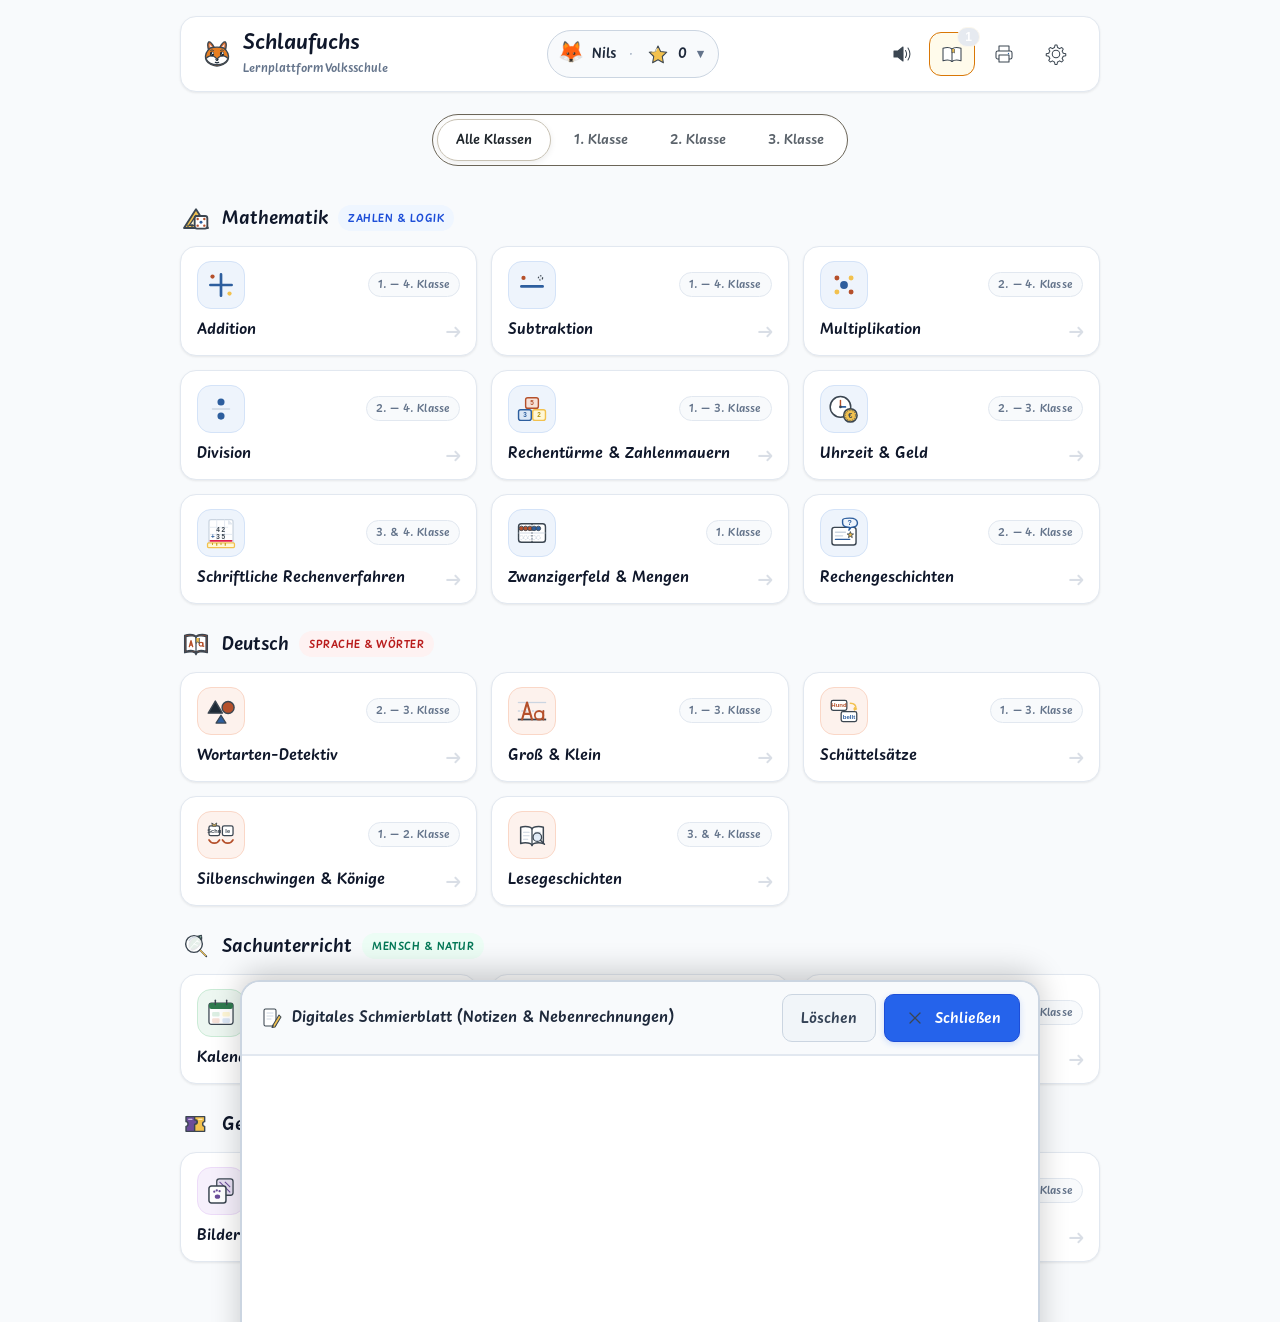
==== index.html @ 0179b472 "fix(ui,print): harmonisiere Arbeitsblaetter-Bereich mit Dashboard und bereinige Druckvorschau" ====
<!DOCTYPE html>
<html lang="de-AT">
<head>
  <meta charset="UTF-8">
  <meta name="viewport" content="width=device-width, initial-scale=1.0">
  <title>Schlaufuchs – Volksschul-Lernplattform</title>
  <link rel="manifest" href="manifest.webmanifest">
  <meta name="theme-color" content="#FBF7EE">
  <meta name="apple-mobile-web-app-capable" content="yes">
  <meta name="apple-mobile-web-app-status-bar-style" content="default">
  <meta name="apple-mobile-web-app-title" content="Schlaufuchs">
  <link rel="stylesheet" href="css/tokens.css?v=2.8">
  <link rel="stylesheet" href="style.css?v=2.9">
</head>
<body>
  <div class="app-container">
    
    <!-- Hauptkopfzeile (Ruhend & Kognitiv entlastet) -->
    <header class="main-header">
      <div class="brand" id="brand-home" title="Zurück zum Hauptmenü">
        <span class="brand-icon"><img src="assets/icons/fuchs.svg" class="brand-icon-svg" alt="Schlaufuchs"></span>
        <div class="brand-text">
          <h1>Schlaufuchs</h1>
          <span class="brand-sub">Lernplattform Volksschule</span>
        </div>
      </div>

      <!-- Kind-Profil & Sterne (Zentral im Blickfeld) -->
      <div class="header-center-identity">
        <button class="header-child-pill" id="header-profile-btn" title="Kind-Profil wechseln">
          <span class="user-avatar" id="header-user-avatar"><img src="assets/icons/fuchs.svg" class="icon-inline-svg" alt=""></span>
          <span class="user-name" id="header-user-name">Nils</span>
          <span class="pill-divider">·</span>
          <span class="star-icon"><img src="assets/icons/stern.svg" class="icon-inline-svg" alt="Sterne:"></span>
          <span id="global-stars-count">0</span>
          <span class="profile-caret">▾</span>
        </button>
      </div>

      <!-- Werkzeuge & Aktionen (Dezent rechts gruppiert) -->
      <div class="header-tools-group">
        <button class="header-tool-btn" id="btn-toggle-sound" title="Ton ein-/ausschalten (Klassenzimmer-Modus)">
          <span id="sound-icon"><img src="assets/icons/ton-an.svg" class="header-icon-svg" alt="Ton"></span>
        </button>
        <button class="header-tool-btn" id="btn-toggle-scratchpad" title="Schmierblatt zum Rechnen öffnen">
          <img src="assets/icons/schmierblatt.svg" class="header-icon-svg" alt="Schmierblatt">
        </button>
        <button class="header-tool-btn" id="btn-open-stickers" title="Mein Sticker-Album & Trophäen">
          <img src="assets/icons/buch.svg" class="header-icon-svg" alt="Sammelbuch">
          <span class="sticker-badge" id="booster-count-badge" style="display: none;">0</span>
        </button>
        <button class="header-tool-btn" id="btn-header-worksheets" title="Arbeitsblätter-Zentrum zum Drucken">
          <img src="assets/icons/drucken.svg" class="header-icon-svg" alt="Arbeitsblätter">
        </button>
        <button class="header-tool-btn" id="btn-admin-settings" title="Admin-Einstellungen für Eltern & Lehrkräfte">
          <img src="assets/icons/einstellungen.svg" class="header-icon-svg" alt="Einstellungen">
        </button>
      </div>
    </header>

    <!-- ANSICHT 1: HAUPTMENÜ / THEMENAUSWAHL -->
    <section id="view-menu" class="view-section active">
      <!-- Klassenfilter -->
      <nav class="grade-segmented-control class-filter-bar" aria-label="Schulstufe auswählen">
        <button class="filter-btn active" data-grade="all">Alle Klassen</button>
        <button class="filter-btn" data-grade="1">1. Klasse</button>
        <button class="filter-btn" data-grade="2">2. Klasse</button>
        <button class="filter-btn" data-grade="3">3. Klasse</button>
        <button class="filter-btn" data-grade="4">4. Klasse</button>
      </nav>

      <div class="subjects-container">
        
        <!-- FACH: MATHEMATIK -->
        <div class="subject-group" data-subject="math">
          <div class="subject-title">
            <img src="assets/icons/fach-mathe.svg" class="subject-icon-svg" alt="">
            <span>Mathematik</span>
            <span class="subject-badge badge-math">Zahlen & Logik</span>
          </div>
          <div class="topics-grid">
            
            <div class="topic-card" data-topic-id="math-addition" data-grade="1,2,3,4">
              <div class="topic-header">
                <div class="topic-icon-badge">
                  <img src="assets/icons/themen/math/addition.svg" class="topic-icon-svg" alt="Addition">
                </div>
                <span class="grade-pill">1. – 4. Klasse</span>
              </div>
              <div class="topic-body">
                <h3>Addition</h3>
              </div>
              <div class="topic-footer">
                <span class="topic-stars" id="stars-math-addition"></span>
              </div>
            </div>

            <div class="topic-card" data-topic-id="math-subtraction" data-grade="1,2,3,4">
              <div class="topic-header">
                <div class="topic-icon-badge">
                  <img src="assets/icons/themen/math/subtraktion.svg" class="topic-icon-svg" alt="Subtraktion">
                </div>
                <span class="grade-pill">1. – 4. Klasse</span>
              </div>
              <div class="topic-body">
                <h3>Subtraktion</h3>
              </div>
              <div class="topic-footer">
                <span class="topic-stars" id="stars-math-subtraction"></span>
              </div>
            </div>

            <div class="topic-card" data-topic-id="math-multiplication" data-grade="2,3,4">
              <div class="topic-header">
                <div class="topic-icon-badge">
                  <img src="assets/icons/themen/math/multiplikation.svg" class="topic-icon-svg" alt="Multiplikation">
                </div>
                <span class="grade-pill">2. – 4. Klasse</span>
              </div>
              <div class="topic-body">
                <h3>Multiplikation</h3>
              </div>
              <div class="topic-footer">
                <span class="topic-stars" id="stars-math-multiplication"></span>
              </div>
            </div>

            <div class="topic-card" data-topic-id="math-division" data-grade="2,3,4">
              <div class="topic-header">
                <div class="topic-icon-badge">
                  <img src="assets/icons/themen/math/division.svg" class="topic-icon-svg" alt="Division">
                </div>
                <span class="grade-pill">2. – 4. Klasse</span>
              </div>
              <div class="topic-body">
                <h3>Division</h3>
              </div>
              <div class="topic-footer">
                <span class="topic-stars" id="stars-math-division"></span>
              </div>
            </div>

            <div class="topic-card" data-topic-id="math-pyramid" data-grade="1,2,3">
              <div class="topic-header">
                <div class="topic-icon-badge">
                  <img src="assets/icons/themen/math/zahlenmauer.svg" class="topic-icon-svg" alt="Zahlenmauern">
                </div>
                <span class="grade-pill">1. – 3. Klasse</span>
              </div>
              <div class="topic-body">
                <h3>Rechentürme & Zahlenmauern</h3>
              </div>
              <div class="topic-footer">
                <span class="topic-stars" id="stars-math-pyramid"></span>
              </div>
            </div>

            <div class="topic-card" data-topic-id="math-time-money" data-grade="2,3">
              <div class="topic-header">
                <div class="topic-icon-badge">
                  <img src="assets/icons/themen/math/uhr-geld.svg" class="topic-icon-svg" alt="Uhrzeit & Geld">
                </div>
                <span class="grade-pill">2. – 3. Klasse</span>
              </div>
              <div class="topic-body">
                <h3>Uhrzeit & Geld</h3>
              </div>
              <div class="topic-footer">
                <span class="topic-stars" id="stars-math-time-money"></span>
              </div>
            </div>

            <div class="topic-card" data-topic-id="math-million" data-grade="4">
              <div class="topic-header">
                <div class="topic-icon-badge">
                  <img src="assets/icons/themen/math/tausender.svg" class="topic-icon-svg" alt="Zahlenraum 1 000 000">
                </div>
                <span class="grade-pill">4. Klasse</span>
              </div>
              <div class="topic-body">
                <h3>Zahlenraum 1 000 000</h3>
              </div>
              <div class="topic-footer">
                <span class="topic-stars" id="stars-math-million"></span>
              </div>
            </div>

            <div class="topic-card" data-topic-id="math-units" data-grade="4">
              <div class="topic-header">
                <div class="topic-icon-badge">
                  <img src="assets/icons/themen/math/masse-gewichte.svg" class="topic-icon-svg" alt="Maße & Gewichte">
                </div>
                <span class="grade-pill">4. Klasse</span>
              </div>
              <div class="topic-body">
                <h3>Maße & Gewichte</h3>
              </div>
              <div class="topic-footer">
                <span class="topic-stars" id="stars-math-units"></span>
              </div>
            </div>

            <div class="topic-card" data-topic-id="math-geometry" data-grade="4">
              <div class="topic-header">
                <div class="topic-icon-badge">
                  <img src="assets/icons/themen/math/geometrie.svg" class="topic-icon-svg" alt="Geometrie">
                </div>
                <span class="grade-pill">4. Klasse</span>
              </div>
              <div class="topic-body">
                <h3>Geometrie: Umfang & Fläche</h3>
              </div>
              <div class="topic-footer">
                <span class="topic-stars" id="stars-math-geometry"></span>
              </div>
            </div>

            <div class="topic-card" data-topic-id="math-written" data-grade="3,4">
              <div class="topic-header">
                <div class="topic-icon-badge">
                  <img src="assets/icons/themen/math/schriftlich.svg" class="topic-icon-svg" alt="Schriftliche Rechenverfahren">
                </div>
                <span class="grade-pill">3. & 4. Klasse</span>
              </div>
              <div class="topic-body">
                <h3>Schriftliche Rechenverfahren</h3>
              </div>
              <div class="topic-footer">
                <span class="topic-stars" id="stars-math-written"></span>
              </div>
            </div>

            <div class="topic-card" data-topic-id="math-twenty" data-grade="1">
              <div class="topic-header">
                <div class="topic-icon-badge">
                  <img src="assets/icons/themen/math/zwanzigerfeld.svg" class="topic-icon-svg" alt="Zwanzigerfeld & Mengen">
                </div>
                <span class="grade-pill">1. Klasse</span>
              </div>
              <div class="topic-body">
                <h3>Zwanzigerfeld & Mengen</h3>
              </div>
              <div class="topic-footer">
                <span class="topic-stars" id="stars-math-twenty"></span>
              </div>
            </div>

            <div class="topic-card" data-topic-id="math-stories" data-grade="2,3,4">
              <div class="topic-header">
                <div class="topic-icon-badge">
                  <img src="assets/icons/themen/math/rechengeschichten.svg" class="topic-icon-svg" alt="Rechengeschichten">
                </div>
                <span class="grade-pill">2. – 4. Klasse</span>
              </div>
              <div class="topic-body">
                <h3>Rechengeschichten</h3>
              </div>
              <div class="topic-footer">
                <span class="topic-stars" id="stars-math-stories"></span>
              </div>
            </div>

          </div>
        </div>

        <!-- FACH: DEUTSCH -->
        <div class="subject-group" data-subject="german">
          <div class="subject-title">
            <img src="assets/icons/fach-deutsch.svg" class="subject-icon-svg" alt="">
            <span>Deutsch</span>
            <span class="subject-badge badge-german">Sprache & Wörter</span>
          </div>
          <div class="topics-grid">
            
            <div class="topic-card" data-topic-id="german-word-types" data-grade="2,3">
              <div class="topic-header">
                <div class="topic-icon-badge">
                  <img src="assets/icons/themen/german/wortarten.svg" class="topic-icon-svg" alt="Wortarten-Detektiv">
                </div>
                <span class="grade-pill">2. – 3. Klasse</span>
              </div>
              <div class="topic-body">
                <h3>Wortarten-Detektiv</h3>
              </div>
              <div class="topic-footer">
                <span class="topic-stars" id="stars-german-word-types"></span>
              </div>
            </div>

            <div class="topic-card" data-topic-id="german-capitalization" data-grade="1,2,3">
              <div class="topic-header">
                <div class="topic-icon-badge">
                  <img src="assets/icons/themen/german/gross-klein.svg" class="topic-icon-svg" alt="Groß & Klein">
                </div>
                <span class="grade-pill">1. – 3. Klasse</span>
              </div>
              <div class="topic-body">
                <h3>Groß & Klein</h3>
              </div>
              <div class="topic-footer">
                <span class="topic-stars" id="stars-german-capitalization"></span>
              </div>
            </div>

            <div class="topic-card" data-topic-id="german-scramble" data-grade="1,2,3">
              <div class="topic-header">
                <div class="topic-icon-badge">
                  <img src="assets/icons/themen/german/schuettelsatz.svg" class="topic-icon-svg" alt="Schüttelsätze">
                </div>
                <span class="grade-pill">1. – 3. Klasse</span>
              </div>
              <div class="topic-body">
                <h3>Schüttelsätze</h3>
              </div>
              <div class="topic-footer">
                <span class="topic-stars" id="stars-german-scramble"></span>
              </div>
            </div>

            <div class="topic-card" data-topic-id="german-tenses" data-grade="4">
              <div class="topic-header">
                <div class="topic-icon-badge">
                  <img src="assets/icons/themen/german/zeitformen.svg" class="topic-icon-svg" alt="Zeitformen der Verben">
                </div>
                <span class="grade-pill">4. Klasse</span>
              </div>
              <div class="topic-body">
                <h3>Zeitformen der Verben</h3>
              </div>
              <div class="topic-footer">
                <span class="topic-stars" id="stars-german-tenses"></span>
              </div>
            </div>

            <div class="topic-card" data-topic-id="german-cases" data-grade="4">
              <div class="topic-header">
                <div class="topic-icon-badge">
                  <img src="assets/icons/themen/german/faelle.svg" class="topic-icon-svg" alt="Die 4 Fälle des Nomens">
                </div>
                <span class="grade-pill">4. Klasse</span>
              </div>
              <div class="topic-body">
                <h3>Die 4 Fälle des Nomens</h3>
              </div>
              <div class="topic-footer">
                <span class="topic-stars" id="stars-german-cases"></span>
              </div>
            </div>

            <div class="topic-card" data-topic-id="german-syllables" data-grade="1,2">
              <div class="topic-header">
                <div class="topic-icon-badge">
                  <img src="assets/icons/themen/german/silben.svg" class="topic-icon-svg" alt="Silbenschwingen & Könige">
                </div>
                <span class="grade-pill">1. – 2. Klasse</span>
              </div>
              <div class="topic-body">
                <h3>Silbenschwingen & Könige</h3>
              </div>
              <div class="topic-footer">
                <span class="topic-stars" id="stars-german-syllables"></span>
              </div>
            </div>

            <div class="topic-card" data-topic-id="german-reading" data-grade="3,4">
              <div class="topic-header">
                <div class="topic-icon-badge">
                  <img src="assets/icons/themen/german/lesen.svg" class="topic-icon-svg" alt="Leseverständnis">
                </div>
                <span class="grade-pill">3. & 4. Klasse</span>
              </div>
              <div class="topic-body">
                <h3>Lesegeschichten</h3>
              </div>
              <div class="topic-footer">
                <span class="topic-stars" id="stars-german-reading"></span>
              </div>
            </div>

          </div>
        </div>

        <!-- FACH: SACHUNTERRICHT -->
        <div class="subject-group" data-subject="general">
          <div class="subject-title">
            <img src="assets/icons/fach-sach.svg" class="subject-icon-svg" alt="">
            <span>Sachunterricht</span>
            <span class="subject-badge badge-general">Mensch & Natur</span>
          </div>
          <div class="topics-grid">
            
            <div class="topic-card" data-topic-id="general-calendar" data-grade="1,2,3">
              <div class="topic-header">
                <div class="topic-icon-badge">
                  <img src="assets/icons/themen/general/kalender.svg" class="topic-icon-svg" alt="Kalender & Jahreszeiten">
                </div>
                <span class="grade-pill">1. – 3. Klasse</span>
              </div>
              <div class="topic-body">
                <h3>Kalender & Jahreszeiten</h3>
              </div>
              <div class="topic-footer">
                <span class="topic-stars" id="stars-general-calendar"></span>
              </div>
            </div>

            <div class="topic-card" data-topic-id="general-animals" data-grade="2,3">
              <div class="topic-header">
                <div class="topic-icon-badge">
                  <img src="assets/icons/themen/general/igel.svg" class="topic-icon-svg" alt="Tiere im Winter">
                </div>
                <span class="grade-pill">2. – 3. Klasse</span>
              </div>
              <div class="topic-body">
                <h3>Tiere im Winter</h3>
              </div>
              <div class="topic-footer">
                <span class="topic-stars" id="stars-general-animals"></span>
              </div>
            </div>

            <div class="topic-card" data-topic-id="general-traffic" data-grade="1,2,3">
              <div class="topic-header">
                <div class="topic-icon-badge">
                  <img src="assets/icons/themen/general/verkehr.svg" class="topic-icon-svg" alt="Sicherer Schulweg & Verkehr">
                </div>
                <span class="grade-pill">1. – 3. Klasse</span>
              </div>
              <div class="topic-body">
                <h3>Sicherer Schulweg & Verkehr</h3>
              </div>
              <div class="topic-footer">
                <span class="topic-stars" id="stars-general-traffic"></span>
              </div>
            </div>

            <div class="topic-card" data-topic-id="general-austria" data-grade="4">
              <div class="topic-header">
                <div class="topic-icon-badge">
                  <img src="assets/icons/themen/general/oesterreich.svg" class="topic-icon-svg" alt="Österreich">
                </div>
                <span class="grade-pill">4. Klasse</span>
              </div>
              <div class="topic-body">
                <h3>Österreich: Bundesländer & Hauptstädte</h3>
              </div>
              <div class="topic-footer">
                <span class="topic-stars" id="stars-general-austria"></span>
              </div>
            </div>

            <div class="topic-card" data-topic-id="general-bike-test" data-grade="4">
              <div class="topic-header">
                <div class="topic-icon-badge">
                  <img src="assets/icons/themen/general/fahrrad.svg" class="topic-icon-svg" alt="Freiwillige Radfahrprüfung">
                </div>
                <span class="grade-pill">4. Klasse</span>
              </div>
              <div class="topic-body">
                <h3>Freiwillige Radfahrprüfung</h3>
              </div>
              <div class="topic-footer">
                <span class="topic-stars" id="stars-general-bike-test"></span>
              </div>
            </div>

          </div>
        </div>

        <!-- FACH: GEHIRNTRAINING -->
        <div class="subject-group" data-subject="brain">
          <div class="subject-title">
            <img src="assets/icons/fach-denken.svg" class="subject-icon-svg" alt="">
            <span>Gehirntraining</span>
            <span class="subject-badge badge-brain">Denken & Gedächtnis</span>
          </div>
          <div class="topics-grid">
            
            <div class="topic-card" data-topic-id="brain-memory" data-grade="1,2,3,4">
              <div class="topic-header">
                <div class="topic-icon-badge">
                  <img src="assets/icons/themen/brain/memory.svg" class="topic-icon-svg" alt="Tier- & Bilder-Memory">
                </div>
                <span class="grade-pill">1. – 4. Klasse</span>
              </div>
              <div class="topic-body">
                <h3>Bilder-Memory</h3>
              </div>
              <div class="topic-footer">
                <span class="topic-stars" id="stars-brain-memory"></span>
              </div>
            </div>

            <div class="topic-card" data-topic-id="brain-sequence" data-grade="1,2,3,4">
              <div class="topic-header">
                <div class="topic-icon-badge">
                  <img src="assets/icons/themen/brain/reihenfolge.svg" class="topic-icon-svg" alt="Zahlen-Ordner">
                </div>
                <span class="grade-pill">1. – 4. Klasse</span>
              </div>
              <div class="topic-body">
                <h3>Zahlen ordnen</h3>
              </div>
              <div class="topic-footer">
                <span class="topic-stars" id="stars-brain-sequence"></span>
              </div>
            </div>

            <div class="topic-card" data-topic-id="brain-pattern" data-grade="1,2,3,4">
              <div class="topic-header">
                <div class="topic-icon-badge">
                  <img src="assets/icons/themen/brain/muster.svg" class="topic-icon-svg" alt="Muster-Meister">
                </div>
                <span class="grade-pill">1. – 4. Klasse</span>
              </div>
              <div class="topic-body">
                <h3>Muster-Meister</h3>
              </div>
              <div class="topic-footer">
                <span class="topic-stars" id="stars-brain-pattern"></span>
              </div>
            </div>

          </div>
        </div>

      </div>
    </section>

    <!-- ANSICHT 3: ARBEITSBLÄTTER-ZENTRUM (FÜR LEHRKRÄFTE & ELTERN) -->
    <section id="view-worksheets" class="view-section">
      <!-- Ruhige Kopfzeile direkt auf dem Seitenhintergrund (keine Karten-in-Karten) -->
      <div class="worksheets-page-intro">
        <div class="ws-intro-text">
          <h2>Arbeitsblätter zum Ausdrucken</h2>
          <p class="ws-intro-sub">
            Vollwertige A4-Übungsblätter nach österreichischem Lehrplan (BMBWF 2025) mit Montessori-Knick-Lösung zur Selbstkontrolle.
            (<span id="worksheets-count">27 Arbeitsblätter</span>)
          </p>
        </div>
        <div class="ws-intro-actions">
          <button type="button" class="btn-batch-print" id="btn-batch-print" title="Alle angezeigten Arbeitsblätter in einem Durchgang drucken">
            <img src="assets/icons/drucken.svg" class="btn-icon-svg" alt="">
            <span id="batch-print-text">Alle 27 Blätter drucken</span>
          </button>
        </div>
      </div>

      <!-- Klassenfilter (Gleiche Filterleiste wie im Hauptmenü) -->
      <nav class="grade-segmented-control class-filter-bar worksheets-grade-filter" aria-label="Schulstufe für Arbeitsblätter auswählen">
        <button class="filter-btn filter-btn-ws active" data-grade="all">Alle Klassen</button>
        <button class="filter-btn filter-btn-ws" data-grade="1">1. Klasse</button>
        <button class="filter-btn filter-btn-ws" data-grade="2">2. Klasse</button>
        <button class="filter-btn filter-btn-ws" data-grade="3">3. Klasse</button>
        <button class="filter-btn filter-btn-ws" data-grade="4">4. Klasse</button>
      </nav>

      <!-- Fächer & Arbeitsblätter Raster (Strukturiert nach den 4 Fächern wie im Hauptmenü) -->
      <div class="subjects-container" id="worksheets-cards-container">
        <!-- Dynamisch gefüllt durch js/worksheets.js -->
      </div>
    </section>

    <!-- VORSCHAU-MODAL FÜR ARBEITSBLÄTTER -->
    <div id="worksheet-preview-modal" class="modal-overlay" style="display: none;">
      <div class="worksheet-preview-dialog">
        <div class="preview-header">
          <div class="preview-title-wrap">
            <img src="assets/icons/drucken.svg" class="icon-inline-svg" alt="">
            <h3 id="preview-sheet-title">Arbeitsblatt-Vorschau</h3>
          </div>
          <button type="button" id="btn-preview-close" class="modal-close-btn" title="Vorschau schließen">
            <img src="assets/icons/schliessen.svg" class="modal-icon-svg" alt="Schließen">
          </button>
        </div>
        <div class="preview-body" id="preview-sheet-content">
          <!-- A4 Vorschau-Inhalt -->
        </div>
        <div class="preview-footer">
          <button type="button" class="btn-hub-secondary" id="btn-preview-dismiss">Schließen</button>
          <button type="button" class="btn-hub-primary" id="btn-preview-print">
            <img src="assets/icons/drucken.svg" class="btn-icon-svg" alt="">
            <span>Dieses Blatt jetzt drucken</span>
          </button>
        </div>
      </div>
    </div>

    <!-- ANSICHT 2: INTERAKTIVE ÜBUNGS-ANSICHT (SINGLE-TASK FOCUS MODE) -->
    <section id="view-exercise" class="view-section">
      <!-- Schlanke 56px Fokus-Leiste (EINE einzige Kontrollleiste oben) -->
      <div class="exercise-focus-topbar">
        <div class="focus-topbar-left">
          <button id="btn-back-menu" class="btn-focus-back" title="Übung beenden und zurück zur Themenübersicht">
            <img src="assets/icons/zurueck.svg" class="focus-icon-svg" alt="">
            <span class="back-text">Beenden</span>
          </button>
          <span id="exercise-title" class="focus-topic-label" style="display: none;">Thema</span>
          <span id="exercise-badge" style="display: none;"></span>
        </div>

        <div class="focus-topbar-center">
          <div id="exercise-steps-container" class="exercise-steps-row"></div>
        </div>

        <div class="focus-topbar-right" id="exercise-dynamic-controls">
          <button type="button" id="btn-read-aloud" class="focus-tool-btn" title="Aufgabe vorlesen lassen">
            <img src="assets/icons/ton-an.svg" class="focus-icon-svg" alt="Vorlesen">
          </button>
          <button type="button" id="btn-exercise-scratchpad" class="focus-tool-btn" title="Schmierblatt öffnen">
            <img src="assets/icons/schmierblatt.svg" class="focus-icon-svg" alt="Schmierblatt">
          </button>
          <button type="button" id="btn-toggle-child-numpad" class="focus-tool-btn" title="Großtasten-Zahlenfeld ein-/ausblenden" style="display: none;">
            <img src="assets/icons/numpad.svg" class="focus-icon-svg" alt="Zahlenfeld">
          </button>

          <button type="button" id="btn-exercise-regenerate" class="focus-tool-btn" title="Neue Aufgaben laden">
            <img src="assets/icons/neuladen.svg" class="focus-icon-svg" alt="Neue Aufgaben">
          </button>
        </div>
      </div>

      <!-- Single-Task Fokus-Bereich (Genau 1 Aufgabe im Zentrum) -->
      <main id="exercise-container" class="exercise-focus-wrapper">
        <!-- Hier wird genau die aktuelle Aufgabe gerendert -->
      </main>

      <!-- Fokus-Navigation (Vorige / Weiter) -->
      <div id="exercise-focus-navigation" class="exercise-focus-nav">
        <button type="button" id="btn-focus-prev" class="btn btn-secondary btn-focus-nav" title="Vorige Aufgabe">
          <span>Vorige</span>
        </button>
        <button type="button" id="btn-focus-next" class="btn btn-secondary btn-focus-nav" title="Nächste Aufgabe">
          <span>Nächste</span>
        </button>
      </div>

      <!-- Großtasten-Zahlenfeld für Kinder (Touch & iPad) -->
      <div id="child-numpad" class="child-numpad" style="display: none;">
        <div class="child-numpad-header">
          <div class="child-numpad-title">
            <img src="assets/icons/numpad.svg" class="icon-inline-svg" alt=""> <span>Zahlenfeld</span>
          </div>
          <button type="button" id="btn-close-numpad" class="child-numpad-close" title="Schließen">
            <img src="assets/icons/schliessen.svg" class="icon-inline-svg" alt="Schließen">
          </button>
        </div>
        <div class="child-numpad-grid">
          <button type="button" class="numpad-btn" data-key="1">1</button>
          <button type="button" class="numpad-btn" data-key="2">2</button>
          <button type="button" class="numpad-btn" data-key="3">3</button>
          <button type="button" class="numpad-btn" data-key="4">4</button>
          <button type="button" class="numpad-btn" data-key="5">5</button>
          <button type="button" class="numpad-btn" data-key="6">6</button>
          <button type="button" class="numpad-btn" data-key="7">7</button>
          <button type="button" class="numpad-btn" data-key="8">8</button>
          <button type="button" class="numpad-btn" data-key="9">9</button>
          <button type="button" class="numpad-btn numpad-btn-clear" data-key="C" title="Löschen">C</button>
          <button type="button" class="numpad-btn" data-key="0">0</button>
          <button type="button" class="numpad-btn numpad-btn-backspace" data-key="backspace" title="Rücktaste">⌫</button>
        </div>
        <div class="child-numpad-footer">
          <button type="button" class="numpad-btn-check" data-key="check">
            <img src="assets/icons/hakerl.svg" class="icon-inline-svg" alt="" style="filter: brightness(0) invert(1);"> <span>Prüfen</span>
          </button>
        </div>
      </div>
    </section>

    <!-- Konfetti Canvas für Belohnung bei 100% -->
    <canvas id="confetti-canvas"></canvas>

    <!-- MODAL: KINDER-PROFILE -->
    <div id="profile-modal" class="modal-overlay">
      <div class="modal-card">
        <div class="modal-header">
          <h3><img src="assets/icons/fuchs.svg" class="icon-inline-svg" alt=""> Kind-Profil auswählen</h3>
          <button id="btn-close-profile-modal" class="modal-close-btn">&times;</button>
        </div>
        <div class="modal-body">
          <p style="margin-bottom: 14px; color: #475569; font-weight: 700;">Wähle dein Profil aus, um deine gesammelten Sterne zu sehen:</p>
          <div id="modal-profiles-grid" class="modal-profiles-grid" style="display: grid; grid-template-columns: repeat(auto-fill, minmax(130px, 1fr)); gap: 12px;"></div>
        </div>
      </div>
    </div>

    <!-- MODAL: ADMIN-EINSTELLUNGEN -->
    <div id="admin-modal" class="modal-overlay">
      <div class="modal-card">
        <div class="modal-header">
          <h3><img src="assets/icons/einstellungen.svg" class="icon-inline-svg" alt=""> Eltern- & Lehrkräfte-Bereich</h3>
          <button id="btn-close-admin" class="modal-close-btn">&times;</button>
        </div>
        <div class="modal-body">
          <!-- Sicherheitsabfrage / Rechen-Gate -->
          <form id="admin-gate-form" class="admin-gate-box" style="text-align: center; padding: 16px 0;">
            <div id="admin-gate-badge" style="display: inline-block; padding: 4px 12px; background: var(--flaeche, #F3EEDF); border: 1.5px solid var(--linie-leise, #C8C2B4); border-radius: 999px; font-weight: 800; font-size: 0.85rem; color: var(--text-sekundaer, #5A626A); margin-bottom: 12px;">Kindersicherung</div>
            <p id="admin-gate-question" style="font-weight: 800; font-size: 1.15rem; color: #1e293b; margin-bottom: 14px;"></p>
            <div style="display: flex; gap: 10px; justify-content: center; align-items: center; flex-wrap: wrap;">
              <input type="text" inputmode="numeric" id="admin-gate-input" class="task-input" placeholder="Ergebnis" style="width: 150px; text-align: center; font-size: 1.25rem;" required autocomplete="off" />
              <button type="submit" id="btn-gate-submit" class="btn btn-primary">Öffnen</button>
            </div>
            <div id="admin-gate-fallback" style="margin-top: 14px; display: none;">
              <button type="button" id="btn-gate-toggle-mode" style="font-size: 0.9rem; font-weight: 700; background: transparent; border: none; text-decoration: underline; cursor: pointer; color: var(--mathe, #2255A4);">PIN vergessen? Rechenaufgabe lösen</button>
            </div>
            <div id="admin-gate-hint" style="margin-top: 12px; font-size: 0.85rem; color: #64748b; display: none;">Tipp: Du kannst in den Einstellungen einen eigenen 4-stelligen Eltern-PIN festlegen.</div>
            <div id="admin-gate-error" style="display: none; color: #dc2626; font-weight: 800; margin-top: 12px;"></div>
          </form>

          <!-- Geschütztes Einstellungs-Panel mit Tab-Navigation -->
          <div id="admin-settings-panel" style="display: none;">
            <div class="admin-tabs-nav">
              <button type="button" class="admin-tab-btn active" data-tab="tab-children">
                <span>Kinder & Klassen</span>
              </button>
              <button type="button" class="admin-tab-btn" data-tab="tab-diagnosis">
                <span>Lernstand & Diagnose</span>
              </button>
              <button type="button" class="admin-tab-btn" data-tab="tab-tools">
                <span>Sicherung & Werkzeuge</span>
              </button>
            </div>

            <!-- TAB 1: KINDER & KLASSEN -->
            <div id="tab-children" class="admin-tab-pane active">
              <div class="admin-pane-desc">
                Passe die freigeschalteten Klassenstufen für jedes Kind an. Änderungen sind sofort aktiv:
              </div>
              <div id="admin-profiles-list" class="admin-profiles-container"></div>
              
              <div class="admin-add-profile-bar">
                <input type="text" id="new-profile-name" class="task-input" placeholder="Name des neuen Kindes (z. B. Mia)" />
                <button id="btn-add-profile" class="btn btn-secondary">
                  <span>Kind hinzufügen</span>
                </button>
              </div>
            </div>

            <!-- TAB 2: LERNSTAND & DIAGNOSE -->
            <div id="tab-diagnosis" class="admin-tab-pane">
              <div class="admin-pane-desc">
                Übersicht über die erarbeiteten Kompetenzen des aktiven Kindes:
              </div>
              <div id="admin-diagnosis-container"></div>
            </div>

            <!-- TAB 3: SICHERUNG & WERKZEUGE -->
            <div id="tab-tools" class="admin-tab-pane">
              <div class="admin-tool-box">
                <h4><img src="assets/icons/drucken.svg" class="icon-inline-svg" alt=""> Druckzentrum & Offline-Lernen</h4>
                <p>Passe die Erstellung der A4-Arbeitsblätter an die Bedürfnisse deines Kindes an:</p>
                <div style="display: flex; flex-direction: column; gap: 12px; margin: 12px 0 16px 0;">
                  <div style="display: flex; flex-direction: column; gap: 4px;">
                    <label for="admin-print-solution-mode" style="font-weight: 700; font-size: 0.95rem;">Lösungs-Format für Arbeitsblätter:</label>
                    <select id="admin-print-solution-mode" class="select-input" style="max-width: 440px;">
                      <option value="knick">Knick-Lösungsstreifen (1 Blatt, Montessori-Selbstkontrolle) – Empfohlen</option>
                      <option value="two-page">Separates Lösungsblatt (2 Blätter für Eltern & Lehrkräfte)</option>
                      <option value="none">Keine Lösungen drucken (nur reines Aufgabenblatt)</option>
                    </select>
                    <small style="color: var(--tinte-leise, #475569);">Beim Knick-Streifen knickt das Kind die rechte Spalte vor dem Lösen nach hinten und kontrolliert danach selbstständig. Spart 50 % Papier!</small>
                  </div>
                  <div style="display: flex; align-items: center; gap: 8px;">
                    <input type="checkbox" id="admin-print-secret-word" style="width: 20px; height: 20px; cursor: pointer;" checked />
                    <label for="admin-print-secret-word" style="font-weight: 700; font-size: 0.95rem; cursor: pointer;">
                      Schlaufuchs-Geheimwort & Rätsel aktivieren (belohnt Offline-Fleiß in der Schatzkiste)
                    </label>
                  </div>
                </div>
                <div style="display: flex; gap: 10px; flex-wrap: wrap;">
                  <button id="btn-admin-print-cert" class="btn btn-secondary">
                    <span><img src="assets/icons/drucken.svg" class="icon-inline-svg" alt=""> Schlaufuchs-Urkunde drucken</span>
                  </button>
                </div>
              </div>

              <div class="admin-tool-box" style="margin-top: 16px;">
                <h4>Datensicherung & Übertragung</h4>
                <p>Sichere den Lernstand aller Kinder oder übertrage Profile auf ein anderes Tablet:</p>
                <div style="display: flex; gap: 10px; flex-wrap: wrap;">
                  <button id="btn-export-backup" class="btn btn-secondary">
                    <span>Daten als JSON sichern</span>
                  </button>
                  <label class="btn btn-secondary" style="cursor: pointer; display: inline-flex; align-items: center; gap: 6px;">
                    <span>Sicherung laden</span>
                    <input type="file" id="input-import-backup" accept=".json" style="display: none;" />
                  </label>
                </div>
              </div>

              <div class="admin-tool-box" style="margin-top: 16px;">
                <h4>Eltern-PIN (Kindersicherung)</h4>
                <p>Lege einen optionalen 4-stelligen Zahlencode fest, um den Einstellungen-Bereich noch sicherer vor Kindern zu sperren:</p>
                <div style="display: flex; gap: 10px; align-items: center; flex-wrap: wrap;">
                  <input type="password" inputmode="numeric" maxlength="4" pattern="[0-9]*" id="input-parent-pin" class="task-input" placeholder="4-stelliger PIN" style="width: 160px; text-align: center; font-size: 1.15rem;" />
                  <button type="button" id="btn-save-parent-pin" class="btn btn-secondary">PIN speichern</button>
                  <button type="button" id="btn-remove-parent-pin" class="btn btn-secondary" style="display: none; background: #fff1f2; color: #e11d48; border-color: #fecdd3;">PIN entfernen</button>
                </div>
                <div id="parent-pin-status" style="margin-top: 8px; font-weight: 700; font-size: 0.95rem; color: #16a34a;"></div>
              </div>

              <div class="admin-tool-box" style="margin-top: 16px;">
                <h4><img src="assets/icons/stern.svg" class="icon-inline-svg" alt=""> Sterne zurücksetzen</h4>
                <p>Setzt alle Sterne des aktuell gewählten Kindes auf 0 zurück:</p>
                <button id="btn-reset-stars" class="btn btn-secondary" style="background: #fff1f2; color: #e11d48; border-color: #fecdd3;">
                  Sterne des aktiven Kindes zurücksetzen
                </button>
              </div>
            </div>

            <div class="admin-panel-footer">
              <button id="btn-close-admin-panel" class="btn btn-primary">
                Fertig & Schließen
              </button>
            </div>
          </div>
        </div>
      </div>
    </div>

    <!-- DIGITALES SCHMIERBLATT / NOTIZ-CANVAS -->
    <div id="scratchpad-panel" class="scratchpad-panel">
      <div class="scratchpad-header">
        <div class="scratchpad-title">
          <span><img src="assets/icons/schmierblatt.svg" class="icon-inline-svg" alt=""></span> <span>Digitales Schmierblatt (Notizen & Nebenrechnungen)</span>
        </div>
        <div class="scratchpad-actions">
          <button id="btn-scratchpad-clear" class="btn btn-secondary btn-sm" title="Schmierblatt leeren">
            <span>Löschen</span>
          </button>
          <button id="btn-scratchpad-close" class="btn btn-primary btn-sm" title="Schmierblatt schließen">
            <img src="assets/icons/schliessen.svg" class="icon-inline-svg" alt=""> <span>Schließen</span>
          </button>
        </div>
      </div>
      <div class="scratchpad-body">
        <canvas id="scratchpad-canvas"></canvas>
      </div>
    </div>

    <!-- MODAL: STICKER-ALBUM & TROPHÄEN -->
    <div id="stickers-modal" class="modal-overlay">
      <div class="modal-card modal-card-lg">
        <div class="modal-header">
          <h3><img src="assets/icons/buch.svg" class="icon-inline-svg" alt=""> Mein Sticker-Album & Trophäen</h3>
          <div style="display: flex; align-items: center; gap: 8px;">
            <button id="btn-print-certificate" class="btn btn-secondary btn-sm" title="Offizielle Schlaufuchs-Urkunde drucken">
              <img src="assets/icons/drucken.svg" class="icon-inline-svg" alt=""> <span>Urkunde drucken</span>
            </button>
            <button id="btn-close-stickers-modal" class="modal-close-btn">&times;</button>
          </div>
        </div>
        <div class="modal-body">
          <div class="stickers-booster-banner">
            <div class="booster-info">
              <h4>Sammelpäckchen</h4>
              <p>Für je 5 gesammelte Sterne erhältst du ein Überraschungs-Päckchen!</p>
            </div>
            <button id="btn-open-booster" class="btn btn-primary btn-booster">
              <span>Päckchen öffnen</span>
            </button>
          </div>

          <!-- SCHLAUFUCHS-SCHATZKISTE (OFFLINE-LERN-BELOHNUNG) -->
          <div class="stickers-treasure-banner">
            <div class="treasure-info">
              <h4>🦊 Schlaufuchs-Schatzkiste (Arbeitsblatt-Geheimwort)</h4>
              <p>Hast du ein Arbeitsblatt offline mit Stift gelöst? Gib hier dein Geheimwort ein!</p>
            </div>
            <form id="treasure-code-form" class="treasure-form" autocomplete="off">
              <input type="text" id="input-treasure-code" class="task-input treasure-input" placeholder="GEHEIMWORT" maxlength="15" autocorrect="off" autocapitalize="characters" spellcheck="false" required />
              <button type="submit" id="btn-submit-treasure-code" class="btn btn-primary btn-treasure">
                <span>Öffnen</span>
              </button>
            </form>
          </div>
          <div id="treasure-feedback-msg" class="treasure-feedback-msg" style="display: none;"></div>

          <div class="stickers-collection-header">
            <div class="stickers-collection-title-wrap">
              <h4 id="stickers-collection-title" class="stickers-collection-title"><img src="assets/icons/buch.svg" class="icon-inline-svg" alt=""> Mein Sammelheft</h4>
              <span id="stickers-collection-stats" class="stickers-collection-stats">1 von 16 eingeklebt</span>
            </div>
            <div class="stickers-progress-bar-bg">
              <div id="stickers-progress-bar-fill" class="stickers-progress-bar-fill" style="width: 6%;"></div>
            </div>
          </div>
          <div id="stickers-album-grid" class="stickers-album-grid"></div>

          <div class="trophies-section-header">
            <h4 class="trophies-title"><img src="assets/icons/stern.svg" class="icon-inline-svg" alt=""> Trophäen-Vitrine</h4>
            <span class="trophies-subtitle">Besondere Auszeichnungen für deine Rechen- und Leseabenteuer</span>
          </div>
          <div id="trophies-grid" class="trophies-grid"></div>
        </div>
      </div>
    </div>

    <!-- OVERLAY: BOOSTER REVEAL CELEBRATION -->
    <div id="booster-reveal-overlay" class="modal-overlay booster-reveal-overlay"></div>
  </div>

  <!-- A4-Druckbereich für Arbeitsblätter & Urkunden -->
  <div id="print-area"></div>

  <!-- Core-Module (Format, Storage, Random, Texte, Topics) -->
  <script src="js/core/format.js"></script>
  <script src="js/core/storage.js"></script>
  <script src="js/core/random.js"></script>
  <script src="js/core/texte.js"></script>
  <script src="js/core/topics.js"></script>

  <!-- Modulare Schlaufuchs-Skripte (100% Offline- & Webserver-fähig) -->
  <script src="js/dialog.js"></script>
  <script src="js/signs.js"></script>
  <script src="js/state.js"></script>
  <script src="js/audio.js"></script>
  <script src="js/dragdrop.js"></script>
  <script src="js/confetti.js"></script>
  <script src="js/print-engine.js"></script>
  <script src="js/print.js"></script>
  <script src="js/worksheets.js"></script>
  <script src="js/scratchpad.js"></script>
  <script src="js/stickers.js"></script>
  <script src="js/validators/index.js"></script>
  <script src="js/generators/math.js"></script>
  <script src="js/generators/german.js"></script>
  <script src="js/generators/general.js"></script>
  <script src="js/generators/brain.js"></script>
  <script src="js/renderers.js?v=2.9"></script>
  <script src="js/admin.js"></script>
  <script src="js/app.js"></script>

  <!-- PWA Offline Service Worker Registration -->
  <script>
    if ('serviceWorker' in navigator && (window.location.protocol === 'http:' || window.location.protocol === 'https:')) {
      window.addEventListener('load', () => {
        navigator.serviceWorker.register('sw.js')
          .then(reg => {
            console.log('Schlaufuchs ServiceWorker registriert:', reg.scope);
          })
          .catch(err => {
            console.warn('ServiceWorker-Registrierung fehlgeschlagen:', err);
          });
      });
    }
  </script>
</body>
</html>
---- css/tokens.css ----
/*
  Schlaufuchs – Design-Tokens (Vorlage)
  Kopieren nach css/tokens.css. Dies ist die EINZIGE Quelle für Farben, Abstände und Rahmen.
  Kontrast geprüft (WCAG 2.2): Textfarben auf --papier mindestens 4,5 : 1.
  Keine Verläufe, keine Schatten, keine Blur-Effekte.
*/

@font-face {
  font-family: "PrimaeText";
  src: url("../fonts/PrimaeText-Regular.otf") format("opentype");
  font-weight: 400;
  font-style: normal;
  font-display: swap;
}
@font-face {
  font-family: "PrimaeText";
  src: url("../fonts/PrimaeText-Bold.otf") format("opentype");
  font-weight: 700;
  font-style: normal;
  font-display: swap;
}
@font-face {
  font-family: "Primae";
  src: url("../fonts/Primae-Regular.otf") format("opentype");
  font-weight: 400;
  font-style: normal;
  font-display: swap;
}
@font-face {
  font-family: "Primae";
  src: url("../fonts/Primae-Bold.otf") format("opentype");
  font-weight: 700;
  font-style: normal;
  font-display: swap;
}

:root {
  /* Fläche und Text */
  --papier:        #FBF7EE;   /* Seitenhintergrund, warmes Papier */
  --flaeche:       #FFFFFF;   /* Arbeitsblatt (Aufgabe) */
  --tinte:         #1E2A36;   /* Haupttext, 13,6 : 1 auf Papier */
  --tinte-leise:   #4A5560;   /* Nebentext, 7,1 : 1 */
  --linie:         #3B4651;   /* Rahmen 2 px */
  --linie-leise:   #6B6558;   /* feine Trennlinie, 5,4 : 1 */

  /* Fächer (Fläche mit weißer Schrift: mindestens 5 : 1) */
  --mathe:         #2D5E9E;   /* Blau */
  --mathe-hell:    #DCE8F6;
  --deutsch:       #B5502B;   /* Ziegel/Orange */
  --deutsch-hell:  #F6E1D8;
  --sach:          #2F7A4F;   /* Grün */
  --sach-hell:     #DCEFE3;
  --denken:        #6B4C9A;   /* Violett (Gehirntraining) */
  --denken-hell:   #E7DFF3;

  /* Rückmeldung: bewusst weder Rot noch Grün */
  --richtig:       #F2C14E;   /* Sonnengelb, dunkler Text darauf: 8,7 : 1 */
  --nochmal:       #E6EAF0;   /* ruhiges Grau-Blau, 12 : 1 */
  --fokus:         #1E2A36;   /* Fokus-Ring */

  /* Abstände (8-px-Raster) */
  --abstand-1: 8px;
  --abstand-2: 12px;
  --abstand-3: 16px;
  --abstand-4: 24px;
  --abstand-5: 32px;
  --abstand-6: 48px;

  /* Bedienelemente */
  --ziel-min: 56px;           /* Mindestgröße Touch-Ziel */
  --ziel-abstand: 12px;       /* Mindestabstand zwischen Zielen */
  --rahmen: 2px solid var(--linie);
  --radius: 8px;              /* klein und einheitlich, keine Pillen */

  /* Schrift */
  --schrift-text: "PrimaeText", "Atkinson Hyperlegible", "Verdana", "Segoe UI", sans-serif;
  --schrift-zahl: "Primae", "PrimaeText", "Verdana", sans-serif;
  --text-basis: 1.25rem;      /* 20 px */
  --text-aufgabe: 2.4rem;     /* Aufgabe im Fokus */
  --text-titel: 1.75rem;
  --zeilenhoehe: 1.5;
}

/* Hinweis: "Atkinson Hyperlegible" nur als Fallback-Name. Es wird NICHT von außen geladen. */

html {
  background: var(--papier);
  color: var(--tinte);
  font-family: var(--schrift-text);
  font-size: 100%;
  line-height: var(--zeilenhoehe);
  touch-action: manipulation;
  -webkit-text-size-adjust: 100%;
}

:focus-visible {
  outline: 3px solid var(--fokus);
  outline-offset: 3px;
}

/* Bewegung nur als kurze Reaktion. Nie Dauerschleifen. */
@media (prefers-reduced-motion: reduce) {
  *, *::before, *::after {
    animation-duration: 0.01ms !important;
    animation-iteration-count: 1 !important;
    transition-duration: 0.01ms !important;
  }
}
---- style.css ----
/* ========================================================
   ÖSTERREICHISCHE SCHULSCHRIFT „PRIMAE“ (100% OFFLINE)
   ======================================================== */
@font-face {
  font-family: 'PrimaeText';
  src: url('fonts/PrimaeText-Regular.otf') format('opentype');
  font-weight: 400;
  font-style: normal;
  font-display: swap;
}

@font-face {
  font-family: 'PrimaeText';
  src: url('fonts/PrimaeText-Semibold.otf') format('opentype');
  font-weight: 600;
  font-style: normal;
  font-display: swap;
}

@font-face {
  font-family: 'PrimaeText';
  src: url('fonts/PrimaeText-Bold.otf') format('opentype');
  font-weight: 700;
  font-style: normal;
  font-display: swap;
}

@font-face {
  font-family: 'PrimaeText';
  src: url('fonts/PrimaeText-Cursive.otf') format('opentype');
  font-weight: 400;
  font-style: italic;
  font-display: swap;
}

@font-face {
  font-family: 'Primae';
  src: url('fonts/Primae-Regular.otf') format('opentype');
  font-weight: 400;
  font-style: normal;
  font-display: swap;
}

@font-face {
  font-family: 'Primae';
  src: url('fonts/Primae-Semibold.otf') format('opentype');
  font-weight: 600;
  font-style: normal;
  font-display: swap;
}

@font-face {
  font-family: 'Primae';
  src: url('fonts/Primae-Bold.otf') format('opentype');
  font-weight: 700;
  font-style: normal;
  font-display: swap;
}

@font-face {
  font-family: 'PrimaeCursive';
  src: url('fonts/Primae-Cursive.otf') format('opentype');
  font-weight: 400;
  font-style: normal;
  font-display: swap;
}

:root {
  --primary-color: #2563eb;
  --primary-hover: #1d4ed8;
  --primary-light: #eff6ff;
  
  --math-color: #1d4ed8;
  --math-light: #eff6ff;
  --math-border: #bfdbfe;

  --german-color: #b91c1c;
  --german-light: #fef2f2;
  --german-border: #fecaca;

  --general-color: #047857;
  --general-light: #ecfdf5;
  --general-border: #a7f3d0;

  --brain-color: #6d28d9;
  --brain-light: #faf5ff;
  --brain-border: #e9d5ff;

  --success-color: #15803d;
  --success-light: #f0fdf4;
  --success-border: #86efac;
  
  --error-color: #dc2626;
  --error-light: #fef2f2;
  --error-border: #fca5a5;

  --star-gold: #d97706;

  --bg-canvas: #f8fafc;
  --card-bg: #ffffff;
  --text-main: #0f172a;
  --text-muted: #64748b;
  --border-radius: 16px;
  --border-radius-sm: 10px;

  --shadow-sm: 0 1px 3px rgba(0, 0, 0, 0.05), 0 1px 2px rgba(0, 0, 0, 0.03);
  --shadow-md: 0 4px 12px rgba(0, 0, 0, 0.05);
  --shadow-lg: 0 10px 24px rgba(0, 0, 0, 0.08);

  --font-family: 'PrimaeText', -apple-system, BlinkMacSystemFont, 'Segoe UI', Roboto, 'Helvetica Neue', Arial, sans-serif;
  --font-display: 'Primae', 'PrimaeText', var(--font-family);
  --font-cursive: 'PrimaeText-Cursive', 'PrimaeCursive', cursive;
}

* {
  box-sizing: border-box;
  margin: 0;
  padding: 0;
  -webkit-tap-highlight-color: transparent;
}

html, body {
  width: 100%;
  min-height: 100vh;
  touch-action: manipulation; /* Verhindert Double-Tap-Zoom auf iPads */
}

body {
  font-family: var(--font-family);
  background: var(--bg-canvas);
  color: var(--text-main);
  padding: 16px 16px 60px;
  position: relative;
  overflow-x: hidden;
  -webkit-font-smoothing: antialiased;
}

.app-container {
  max-width: 920px;
  margin: 0 auto;
  display: flex;
  flex-direction: column;
  gap: 16px;
}

/* ========================================================
   IMMERSIVER FOKUS-MODUS BEIM ÜBEN (KEIN DOPPEL-HEADER!)
   ======================================================== */
body.in-exercise .main-header {
  display: none;
}

body.in-exercise {
  padding-top: 12px;
}

body.in-exercise .app-container {
  gap: 12px;
  max-width: 960px;
}

/* Header & Top Bar (Ruhend & Geordnet) */
.main-header {
  background: var(--card-bg);
  border-radius: var(--border-radius);
  padding: 12px 20px;
  box-shadow: var(--shadow-sm);
  border: 1.5px solid #e2e8f0;
  display: flex;
  align-items: center;
  justify-content: space-between;
  flex-wrap: wrap;
  gap: 12px;
}

.brand {
  display: flex;
  align-items: center;
  gap: 10px;
  cursor: pointer;
  user-select: none;
}

.brand-icon {
  font-size: 2rem;
  line-height: 1;
  /* Zero Ambient Loops: keine Daueranimation */
}

.brand-text h1 {
  font-size: 1.45rem;
  font-weight: 900;
  color: #0f172a;
  line-height: 1.1;
}

.brand-sub {
  font-size: 0.8rem;
  font-weight: 700;
  color: var(--text-muted);
}

/* Zentrierte Kind-Identität (Vereinte Identitäts-Pill) */
.header-center-identity {
  display: flex;
  align-items: center;
  gap: 10px;
}

.header-child-pill,
.header-profile-btn {
  display: inline-flex;
  align-items: center;
  gap: 8px;
  background: #f8fafc;
  border: 1.5px solid #cbd5e1;
  border-radius: 999px;
  padding: 6px 14px 6px 10px;
  font-family: var(--font-family);
  font-size: 0.95rem;
  font-weight: 800;
  color: #1e293b;
  cursor: pointer;
  transition: all 0.2s ease;
  min-height: 48px;
}

.header-child-pill:hover,
.header-profile-btn:hover {
  background: #f1f5f9;
  border-color: #94a3b8;
}

.pill-divider {
  color: #94a3b8;
  font-weight: 400;
  margin: 0 4px;
}

.user-avatar {
  font-size: 1.3rem;
  line-height: 1;
}

.profile-caret {
  font-size: 0.8rem;
  color: #64748b;
  margin-left: 2px;
}

.stars-badge {
  display: flex;
  align-items: center;
  gap: 6px;
  background: #fffbeb;
  color: #92400e;
  border: 1.5px solid #fde68a;
  padding: 6px 14px;
  border-radius: 999px;
  font-weight: 800;
  font-size: 0.95rem;
  box-shadow: var(--shadow-sm);
  min-height: 48px;
}

.star-icon {
  color: var(--star-gold);
  font-size: 1.15rem;
}

/* Werkzeuge & Aktionen (Rechts dezent gruppiert) */
.header-tools-group {
  display: flex;
  align-items: center;
  gap: 6px;
}

.header-tool-btn {
  background: transparent;
  border: 1.5px solid transparent;
  border-radius: 12px;
  padding: 8px 10px;
  font-size: 1.2rem;
  cursor: pointer;
  display: inline-flex;
  align-items: center;
  justify-content: center;
  position: relative;
  transition: all 0.15s ease;
  min-height: 44px;
  min-width: 44px;
  color: #475569;
}

.header-tool-btn:hover {
  background: #f1f5f9;
  border-color: #cbd5e1;
  color: #0f172a;
}

.header-tool-btn.has-packs {
  border-color: #d97706;
  background: #fffbeb;
  /* Statisch hervorgehoben - keine Daueranimation */
}

.header-tool-btn.active {
  background: var(--flaeche, #F3EEDF);
  border-color: var(--mathe, #2255A4);
  color: var(--mathe, #2255A4);
}

/* Views toggling */
.view-section {
  display: none;
  flex-direction: column;
  gap: 20px;
}

.view-section.active {
  display: flex;
}

/* =========================================
   MENÜ / THEMENAUSWAHL
   ========================================= */

.grade-segmented-control,
.class-filter-bar {
  display: inline-flex;
  align-self: center;
  margin: 6px auto 16px auto;
  background: var(--flaeche, #F3EEDF);
  border: 1.5px solid var(--linie-leise, #C8C2B4);
  border-radius: 999px;
  padding: 4px;
  gap: 4px;
  max-width: 100%;
  overflow-x: auto;
  box-shadow: inset 0 1px 2px rgba(0, 0, 0, 0.04);
}

.filter-label {
  display: none;
}

.filter-btn {
  font-family: var(--font-family);
  font-size: 0.92rem;
  font-weight: 800;
  padding: 8px 18px;
  min-height: 42px;
  border-radius: 999px;
  border: 1.5px solid transparent;
  background: transparent;
  color: #5A626A;
  cursor: pointer;
  transition: all 0.15s ease;
  user-select: none;
  white-space: nowrap;
  display: inline-flex;
  align-items: center;
  justify-content: center;
}

.filter-btn:hover {
  color: #1E252B;
  background: rgba(255, 255, 255, 0.6);
}

.filter-btn.active {
  background: #ffffff;
  color: #1E252B;
  border-color: #C8C2B4;
  box-shadow: 0 2px 6px rgba(0, 0, 0, 0.08);
}


/* Fachbereichs-Sektionen */
.subjects-container {
  display: flex;
  flex-direction: column;
  gap: 24px;
}

.subject-group {
  display: flex;
  flex-direction: column;
  gap: 12px;
}

.subject-title {
  display: flex;
  align-items: center;
  gap: 10px;
  font-size: 1.25rem;
  font-weight: 900;
  color: #0f172a;
}

.subject-icon-svg {
  width: 32px;
  height: 32px;
  display: inline-block;
  vertical-align: middle;
}

.subject-badge {
  font-size: 0.75rem;
  font-weight: 800;
  padding: 4px 10px;
  border-radius: 999px;
  text-transform: uppercase;
  letter-spacing: 0.5px;
}

.badge-math { background: var(--math-light); color: var(--math-color); }
.badge-german { background: var(--german-light); color: var(--german-color); }
.badge-general { background: var(--general-light); color: var(--general-color); }
.badge-brain { background: var(--brain-light); color: var(--brain-color); }

.topics-grid {
  display: grid;
  grid-template-columns: repeat(auto-fit, minmax(240px, 1fr));
  gap: 14px;
}

/* Kompakte, warme Kacheln (Schulbuch-Eleganz) */
.topic-card {
  position: relative;
  background: var(--card-bg);
  border-radius: 16px;
  border: 1.5px solid #e2e8f0;
  padding: 14px 16px;
  display: flex;
  flex-direction: column;
  justify-content: space-between;
  gap: 10px;
  box-shadow: var(--shadow-sm);
  cursor: pointer;
  transition: all 0.2s ease;
  user-select: none;
  min-height: 110px;
}

/* Sanfter Startimpuls (Pfeil unten rechts) */
.topic-card::after {
  content: '→';
  position: absolute;
  bottom: 12px;
  right: 14px;
  font-size: 1.15rem;
  font-weight: 800;
  color: #94a3b8;
  opacity: 0.35;
  transition: all 0.2s cubic-bezier(0.34, 1.56, 0.64, 1);
  line-height: 1;
}

.topic-card:hover {
  transform: translateY(-2px);
  box-shadow: var(--shadow-md);
}

.topic-card:hover::after {
  opacity: 1;
  transform: translateX(3px);
  color: #1e293b;
}

.subject-group[data-subject="math"] .topic-card:hover {
  border-color: #2D5E9E;
}
.subject-group[data-subject="math"] .topic-card:hover::after {
  color: #2D5E9E;
}

.subject-group[data-subject="german"] .topic-card:hover {
  border-color: #B5502B;
}
.subject-group[data-subject="german"] .topic-card:hover::after {
  color: #B5502B;
}

.subject-group[data-subject="general"] .topic-card:hover {
  border-color: #2F7A4F;
}
.subject-group[data-subject="general"] .topic-card:hover::after {
  color: #2F7A4F;
}

.subject-group[data-subject="brain"] .topic-card:hover {
  border-color: #6B4C9A;
}
.subject-group[data-subject="brain"] .topic-card:hover::after {
  color: #6B4C9A;
}

.topic-header {
  display: flex;
  align-items: center;
  justify-content: space-between;
  gap: 8px;
}

.topic-icon-badge {
  width: 48px;
  height: 48px;
  border-radius: 14px;
  display: flex;
  align-items: center;
  justify-content: center;
  flex-shrink: 0;
  transition: transform 0.2s cubic-bezier(0.34, 1.56, 0.64, 1);
}

.topic-card:hover .topic-icon-badge {
  transform: scale(1.06);
}

.subject-group[data-subject="math"] .topic-icon-badge {
  background: #EEF4FC;
  border: 1px solid #D4E3F8;
}

.subject-group[data-subject="german"] .topic-icon-badge {
  background: #FDF2ED;
  border: 1px solid #FAD7C7;
}

.subject-group[data-subject="general"] .topic-icon-badge {
  background: #EDF7F1;
  border: 1px solid #CAEBD6;
}

.subject-group[data-subject="brain"] .topic-icon-badge {
  background: #F6F0FC;
  border: 1px solid #EDDCF9;
}

.topic-icon {
  font-size: 1.6rem;
  line-height: 1;
}

.topic-icon-svg {
  width: 34px;
  height: 34px;
  display: block;
}

.topic-icon.topic-icon-colon {
  font-family: var(--font-display);
  font-weight: 900;
  font-size: 2.1rem;
  color: var(--math-color);
  display: inline-flex;
  align-items: center;
  justify-content: center;
  min-width: 1.6rem;
  line-height: 0.8;
}

.grade-pill {
  font-size: 0.74rem;
  font-weight: 700;
  padding: 3px 9px;
  border-radius: 999px;
  background: #F8FAFC;
  border: 1px solid #E2E8F0;
  color: #64748B;
  letter-spacing: 0.2px;
}

.topic-body h3 {
  font-size: 1.05rem;
  font-weight: 800;
  color: #0f172a;
  line-height: 1.3;
}

.topic-footer {
  display: none; /* Ruhiger Kachelboden wenn 0 Sterne */
  align-items: center;
  justify-content: flex-start;
  padding-top: 4px;
}

.topic-footer.has-stars {
  display: flex;
}

.topic-stars {
  color: #D97706;
  display: inline-flex;
  gap: 3px;
  font-size: 1.15rem;
  line-height: 1;
}

/* Auf dem Hauptmenü kein Schmierblatt im Header (nur in der aktiven Übung) */
#btn-toggle-scratchpad {
  display: none;
}

/* =========================================
   ÜBUNGS-ANSICHT (IMMERSIVER FOKUS-MODUS)
   ========================================= */

.exercise-focus-topbar,
.exercise-topbar {
  background: #ffffff;
  border-radius: 16px;
  border: 1.5px solid #e2e8f0;
  box-shadow: var(--shadow-sm);
  padding: 8px 16px;
  display: flex;
  align-items: center;
  justify-content: space-between;
  gap: 12px;
  min-height: 56px;
}

.focus-topbar-left,
.topbar-left {
  display: flex;
  align-items: center;
  gap: 10px;
}

.btn-focus-back {
  display: inline-flex;
  align-items: center;
  gap: 6px;
  background: #f1f5f9;
  border: 1.5px solid #cbd5e1;
  border-radius: 999px;
  padding: 6px 14px;
  font-family: var(--font-family);
  font-size: 0.95rem;
  font-weight: 800;
  color: #334155;
  cursor: pointer;
  min-height: 40px;
  transition: all 0.15s ease;
}

.btn-focus-back:hover {
  background: #e2e8f0;
  color: #0f172a;
}

.back-icon {
  font-size: 0.95rem;
  font-weight: 900;
}

.focus-topbar-center {
  display: flex;
  align-items: center;
  justify-content: center;
  flex: 1;
}

.focus-topbar-right,
.topbar-right {
  display: flex;
  align-items: center;
  gap: 6px;
}

.focus-tool-btn {
  background: #f8fafc;
  border: 1.5px solid #e2e8f0;
  border-radius: 10px;
  padding: 6px 10px;
  font-size: 1.15rem;
  cursor: pointer;
  display: inline-flex;
  align-items: center;
  justify-content: center;
  min-height: 40px;
  min-width: 40px;
  color: #334155;
  transition: all 0.15s ease;
}

.focus-tool-btn:hover {
  background: #f1f5f9;
  border-color: #cbd5e1;
  color: #0f172a;
}

/* Mehr-Optionen Dropdown für Lehrkräfte & Eltern */
.focus-options-menu-wrapper {
  position: relative;
  display: inline-flex;
}

.focus-options-dropdown {
  position: absolute;
  top: calc(100% + 8px);
  right: 0;
  background: #ffffff;
  border: 1.5px solid #cbd5e1;
  border-radius: 14px;
  box-shadow: 0 8px 24px rgba(0, 0, 0, 0.12);
  padding: 6px;
  min-width: 210px;
  display: none;
  flex-direction: column;
  gap: 4px;
  z-index: 1000;
}

.focus-dropdown-btn {
  display: flex;
  align-items: center;
  gap: 10px;
  background: transparent;
  border: none;
  padding: 10px 14px;
  border-radius: 8px;
  font-family: var(--font-family);
  font-size: 0.92rem;
  font-weight: 700;
  color: #1e293b;
  cursor: pointer;
  text-align: left;
  transition: background 0.15s ease;
  width: 100%;
}

.focus-dropdown-btn:hover {
  background: #f1f5f9;
}

.dropdown-icon-svg {
  width: 20px;
  height: 20px;
  flex-shrink: 0;
}

/* =========================================
   STICKER-BADGE & VORLESE-BUTTON
   ========================================= */

.sticker-badge {
  position: absolute;
  top: -6px;
  right: -6px;
  background: var(--nochmal, #dc2626);
  color: #FFFFFF;
  font-size: 0.75rem;
  font-weight: 900;
  border-radius: 999px;
  padding: 2px 7px;
  min-width: 20px;
  text-align: center;
  border: 1px solid var(--papier, #ffffff);
}

.btn-speaker {
  background: var(--flaeche, #F3EEDF);
  border: var(--rahmen, 2px solid #1E252B);
  color: var(--mathe, #2255A4);
  border-radius: var(--radius, 12px);
  width: var(--ziel-min, 56px);
  height: var(--ziel-min, 56px);
  min-width: 48px;
  min-height: 48px;
  display: inline-flex;
  align-items: center;
  justify-content: center;
  font-size: 1.25rem;
  cursor: pointer;
  transition: all 0.15s ease;
  flex-shrink: 0;
  touch-action: manipulation;
}

.btn-speaker:hover {
  background: var(--papier, #FBF7EE);
  border-color: var(--mathe, #2255A4);
}

/* =========================================
   ZWANZIGERFELD (1. KLASSE DIDAKTIK)
   ========================================= */

.twenty-field-box {
  background: #ffffff;
  border: 2px solid #cbd5e1;
  border-radius: 16px;
  padding: 12px;
  margin: 12px 0;
  display: inline-flex;
  flex-direction: column;
  gap: 10px;
  box-shadow: 0 4px 12px rgba(0, 0, 0, 0.05);
}

.twenty-field-row {
  display: flex;
  gap: 6px;
  align-items: center;
}

.twenty-dot-cell {
  padding: 2px;
}

.twenty-dot-cell.five-divider {
  margin-right: 14px;
  position: relative;
}

.twenty-dot-cell.five-divider::after {
  content: '';
  position: absolute;
  right: -8px;
  top: -4px;
  bottom: -4px;
  width: 2px;
  background: #94a3b8;
  opacity: 0.6;
}

.twenty-dot {
  width: 28px;
  height: 28px;
  border-radius: 50%;
  border: 2px solid #cbd5e1;
  background: #f8fafc;
  transition: transform 0.2s ease;
}

.twenty-dot.blue-dot {
  background: #2563eb;
  border-color: #1d4ed8;
  box-shadow: 0 2px 6px rgba(37, 99, 235, 0.4);
}

.twenty-dot.red-dot {
  background: #ef4444;
  border-color: #b91c1c;
  box-shadow: 0 2px 6px rgba(239, 68, 68, 0.4);
}

.twenty-dot.empty-dot {
  background: #ffffff;
  border-color: #cbd5e1;
}

/* =========================================
   MODAL WINDOWS (PROFILE & ADMIN)
   ========================================= */

.modal-overlay {
  display: none;
  position: fixed;
  inset: 0;
  background: rgba(30, 42, 54, 0.7);
  z-index: 10000;
  align-items: center;
  justify-content: center;
  padding: 16px;
}

.modal-overlay.active {
  display: flex;
  animation: fadeIn 0.2s ease-out;
}

.modal-card {
  background: #ffffff;
  border-radius: 20px;
  max-width: 540px;
  width: 100%;
  max-height: 90vh;
  overflow-y: auto;
  box-shadow: 0 20px 45px rgba(0, 0, 0, 0.2);
  border: 1.5px solid #e2e8f0;
}

.modal-card-lg {
  max-width: 760px;
}

.modal-header {
  display: flex;
  align-items: center;
  justify-content: space-between;
  padding: 18px 24px;
  border-bottom: 1px solid #f1f5f9;
}

.modal-header h3 {
  margin: 0;
  font-size: 1.25rem;
  font-weight: 900;
  color: #1e293b;
}

.modal-close-btn {
  background: none;
  border: none;
  font-size: 1.8rem;
  color: #94a3b8;
  cursor: pointer;
  padding: 4px 8px;
  line-height: 1;
  border-radius: 8px;
  transition: all 0.15s ease;
}

.modal-close-btn:hover {
  color: #1e293b;
  background: #f1f5f9;
}

.modal-body {
  padding: 24px;
}

.modal-profiles-grid {
  display: grid;
  grid-template-columns: repeat(auto-fill, minmax(130px, 1fr));
  gap: 12px;
}

.profile-pick-card {
  background: #f8fafc;
  border: 2px solid #e2e8f0;
  border-radius: 16px;
  padding: 16px 12px;
  text-align: center;
  cursor: pointer;
  transition: all 0.2s ease;
  user-select: none;
}

.profile-pick-card:hover {
  border-color: #2563eb;
  background: #ffffff;
  transform: translateY(-2px);
  box-shadow: 0 6px 16px rgba(37, 99, 235, 0.15);
}

.profile-pick-card.active-profile {
  border-color: #2563eb;
  background: #eff6ff;
  box-shadow: 0 0 0 2px rgba(37, 99, 235, 0.2);
}

.admin-grade-label:hover {
  border-color: #2563eb;
  background: #eff6ff;
}

.admin-gate-box {
  background: #f8fafc;
  border: 1.5px solid #e2e8f0;
  border-radius: 16px;
  padding: 20px;
  margin-bottom: 16px;
}

/* ========================================================
   ELTERN- & LEHRER-BEREICH (FLACHE 3-TAB-ARCHITEKTUR)
   ======================================================== */

.admin-tabs-nav {
  display: flex;
  gap: 8px;
  background: #f1f5f9;
  padding: 6px;
  border-radius: 12px;
  margin-bottom: 20px;
}

.admin-tab-btn {
  flex: 1;
  display: inline-flex;
  align-items: center;
  justify-content: center;
  gap: 8px;
  padding: 10px 14px;
  border-radius: 9px;
  border: none;
  background: transparent;
  color: #475569;
  font-family: var(--font-family);
  font-size: 0.92rem;
  font-weight: 800;
  cursor: pointer;
  min-height: 44px;
  transition: all 0.15s ease;
  touch-action: manipulation;
}

.admin-tab-btn:hover {
  color: #1e293b;
  background: rgba(255, 255, 255, 0.5);
}

.admin-tab-btn.active {
  background: #ffffff;
  color: #2563eb;
  box-shadow: 0 2px 6px rgba(0, 0, 0, 0.08);
}

.admin-tab-pane {
  display: none;
}

.admin-tab-pane.active {
  display: block;
  animation: fadeIn 0.2s ease-in;
}

.admin-pane-desc {
  font-size: 0.9rem;
  color: #64748b;
  margin-bottom: 16px;
  font-weight: 600;
}

/* Flache Kinder-Karten (ohne verschachtelte Box-in-Box Rahmen) */
.admin-profiles-container {
  display: flex;
  flex-direction: column;
  gap: 12px;
  margin-bottom: 16px;
}

.admin-profile-card {
  background: #ffffff;
  border: 1.5px solid #e2e8f0;
  border-radius: 14px;
  padding: 14px 16px;
  transition: all 0.2s ease;
}

.admin-profile-card.is-active {
  border-color: #3b82f6;
  box-shadow: 0 0 0 1px #3b82f6, 0 4px 12px rgba(37, 99, 235, 0.08);
}

.admin-profile-header-row {
  display: flex;
  align-items: center;
  justify-content: space-between;
  flex-wrap: wrap;
  gap: 12px;
  margin-bottom: 12px;
}

.admin-profile-identity {
  display: flex;
  align-items: center;
  gap: 12px;
}

.admin-profile-avatar {
  font-size: 2.2rem;
  line-height: 1;
}

.admin-profile-title-wrap {
  display: flex;
  align-items: center;
  gap: 8px;
}

.admin-profile-name {
  font-size: 1.15rem;
  font-weight: 900;
  color: #1e293b;
}

.admin-badge-active {
  background: #22c55e;
  color: #ffffff;
  font-size: 0.72rem;
  font-weight: 800;
  padding: 2px 7px;
  border-radius: 6px;
  letter-spacing: 0.3px;
}

.admin-profile-stars {
  font-size: 0.85rem;
  font-weight: 800;
  color: #d97706;
  margin-top: 2px;
}

.admin-profile-actions {
  display: flex;
  align-items: center;
  gap: 8px;
}

.admin-profile-grades-row {
  display: flex;
  align-items: center;
  justify-content: space-between;
  flex-wrap: wrap;
  gap: 8px;
  padding-top: 10px;
  border-top: 1px solid #f1f5f9;
}

.admin-profile-grades-label {
  font-size: 0.84rem;
  font-weight: 800;
  color: #475569;
}

.admin-profile-grades-chips {
  display: flex;
  gap: 6px;
  flex-wrap: wrap;
}

.admin-grade-chip {
  display: inline-flex;
  align-items: center;
  gap: 5px;
  padding: 6px 12px;
  border-radius: 8px;
  border: 1.5px solid #cbd5e1;
  background: #f8fafc;
  color: #64748b;
  font-family: var(--font-family);
  font-size: 0.85rem;
  font-weight: 800;
  cursor: pointer;
  transition: all 0.15s ease;
  min-height: 38px;
  touch-action: manipulation;
}

.admin-grade-chip:hover {
  border-color: #94a3b8;
  color: #1e293b;
}

.admin-grade-chip.active {
  border-color: #2563eb;
  background: #eff6ff;
  color: #1d4ed8;
}

.admin-add-profile-bar {
  display: flex;
  gap: 10px;
  padding: 12px;
  background: #f8fafc;
  border: 1.5px dashed #cbd5e1;
  border-radius: 12px;
  align-items: center;
}

.admin-add-profile-bar input {
  flex: 1;
  font-size: 0.95rem;
  min-height: 44px;
}

/* Diagnostik Dashboard */
.admin-diag-kpi-bar {
  display: flex;
  gap: 12px;
  margin-bottom: 16px;
  flex-wrap: wrap;
}

.admin-diag-kpi {
  flex: 1;
  min-width: 110px;
  border-radius: 12px;
  padding: 10px 14px;
  text-align: center;
}

.admin-diag-kpi.secure {
  background: #ecfdf5;
  border: 1.5px solid #a7f3d0;
}

.admin-diag-kpi.secure .admin-diag-kpi-val {
  color: #059669;
}

.admin-diag-kpi.progress {
  background: #fefce8;
  border: 1.5px solid #fde047;
}

.admin-diag-kpi.progress .admin-diag-kpi-val {
  color: #ca8a04;
}

.admin-diag-kpi.open {
  background: #f8fafc;
  border: 1.5px solid #cbd5e1;
}

.admin-diag-kpi.open .admin-diag-kpi-val {
  color: #64748b;
}

.admin-diag-kpi-val {
  font-size: 1.6rem;
  font-weight: 900;
  line-height: 1;
  margin-bottom: 4px;
}

.admin-diag-kpi-lbl {
  font-size: 0.78rem;
  font-weight: 800;
  color: #475569;
}

.admin-diag-subjects-container {
  display: flex;
  flex-direction: column;
  gap: 14px;
  margin-bottom: 12px;
}

.admin-diag-subject-group {
  background: var(--schnee, #ffffff);
  border: 1.5px solid var(--linie-leise, #e2e8f0);
  border-radius: var(--radius-md, 14px);
  overflow: hidden;
  flex-shrink: 0;
  transition: border-color 0.15s ease;
}

.admin-diag-subject-group[open] {
  border-color: var(--linie, #cbd5e1);
}

.admin-diag-subject-title {
  display: flex;
  align-items: center;
  justify-content: space-between;
  font-size: 0.95rem;
  font-weight: 900;
  padding: 12px 16px;
  background: var(--pergament, #f8f6f0);
  border-bottom: 1.5px solid var(--linie-leise, #e2e8f0);
  cursor: pointer;
  user-select: none;
  list-style: none;
}

.admin-diag-subject-title::-webkit-details-marker {
  display: none;
}

.admin-diag-subject-title::after {
  content: '▾';
  font-size: 1rem;
  line-height: 1;
  color: var(--leise, #64748b);
  transition: transform 0.2s ease;
}

.admin-diag-subject-group:not([open]) .admin-diag-subject-title {
  border-bottom: none;
}

.admin-diag-subject-group:not([open]) .admin-diag-subject-title::after {
  transform: rotate(-90deg);
}

.admin-diag-subject-rows {
  display: flex;
  flex-direction: column;
}

.admin-diag-row {
  display: flex;
  justify-content: space-between;
  align-items: center;
  padding: 10px 16px;
  border-bottom: 1px solid var(--linie-leise, #f1f5f9);
  min-height: 44px;
}

.admin-diag-row:last-child {
  border-bottom: none;
}

.admin-diag-topic-name {
  font-size: 0.9rem;
  font-weight: 700;
  color: var(--tinte, #1e293b);
}

.admin-diag-pill {
  font-size: 0.75rem;
  font-weight: 800;
  padding: 4px 10px;
  border-radius: 6px;
  display: inline-block;
  white-space: nowrap;
}

.admin-diag-pill.secure {
  background: #dcfce7;
  color: #15803d;
}

.admin-diag-pill.progress {
  background: #fef9c3;
  color: #854d0e;
}

.admin-diag-pill.open {
  background: var(--linie-leise, #f1f5f9);
  color: var(--leise, #64748b);
}

/* Tools Box */
.admin-tool-box {
  background: #ffffff;
  border: 1.5px solid #e2e8f0;
  border-radius: 14px;
  padding: 16px;
}

.admin-tool-box h4 {
  font-size: 1.05rem;
  font-weight: 900;
  color: #1e293b;
  margin-bottom: 4px;
}

.admin-tool-box p {
  font-size: 0.88rem;
  color: #64748b;
  margin-bottom: 12px;
}

.admin-panel-footer {
  margin-top: 24px;
  text-align: right;
  border-top: 1px solid #e2e8f0;
  padding-top: 16px;
}

/* =========================================
   DIGITALES SCHMIERBLATT (NOTIZ-CANVAS)
   ========================================= */

.scratchpad-panel {
  position: fixed;
  bottom: -520px;
  left: 50%;
  transform: translateX(-50%);
  width: 95%;
  max-width: 800px;
  height: 440px;
  background: #ffffff;
  border-radius: 20px 20px 0 0;
  box-shadow: 0 -8px 30px rgba(0, 0, 0, 0.2);
  border: 2px solid #cbd5e1;
  border-bottom: none;
  z-index: 9999;
  display: flex;
  flex-direction: column;
  transition: bottom 0.35s cubic-bezier(0.16, 1, 0.3, 1);
}

.scratchpad-panel.active {
  bottom: 0;
}

.scratchpad-header {
  display: flex;
  align-items: center;
  justify-content: space-between;
  padding: 12px 18px;
  background: #f8fafc;
  border-bottom: 2px solid #e2e8f0;
  border-radius: 18px 18px 0 0;
}

.scratchpad-title {
  font-weight: 800;
  font-size: 1.05rem;
  color: #1e293b;
  display: flex;
  align-items: center;
  gap: 8px;
}

.scratchpad-actions {
  display: flex;
  gap: 8px;
}

.scratchpad-body {
  flex: 1;
  background: #fff;
  position: relative;
  touch-action: none;
}

#scratchpad-canvas {
  width: 100%;
  height: 100%;
  display: block;
  cursor: crosshair;
}

/* =========================================
   STICKER-ALBUM & BOOSTER-BANNER
   ========================================= */

.stickers-booster-banner {
  background: #eff6ff;
  border: 2px solid #bfdbfe;
  border-radius: 16px;
  padding: 16px 20px;
  display: flex;
  align-items: center;
  justify-content: space-between;
  gap: 16px;
  margin-bottom: 16px;
}

.booster-info h4 {
  font-size: 1.15rem;
  font-weight: 900;
  color: #1e3a8a;
  margin-bottom: 4px;
}

.booster-info p {
  font-size: 0.9rem;
  color: #475569;
  font-weight: 700;
}

.btn-booster {
  background: #eab308;
  border: 1.5px solid #ca8a04;
  color: #1e293b;
  font-weight: 900;
}

.stickers-treasure-banner {
  background: var(--flaeche, #F3EEDF);
  border: var(--rahmen, 2px solid #1E252B);
  border-radius: var(--radius, 8px);
  padding: var(--abstand-3, 16px);
  display: flex;
  align-items: center;
  justify-content: space-between;
  gap: var(--abstand-3, 16px);
  margin-bottom: var(--abstand-3, 16px);
  flex-wrap: wrap;
}

.treasure-info h4 {
  font-family: var(--schrift-text, inherit);
  font-size: 1.15rem;
  font-weight: 700;
  color: var(--tinte, #1E252B);
  margin-bottom: var(--abstand-1, 4px);
}

.treasure-info p {
  font-family: var(--schrift-text, inherit);
  font-size: 0.9rem;
  color: var(--tinte-leise, #4E5860);
  margin: 0;
}

.treasure-form {
  display: flex;
  align-items: center;
  gap: var(--abstand-2, 8px);
}

.treasure-input {
  font-family: var(--schrift-titel, inherit);
  font-weight: 700;
  letter-spacing: 2px;
  text-transform: uppercase;
  width: 160px;
  text-align: center;
  min-height: var(--ziel-min, 56px);
  font-size: 1.1rem;
}

.btn-treasure {
  min-height: var(--ziel-min, 56px);
  padding: 0 20px;
}

.treasure-feedback-msg {
  padding: var(--abstand-2, 8px) var(--abstand-3, 16px);
  border-radius: var(--radius, 8px);
  font-family: var(--schrift-text, inherit);
  font-weight: 700;
  font-size: 0.95rem;
  margin-bottom: var(--abstand-3, 16px);
}

.treasure-feedback-msg.success {
  background: var(--flaeche, #F3EEDF);
  border: var(--rahmen, 2px solid #1E252B);
  color: var(--tinte, #1E252B);
}

.treasure-feedback-msg.error {
  background: var(--flaeche, #F3EEDF);
  border: 2px solid var(--tinte-leise, #4E5860);
  color: var(--tinte, #1E252B);
}

.stickers-album-grid {
  display: grid;
  grid-template-columns: repeat(auto-fill, minmax(130px, 1fr));
  gap: 12px;
}

/* =========================================
   VERKEHRSZEICHEN NACH ÖSTERR. StVO
   ========================================= */

.stvo-sign {
  display: inline-block;
  vertical-align: middle;
  filter: drop-shadow(0 4px 10px rgba(0, 0, 0, 0.15));
  transition: transform 0.2s ease;
}

.stvo-sign:hover {
  transform: scale(1.04);
}

.task-sign-display {
  padding: 8px;
  background: #f8fafc;
  border-radius: 16px;
  border: 1px solid #e2e8f0;
  width: fit-content;
  margin: 0 auto 12px auto;
  display: flex;
  justify-content: center;
}

@keyframes fadeIn {
  from { opacity: 0; }
  to { opacity: 1; }
}



/* Buttons Allgemein */
.btn {
  font-family: var(--font-family);
  font-size: 1rem;
  font-weight: 800;
  padding: 10px 18px;
  min-height: 48px;
  border-radius: var(--border-radius-sm);
  border: none;
  cursor: pointer;
  display: inline-flex;
  align-items: center;
  justify-content: center;
  gap: 8px;
  transition: all 0.2s ease;
  user-select: none;
}

.btn:active {
  transform: scale(0.97);
}

.btn-primary {
  background: #2563eb;
  color: white;
  border: 1.5px solid #1d4ed8;
  box-shadow: 0 2px 6px rgba(37, 99, 235, 0.2);
}

.btn-primary:hover {
  background: #1d4ed8;
}

.btn-success {
  background: #15803d;
  color: white;
  border: 1.5px solid #166534;
  box-shadow: 0 2px 6px rgba(21, 128, 61, 0.2);
}

.btn-success:hover {
  background: #166534;
}

.btn-secondary {
  background: #f1f5f9;
  color: #334155;
  border: 1.5px solid #cbd5e1;
}

.btn-secondary:hover {
  background: #e2e8f0;
  color: #0f172a;
}

.btn-check {
  font-family: var(--schrift-text, inherit);
  font-size: 1.15rem;
  font-weight: 700;
  padding: 10px 24px;
  border-radius: var(--radius, 12px);
  background: var(--mathe, #2255A4);
  color: #FFFFFF;
  border: var(--rahmen, 2px solid #1E252B);
  min-height: var(--ziel-min, 56px);
  min-width: 130px;
  display: inline-flex;
  align-items: center;
  justify-content: center;
  gap: 8px;
  cursor: pointer;
  touch-action: manipulation;
  transition: all 0.15s ease;
}

.btn-check:hover {
  background: var(--tinte, #1E252B);
  border-color: var(--tinte, #1E252B);
}

.btn-check:active {
  transform: scale(0.98);
}

/* Select Dropdown */
.select-input {
  font-family: var(--font-family);
  font-size: 0.95rem;
  font-weight: 700;
  padding: 10px 14px;
  min-height: 48px;
  border-radius: var(--border-radius-sm);
  border: 1.5px solid #cbd5e1;
  background-color: #f8fafc;
  color: #1e293b;
  cursor: pointer;
  outline: none;
}

/* Ruhige Schrittanzeige (Dots) für Single-Task Modus */
.exercise-progress-bar-container {
  display: flex;
  align-items: center;
  justify-content: center;
  padding: 0;
}

.exercise-steps-row {
  display: flex;
  align-items: center;
  justify-content: center;
  gap: 8px;
  flex-wrap: wrap;
}

.exercise-step-dot {
  width: 32px;
  height: 32px;
  border-radius: 50%;
  border: 2px solid #cbd5e1;
  background: #ffffff;
  color: #64748b;
  font-size: 0.85rem;
  font-weight: 800;
  display: flex;
  align-items: center;
  justify-content: center;
  cursor: pointer;
  transition: all 0.15s ease;
  user-select: none;
  min-height: 32px;
  min-width: 32px;
}

.exercise-step-dot:hover {
  border-color: #94a3b8;
  background: #f8fafc;
}

.exercise-step-dot.active {
  border-color: #2563eb;
  background: #eff6ff;
  color: #1d4ed8;
  box-shadow: 0 0 0 3px rgba(37, 99, 235, 0.2);
  transform: scale(1.08);
}

.exercise-step-dot.completed {
  border-color: #16a34a;
  background: #f0fdf4;
  color: #15803d;
}

.exercise-step-dot.incorrect {
  border-color: #dc2626;
  background: #fef2f2;
  color: #b91c1c;
}

/* Single-Task Focus Workspace */
.exercise-focus-wrapper {
  max-width: 780px;
  margin: 12px auto;
  width: 100%;
  display: flex;
  flex-direction: column;
  gap: 20px;
}

.exercise-focus-wrapper .task-card {
  background: #ffffff;
  border: 1.5px solid #e2e8f0;
  border-radius: 20px;
  padding: 36px 32px;
  box-shadow: 0 4px 16px rgba(0, 0, 0, 0.04);
}

.exercise-focus-wrapper .task-equation {
  font-size: 2.4rem;
  font-weight: 800;
  color: #1e293b;
  justify-content: center;
  gap: 18px;
  margin: 16px 0;
}

.exercise-focus-wrapper .task-op {
  font-size: 2.6rem;
  font-weight: 900;
  color: var(--primary-color);
}

.exercise-focus-wrapper .task-input {
  font-size: 2.2rem;
  font-weight: 800;
  width: 124px;
  height: 64px;
  border-radius: 14px;
  border: 2px solid #cbd5e1;
  background: #f8fafc;
}

.exercise-focus-nav {
  display: flex;
  align-items: center;
  justify-content: space-between;
  gap: 12px;
  max-width: 780px;
  margin: 0 auto;
  width: 100%;
}

.btn-focus-nav {
  min-width: 110px;
}

.btn-focus-action {
  min-width: 150px;
  font-size: 1.05rem;
}

/* Ruhige Abschluss-Zusammenfassung */
.exercise-summary-card {
  background: #ffffff;
  border: 2px solid #86efac;
  border-radius: var(--border-radius);
  padding: 36px 24px;
  text-align: center;
  display: flex;
  flex-direction: column;
  align-items: center;
  gap: 16px;
  box-shadow: var(--shadow-md);
  animation: popIn 0.3s ease-out;
}

.summary-icon {
  font-size: 4rem;
  line-height: 1;
}

.summary-title {
  font-size: 1.7rem;
  font-weight: 900;
  color: #14532d;
}

.summary-stars {
  font-size: 2.2rem;
  color: #f59e0b;
  letter-spacing: 4px;
}

.summary-msg {
  font-size: 1.1rem;
  color: #334155;
  font-weight: 700;
  max-width: 480px;
  line-height: 1.5;
}

.summary-actions {
  display: flex;
  gap: 12px;
  flex-wrap: wrap;
  justify-content: center;
  margin-top: 12px;
}

/* =========================================
   AUFGABEN-CONTAINER & KARTEN
   ========================================= */

.exercise-content {
  display: flex;
  flex-direction: column;
  gap: 16px;
}

.task-card {
  background: var(--papier, #FBF7EE);
  border: var(--rahmen, 2px solid #1E252B);
  border-radius: var(--radius, 12px);
  padding: 20px 24px;
  display: flex;
  flex-direction: column;
  gap: 16px;
  transition: all 0.15s ease;
}

.task-card:hover {
  border-color: var(--tinte, #1E252B);
}

.task-card.correct {
  background-color: var(--erfolg-hell, #F0FDF4);
  border-color: var(--erfolg, #2E7D32);
}

.task-card.incorrect {
  background-color: var(--nochmal-hell, #FDE8E8);
  border-color: var(--nochmal, #C83232);
}

/* =========================================
   STANDARDISIERTE 3-ZONEN AUFGABENKARTE
   ========================================= */

.task-card-content {
  display: flex;
  flex-direction: column;
  width: 100%;
  gap: 16px;
}

.task-top-row {
  display: flex;
  align-items: flex-start;
  gap: 12px;
  width: 100%;
}

.task-index {
  font-family: var(--schrift-text, inherit);
  font-size: 1.15rem;
  font-weight: 800;
  color: var(--tinte-leise, #64748B);
  min-width: 28px;
  flex-shrink: 0;
  padding-top: 2px;
}

.task-question-title {
  font-family: var(--schrift-titel, inherit);
  font-size: 1.25rem;
  font-weight: 700;
  color: var(--tinte, #1E252B);
  line-height: 1.4;
  flex: 1;
}

.task-stage {
  display: flex;
  flex-direction: column;
  align-items: center;
  justify-content: center;
  width: 100%;
  min-height: 80px;
  padding: 8px 0;
}

.task-bottom-bar {
  display: flex;
  align-items: center;
  justify-content: space-between;
  width: 100%;
  border-top: 2px solid var(--linie-leise, #C8C2B4);
  padding-top: 14px;
  margin-top: 6px;
  gap: 12px;
}

.task-tools-group {
  display: flex;
  align-items: center;
  gap: 8px;
  flex-shrink: 0;
}

.task-submit-group {
  display: flex;
  align-items: center;
  gap: 12px;
  margin-left: auto;
}

.task-row {
  display: flex;
  align-items: center;
  justify-content: space-between;
  gap: 16px;
  flex-wrap: wrap;
}

/* Rechnungszeile für Grundrechnungen */
.task-equation {
  font-family: var(--font-display, inherit);
  display: flex;
  align-items: center;
  justify-content: center;
  gap: 14px;
  font-size: 2.1rem;
  font-weight: 800;
  color: var(--tinte, #1E252B);
  width: 100%;
}

.task-op {
  color: var(--mathe, #2255A4);
  font-weight: 900;
  font-size: 2.2rem;
}

.task-equals {
  color: var(--tinte-leise, #64748B);
  font-weight: 800;
}

/* Touch-optimierte Zahleneingabe für iPad */
.task-input {
  font-family: var(--schrift-text, inherit);
  font-size: 1.8rem;
  font-weight: 800;
  width: 110px;
  height: var(--ziel-min, 56px);
  text-align: center;
  border: var(--rahmen, 2px solid #1E252B);
  border-radius: var(--radius, 12px);
  background-color: var(--papier, #FBF7EE);
  color: var(--tinte, #1E252B);
  outline: none;
  transition: all 0.15s ease;
  -moz-appearance: textfield;
}

.task-input::-webkit-outer-spin-button,
.task-input::-webkit-inner-spin-button {
  -webkit-appearance: none;
  margin: 0;
}

.task-input:focus {
  border-color: var(--mathe, #2255A4);
  background-color: #FFFFFF;
}

.task-card.correct .task-input {
  border-color: var(--erfolg, #2E7D32);
  background-color: #FFFFFF;
  color: var(--erfolg, #2E7D32);
}

.task-card.incorrect .task-input {
  border-color: var(--nochmal, #C83232);
  background-color: #FFFFFF;
  color: var(--nochmal, #C83232);
}

/* Feedback & Aktionen */
.task-actions {
  display: flex;
  align-items: center;
  gap: 14px;
  justify-content: flex-end;
}

.task-feedback {
  display: flex;
  align-items: center;
  gap: 6px;
  font-size: 1rem;
  font-weight: 800;
  min-width: 120px;
}

.task-feedback.correct {
  color: #047857;
  animation: popIn 0.3s cubic-bezier(0.175, 0.885, 0.32, 1.275);
}

.task-feedback.incorrect {
  color: #b91c1c;
  animation: shake 0.3s ease-in-out;
}

@keyframes popIn {
  0% { transform: scale(0.6); opacity: 0; }
  100% { transform: scale(1); opacity: 1; }
}

@keyframes shake {
  0%, 100% { transform: translateX(0); }
  25% { transform: translateX(-5px); }
  75% { transform: translateX(5px); }
}

/* =========================================
   SPEZIELLE MODULE: RECHENTÜRME / ZAHLENMAUERN
   ========================================= */

.task-pyramid-card {
  display: flex;
  flex-direction: column;
  align-items: center;
  width: 100%;
}

.task-pyramid-header {
  display: flex;
  align-items: flex-start;
  gap: 12px;
  width: 100%;
  margin-bottom: 16px;
}

.task-pyramid-title-wrap {
  display: flex;
  flex-direction: column;
  gap: 2px;
}

.task-pyramid-title {
  font-size: 1.15rem;
  font-weight: 900;
  color: #1e293b;
}

.task-pyramid-desc {
  font-size: 0.9rem;
  color: #64748b;
  font-weight: 600;
}

.pyramid-container {
  display: flex;
  flex-direction: column;
  align-items: center;
  gap: 8px;
  padding: 14px 20px;
  background: #f8fafc;
  border: 2px dashed #cbd5e1;
  border-radius: 18px;
  margin-bottom: 16px;
}

.pyramid-row {
  display: flex;
  justify-content: center;
  gap: 8px;
}

.pyramid-brick {
  width: 84px;
  height: 58px;
  background: #ffffff;
  border: 2px solid #cbd5e1;
  border-radius: 12px;
  display: flex;
  align-items: center;
  justify-content: center;
  font-size: 1.45rem;
  font-weight: 900;
  color: #1e293b;
  box-shadow: 0 3px 6px rgba(0, 0, 0, 0.05);
  position: relative;
  transition: all 0.2s ease;
  user-select: none;
}

.pyramid-brick.given {
  background: #f1f5f9;
  border-color: #94a3b8;
  color: #0f172a;
}

.pyramid-brick-input {
  background: #ffffff;
  border-color: #3b82f6;
  border-style: solid;
  cursor: text;
}

.pyramid-brick-input:hover {
  border-color: #2563eb;
  transform: translateY(-2px);
  box-shadow: 0 6px 14px rgba(37, 99, 235, 0.15);
}

.pyramid-brick-input:focus-within {
  border-color: #2563eb;
  background: #ffffff;
  box-shadow: 0 0 0 4px rgba(37, 99, 235, 0.22);
  transform: translateY(-2px);
}

.pyramid-brick.brick-correct,
.pyramid-brick-input.brick-correct {
  border-color: #22c55e;
  background: #f0fdf4;
  color: #15803d;
  box-shadow: 0 0 0 3px rgba(34, 197, 94, 0.2);
}

.pyramid-brick.brick-incorrect,
.pyramid-brick-input.brick-incorrect {
  border-color: #ef4444;
  background: #fef2f2;
  color: #b91c1c;
  box-shadow: 0 0 0 3px rgba(239, 68, 68, 0.2);
  animation: shake 0.35s ease;
}

.pyramid-brick.brick-empty-warning,
.pyramid-brick-input.brick-empty-warning {
  border-color: #f59e0b;
  background: #fffbeb;
  box-shadow: 0 0 0 3px rgba(245, 158, 11, 0.25);
  animation: shake 0.35s ease;
}

.pyramid-input {
  width: 100%;
  height: 100%;
  border: none;
  background: transparent;
  text-align: center;
  font-family: inherit;
  font-size: 1.45rem;
  font-weight: 900;
  color: #1e293b;
  outline: none;
  padding: 0;
  -webkit-appearance: none;
  -moz-appearance: textfield;
  appearance: textfield;
}

.pyramid-input::-webkit-outer-spin-button,
.pyramid-input::-webkit-inner-spin-button {
  -webkit-appearance: none;
  margin: 0;
}

.pyramid-input::placeholder {
  color: #94a3b8;
  font-weight: 700;
}

.pyramid-actions {
  display: flex;
  align-items: center;
  justify-content: center;
  gap: 12px;
  width: 100%;
}

/* =========================================
   SPEZIELLE MODULE: DEUTSCH WORTARTEN
   ========================================= */

.word-types-instruction {
  font-size: 1.05rem;
  font-weight: 700;
  color: #475569;
}

.words-row {
  display: flex;
  flex-wrap: wrap;
  gap: 12px;
  align-items: center;
  padding: 8px 0;
}

.word-cards-grid {
  display: grid;
  grid-template-columns: repeat(auto-fit, minmax(210px, 1fr));
  gap: 12px;
  margin-top: 14px;
}

.word-card-item {
  display: flex;
  flex-direction: column;
  gap: 8px;
  align-items: center;
  background: #ffffff;
  border: 2px solid #e2e8f0;
  border-radius: var(--border-radius-sm);
  padding: 12px 14px;
  transition: all 0.2s ease;
  box-shadow: 0 2px 4px rgba(0, 0, 0, 0.04);
}

.word-card-item.type-nomen {
  border-color: #3b82f6;
  background: #eff6ff;
}

.word-card-item.type-verb {
  border-color: #ef4444;
  background: #fef2f2;
}

.word-card-item.type-adjektiv {
  border-color: #22c55e;
  background: #f0fdf4;
}

.word-text {
  font-size: 1.3rem;
  font-weight: 900;
  color: #1e293b;
}

.word-type-tags {
  display: flex;
  gap: 6px;
  flex-wrap: wrap;
  justify-content: center;
}

.word-tag-btn {
  font-family: var(--font-family);
  font-size: 0.88rem;
  font-weight: 800;
  padding: 8px 12px;
  min-height: 44px; /* iPad Touch Standard */
  border-radius: 10px;
  border: 2px solid #cbd5e1;
  cursor: pointer;
  user-select: none;
  background: #f8fafc;
  color: #475569;
  transition: all 0.15s ease;
}

.word-tag-btn:hover {
  background: #e2e8f0;
  border-color: #94a3b8;
}

.word-tag-btn[data-type="nomen"].selected {
  background: #2563eb;
  color: white;
  border-color: #1d4ed8;
  box-shadow: 0 0 0 3px rgba(37, 99, 235, 0.3);
}

.word-tag-btn[data-type="verb"].selected {
  background: #dc2626;
  color: white;
  border-color: #b91c1c;
  box-shadow: 0 0 0 3px rgba(220, 38, 38, 0.3);
}

.word-tag-btn[data-type="adjektiv"].selected {
  background: #16a34a;
  color: white;
  border-color: #15803d;
  box-shadow: 0 0 0 3px rgba(22, 163, 74, 0.3);
}

.word-token {
  display: inline-block;
  padding: 4px 10px;
  margin: 2px 4px;
  border-radius: 8px;
  border: 2px solid #cbd5e1;
  background: #f8fafc;
  font-weight: 800;
  font-size: 1.15rem;
  color: #1e293b;
  transition: all 0.2s ease;
}

.word-token.selected-nomen {
  background: #dbeafe;
  border-color: #2563eb;
  color: #1e40af;
}

.word-token.selected-verb {
  background: #fee2e2;
  border-color: #dc2626;
  color: #991b1b;
}

.word-token.selected-adjektiv {
  background: #dcfce7;
  border-color: #16a34a;
  color: #166534;
}

/* =========================================
   SPEZIELLE MODULE: SCHÜTTELSÄTZE
   ========================================= */

.scramble-box {
  display: flex;
  flex-direction: column;
  gap: 14px;
  width: 100%;
}

.scramble-pool, .scramble-target {
  display: flex;
  flex-wrap: wrap;
  gap: 10px;
  min-height: 60px;
  padding: 10px;
  border-radius: var(--border-radius-sm);
  align-items: center;
}

.hint-text {
  padding-left: 6px;
  color: var(--tinte-leise, #64748B);
}

.scramble-pool {
  background: #f1f5f9;
  border: 2px dashed #cbd5e1;
}

.scramble-target {
  background: #eff6ff;
  border: 2px solid #93c5fd;
}

.scramble-token {
  font-family: var(--font-family);
  font-size: 1.15rem;
  font-weight: 800;
  padding: 8px 16px;
  min-height: 44px;
  border-radius: 10px;
  background: white;
  color: #1e293b;
  border: 2px solid #cbd5e1;
  box-shadow: 0 2px 4px rgba(0, 0, 0, 0.05);
  cursor: pointer;
  user-select: none;
  display: inline-flex;
  align-items: center;
  transition: all 0.15s ease;
}

.scramble-token:hover {
  transform: translateY(-2px);
  border-color: var(--primary-color);
}

.scramble-token:active {
  transform: translateY(0);
}

/* =========================================
   SPEZIELLE MODULE: MULTIPLE CHOICE (SACHUNTERRICHT / UHRZEIT)
   ========================================= */

.options-grid {
  display: grid;
  grid-template-columns: repeat(auto-fit, minmax(180px, 1fr));
  gap: 10px;
  width: 100%;
}

.choice-btn,
.option-btn {
  font-family: var(--font-family);
  font-size: 1.05rem;
  font-weight: 700;
  padding: 12px 18px;
  min-height: 52px; /* iPad Touch Mindesthöhe */
  border-radius: var(--border-radius-sm);
  border: 2px solid #cbd5e1;
  background: #ffffff;
  color: #1e293b;
  cursor: pointer;
  display: flex;
  align-items: center;
  justify-content: flex-start;
  text-align: left;
  line-height: 1.4;
  transition: all 0.2s cubic-bezier(0.4, 0, 0.2, 1);
  user-select: none;
  box-shadow: 0 2px 4px rgba(0, 0, 0, 0.03);
  position: relative;
}

.choice-btn:hover,
.option-btn:hover {
  background: #f8fafc;
  border-color: #94a3b8;
  transform: translateY(-1px);
}

.choice-btn.selected-option,
.choice-btn.selected,
.option-btn.selected-option,
.option-btn.selected,
.choice-btn.selected-option:hover,
.choice-btn.selected:hover,
.option-btn.selected-option:hover,
.option-btn.selected:hover {
  background: #eff6ff;
  border-color: #2563eb;
  color: #1d4ed8;
  font-weight: 800;
  box-shadow: 0 0 0 3px rgba(37, 99, 235, 0.25), 0 4px 12px rgba(37, 99, 235, 0.15);
  transform: translateY(-1px);
}

.choice-btn.selected-option::before,
.choice-btn.selected::before,
.option-btn.selected-option::before,
.option-btn.selected::before {
  content: '✓';
  display: inline-flex;
  align-items: center;
  justify-content: center;
  width: 22px;
  height: 22px;
  background: #2563eb;
  color: white;
  border-radius: 50%;
  font-size: 0.85rem;
  font-weight: 900;
  margin-right: 10px;
  flex-shrink: 0;
}

.task-graphic {
  display: flex;
  justify-content: center;
  align-items: center;
  margin-bottom: 8px;
}

.traffic-sign-icon {
  font-size: 3.5rem;
}

.footer-actions {
  display: flex;
  justify-content: center;
  gap: 14px;
  margin-top: 10px;
}

/* =========================================
   SPEZIELLE MODULE: GEHIRNTRAINING & DRAG & DROP
   ========================================= */

/* Drag & Drop Allgemeine Stile */
.draggable-token {
  cursor: grab;
  touch-action: none; /* Wichtig für flüssiges Touch-Dragging auf iPad */
  transition: transform 0.15s ease, box-shadow 0.15s ease;
}

.draggable-token:active, .draggable-token.is-dragging {
  cursor: grabbing;
  opacity: 0.85;
  transform: scale(1.06);
  box-shadow: 0 10px 20px rgba(0, 0, 0, 0.2);
  z-index: 1000;
}

.draggable-token.is-dragging {
  pointer-events: none !important; /* Verhindert, dass das gezogene Element elementFromPoint blockiert */
}

.target-token.drag-hover {
  transform: scale(1.08);
  border-color: var(--primary-color);
  background-color: #dbeafe;
  box-shadow: 0 0 0 3px rgba(79, 70, 229, 0.35);
}

.drop-zone {
  transition: all 0.2s ease;
}

.drop-zone.drag-active {
  border-color: var(--primary-color);
  background-color: var(--primary-light);
}

.drop-zone.drag-hover {
  transform: scale(1.02);
  box-shadow: 0 0 0 4px rgba(79, 70, 229, 0.25);
  border-color: #3b82f6;
}

/* 1. Wortarten Kisten (Drag & Drop) */
.word-buckets-container {
  display: grid;
  grid-template-columns: repeat(auto-fit, minmax(200px, 1fr));
  gap: 14px;
  margin-top: 12px;
}

.word-bucket {
  border-radius: var(--border-radius-sm);
  padding: 12px;
  min-height: 120px;
  display: flex;
  flex-direction: column;
  gap: 8px;
  border: 2px dashed #cbd5e1;
  background: #f8fafc;
  transition: all 0.2s ease;
}

.bucket-header {
  font-size: 0.95rem;
  font-weight: 900;
  display: flex;
  align-items: center;
  gap: 6px;
}

.word-bucket.bucket-nomen {
  border-color: #93c5fd;
  background: #eff6ff;
}
.word-bucket.bucket-nomen .bucket-header { color: #1d4ed8; }

.word-bucket.bucket-verb {
  border-color: #fca5a5;
  background: #fef2f2;
}
.word-bucket.bucket-verb .bucket-header { color: #b91c1c; }

.word-bucket.bucket-adjektiv {
  border-color: #86efac;
  background: #f0fdf4;
}
.word-bucket.bucket-adjektiv .bucket-header { color: #15803d; }

.bucket-items {
  display: flex;
  flex-wrap: wrap;
  gap: 6px;
  min-height: 48px;
  align-items: center;
}

/* 2. Zahlen-Ordner (Drag & Drop Sequence) */
.sequence-container {
  display: flex;
  flex-direction: column;
  gap: 16px;
  align-items: center;
}

.sequence-slots-row {
  display: flex;
  flex-wrap: wrap;
  gap: 10px;
  justify-content: center;
  padding: 10px 0;
}

.sequence-slot {
  width: 68px;
  height: 68px;
  border: 2px dashed #94a3b8;
  border-radius: 14px;
  background: #f1f5f9;
  display: flex;
  align-items: center;
  justify-content: center;
  position: relative;
  transition: all 0.2s ease;
}

.sequence-slot-number {
  position: absolute;
  top: 4px;
  left: 6px;
  font-size: 0.75rem;
  font-weight: 800;
  color: #94a3b8;
}

.sequence-pool {
  display: flex;
  flex-wrap: wrap;
  gap: 12px;
  justify-content: center;
  padding: 14px;
  background: #f8fafc;
  border-radius: var(--border-radius-sm);
  border: 2px solid #e2e8f0;
  min-height: 72px;
  width: 100%;
}

.number-card {
  width: 58px;
  height: 58px;
  background: white;
  border: 2px solid #cbd5e1;
  border-radius: 12px;
  display: flex;
  align-items: center;
  justify-content: center;
  font-size: 1.45rem;
  font-weight: 900;
  color: #1e293b;
  box-shadow: 0 4px 8px rgba(0, 0, 0, 0.06);
  user-select: none;
  cursor: grab;
  touch-action: none;
}

.number-card:hover {
  border-color: var(--primary-color);
}

/* 3. Memory Spiel */
.memory-controls-bar {
  display: flex;
  justify-content: space-between;
  align-items: center;
  flex-wrap: wrap;
  gap: 12px;
  padding-bottom: 12px;
  border-bottom: 1px dashed #e2e8f0;
}

.memory-stats {
  font-size: 1.05rem;
  font-weight: 800;
  color: #475569;
}

.memory-grid {
  display: grid;
  grid-template-columns: repeat(4, 1fr);
  gap: 14px;
  width: 100%;
  max-width: 580px;
  margin: 0 auto;
}

.memory-card {
  position: relative;
  aspect-ratio: 1 / 1;
  min-height: 85px;
  cursor: pointer;
  user-select: none;
  touch-action: manipulation;
  perspective: 1000px;
  border-radius: 16px;
  transition: transform 0.2s ease;
}

.memory-card:hover {
  transform: scale(1.03);
}

.memory-card-inner {
  position: relative;
  width: 100%;
  height: 100%;
  text-align: center;
  transition: transform 0.45s cubic-bezier(0.4, 0, 0.2, 1);
  transform-style: preserve-3d;
  border-radius: 16px;
  box-shadow: 0 4px 10px rgba(0, 0, 0, 0.08);
}

.memory-card.flipped .memory-card-inner,
.memory-card.matched .memory-card-inner {
  transform: rotateY(180deg);
}

.memory-card-front, .memory-card-back {
  position: absolute;
  top: 0;
  left: 0;
  width: 100%;
  height: 100%;
  box-sizing: border-box;
  -webkit-backface-visibility: hidden;
  backface-visibility: hidden;
  border-radius: 16px;
  display: flex;
  flex-direction: column;
  align-items: center;
  justify-content: center;
  padding: 8px;
}

.memory-card-back {
  background: var(--denken, #6B4C9A);
  color: white;
  border: 2px solid var(--linie, #3B4651);
  font-size: 2.2rem;
}

.memory-card-front {
  background: white;
  color: #1e293b;
  border: 3px solid #cbd5e1;
  transform: rotateY(180deg);
  font-size: 1.45rem;
  font-weight: 900;
  box-shadow: 0 4px 10px rgba(0, 0, 0, 0.08);
}

.memory-card.matched .memory-card-front {
  background: #d1fae5;
  border-color: #10b981;
  color: #065f46;
  box-shadow: 0 0 0 3px rgba(16, 185, 129, 0.35);
  animation: matchPop 0.4s ease;
}

@keyframes matchPop {
  0% { transform: rotateY(180deg) scale(0.9); }
  50% { transform: rotateY(180deg) scale(1.08); }
  100% { transform: rotateY(180deg) scale(1); }
}

@media (max-width: 500px) {
  .memory-grid {
    grid-template-columns: repeat(3, 1fr);
    gap: 10px;
  }
}

/* 4. Klasse: Stellenwerttafel */
.place-value-table {
  width: 100%;
  max-width: 460px;
  margin: 10px auto;
  border-collapse: collapse;
  border-radius: 12px;
  overflow: hidden;
  box-shadow: var(--shadow-sm);
  background: white;
}

.place-value-table th, .place-value-table td {
  border: 1px solid #cbd5e1;
  padding: 8px 4px;
  text-align: center;
  font-size: 1.15rem;
  font-weight: 800;
}

.place-value-table th {
  background: #f1f5f9;
  color: #334155;
  font-size: 0.95rem;
}

.place-value-table th.col-m { background: #fef08a; color: #854d0e; }
.place-value-table th.col-ht { background: #fed7aa; color: #9a3412; }
.place-value-table th.col-zt { background: #fbcfe8; color: #9d174d; }
.place-value-table th.col-t { background: #e9d5ff; color: #6b21a8; }
.place-value-table th.col-h { background: #bae6fd; color: #075985; }
.place-value-table th.col-z { background: #bbf7d0; color: #166534; }
.place-value-table th.col-e { background: #fef3c7; color: #92400e; }

/* 4. Klasse: Geometrie-Diagramm */
.geometry-box-container {
  display: flex;
  justify-content: center;
  align-items: center;
  margin: 12px 0;
}

.geometry-rect {
  display: flex;
  flex-direction: column;
  justify-content: center;
  align-items: center;
  border: 3px solid #2563eb;
  background: #eff6ff;
  border-radius: 8px;
  font-weight: 800;
  color: #1e40af;
  position: relative;
  padding: 14px 20px;
}

.rect-side-a {
  position: absolute;
  top: -22px;
  font-size: 0.95rem;
  font-weight: 800;
}

.rect-side-b {
  position: absolute;
  right: -38px;
  font-size: 0.95rem;
  font-weight: 800;
}

/* 4. Gehirntraining: Muster-Meister */
.pattern-container {
  display: flex;
  flex-direction: column;
  align-items: center;
  gap: 16px;
  margin: 10px 0;
}

.pattern-row {
  display: flex;
  align-items: center;
  justify-content: center;
  flex-wrap: wrap;
  gap: 10px;
  padding: 12px;
  background: #f8fafc;
  border-radius: var(--border-radius-sm);
  border: 2px solid #e2e8f0;
  width: 100%;
}

.pattern-card {
  width: 62px;
  height: 62px;
  background: white;
  border: 2px solid #cbd5e1;
  border-radius: 14px;
  display: flex;
  align-items: center;
  justify-content: center;
  font-size: 1.8rem;
  box-shadow: 0 3px 6px rgba(0, 0, 0, 0.05);
  user-select: none;
}

.pattern-slot {
  width: 66px;
  height: 66px;
  border: 3px dashed var(--primary-color);
  background: #eef2ff;
  border-radius: 14px;
  display: flex;
  align-items: center;
  justify-content: center;
  font-size: 1.8rem;
  cursor: pointer;
  transition: all 0.2s ease;
}

.pattern-slot.filled {
  border-style: solid;
  background: #ffffff;
}

.pattern-options-container {
  display: flex;
  flex-direction: column;
  align-items: center;
  gap: 8px;
  width: 100%;
}

.pattern-options-row {
  display: flex;
  justify-content: center;
  flex-wrap: wrap;
  gap: 12px;
}

.pattern-option-btn {
  width: 64px;
  height: 64px;
  background: white;
  border: 2px solid #94a3b8;
  border-radius: 14px;
  display: flex;
  align-items: center;
  justify-content: center;
  font-size: 1.85rem;
  cursor: grab;
  touch-action: none;
  box-shadow: 0 4px 8px rgba(0, 0, 0, 0.07);
  transition: all 0.15s ease;
  user-select: none;
}

.pattern-option-btn:hover {
  transform: translateY(-2px);
  border-color: var(--primary-color);
}

.pattern-option-btn.selected {
  border-color: var(--primary-color);
  background: #e0e7ff;
  box-shadow: 0 0 0 3px rgba(79, 70, 229, 0.25);
}

/* Konfetti Canvas */
#confetti-canvas {
  position: fixed;
  top: 0;
  left: 0;
  width: 100%;
  height: 100%;
  pointer-events: none;
  z-index: 9999;
}

/* =========================================
   RESPONSIVES DESIGN / IPAD OPTIMIERUNG
   ========================================= */

/* Tablets / iPad Portrait & Landscape */
@media (max-width: 920px) {
  body {
    padding: 14px 12px 60px;
  }

  .app-container {
    gap: 16px;
  }

  .main-header {
    padding: 14px 18px;
  }

  .brand h1 {
    font-size: 1.4rem;
  }

  .topics-grid {
    grid-template-columns: repeat(auto-fit, minmax(220px, 1fr));
  }
}

/* Mobile & kleine iPad-Ansichten */
@media (max-width: 640px) {
  .main-header {
    flex-direction: column;
    align-items: stretch;
    text-align: center;
  }

  .brand {
    justify-content: center;
  }

  .stars-badge {
    justify-content: center;
  }
}

.exercise-focus-topbar,
.exercise-topbar {
  background: #ffffff;
  border-radius: 16px;
  border: 1.5px solid #e2e8f0;
  box-shadow: var(--shadow-sm);
  padding: 8px 16px;
  display: flex;
  align-items: center;
  justify-content: space-between;
  gap: 12px;
  min-height: 56px;
}

.focus-topbar-left,
.topbar-left {
  display: flex;
  align-items: center;
  gap: 10px;
}

.btn-focus-back {
  display: inline-flex;
  align-items: center;
  gap: 6px;
  background: #f1f5f9;
  border: 1.5px solid #cbd5e1;
  border-radius: 999px;
  padding: 6px 14px;
  font-family: var(--font-family);
  font-size: 0.95rem;
  font-weight: 800;
  color: #334155;
  cursor: pointer;
  min-height: 40px;
  transition: all 0.15s ease;
}

.btn-focus-back:hover {
  background: #e2e8f0;
  color: #0f172a;
}

.back-icon {
  font-size: 0.95rem;
  font-weight: 900;
}

.focus-topbar-center {
  display: flex;
  align-items: center;
  justify-content: center;
  flex: 1;
}

.focus-topbar-right,
.topbar-right {
  display: flex;
  align-items: center;
  gap: 6px;
}

.focus-tool-btn {
  background: #f8fafc;
  border: 1.5px solid #e2e8f0;
  border-radius: 10px;
  padding: 6px 10px;
  font-size: 1.15rem;
  cursor: pointer;
  display: inline-flex;
  align-items: center;
  justify-content: center;
  min-height: 40px;
  min-width: 40px;
  color: #334155;
  transition: all 0.15s ease;
}

.focus-tool-btn:hover {
  background: #f1f5f9;
  border-color: #cbd5e1;
  color: #0f172a;
}

/* ========================================================
   STICKER-ALBUM (PANINI-SAMMELHEFT-PRINZIP & VITRINE)
   ======================================================== */

.stickers-collection-header {
  margin: 18px 0 12px;
}

.stickers-collection-title-wrap {
  display: flex;
  justify-content: space-between;
  align-items: baseline;
  margin-bottom: 6px;
}

.stickers-collection-title {
  font-size: 1.15rem;
  font-weight: 900;
  color: #1e293b;
}

.stickers-collection-stats {
  font-size: 0.85rem;
  font-weight: 800;
  color: #2563eb;
}

.stickers-progress-bar-bg {
  width: 100%;
  height: 8px;
  background: #e2e8f0;
  border-radius: 999px;
  overflow: hidden;
}

.stickers-progress-bar-fill {
  height: 100%;
  background: #2563eb;
  border-radius: 999px;
  transition: width 0.4s ease;
}

.stickers-album-grid {
  display: grid;
  grid-template-columns: repeat(4, 1fr);
  gap: 14px;
  margin-bottom: 28px;
}

@media (max-width: 680px) {
  .stickers-album-grid {
    grid-template-columns: repeat(2, 1fr);
    gap: 10px;
  }
}

.sticker-album-card {
  border-radius: 16px;
  padding: 12px 8px 10px;
  text-align: center;
  position: relative;
  min-height: 150px;
  display: flex;
  flex-direction: column;
  justify-content: center;
  align-items: center;
  transition: transform 0.2s ease, box-shadow 0.2s ease;
  user-select: none;
  background: #f8fafc;
  border: 2px dashed #cbd5e1;
}

.sticker-album-card.owned {
  background: #ffffff;
  border: 2.5px solid #93c5fd;
  box-shadow: 0 4px 14px rgba(37, 99, 235, 0.12);
}

.sticker-album-card.owned:hover {
  transform: translateY(-3px);
  border-color: #3b82f6;
  box-shadow: 0 8px 20px rgba(37, 99, 235, 0.2);
}

.sticker-album-card.locked {
  background: #f8fafc;
  border: 2px dashed #cbd5e1;
}

.sticker-card-inner {
  display: flex;
  flex-direction: column;
  align-items: center;
  width: 100%;
  height: 100%;
}

.sticker-slot-badge {
  position: absolute;
  top: 8px;
  left: 10px;
  font-size: 0.75rem;
  font-weight: 800;
  color: #64748b;
  background: #e2e8f0;
  padding: 2px 7px;
  border-radius: 6px;
  letter-spacing: 0.5px;
}

.sticker-slot-badge.owned {
  background: #dbeafe;
  color: #1d4ed8;
}

.sticker-album-card .sticker-icon {
  font-size: 2.8rem;
  margin: 14px 0 6px;
  line-height: 1;
}

.sticker-album-card .sticker-name {
  font-weight: 900;
  font-size: 0.92rem;
  color: #1e293b;
  margin-bottom: 2px;
}

.sticker-album-card .sticker-desc {
  font-size: 0.76rem;
  font-weight: 700;
  color: #64748b;
  line-height: 1.25;
}

.sticker-card-empty {
  justify-content: center;
}

.sticker-silhouette-placeholder {
  width: 54px;
  height: 54px;
  border-radius: 50%;
  background: #f1f5f9;
  border: 1.5px dashed #cbd5e1;
  display: flex;
  align-items: center;
  justify-content: center;
  margin: 14px 0 8px;
}

.sticker-silhouette-star {
  font-size: 1.8rem;
  color: #cbd5e1;
}

.sticker-category-tag {
  font-size: 0.78rem;
  font-weight: 800;
  color: #94a3b8;
}

/* Trophäen-Vitrine */
.trophies-section-header {
  margin: 20px 0 10px;
}

.trophies-title {
  font-size: 1.15rem;
  font-weight: 900;
  color: #1e293b;
  margin-bottom: 2px;
}

.trophies-subtitle {
  font-size: 0.82rem;
  color: #64748b;
  font-weight: 600;
}

.trophies-grid {
  display: grid;
  grid-template-columns: repeat(auto-fill, minmax(260px, 1fr));
  gap: 12px;
}

.trophy-badge {
  display: flex;
  align-items: center;
  gap: var(--abstand-2);
  padding: var(--abstand-2) var(--abstand-3);
  border-radius: var(--radius);
  border: var(--rahmen);
  background: var(--flaeche);
  min-height: 64px;
}

.trophy-badge.achieved {
  background: var(--papier);
  border-color: var(--richtig);
}

.trophy-badge.locked {
  background: var(--papier);
  border: 1.5px dashed var(--linie-leise);
  opacity: 0.75;
}

.trophy-icon {
  font-size: 1.8rem;
  line-height: 1;
  flex-shrink: 0;
}

.trophy-details {
  flex: 1;
  min-width: 0;
}

.trophy-name {
  display: block;
  font-family: var(--schrift-text);
  font-size: 0.95rem;
  font-weight: 700;
  color: var(--tinte);
  margin-bottom: 2px;
}

.trophy-badge.achieved .trophy-name {
  color: var(--tinte);
}

.trophy-desc {
  font-family: var(--schrift-text);
  font-size: 0.8rem;
  color: var(--tinte-leise);
  font-weight: 400;
  line-height: 1.3;
}

.trophy-status-pill {
  font-family: var(--schrift-text);
  font-size: 0.75rem;
  font-weight: 700;
  padding: 3px 8px;
  border-radius: var(--radius);
  flex-shrink: 0;
}

.trophy-status-pill.achieved {
  background: var(--sach-hell);
  color: var(--sach);
  border: 1px solid var(--sach);
}

.trophy-status-pill.locked {
  background: var(--nochmal);
  color: var(--tinte-leise);
}

.booster-reveal-overlay {
  z-index: 10001;
}

.booster-reveal-card {
  background: var(--flaeche);
  border-radius: var(--radius);
  border: var(--rahmen);
  padding: var(--abstand-4);
  text-align: center;
  max-width: 400px;
  width: 90%;
  animation: boosterPop 0.25s ease-out;
}

@keyframes boosterPop {
  0% { transform: scale(0.6); opacity: 0; }
  100% { transform: scale(1); opacity: 1; }
}

.booster-sticker-anim {
  font-size: 4.5rem;
  margin: 12px 0;
}

/* ========================================================
   HAUPT-MODUS-UMSCHALTER & ARBEITSBLÄTTER-HUB
   ======================================================== */

.main-mode-switcher {
  display: flex;
  justify-content: center;
  gap: 12px;
  margin: 8px auto 14px auto;
  max-width: 500px;
  width: 100%;
}

.mode-tab-btn {
  flex: 1;
  display: inline-flex;
  align-items: center;
  justify-content: center;
  gap: 8px;
  min-height: 48px;
  padding: 8px 16px;
  background: var(--flaeche, #FFFFFF);
  border: 2px solid var(--linie-leise, #6B6558);
  border-radius: var(--radius-md, 12px);
  color: var(--tinte, #1E2A36);
  font-family: inherit;
  font-size: 1rem;
  font-weight: 800;
  cursor: pointer;
  transition: border-color 0.15s ease, background-color 0.15s ease;
}

.mode-tab-btn:hover {
  border-color: var(--linie, #3B4651);
}

.mode-tab-btn.active {
  background: var(--fuchs-hell, #FCEFE6);
  border-color: var(--fuchs, #D4621A);
  color: var(--fuchs, #D4621A);
}

.mode-tab-btn .tab-icon-svg {
  width: 22px;
  height: 22px;
}

/* Arbeitsblätter Hub */
/* ========================================================
   ARBEITSBLÄTTER-ZENTRUM (HARMONISIERT MIT HAUPTMENÜ)
   ======================================================== */

#view-worksheets {
  display: none;
  flex-direction: column;
  gap: 20px;
}

#view-worksheets.active {
  display: flex;
}

.worksheets-page-intro {
  display: flex;
  justify-content: space-between;
  align-items: center;
  gap: 16px;
  flex-wrap: wrap;
  padding: 4px 2px;
}

.ws-intro-text h2 {
  font-size: 1.45rem;
  font-weight: 900;
  color: var(--tinte, #1E252B);
  margin-bottom: 4px;
}

.ws-intro-sub {
  font-size: 0.95rem;
  color: var(--tinte-leise, #5A626A);
  font-weight: 500;
}

.ws-intro-actions {
  display: flex;
  align-items: center;
  gap: 12px;
}

.btn-batch-print {
  display: inline-flex;
  align-items: center;
  gap: 8px;
  min-height: 44px;
  padding: 8px 18px;
  background: var(--flaeche, #F3EEDF);
  color: var(--tinte, #1E252B);
  border: 1.5px solid var(--linie-leise, #C8C2B4);
  border-radius: 999px;
  font-family: inherit;
  font-size: 0.92rem;
  font-weight: 800;
  cursor: pointer;
  transition: all 0.15s ease;
}

.btn-batch-print:hover {
  background: #ffffff;
  border-color: var(--mathe, #2255A4);
  color: var(--mathe, #2255A4);
}

.btn-batch-print .btn-icon-svg {
  width: 18px;
  height: 18px;
}

/* Arbeitsblatt-Themenkarten (gleiche Geometrie wie .topic-card) */
.topic-card.worksheet-card {
  cursor: pointer;
}

.ws-card-footer-pill {
  display: flex;
  justify-content: flex-end;
  padding-top: 6px;
}

.ws-print-link {
  font-size: 0.85rem;
  font-weight: 800;
  color: var(--mathe, #2255A4);
  display: inline-flex;
  align-items: center;
  gap: 6px;
  transition: color 0.15s ease;
}

.topic-card.worksheet-card:hover .ws-print-link {
  color: var(--tinte, #1E252B);
}

.ws-print-link .icon-inline-svg {
  width: 16px;
  height: 16px;
}

.worksheets-empty-state {
  text-align: center;
  padding: 40px 20px;
  background: #ffffff;
  border: 2px dashed var(--linie-leise, #C8C2B4);
  border-radius: var(--radius-lg, 16px);
  margin: 12px 0;
}

.worksheets-empty-state .empty-icon {
  font-size: 3rem;
  margin-bottom: 8px;
}

.worksheets-empty-state h3 {
  font-size: 1.2rem;
  font-weight: 900;
  color: var(--tinte, #1E252B);
  margin-bottom: 4px;
}

.worksheets-empty-state p {
  font-size: 0.9rem;
  color: var(--tinte-leise, #5A626A);
}

/* Vorschau-Modal */
.worksheet-preview-dialog {
  background: var(--flaeche, #FFFFFF);
  border: 2px solid var(--linie, #3B4651);
  border-radius: var(--radius-lg, 16px);
  max-width: 850px;
  width: 95%;
  max-height: 90vh;
  display: flex;
  flex-direction: column;
}

.preview-header {
  padding: 14px 18px;
  border-bottom: 2px solid var(--linie, #3B4651);
  display: flex;
  justify-content: space-between;
  align-items: center;
}

.preview-title-wrap {
  display: flex;
  align-items: center;
  gap: 8px;
}

.modal-icon-svg {
  width: 24px;
  height: 24px;
  display: inline-block;
}

.preview-title-wrap h3 {
  font-size: 1.15rem;
  font-weight: 900;
  color: var(--tinte, #1E2A36);
}

.preview-body {
  flex: 1;
  overflow-y: auto;
  padding: 24px 16px;
  background: var(--papier-dunkel, #E8E2D2);
  display: flex;
  justify-content: center;
}

.preview-body .print-page {
  background: #FFFFFF !important;
  box-shadow: 0 4px 20px rgba(0, 0, 0, 0.15); /* check-regeln:ignore */
  border: 1px solid #C8C2B4;
  border-radius: 4px;
  width: 210mm;
  min-height: 297mm;
  padding: 10mm 12mm;
  box-sizing: border-box;
  margin: 0 auto;
}

.preview-footer {
  padding: 12px 18px;
  border-top: 2px solid var(--linie, #3B4651);
  display: flex;
  justify-content: flex-end;
  gap: 12px;
}

/* ========================================================
   A4-ARBEITSBLATT STRUKTUR & LAYOUT (SCHULBUCH-STANDARDS)
   Gilt für die Bildschirm-Vorschau und den echten A4-Druck
   ======================================================== */

.print-page {
  width: 100%;
  box-sizing: border-box;
  display: flex;
  flex-direction: column;
  justify-content: space-between;
  font-family: var(--font-family, -apple-system, BlinkMacSystemFont, "Segoe UI", Roboto, sans-serif);
  color: #000000;
  font-size: 10.5pt;
  line-height: 1.35;
}

/* 1-Seiten Knick-Lösungsstreifen Wrapper */
.print-knick-page {
  min-height: 255mm;
}

.print-knick-wrapper {
  display: flex;
  width: 100%;
  min-height: 255mm;
  box-sizing: border-box;
  gap: 0;
}

.print-student-col {
  flex: 1;
  display: flex;
  flex-direction: column;
  justify-content: space-between;
  padding-right: 12mm;
  box-sizing: border-box;
}

.print-knick-col {
  width: 48mm;
  border-left: 1.5pt dashed #000000;
  box-sizing: border-box;
  padding-left: 10px;
  display: flex;
  flex-direction: column;
  justify-content: space-between;
  position: relative;
}

.print-knick-top-banner {
  font-size: 6.5pt;
  font-weight: 900;
  letter-spacing: 0.5px;
  text-align: center;
  border-bottom: 1.5pt solid #000000;
  padding-bottom: 4px;
  margin-bottom: 8px;
  line-height: 1.2;
}

.print-knick-panel {
  display: flex;
  flex-direction: column;
  justify-content: space-between;
  height: 100%;
  box-sizing: border-box;
}

.print-knick-head {
  border-bottom: 1.5pt solid #000000;
  padding-bottom: 4px;
  margin-bottom: 10px;
  text-align: center;
}

.print-knick-badge {
  font-weight: 900;
  font-size: 11pt;
  letter-spacing: 1.5px;
  color: #000000;
}

.print-knick-sub {
  font-size: 8pt;
  color: #333333;
  font-weight: 700;
}

.print-knick-solutions-list {
  display: flex;
  flex-direction: column;
  gap: 8px;
  flex: 1;
}

.print-knick-item {
  font-size: 9pt;
  border-bottom: 0.5pt solid #cccccc; /* check-regeln:ignore */
  padding-bottom: 3px;
  display: flex;
  align-items: baseline;
  gap: 6px;
}

.print-knick-num {
  font-weight: 900;
  min-width: 16px;
  color: #000000;
}

.print-knick-val {
  font-weight: 800;
  color: #000000;
  flex: 1;
  word-break: break-word;
  line-height: 1.25;
}

/* Schulblatt Kopfzeile */
.print-sheet-header {
  display: flex;
  justify-content: space-between;
  align-items: flex-end;
  border-bottom: 2pt solid #000000;
  padding-bottom: 6px;
  margin-bottom: 12px;
}

.print-header-left {
  flex: 1;
  min-width: 0;
}

.print-brand-line {
  display: flex;
  align-items: center;
  gap: 6px;
}

.print-brand-logo {
  font-size: 1.5rem;
  line-height: 1;
}

.print-brand-title {
  font-size: 13pt;
  font-weight: 900;
  color: #000000;
  letter-spacing: 0.5px;
  line-height: 1.1;
}

.print-brand-sub {
  font-size: 9.5pt;
  font-weight: 700;
  color: #333333;
  margin-top: 3px;
}

.print-header-right {
  width: 190px;
  flex-shrink: 0;
  display: flex;
  flex-direction: column;
  gap: 6px;
}

.print-meta-row {
  display: flex;
  align-items: flex-end;
  gap: 6px;
  font-size: 9pt;
  font-weight: 700;
}

.print-meta-label {
  min-width: 44px;
}

.print-meta-line {
  flex: 1;
  border-bottom: 1pt dotted #000000;
  height: 12px;
  display: inline-block;
}

.print-badge-bw {
  border: 1.5pt solid #000000;
  padding: 3px 8px;
  font-size: 9pt;
  font-weight: 900;
  letter-spacing: 1px;
  border-radius: 4px;
}

/* Aufgaben-Container */
.print-tasks-container {
  flex: 1;
  display: flex;
  flex-direction: column;
  gap: 12px;
}

.print-section-prompt {
  font-weight: 800;
  font-size: 10.5pt;
  margin: 4px 0 8px 0;
}

/* Zweispaltige Rechenaufgaben */
.print-eq-columns-wrapper {
  display: flex;
  gap: 36px;
  margin: 8px 0 16px 0;
}

.print-eq-col {
  flex: 1;
  display: flex;
  flex-direction: column;
  gap: 14px;
}

.print-eq-grid-item {
  display: flex;
  align-items: baseline;
  gap: 8px;
  font-size: 13pt;
  font-weight: 800;
}

.print-task-idx {
  font-size: 10.5pt;
  font-weight: 900;
  min-width: 20px;
}

.print-eq-formula {
  font-variant-numeric: tabular-nums;
  white-space: nowrap;
  letter-spacing: 0.5px;
}

.print-answer-line {
  flex: 1;
  border-bottom: 1.5pt solid #000000;
  height: 18px;
  min-width: 60px;
  display: inline-block;
}

/* Zweispaltige Zahlenmauern */
.print-pyramids-grid {
  display: grid;
  grid-template-columns: repeat(2, 1fr);
  gap: 18px 24px;
  margin: 8px 0 14px 0;
}

.print-pyr-card {
  display: flex;
  align-items: flex-start;
  gap: 8px;
  justify-content: center;
}

.print-pyr-label {
  font-weight: 900;
  font-size: 11pt;
  padding-top: 4px;
  min-width: 18px;
}

.print-pyramid {
  display: inline-flex;
  flex-direction: column;
  gap: 2px;
  align-items: center;
}

.print-pyr-row {
  display: flex;
  gap: 3px;
}

.print-brick {
  width: 52px;
  height: 30px;
  border: 1.5pt solid #000000;
  display: flex;
  align-items: center;
  justify-content: center;
  font-weight: 800;
  font-size: 11pt;
  background: #ffffff;
}

.empty-cell {
  display: inline-block;
  width: 100%;
  height: 100%;
}

.print-task-item {
  page-break-inside: avoid;
  break-inside: avoid;
  display: flex;
  align-items: flex-start;
  gap: 10px;
  padding-bottom: 8px;
  border-bottom: 0.5pt solid #e2e8f0; /* check-regeln:ignore */
}

.print-task-num {
  font-size: 11pt;
  font-weight: 900;
  color: #000000;
  min-width: 20px;
}

.print-task-content {
  flex: 1;
}

.print-task-flex {
  display: flex;
  align-items: center;
  justify-content: space-between;
  flex-wrap: wrap;
  gap: 10px;
}

.print-calc-grid-mm {
  width: 130px;
  height: 48px;
  border: 1pt solid #000000;
  background-image: 
    linear-gradient(to right, #cccccc 1px, transparent 1px), /* check-regeln:ignore */
    linear-gradient(to bottom, #cccccc 1px, transparent 1px); /* check-regeln:ignore */
  background-size: 7mm 7mm;
}

.print-twenty-wrap {
  display: flex;
  align-items: center;
  gap: 18px;
  margin-top: 6px;
}

.print-twenty-field-grid {
  display: grid;
  grid-template-columns: repeat(10, 18px);
  gap: 3px;
  border: 1.5pt solid #000000;
  padding: 4px;
  background: #ffffff;
}

.print-dot-cell {
  width: 16px;
  height: 16px;
  border: 1.5pt solid #000000;
  border-radius: 50%;
  display: inline-block;
  box-sizing: border-box;
  background: #ffffff;
}

/* Silbenschwingen & Könige */
.print-syllable-wrapper {
  display: flex;
  flex-direction: column;
  gap: 6px;
}

.print-task-prompt-inline {
  font-weight: 700;
  font-size: 9.5pt;
  line-height: 1.4;
  margin-bottom: 3px;
}

.print-syllable-word-box {
  display: flex;
  flex-direction: column;
  align-items: center;
  padding: 6px 0;
}

.print-syllable-word {
  font-size: 16pt;
  font-weight: 800;
  letter-spacing: 5px;
}

.print-syllable-bow-guide {
  width: 60%;
  height: 10px;
  border-bottom: 1.5pt dotted #000000;
  margin-top: 3px;
}

.print-syllable-count-row {
  display: flex;
  align-items: center;
  gap: 10px;
  font-size: 9.5pt;
  font-weight: 700;
}

/* Multiple Choice & Vektorgrafiken */
.print-visual-container {
  display: flex;
  justify-content: center;
  margin: 6px 0;
}

.print-visual-container svg {
  max-height: 52px;
  width: auto;
}

.print-mc-wrapper {
  display: flex;
  flex-direction: column;
  gap: 5px;
}

.print-mc-q {
  font-weight: 800;
  font-size: 10pt;
  line-height: 1.35;
}

.print-mc-grid {
  display: grid;
  grid-template-columns: repeat(2, 1fr);
  gap: 6px;
  margin-top: 4px;
}

.print-mc-choice {
  border: 1pt solid #000000;
  border-radius: 4px;
  padding: 4px 8px;
  font-size: 9pt;
  line-height: 1.3;
  background: #ffffff;
}

/* Schreiblineaturen (Schüttelsätze & Groß/Klein) */
.print-prompt-quote {
  font-style: italic;
  color: #333333;
  font-size: 9pt;
  margin-bottom: 4px;
}

.print-handwriting-lines {
  width: 100%;
  height: 32px;
  margin-top: 4px;
  border-bottom: 1.5pt solid #000000;
  background-image: repeating-linear-gradient( /* check-regeln:ignore */
    transparent,
    transparent 9px,
    #999999 9px,
    #999999 10px
  );
}

.print-word-pool-badges {
  background: #ffffff;
  border: 1pt dashed #000000;
  padding: 3px 6px;
  border-radius: 4px;
  font-size: 9.5pt;
  margin-bottom: 4px;
}

.print-sentence-flow {
  font-size: 10.5pt;
  line-height: 1.5;
  margin-top: 4px;
}

.print-word-skip {
  color: #555555;
}

.print-word-target {
  font-weight: 700;
}

.print-word-box-ans {
  border: 1pt solid #000000;
  border-radius: 3px;
  padding: 0 4px;
  font-size: 8.5pt;
}

/* Schriftliche Rechenverfahren */
.print-written-wrap {
  display: flex;
  align-items: center;
  gap: 16px;
}

.print-written-box {
  display: inline-block;
  font-family: monospace;
  border: 1.5pt solid #000000;
  padding: 4px 10px;
  border-radius: 4px;
  background: #ffffff;
  font-size: 11pt;
}

.print-written-head-row {
  border-bottom: 1pt solid #000000;
  padding-bottom: 2px;
}

.print-calc-col-head {
  display: inline-block;
  width: 24px;
  text-align: center;
  font-weight: 800;
}

.print-calc-digit {
  display: inline-block;
  width: 24px;
  text-align: center;
  font-weight: 700;
}

.print-written-res-line {
  border-top: 1.5pt solid #000000;
  border-bottom: 2pt double #000000;
  padding: 2px 0;
  margin-top: 3px;
  font-weight: 800;
}

.print-written-empty {
  letter-spacing: 2px;
}

/* Lesegeschichten */
.print-reading-wrap {
  display: flex;
  flex-direction: column;
  gap: 5px;
}

.print-reading-title {
  font-size: 11pt;
  font-weight: 900;
}

.print-reading-text-card {
  border: 1pt solid #000000;
  border-radius: 4px;
  padding: 6px 10px;
  font-size: 9pt;
  line-height: 1.45;
}

.print-reading-active-prompt {
  font-weight: 800;
  font-size: 9pt;
  margin-top: 3px;
}

.print-reading-q-block {
  margin-top: 4px;
}

.print-reading-q-title {
  font-size: 9pt;
  font-weight: 800;
  margin-bottom: 3px;
}

/* Rechengeschichten F - R - A */
.print-story-text {
  font-weight: 800;
  font-size: 10pt;
  line-height: 1.35;
  margin-bottom: 4px;
}

.print-fra-container {
  display: flex;
  flex-direction: column;
  gap: 5px;
  font-size: 10pt;
}

.print-fra-row {
  display: flex;
  align-items: center;
  gap: 8px;
}

/* Dezente Selbsteinschätzung am Fuß */
.print-sheet-footer {
  border-top: 1pt solid #000000;
  padding-top: 5px;
  margin-top: 8px;
  display: flex;
  flex-direction: column;
  gap: 3px;
}

.print-self-eval-inline {
  display: flex;
  align-items: center;
  gap: 16px;
  font-size: 8.5pt;
}

.print-eval-prompt {
  font-weight: 800;
}

.print-eval-check {
  font-weight: 700;
}

.print-footer-sub {
  display: flex;
  justify-content: space-between;
  font-size: 7pt;
  color: #555555;
}

/* Memory Bastelbogen */
.print-craft-instructions {
  border: 1pt solid #000000;
  border-radius: 5px;
  padding: 6px 10px;
  font-size: 9.5pt;
  margin-bottom: 10px;
  line-height: 1.35;
}

.print-memory-grid {
  display: grid;
  grid-template-columns: repeat(4, 1fr);
  gap: 10px;
  flex: 1;
}

.print-memory-card {
  border: 1.5pt dashed #000000;
  border-radius: 5px;
  height: 108px;
  display: flex;
  flex-direction: column;
  align-items: center;
  justify-content: center;
  position: relative;
  box-sizing: border-box;
  padding: 6px;
  background: #ffffff;
}

.print-mem-corner {
  position: absolute;
  top: 3px;
  right: 4px;
  font-size: 8pt;
}

.print-mem-icon {
  font-size: 2.3rem;
  line-height: 1;
}

.print-mem-label {
  font-size: 9.5pt;
  font-weight: 800;
  margin-top: 4px;
  text-align: center;
}

/* Voll-Lösungsblatt (Seite 2) */
.print-solution-item {
  page-break-inside: avoid;
  break-inside: avoid;
  display: flex;
  gap: 8px;
  padding: 5px 0;
  border-bottom: 0.5pt solid #cccccc; /* check-regeln:ignore */
  font-size: 9pt;
}

.print-full-sol-val {
  margin-top: 2px;
}

/* ========================================================
   MEDIA PRINT REGELN (NUR AUSGABE-STEUERUNG & RESETS)
   ======================================================== */

#print-area {
  display: none;
}

@media print {
  @page {
    size: A4 portrait;
    margin: 8mm 10mm 8mm 10mm;
  }

  body {
    background: #ffffff !important;
    padding: 0 !important;
    margin: 0 !important;
    font-size: 10.5pt;
    color: #000000 !important;
  }

  .app-container,
  body > *:not(#print-area),
  .main-header,
  .class-filter-bar,
  #view-menu,
  #view-exercise,
  #view-worksheets,
  #exercise-container,
  .exercise-content,
  .task-card,
  .child-numpad,
  .exercise-topbar,
  .progress-card,
  .footer-actions,
  .task-actions,
  .modal-overlay,
  .scratchpad-panel,
  #confetti-canvas,
  .btn-speaker,
  .hint-text,
  .task-feedback {
    display: none !important;
  }

  #print-area {
    display: block !important;
    position: static !important;
    width: 100% !important;
    margin: 0 !important;
    padding: 0 !important;
  }

  .print-page {
    border: none !important;
    box-shadow: none !important; /* check-regeln:ignore */
    padding: 0 !important;
    margin: 0 !important;
    width: 100% !important;
    min-height: 255mm;
    page-break-after: always;
    break-after: page;
  }

  .print-page:last-child {
    page-break-after: avoid;
    break-after: avoid;
  }

  .print-page-break {
    page-break-before: always !important;
    break-before: page !important;
  }
}

/* =========================================
   KLASSENZIMMER-MODUS / MUTE BUTTON
   ========================================= */

.header-sound-btn {
  background: var(--flaeche, #F3EEDF);
  border: var(--rahmen, 2px solid #1E252B);
  border-radius: var(--radius, 12px);
  padding: 8px 12px;
  font-size: 1.25rem;
  cursor: pointer;
  display: flex;
  align-items: center;
  justify-content: center;
  min-height: var(--ziel-min, 56px);
  min-width: var(--ziel-min, 56px);
  transition: all 0.15s ease;
  touch-action: manipulation;
}

.header-sound-btn:hover {
  background: var(--papier, #FBF7EE);
  border-color: var(--mathe, #2255A4);
}

.header-sound-btn.is-muted {
  background: var(--nochmal-hell, #FDE8E8);
  border-color: var(--nochmal, #dc2626);
}

/* =========================================
   SCHRIFTLICHE RECHENVERFAHREN (3. & 4. KLASSE)
   Stellenwert-Tabelle & Untereinanderrechnen
   ========================================= */

.written-calc-card {
  display: flex;
  flex-direction: column;
  align-items: center;
  margin: var(--abstand-3) 0;
  width: 100%;
}

.written-calc-heading {
  font-family: var(--schrift-text);
  font-weight: 700;
  font-size: 1.15rem;
  color: var(--tinte);
}

.written-calc-box {
  background: var(--flaeche);
  border: var(--rahmen);
  border-radius: var(--radius);
  padding: var(--abstand-3) var(--abstand-4);
  display: inline-flex;
  flex-direction: column;
  align-items: center;
}

.written-calc-table {
  border-collapse: collapse;
  margin: 0 auto;
  text-align: center;
  font-family: var(--schrift-zahl);
  font-variant-numeric: tabular-nums;
  table-layout: fixed;
}

.written-header-row th {
  font-family: var(--schrift-text);
  font-size: 1.1rem;
  font-weight: 700;
  color: var(--mathe);
  padding-bottom: var(--abstand-1);
  border-bottom: 2px solid var(--linie-leise);
  text-align: center;
}

.written-col-op {
  width: 44px;
  min-width: 44px;
  text-align: center;
  font-size: 1.5rem;
  font-weight: 700;
  color: var(--tinte);
  padding: 4px 6px;
}

.written-col-digit {
  width: 56px;
  min-width: 56px;
  text-align: center;
  font-size: 1.6rem;
  font-weight: 700;
  color: var(--tinte);
  padding: 4px 6px;
}

.written-row-num td {
  padding: 4px 6px;
}

.written-row-op {
  border-bottom: 2px solid var(--linie); /* Rechenstrich */
}

.written-row-carry td {
  padding: 6px 4px;
}

.written-carry-label {
  font-size: 0.9rem;
  font-weight: 700;
  color: var(--tinte-leise);
}

.written-carry-input {
  width: 36px;
  height: 36px;
  margin: 0 auto;
  text-align: center;
  font-family: var(--schrift-zahl);
  font-size: 1.1rem;
  font-weight: 700;
  color: var(--tinte-leise);
  background: var(--papier);
  border: 1.5px dashed var(--linie-leise);
  border-radius: var(--radius);
  -moz-appearance: textfield;
}

.written-carry-input::-webkit-outer-spin-button,
.written-carry-input::-webkit-inner-spin-button {
  -webkit-appearance: none;
  margin: 0;
}

.written-carry-input:focus {
  outline: 2px solid var(--mathe);
  border-color: var(--mathe);
  background: var(--flaeche);
}

.written-row-result td {
  padding: 8px 4px;
  border-bottom: 4px double var(--linie); /* Österreichische Doppelunterstreichung für Endergebnisse */
}

.written-result-label {
  font-size: 1.5rem;
  font-weight: 700;
  color: var(--tinte);
}

.written-result-input {
  width: 48px;
  height: var(--ziel-min); /* 56px Touch-Ziel */
  margin: 0 auto;
  text-align: center;
  font-family: var(--schrift-zahl);
  font-size: 1.5rem;
  font-weight: 700;
  color: var(--tinte);
  background: var(--papier);
  border: 2px solid var(--mathe);
  border-radius: var(--radius);
  -moz-appearance: textfield;
}

.written-result-input::-webkit-outer-spin-button,
.written-result-input::-webkit-inner-spin-button {
  -webkit-appearance: none;
  margin: 0;
}

.written-result-input:focus {
  outline: 3px solid var(--fokus);
  outline-offset: 1px;
  background: var(--flaeche);
}

/* =========================================
   SCHLAUFUCHS-URKUNDE (ZERTIFIKAT)
   ========================================= */

.print-certificate {
  width: 100%;
  min-height: 260mm;
  border: 8pt double #2563eb;
  border-radius: 12px;
  padding: 20mm 16mm;
  text-align: center;
  display: flex;
  flex-direction: column;
  justify-content: space-between;
  box-sizing: border-box;
  background: #ffffff;
}

.cert-header {
  margin-bottom: 12px;
}

.cert-title {
  font-size: 30pt;
  font-weight: 900;
  color: #1e3a8a;
  letter-spacing: 2px;
  margin: 10px 0 6px 0;
  color: var(--mathe);
}

.cert-sub {
  font-family: var(--schrift-text);
  font-size: 13pt;
  font-weight: 700;
  color: var(--tinte-leise);
}

.cert-body {
  margin: 16px 0;
}

.cert-name {
  font-family: "PrimaeText-Cursive", "PrimaeText", cursive;
  font-size: 34pt;
  font-weight: 700;
  color: var(--tinte);
  border-bottom: 2pt solid var(--mathe);
  display: inline-block;
  padding: 0 28px 6px 28px;
  margin: 14px 0;
}

.cert-text {
  font-family: var(--schrift-text);
  font-size: 13pt;
  font-weight: 400;
  color: var(--tinte);
  line-height: 1.6;
  max-width: 600px;
  margin: 0 auto;
}

.cert-stats {
  display: flex;
  justify-content: center;
  gap: var(--abstand-4);
  margin: var(--abstand-3) 0;
}

.cert-stat-box {
  border: var(--rahmen);
  border-radius: var(--radius);
  padding: var(--abstand-2) var(--abstand-3);
  background: var(--flaeche);
}

.cert-stat-val {
  font-family: var(--schrift-zahl);
  font-size: 20pt;
  font-weight: 700;
  color: var(--mathe);
}

.cert-stat-label {
  font-family: var(--schrift-text);
  font-size: 10pt;
  font-weight: 700;
  color: var(--tinte-leise);
}

.cert-footer {
  display: flex;
  justify-content: space-around;
  margin-top: 30px;
  padding-top: 20px;
}

.cert-sig-line {
  border-top: 1.5pt solid var(--tinte);
  width: 170px;
  padding-top: 6px;
  font-family: var(--schrift-text);
  font-size: 10pt;
  font-weight: 700;
  color: var(--tinte-leise);
}

/* =========================================
   PIRLS-LESEVERSTÄNDNIS (SACHTEXTE) & SPLIT-VIEW
   ========================================= */

.reading-task-row {
  display: flex;
  flex-direction: column;
  width: 100%;
}

.reading-layout {
  display: flex;
  flex-direction: column;
  gap: 20px;
  width: 100%;
}

@media (min-width: 768px) {
  .reading-layout {
    display: grid;
    grid-template-columns: 1.15fr 1fr;
    gap: 24px;
    align-items: start;
  }

  .reading-left-pane {
    position: sticky;
    top: 80px;
    max-height: calc(100vh - 110px);
    overflow-y: auto;
    padding-right: 8px;
    scrollbar-width: thin;
  }
}

.reading-header-bar {
  display: flex;
  align-items: center;
  justify-content: space-between;
  margin-bottom: 12px;
}

.reading-text-box {
  background: var(--papier);
  border: var(--rahmen);
  border-left: 6px solid var(--mathe);
  border-radius: var(--radius);
  padding: var(--abstand-3);
  font-family: var(--schrift-text);
  font-size: 1.15rem;
  line-height: var(--zeilenhoehe);
  color: var(--tinte);
}

.reading-text-box p {
  margin: 0;
  text-align: left;
  hyphens: auto;
}

.reading-questions-container {
  display: flex;
  flex-direction: column;
  gap: var(--abstand-2);
  margin-top: var(--abstand-1);
}

.reading-question-card {
  background: var(--flaeche);
  border: 1.5px solid var(--linie-leise);
  border-radius: var(--radius);
  padding: var(--abstand-2);
  transition: all 0.2s ease;
}

.reading-question-title {
  font-family: var(--schrift-text);
  font-weight: 700;
  font-size: 1.05rem;
  color: var(--tinte);
  margin-bottom: var(--abstand-1);
  display: flex;
  align-items: flex-start;
  gap: 6px;
}

.reading-question-num {
  color: var(--mathe);
  font-weight: 700;
  white-space: nowrap;
}

.reading-options-list {
  display: flex;
  flex-direction: column;
  gap: var(--abstand-1);
}

.reading-option-btn {
  background: var(--papier);
  border: var(--rahmen);
  border-radius: var(--radius);
  padding: var(--abstand-1) var(--abstand-2);
  display: flex;
  align-items: center;
  gap: var(--abstand-1);
  cursor: pointer;
  text-align: left;
  font-family: var(--schrift-text);
  font-size: 1rem;
  font-weight: 700;
  color: var(--tinte);
  transition: all 0.15s ease;
  min-height: var(--ziel-min, 56px);
}

.reading-option-btn:hover {
  background: var(--flaeche);
  border-color: var(--mathe);
}

.reading-option-btn.reading-opt-selected {
  background: var(--nochmal);
  border-color: var(--mathe);
  color: var(--tinte);
  font-weight: 700;
}

.reading-opt-indicator {
  font-size: 1.1rem;
  line-height: 1;
}

.reading-question-hint {
  display: none;
  margin-top: var(--abstand-1);
  padding: 6px 10px;
  background: var(--nochmal);
  border-left: 3px solid var(--linie);
  border-radius: var(--radius);
  font-size: 0.9rem;
  color: var(--tinte-leise);
  font-weight: 700;
}

/* =========================================
   FACHBEREICHS-THEMEN (ACCENTS FÜR ÜBUNGEN)
   ========================================= */

/* Fach: Mathematik (Blau) */
#view-exercise.theme-math .exercise-focus-topbar, #view-exercise.theme-math .exercise-topbar {
  border-bottom: 3px solid var(--mathe);
}
#view-exercise.theme-math #exercise-badge {
  background: var(--mathe-hell);
  color: var(--mathe);
  border: 1.5px solid var(--mathe);
}
#view-exercise.theme-math .progress-fill {
  background: var(--mathe);
}
#view-exercise.theme-math .progress-counter {
  color: var(--mathe);
}
#view-exercise.theme-math .btn-check {
  background: var(--mathe);
}
#view-exercise.theme-math .btn-check:hover {
  background: var(--tinte);
}

/* Fach: Deutsch (Ziegel/Orange nach Token-Farbe) */
#view-exercise.theme-german .exercise-focus-topbar, #view-exercise.theme-german .exercise-topbar {
  border-bottom: 3px solid var(--deutsch);
}
#view-exercise.theme-german #exercise-badge {
  background: var(--deutsch-hell);
  color: var(--deutsch);
  border: 1.5px solid var(--deutsch);
}
#view-exercise.theme-german .progress-fill {
  background: var(--deutsch);
}
#view-exercise.theme-german .progress-counter {
  color: var(--deutsch);
}
#view-exercise.theme-german .btn-check {
  background: var(--deutsch);
}
#view-exercise.theme-german .btn-check:hover {
  background: var(--tinte);
}

/* Fach: Sachunterricht (Grün nach Token-Farbe) */
#view-exercise.theme-general .exercise-focus-topbar, #view-exercise.theme-general .exercise-topbar {
  border-bottom: 3px solid var(--sach);
}
#view-exercise.theme-general #exercise-badge {
  background: var(--sach-hell);
  color: var(--sach);
  border: 1.5px solid var(--sach);
}
#view-exercise.theme-general .progress-fill {
  background: var(--sach);
}
#view-exercise.theme-general .progress-counter {
  color: var(--sach);
}
#view-exercise.theme-general .btn-check {
  background: var(--sach);
}
#view-exercise.theme-general .btn-check:hover {
  background: var(--tinte);
}

/* Fach: Gehirntraining (Violett nach Token-Farbe) */
#view-exercise.theme-brain .exercise-focus-topbar, #view-exercise.theme-brain .exercise-topbar {
  border-bottom: 3px solid var(--denken);
}
#view-exercise.theme-brain #exercise-badge {
  background: var(--denken-hell);
  color: var(--denken);
  border: 1.5px solid var(--denken);
}
#view-exercise.theme-brain .progress-fill {
  background: var(--denken);
}
#view-exercise.theme-brain .progress-counter {
  color: var(--denken);
}
#view-exercise.theme-brain .btn-check {
  background: var(--denken);
}
#view-exercise.theme-brain .btn-check:hover {
  background: var(--tinte);
}

/* =========================================
   GROSSTASTEN-ZAHLENFELD FÜR KINDER & IPAD
   (100% Design-Tokens, keine Schatten)
   ========================================= */

.header-icon-svg,
.focus-icon-svg,
.speaker-icon-svg,
.icon-inline-svg {
  width: 24px;
  height: 24px;
  display: inline-block;
  vertical-align: middle;
  pointer-events: none;
}

.brand-icon-svg {
  width: 32px;
  height: 32px;
  display: block;
}

.child-numpad {
  position: fixed;
  bottom: var(--abstand-3);
  right: var(--abstand-3);
  width: 280px;
  background: var(--flaeche);
  border: var(--rahmen);
  border-radius: var(--radius);
  padding: var(--abstand-2);
  z-index: 1000;
  display: flex;
  flex-direction: column;
  gap: var(--abstand-1);
  animation: numpadSlideUp 0.2s ease-out;
  touch-action: manipulation;
  user-select: none;
}

@keyframes numpadSlideUp {
  from {
    transform: translateY(12px);
    opacity: 0;
  }
  to {
    transform: translateY(0);
    opacity: 1;
  }
}

.child-numpad-header {
  display: flex;
  align-items: center;
  justify-content: space-between;
  border-bottom: 1.5px solid var(--linie-leise);
  padding-bottom: 4px;
}

.child-numpad-title {
  font-family: var(--schrift-text);
  font-size: 0.95rem;
  font-weight: 700;
  color: var(--tinte);
  display: flex;
  align-items: center;
  gap: 6px;
}

.child-numpad-close {
  background: var(--papier);
  border: 1.5px solid var(--linie-leise);
  border-radius: var(--radius);
  width: 32px;
  height: 32px;
  display: flex;
  align-items: center;
  justify-content: center;
  color: var(--tinte-leise);
  cursor: pointer;
  transition: all 0.15s ease;
}

.child-numpad-close:hover {
  background: var(--nochmal);
  color: var(--tinte);
}

.child-numpad-grid {
  display: grid;
  grid-template-columns: repeat(3, 1fr);
  gap: var(--abstand-1);
}

.numpad-btn {
  font-family: var(--schrift-zahl);
  font-size: 1.5rem;
  font-weight: 700;
  height: var(--ziel-min, 56px);
  min-width: var(--ziel-min, 56px);
  border-radius: var(--radius);
  border: var(--rahmen);
  background: var(--papier);
  color: var(--tinte);
  cursor: pointer;
  display: flex;
  align-items: center;
  justify-content: center;
  transition: all 0.12s ease;
  touch-action: manipulation;
}

.numpad-btn:hover {
  background: var(--flaeche);
  border-color: var(--mathe);
  color: var(--mathe);
}

.numpad-btn:active {
  background: var(--nochmal);
  transform: scale(0.96);
}

.numpad-btn-clear {
  background: var(--papier);
  border-color: var(--linie-leise);
  color: var(--deutsch);
  font-size: 1.25rem;
}

.numpad-btn-clear:hover {
  background: var(--deutsch-hell);
  border-color: var(--deutsch);
}

.numpad-btn-backspace {
  background: var(--papier);
  border-color: var(--linie-leise);
  color: var(--tinte);
  font-size: 1.35rem;
}

.numpad-btn-backspace:hover {
  background: var(--nochmal);
  border-color: var(--linie);
}

.child-numpad-footer {
  display: flex;
  width: 100%;
}

.numpad-btn-check {
  width: 100%;
  height: var(--ziel-min, 56px);
  min-height: var(--ziel-min, 56px);
  background: var(--mathe);
  color: #FFFFFF;
  border: var(--rahmen);
  border-radius: var(--radius);
  font-family: var(--schrift-text);
  font-size: 1.15rem;
  font-weight: 700;
  display: flex;
  align-items: center;
  justify-content: center;
  gap: 8px;
  cursor: pointer;
  transition: all 0.15s ease;
  touch-action: manipulation;
}

.numpad-btn-check:hover {
  background: var(--tinte);
}

.numpad-btn-check:active {
  transform: scale(0.97);
}

@media (max-width: 480px) {
  .child-numpad {
    width: calc(100vw - 32px);
    right: 16px;
    bottom: 8px;
  }
}

/* =========================================
   FACHDIDAKTISCHES SCAFFOLDING & RECHENSTRICH
   ========================================= */

.task-actions-row {
  display: flex;
  align-items: center;
  gap: 8px;
}

.btn-hint-scaffold {
  background: var(--flaeche, #F3EEDF);
  border: var(--rahmen, 2px solid #1E252B);
  border-radius: var(--radius, 12px);
  color: var(--tinte, #1E252B);
  font-family: var(--schrift-text, inherit);
  font-size: 1rem;
  font-weight: 700;
  padding: 8px 14px;
  min-height: var(--ziel-min, 56px);
  min-width: 56px;
  display: inline-flex;
  align-items: center;
  justify-content: center;
  gap: 6px;
  cursor: pointer;
  touch-action: manipulation;
  transition: all 0.15s ease;
}

.btn-hint-scaffold:hover {
  background: var(--papier, #FBF7EE);
  border-color: var(--mathe, #2255A4);
}

.btn-hint-scaffold.active {
  background: var(--mathe, #2255A4);
  color: #FFFFFF;
  border-color: var(--mathe, #2255A4);
}

.scaffolding-box {
  display: none;
  margin-top: 14px;
  background: var(--flaeche, #F3EEDF);
  border: 2px solid var(--linie-leise, #C8C2B4);
  border-radius: var(--radius, 12px);
  padding: 16px;
  width: 100%;
}

.scaffolding-inner {
  display: flex;
  flex-direction: column;
  gap: 12px;
}

.scaffolding-step {
  display: flex;
  flex-direction: column;
  gap: 6px;
  padding-bottom: 8px;
  border-bottom: 1px dashed var(--linie-leise, #C8C2B4);
}

.scaffolding-step:last-of-type {
  border-bottom: none;
  padding-bottom: 0;
}

.scaffolding-step-badge {
  font-family: var(--schrift-text, inherit);
  font-size: 0.85rem;
  font-weight: 800;
  color: var(--mathe, #2255A4);
  text-transform: uppercase;
  letter-spacing: 0.05em;
}

.scaffolding-impulse {
  font-family: var(--schrift-text, inherit);
  font-size: 1.1rem;
  font-weight: 700;
  color: var(--tinte, #1E252B);
  line-height: 1.5;
}

.scaffolding-numberline-box {
  background: var(--papier, #FBF7EE);
  border: 1px solid var(--linie-leise, #C8C2B4);
  border-radius: var(--radius, 12px);
  padding: 10px 14px;
  margin-top: 4px;
  overflow-x: auto;
}

.scaffolding-numberline-title {
  font-size: 0.85rem;
  font-weight: 700;
  color: var(--tinte, #1E252B);
  margin-bottom: 4px;
}

.numberline-svg {
  width: 100%;
  max-width: 540px;
  height: auto;
  display: block;
  margin: 0 auto;
}

.scaffolding-substeps {
  display: flex;
  flex-direction: column;
  gap: 6px;
  background: var(--papier, #FBF7EE);
  border: 1px solid var(--linie-leise, #C8C2B4);
  border-radius: var(--radius, 12px);
  padding: 12px 16px;
  font-family: var(--schrift-titel, inherit);
  font-size: 1.25rem;
  font-weight: 700;
  color: var(--tinte, #1E252B);
}

.substep-line {
  letter-spacing: 0.05em;
}

.scaffolding-footer {
  display: flex;
  justify-content: flex-end;
  margin-top: 4px;
}

.btn-scaffolding-close {
  background: transparent;
  border: none;
  color: var(--tinte, #1E252B);
  font-family: var(--schrift-text, inherit);
  font-size: 0.95rem;
  font-weight: 700;
  cursor: pointer;
  padding: 6px 12px;
  min-height: 44px;
  border-radius: var(--radius, 12px);
}

.btn-scaffolding-close:hover {
  background: var(--linie-leise, #C8C2B4);
}

.scaffolding-rule-text {
  background: var(--papier, #FBF7EE);
  border: 1px solid var(--linie-leise, #C8C2B4);
  border-radius: var(--radius, 12px);
  padding: 12px 16px;
  font-family: var(--schrift-text, inherit);
  font-size: 1.05rem;
  font-weight: 700;
  color: var(--tinte, #1E252B);
  line-height: 1.6;
}

.scramble-token.cap-active {
  border-color: var(--mathe, #2255A4);
  background: var(--mathe-hell, #EFF6FF);
  color: var(--mathe, #2255A4);
  font-weight: 900;
}

.scramble-token.cap-inactive {
  background: var(--papier, #FBF7EE);
  border-color: var(--linie-leise, #C8C2B4);
  color: var(--tinte, #1E252B);
  font-weight: 800;
}

/* =========================================
   RENDERER COMPONENT & UTILITY CLASSES
   ========================================= */

.task-stage-stretch {
  align-items: stretch;
}

.pyramid-subtext {
  font-size: 0.95rem;
  font-weight: 500;
  color: var(--tinte-leise, #4A5560);
}

.story-box.sentence-preview {
  background: var(--flaeche, #FFFFFF);
  border-left: 4px solid var(--mathe, #2D5E9E);
  padding: 12px 16px;
  border-radius: var(--radius, 8px);
  margin: 4px 0 16px 0;
  font-size: 1.25rem;
  font-weight: 700;
  color: var(--tinte, #1E2A36);
  line-height: 1.6;
}

.scramble-token.cap-token-fixed {
  background: var(--flaeche, #FFFFFF);
  border-color: var(--linie-leise, #6B6558);
  cursor: default;
  font-weight: 900;
  color: var(--tinte, #1E2A36);
  min-height: 48px;
  display: inline-flex;
  align-items: center;
}

.scramble-token.cap-token-btn {
  min-height: 52px;
  font-size: 1.15rem;
  padding: 8px 14px;
}

.cap-dot {
  font-size: 1.5rem;
  font-weight: 900;
  color: var(--tinte-leise, #4A5560);
  margin-left: 2px;
}

.scramble-pool.cap-pool {
  border: none;
  background: var(--flaeche, #FFFFFF);
  padding: 14px 12px;
  margin: 8px 0;
  align-items: center;
  border-radius: var(--radius, 8px);
  width: 100%;
}

.task-visual-icon {
  font-size: 2.8rem;
  margin-bottom: 8px;
  text-align: center;
}

.choice-btn-lg {
  min-height: 56px;
  font-size: 1.15rem;
  padding: 12px 18px;
}

.choice-options-grid {
  display: grid;
  grid-template-columns: repeat(auto-fit, minmax(260px, 1fr));
  gap: 12px;
  width: 100%;
}

.memory-container {
  width: 100%;
}

.memory-status-bar {
  display: flex;
  justify-content: space-between;
  align-items: center;
  margin-bottom: 14px;
  padding-bottom: 10px;
  border-bottom: 1px dashed var(--linie-leise, #6B6558);
}

.memory-status-text {
  font-size: 1.1rem;
  font-weight: 800;
  color: var(--tinte, #1E2A36);
}

.memory-status-count {
  color: var(--denken, #6B4C9A);
}

.memory-hint-text {
  font-size: 0.9rem;
  font-weight: 700;
  color: var(--tinte-leise, #4A5560);
}

.memory-brand {
  font-size: 2.2rem;
}

.memory-symbol {
  font-size: 2.5rem;
  line-height: 1;
}

.memory-subtitle {
  font-size: 0.85rem;
  font-weight: 800;
  color: var(--tinte, #1E2A36);
  margin-top: 4px;
}

.memory-actions {
  margin-top: 16px;
  justify-content: center;
  display: flex;
}

.input-row-center {
  display: flex;
  align-items: center;
  justify-content: center;
  gap: 12px;
  width: 100%;
}

.input-width-180 {
  width: 180px;
}

.input-width-140 {
  width: 140px;
}

.input-unit-text {
  font-size: 1.25rem;
  font-weight: 800;
  color: var(--tinte, #1E2A36);
}

.geometry-stage-wrap {
  display: flex;
  align-items: center;
  justify-content: center;
  gap: 24px;
  flex-wrap: wrap;
}

.geometry-formula-badge {
  font-weight: 800;
  color: var(--mathe, #2D5E9E);
  margin-bottom: 8px;
}

.geometry-input-row {
  display: flex;
  align-items: center;
  gap: 8px;
}

.geometry-unit-text {
  font-weight: 800;
  font-size: 1.15rem;
  color: var(--tinte, #1E2A36);
}

.scramble-token.pattern-token-fixed {
  background: var(--flaeche, #FFFFFF);
  border-color: var(--linie-leise, #6B6558);
  font-weight: 900;
  font-size: 1.25rem;
  cursor: default;
  min-height: 48px;
  display: inline-flex;
  align-items: center;
}

.pattern-choice-btn {
  background: var(--papier, #FBF7EE);
  border-color: var(--linie-leise, #6B6558);
  color: var(--tinte, #1E2A36);
  min-height: 52px;
  font-size: 1.15rem;
  padding: 10px 18px;
}

.pattern-choice-btn.selected {
  background: var(--mathe-hell, #DCE8F6);
  border-color: var(--mathe, #2D5E9E);
  color: var(--mathe, #2D5E9E);
  font-weight: 900;
}

.pattern-seq-row {
  display: flex;
  gap: 10px;
  flex-wrap: wrap;
  justify-content: center;
  margin: 8px 0 16px 0;
}

.pattern-prompt {
  font-weight: 800;
  font-size: 1.05rem;
  color: var(--tinte, #1E2A36);
  margin-bottom: 10px;
  text-align: center;
}

.pattern-options-row {
  display: flex;
  gap: 12px;
  flex-wrap: wrap;
  justify-content: center;
}

.story-box.text-problem-story {
  background: var(--flaeche, #FFFFFF);
  border-left: 4px solid var(--mathe, #2D5E9E);
  padding: 12px 16px;
  border-radius: var(--radius, 8px);
  font-weight: 700;
  color: var(--tinte, #1E2A36);
  line-height: 1.6;
  margin-bottom: 16px;
  width: 100%;
  max-width: 600px;
  box-sizing: border-box;
}

.text-problem-calc-row {
  display: flex;
  align-items: center;
  justify-content: center;
  gap: 12px;
  flex-wrap: wrap;
  margin-bottom: 12px;
}

.text-problem-calc-label {
  font-weight: 800;
  color: var(--tinte, #1E2A36);
}

.text-problem-unit {
  font-weight: 800;
  color: var(--tinte, #1E2A36);
}

.text-problem-calc-display {
  display: none;
  font-size: 0.95rem;
  font-weight: 800;
  color: var(--sach, #2F7A4F);
  margin-bottom: 6px;
}

.text-problem-calc-display.is-visible {
  display: block;
}

.text-problem-ans-text {
  margin-top: 4px;
  font-size: 0.95rem;
  font-weight: 700;
  color: var(--tinte-leise, #4A5560);
}

.text-problem-ans-highlight {
  color: var(--sach, #2F7A4F);
}

.twenty-field-instruction {
  font-size: 0.95rem;
  font-weight: 700;
  color: var(--tinte, #1E2A36);
  margin-bottom: 12px;
}

.twenty-field-input-row {
  display: flex;
  align-items: center;
  justify-content: center;
  gap: 8px;
}

.reading-questions-heading {
  margin-bottom: 12px;
  font-weight: 900;
  font-size: 1.1rem;
  color: var(--tinte, #1E2A36);
  display: flex;
  align-items: center;
  gap: 6px;
}
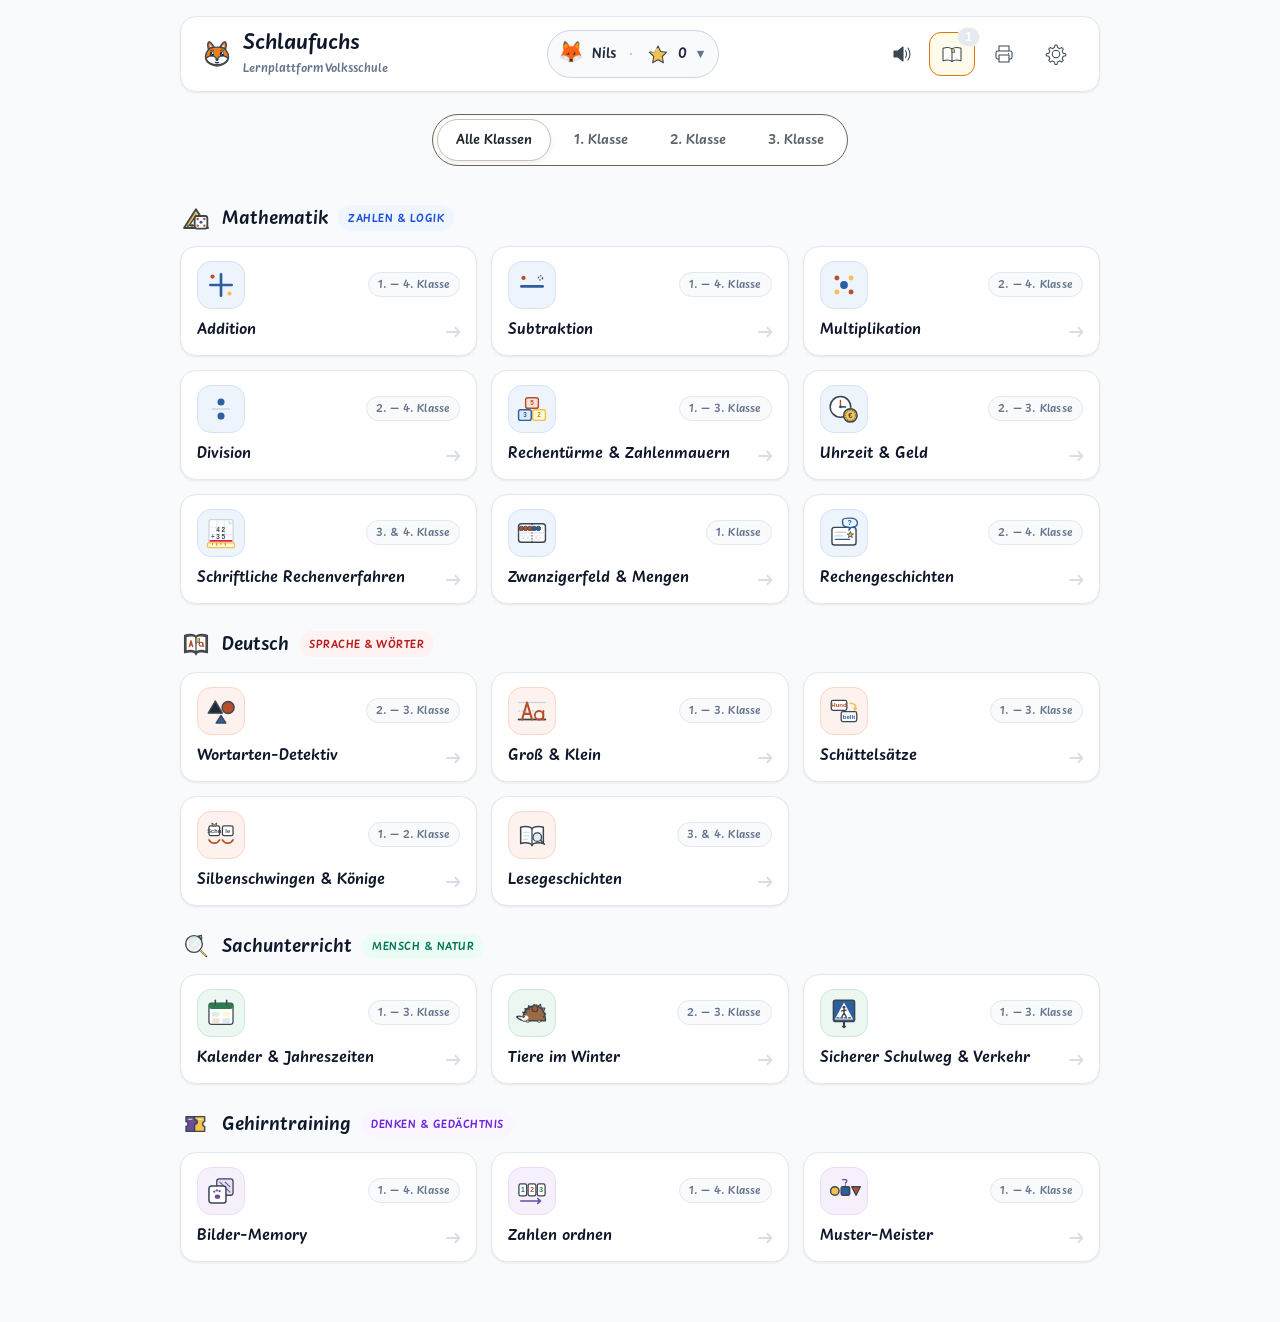
==== commit 89a479fd: "refactor: entferne Scratchpad (digitales Schmierblatt) vollstaendig" ====
--- a/index.html
+++ b/index.html
@@ -42,9 +42,6 @@
         <button class="header-tool-btn" id="btn-toggle-sound" title="Ton ein-/ausschalten (Klassenzimmer-Modus)">
           <span id="sound-icon"><img src="assets/icons/ton-an.svg" class="header-icon-svg" alt="Ton"></span>
         </button>
-        <button class="header-tool-btn" id="btn-toggle-scratchpad" title="Schmierblatt zum Rechnen öffnen">
-          <img src="assets/icons/schmierblatt.svg" class="header-icon-svg" alt="Schmierblatt">
-        </button>
         <button class="header-tool-btn" id="btn-open-stickers" title="Mein Sticker-Album & Trophäen">
           <img src="assets/icons/buch.svg" class="header-icon-svg" alt="Sammelbuch">
           <span class="sticker-badge" id="booster-count-badge" style="display: none;">0</span>
@@ -606,9 +603,6 @@
         <div class="focus-topbar-right" id="exercise-dynamic-controls">
           <button type="button" id="btn-read-aloud" class="focus-tool-btn" title="Aufgabe vorlesen lassen">
             <img src="assets/icons/ton-an.svg" class="focus-icon-svg" alt="Vorlesen">
-          </button>
-          <button type="button" id="btn-exercise-scratchpad" class="focus-tool-btn" title="Schmierblatt öffnen">
-            <img src="assets/icons/schmierblatt.svg" class="focus-icon-svg" alt="Schmierblatt">
           </button>
           <button type="button" id="btn-toggle-child-numpad" class="focus-tool-btn" title="Großtasten-Zahlenfeld ein-/ausblenden" style="display: none;">
             <img src="assets/icons/numpad.svg" class="focus-icon-svg" alt="Zahlenfeld">
@@ -817,26 +811,6 @@
       </div>
     </div>
 
-    <!-- DIGITALES SCHMIERBLATT / NOTIZ-CANVAS -->
-    <div id="scratchpad-panel" class="scratchpad-panel">
-      <div class="scratchpad-header">
-        <div class="scratchpad-title">
-          <span><img src="assets/icons/schmierblatt.svg" class="icon-inline-svg" alt=""></span> <span>Digitales Schmierblatt (Notizen & Nebenrechnungen)</span>
-        </div>
-        <div class="scratchpad-actions">
-          <button id="btn-scratchpad-clear" class="btn btn-secondary btn-sm" title="Schmierblatt leeren">
-            <span>Löschen</span>
-          </button>
-          <button id="btn-scratchpad-close" class="btn btn-primary btn-sm" title="Schmierblatt schließen">
-            <img src="assets/icons/schliessen.svg" class="icon-inline-svg" alt=""> <span>Schließen</span>
-          </button>
-        </div>
-      </div>
-      <div class="scratchpad-body">
-        <canvas id="scratchpad-canvas"></canvas>
-      </div>
-    </div>
-
     <!-- MODAL: STICKER-ALBUM & TROPHÄEN -->
     <div id="stickers-modal" class="modal-overlay">
       <div class="modal-card modal-card-lg">
@@ -919,7 +893,6 @@
   <script src="js/print-engine.js"></script>
   <script src="js/print.js"></script>
   <script src="js/worksheets.js"></script>
-  <script src="js/scratchpad.js"></script>
   <script src="js/stickers.js"></script>
   <script src="js/validators/index.js"></script>
   <script src="js/generators/math.js"></script>
--- a/style.css
+++ b/style.css
@@ -598,11 +598,6 @@
   line-height: 1;
 }
 
-/* Auf dem Hauptmenü kein Schmierblatt im Header (nur in der aktiven Übung) */
-#btn-toggle-scratchpad {
-  display: none;
-}
-
 /* =========================================
    ÜBUNGS-ANSICHT (IMMERSIVER FOKUS-MODUS)
    ========================================= */
@@ -1353,71 +1348,6 @@
   text-align: right;
   border-top: 1px solid #e2e8f0;
   padding-top: 16px;
-}
-
-/* =========================================
-   DIGITALES SCHMIERBLATT (NOTIZ-CANVAS)
-   ========================================= */
-
-.scratchpad-panel {
-  position: fixed;
-  bottom: -520px;
-  left: 50%;
-  transform: translateX(-50%);
-  width: 95%;
-  max-width: 800px;
-  height: 440px;
-  background: #ffffff;
-  border-radius: 20px 20px 0 0;
-  box-shadow: 0 -8px 30px rgba(0, 0, 0, 0.2);
-  border: 2px solid #cbd5e1;
-  border-bottom: none;
-  z-index: 9999;
-  display: flex;
-  flex-direction: column;
-  transition: bottom 0.35s cubic-bezier(0.16, 1, 0.3, 1);
-}
-
-.scratchpad-panel.active {
-  bottom: 0;
-}
-
-.scratchpad-header {
-  display: flex;
-  align-items: center;
-  justify-content: space-between;
-  padding: 12px 18px;
-  background: #f8fafc;
-  border-bottom: 2px solid #e2e8f0;
-  border-radius: 18px 18px 0 0;
-}
-
-.scratchpad-title {
-  font-weight: 800;
-  font-size: 1.05rem;
-  color: #1e293b;
-  display: flex;
-  align-items: center;
-  gap: 8px;
-}
-
-.scratchpad-actions {
-  display: flex;
-  gap: 8px;
-}
-
-.scratchpad-body {
-  flex: 1;
-  background: #fff;
-  position: relative;
-  touch-action: none;
-}
-
-#scratchpad-canvas {
-  width: 100%;
-  height: 100%;
-  display: block;
-  cursor: crosshair;
 }
 
 /* =========================================
@@ -4367,7 +4297,6 @@
   .footer-actions,
   .task-actions,
   .modal-overlay,
-  .scratchpad-panel,
   #confetti-canvas,
   .btn-speaker,
   .hint-text,
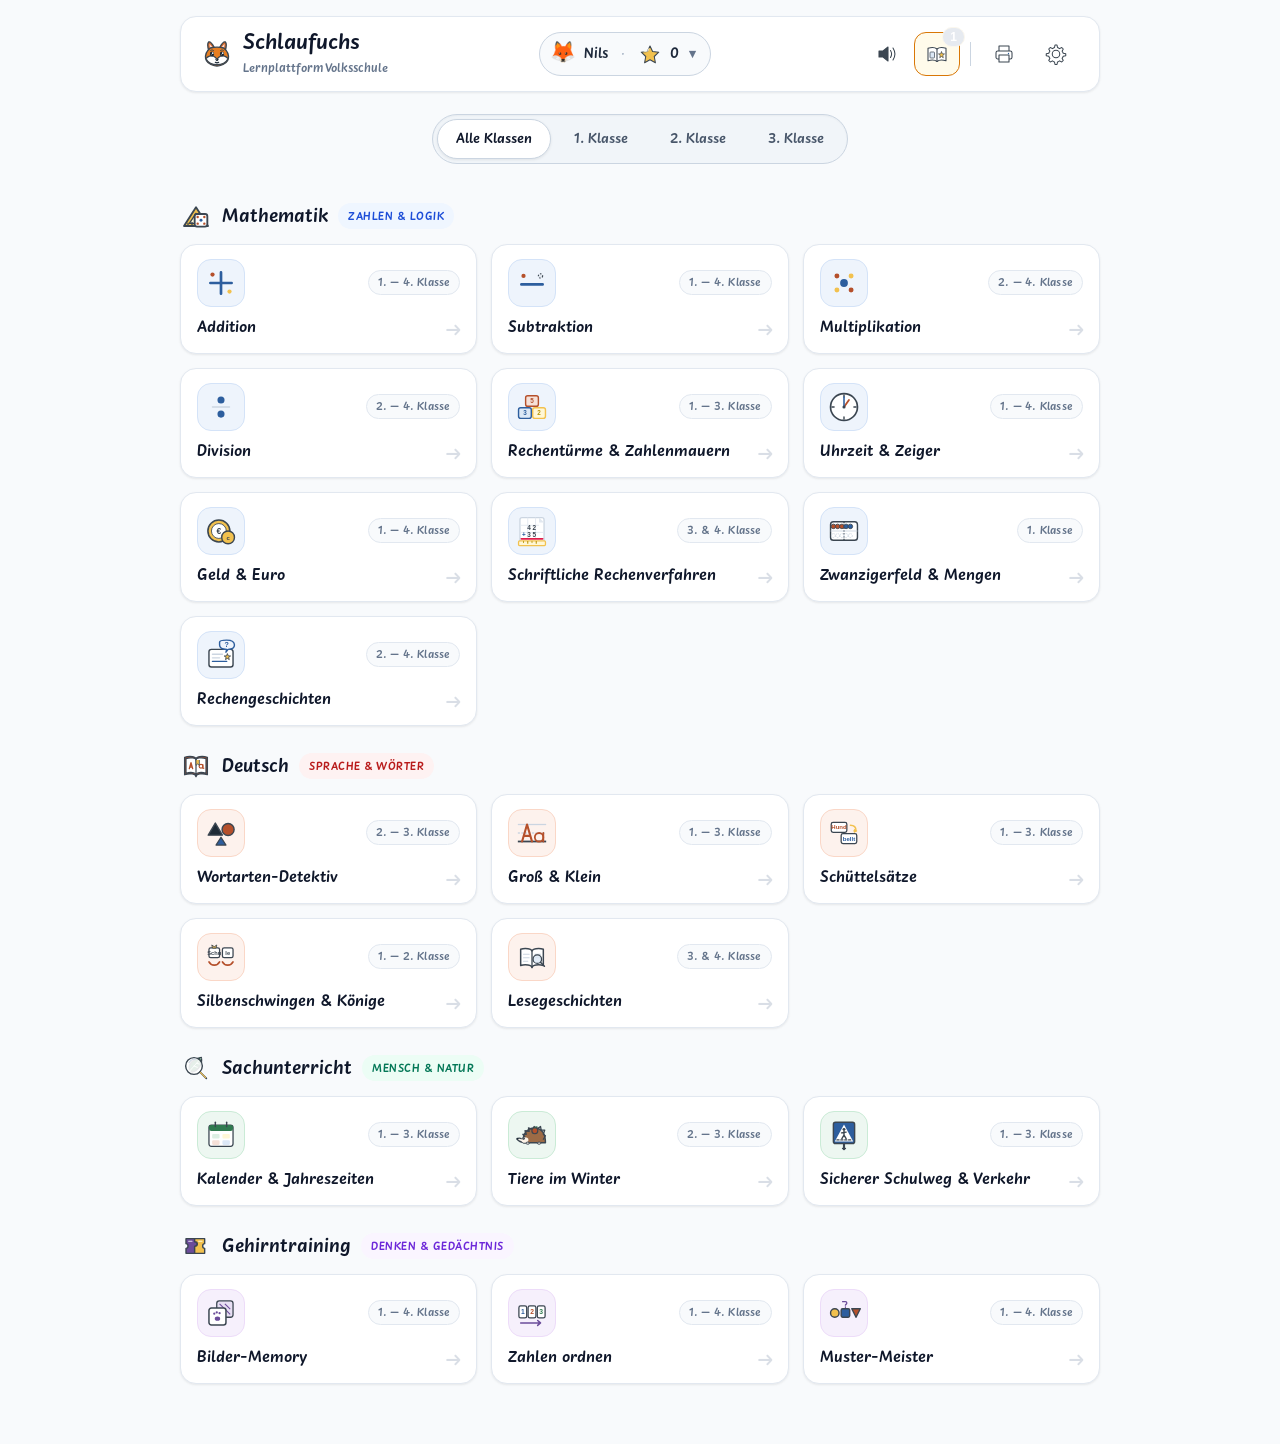
==== commit ac2c4b7b: "feat: Header & Filterleiste harmonisiert (Sanfter Kachel-Look, Pillen-Rundung, bereinigtes Arbeitsbl" ====
--- a/index.html
+++ b/index.html
@@ -15,43 +15,53 @@
 <body>
   <div class="app-container">
     
-    <!-- Hauptkopfzeile (Ruhend & Kognitiv entlastet) -->
-    <header class="main-header">
-      <div class="brand" id="brand-home" title="Zurück zum Hauptmenü">
-        <span class="brand-icon"><img src="assets/icons/fuchs.svg" class="brand-icon-svg" alt="Schlaufuchs"></span>
+    <!-- Hauptkopfzeile (Ruhend, didaktisch gegliedert & kognitiv entlastet) -->
+    <header class="main-header" role="banner">
+      <div class="brand" id="brand-home" title="Zurück zum Hauptmenü" role="button" tabindex="0" aria-label="Schlaufuchs – Zurück zum Hauptmenü">
+        <span class="brand-icon"><img src="assets/icons/fuchs.svg" class="brand-icon-svg" alt=""></span>
         <div class="brand-text">
           <h1>Schlaufuchs</h1>
           <span class="brand-sub">Lernplattform Volksschule</span>
         </div>
       </div>
 
-      <!-- Kind-Profil & Sterne (Zentral im Blickfeld) -->
+      <!-- Kind-Profil & Sterne (Zentral im Blickfeld, 8px-Radius) -->
       <div class="header-center-identity">
-        <button class="header-child-pill" id="header-profile-btn" title="Kind-Profil wechseln">
+        <button class="header-child-pill" id="header-profile-btn" title="Kind-Profil wechseln" aria-label="Kind-Profil wechseln">
           <span class="user-avatar" id="header-user-avatar"><img src="assets/icons/fuchs.svg" class="icon-inline-svg" alt=""></span>
           <span class="user-name" id="header-user-name">Nils</span>
-          <span class="pill-divider">·</span>
-          <span class="star-icon"><img src="assets/icons/stern.svg" class="icon-inline-svg" alt="Sterne:"></span>
-          <span id="global-stars-count">0</span>
-          <span class="profile-caret">▾</span>
+          <span class="pill-divider" aria-hidden="true">·</span>
+          <span class="star-icon"><img src="assets/icons/stern.svg" class="icon-inline-svg" alt=""></span>
+          <span id="global-stars-count" aria-label="Sterne">0</span>
+          <span class="profile-caret" aria-hidden="true">▾</span>
         </button>
       </div>
 
-      <!-- Werkzeuge & Aktionen (Dezent rechts gruppiert) -->
-      <div class="header-tools-group">
-        <button class="header-tool-btn" id="btn-toggle-sound" title="Ton ein-/ausschalten (Klassenzimmer-Modus)">
-          <span id="sound-icon"><img src="assets/icons/ton-an.svg" class="header-icon-svg" alt="Ton"></span>
-        </button>
-        <button class="header-tool-btn" id="btn-open-stickers" title="Mein Sticker-Album & Trophäen">
-          <img src="assets/icons/buch.svg" class="header-icon-svg" alt="Sammelbuch">
-          <span class="sticker-badge" id="booster-count-badge" style="display: none;">0</span>
-        </button>
-        <button class="header-tool-btn" id="btn-header-worksheets" title="Arbeitsblätter-Zentrum zum Drucken">
-          <img src="assets/icons/drucken.svg" class="header-icon-svg" alt="Arbeitsblätter">
-        </button>
-        <button class="header-tool-btn" id="btn-admin-settings" title="Admin-Einstellungen für Eltern & Lehrkräfte">
-          <img src="assets/icons/einstellungen.svg" class="header-icon-svg" alt="Einstellungen">
-        </button>
+      <!-- Werkzeuge & Aktionen (Klar getrennt in Kind-Bereich und Erwachsenen-Bereich) -->
+      <div class="header-tools-group" role="toolbar" aria-label="Werkzeuge und Einstellungen">
+        <!-- Kind-Werkzeuge (Ton & Sticker-Album) -->
+        <div class="header-tools-subgroup header-tools-child" aria-label="Kind-Werkzeuge">
+          <button class="header-tool-btn" id="btn-toggle-sound" title="Ton ein-/ausschalten (Klassenzimmer-Modus)" aria-label="Ton umschalten">
+            <span id="sound-icon"><img src="assets/icons/ton-an.svg" class="header-icon-svg" alt="Ton"></span>
+          </button>
+          <button class="header-tool-btn" id="btn-open-stickers" title="Mein Sticker-Album & Trophäen" aria-label="Mein Sticker-Album und Trophäen öffnen">
+            <img src="assets/icons/album.svg" class="header-icon-svg" alt="Sammelheft">
+            <span class="sticker-badge" id="booster-count-badge" style="display: none;">0</span>
+          </button>
+        </div>
+
+        <!-- Feine vertikale Trennlinie zwischen Kind- und Erwachsenen-Tools -->
+        <span class="header-tools-divider" aria-hidden="true"></span>
+
+        <!-- Lehrkraft- & Eltern-Bereich (Arbeitsblätter & Einstellungen) -->
+        <div class="header-tools-subgroup header-tools-adult" aria-label="Lehrkraft- und Eltern-Bereich">
+          <button class="header-tool-btn" id="btn-header-worksheets" title="Arbeitsblätter zum Ausdrucken (für Lehrkräfte & Eltern)" aria-label="Arbeitsblätter-Zentrum zum Drucken">
+            <img src="assets/icons/drucken.svg" class="header-icon-svg" alt="Arbeitsblätter">
+          </button>
+          <button class="header-tool-btn" id="btn-admin-settings" title="Admin-Einstellungen & Kindersicherung (für Eltern & Lehrkräfte)" aria-label="Einstellungen und Kindersicherung">
+            <img src="assets/icons/einstellungen.svg" class="header-icon-svg" alt="Einstellungen">
+          </button>
+        </div>
       </div>
     </header>
 
@@ -152,18 +162,33 @@
               </div>
             </div>
 
-            <div class="topic-card" data-topic-id="math-time-money" data-grade="2,3">
-              <div class="topic-header">
-                <div class="topic-icon-badge">
-                  <img src="assets/icons/themen/math/uhr-geld.svg" class="topic-icon-svg" alt="Uhrzeit & Geld">
-                </div>
-                <span class="grade-pill">2. – 3. Klasse</span>
-              </div>
-              <div class="topic-body">
-                <h3>Uhrzeit & Geld</h3>
-              </div>
-              <div class="topic-footer">
-                <span class="topic-stars" id="stars-math-time-money"></span>
+            <div class="topic-card" data-topic-id="math-clock" data-grade="1,2,3,4">
+              <div class="topic-header">
+                <div class="topic-icon-badge">
+                  <img src="assets/icons/themen/math/uhr.svg" class="topic-icon-svg" alt="Uhrzeit & Zeiger">
+                </div>
+                <span class="grade-pill">1. – 4. Klasse</span>
+              </div>
+              <div class="topic-body">
+                <h3>Uhrzeit & Zeiger</h3>
+              </div>
+              <div class="topic-footer">
+                <span class="topic-stars" id="stars-math-clock"></span>
+              </div>
+            </div>
+
+            <div class="topic-card" data-topic-id="math-money" data-grade="1,2,3,4">
+              <div class="topic-header">
+                <div class="topic-icon-badge">
+                  <img src="assets/icons/themen/math/geld.svg" class="topic-icon-svg" alt="Geld & Euro">
+                </div>
+                <span class="grade-pill">1. – 4. Klasse</span>
+              </div>
+              <div class="topic-body">
+                <h3>Geld & Euro</h3>
+              </div>
+              <div class="topic-footer">
+                <span class="topic-stars" id="stars-math-money"></span>
               </div>
             </div>
 
@@ -526,31 +551,24 @@
 
     <!-- ANSICHT 3: ARBEITSBLÄTTER-ZENTRUM (FÜR LEHRKRÄFTE & ELTERN) -->
     <section id="view-worksheets" class="view-section">
-      <!-- Ruhige Kopfzeile direkt auf dem Seitenhintergrund (keine Karten-in-Karten) -->
-      <div class="worksheets-page-intro">
-        <div class="ws-intro-text">
-          <h2>Arbeitsblätter zum Ausdrucken</h2>
-          <p class="ws-intro-sub">
-            Vollwertige A4-Übungsblätter nach österreichischem Lehrplan (BMBWF 2025) mit Montessori-Knick-Lösung zur Selbstkontrolle.
-            (<span id="worksheets-count">27 Arbeitsblätter</span>)
-          </p>
-        </div>
+      <span id="worksheets-count" style="display: none;"></span>
+
+      <!-- Einheitliche Werkzeugleiste: Klassenfilter + Sammeldruck-Aktion in einer gemeinsamen Zeile -->
+      <div class="worksheets-control-toolbar">
+        <nav class="grade-segmented-control class-filter-bar worksheets-grade-filter" aria-label="Schulstufe für Arbeitsblätter auswählen">
+          <button class="filter-btn filter-btn-ws active" data-grade="all">Alle Klassen</button>
+          <button class="filter-btn filter-btn-ws" data-grade="1">1. Klasse</button>
+          <button class="filter-btn filter-btn-ws" data-grade="2">2. Klasse</button>
+          <button class="filter-btn filter-btn-ws" data-grade="3">3. Klasse</button>
+          <button class="filter-btn filter-btn-ws" data-grade="4">4. Klasse</button>
+        </nav>
         <div class="ws-intro-actions">
           <button type="button" class="btn-batch-print" id="btn-batch-print" title="Alle angezeigten Arbeitsblätter in einem Durchgang drucken">
             <img src="assets/icons/drucken.svg" class="btn-icon-svg" alt="">
-            <span id="batch-print-text">Alle 27 Blätter drucken</span>
-          </button>
-        </div>
-      </div>
-
-      <!-- Klassenfilter (Gleiche Filterleiste wie im Hauptmenü) -->
-      <nav class="grade-segmented-control class-filter-bar worksheets-grade-filter" aria-label="Schulstufe für Arbeitsblätter auswählen">
-        <button class="filter-btn filter-btn-ws active" data-grade="all">Alle Klassen</button>
-        <button class="filter-btn filter-btn-ws" data-grade="1">1. Klasse</button>
-        <button class="filter-btn filter-btn-ws" data-grade="2">2. Klasse</button>
-        <button class="filter-btn filter-btn-ws" data-grade="3">3. Klasse</button>
-        <button class="filter-btn filter-btn-ws" data-grade="4">4. Klasse</button>
-      </nav>
+            <span id="batch-print-text">Alle 28 Blätter drucken</span>
+          </button>
+        </div>
+      </div>
 
       <!-- Fächer & Arbeitsblätter Raster (Strukturiert nach den 4 Fächern wie im Hauptmenü) -->
       <div class="subjects-container" id="worksheets-cards-container">
@@ -815,7 +833,7 @@
     <div id="stickers-modal" class="modal-overlay">
       <div class="modal-card modal-card-lg">
         <div class="modal-header">
-          <h3><img src="assets/icons/buch.svg" class="icon-inline-svg" alt=""> Mein Sticker-Album & Trophäen</h3>
+          <h3><img src="assets/icons/album.svg" class="icon-inline-svg" alt=""> Mein Sticker-Album & Trophäen</h3>
           <div style="display: flex; align-items: center; gap: 8px;">
             <button id="btn-print-certificate" class="btn btn-secondary btn-sm" title="Offizielle Schlaufuchs-Urkunde drucken">
               <img src="assets/icons/drucken.svg" class="icon-inline-svg" alt=""> <span>Urkunde drucken</span>
@@ -851,7 +869,7 @@
 
           <div class="stickers-collection-header">
             <div class="stickers-collection-title-wrap">
-              <h4 id="stickers-collection-title" class="stickers-collection-title"><img src="assets/icons/buch.svg" class="icon-inline-svg" alt=""> Mein Sammelheft</h4>
+              <h4 id="stickers-collection-title" class="stickers-collection-title"><img src="assets/icons/album.svg" class="icon-inline-svg" alt=""> Mein Sammelheft</h4>
               <span id="stickers-collection-stats" class="stickers-collection-stats">1 von 16 eingeklebt</span>
             </div>
             <div class="stickers-progress-bar-bg">
@@ -886,6 +904,7 @@
   <!-- Modulare Schlaufuchs-Skripte (100% Offline- & Webserver-fähig) -->
   <script src="js/dialog.js"></script>
   <script src="js/signs.js"></script>
+  <script src="js/clock.js"></script>
   <script src="js/state.js"></script>
   <script src="js/audio.js"></script>
   <script src="js/dragdrop.js"></script>
--- a/style.css
+++ b/style.css
@@ -159,10 +159,12 @@
   max-width: 960px;
 }
 
-/* Header & Top Bar (Ruhend & Geordnet) */
+/* ========================================================
+   HEADER & TOP BAR (Sanfte, ruhige Kachel-Ästhetik)
+   ======================================================== */
 .main-header {
-  background: var(--card-bg);
-  border-radius: var(--border-radius);
+  background: var(--card-bg, #ffffff);
+  border-radius: var(--border-radius, 16px);
   padding: 12px 20px;
   box-shadow: var(--shadow-sm);
   border: 1.5px solid #e2e8f0;
@@ -179,12 +181,21 @@
   gap: 10px;
   cursor: pointer;
   user-select: none;
+  transition: opacity 0.15s ease;
+}
+
+.brand:hover {
+  opacity: 0.85;
+}
+
+.brand:focus-visible {
+  outline: 2px solid var(--mathe, #2255A4);
+  outline-offset: 2px;
 }
 
 .brand-icon {
   font-size: 2rem;
   line-height: 1;
-  /* Zero Ambient Loops: keine Daueranimation */
 }
 
 .brand-text h1 {
@@ -197,14 +208,14 @@
 .brand-sub {
   font-size: 0.8rem;
   font-weight: 700;
-  color: var(--text-muted);
-}
-
-/* Zentrierte Kind-Identität (Vereinte Identitäts-Pill) */
+  color: var(--text-muted, #64748b);
+}
+
+/* Zentrierte Kind-Identität (Sanfte Kachel-Ästhetik) */
 .header-center-identity {
   display: flex;
   align-items: center;
-  gap: 10px;
+  justify-content: center;
 }
 
 .header-child-pill,
@@ -222,7 +233,7 @@
   color: #1e293b;
   cursor: pointer;
   transition: all 0.2s ease;
-  min-height: 48px;
+  min-height: 44px;
 }
 
 .header-child-pill:hover,
@@ -231,6 +242,12 @@
   border-color: #94a3b8;
 }
 
+.header-child-pill:focus-visible,
+.header-profile-btn:focus-visible {
+  outline: 2px solid var(--mathe, #2255A4);
+  outline-offset: 2px;
+}
+
 .pill-divider {
   color: #94a3b8;
   font-weight: 400;
@@ -240,6 +257,8 @@
 .user-avatar {
   font-size: 1.3rem;
   line-height: 1;
+  display: inline-flex;
+  align-items: center;
 }
 
 .profile-caret {
@@ -260,19 +279,35 @@
   font-weight: 800;
   font-size: 0.95rem;
   box-shadow: var(--shadow-sm);
-  min-height: 48px;
+  min-height: 44px;
 }
 
 .star-icon {
-  color: var(--star-gold);
+  color: var(--star-gold, #F2C14E);
   font-size: 1.15rem;
-}
-
-/* Werkzeuge & Aktionen (Rechts dezent gruppiert) */
+  display: inline-flex;
+  align-items: center;
+}
+
+/* Werkzeuge & Aktionen (Luftige freie Icons ohne Boxen-Flut) */
 .header-tools-group {
   display: flex;
   align-items: center;
   gap: 6px;
+}
+
+.header-tools-subgroup {
+  display: flex;
+  align-items: center;
+  gap: 6px;
+}
+
+.header-tools-divider {
+  display: inline-block;
+  width: 1px;
+  height: 24px;
+  background: #cbd5e1;
+  margin: 0 4px;
 }
 
 .header-tool-btn {
@@ -298,14 +333,18 @@
   color: #0f172a;
 }
 
+.header-tool-btn:focus-visible {
+  outline: 2px solid var(--mathe, #2255A4);
+  outline-offset: 2px;
+}
+
 .header-tool-btn.has-packs {
   border-color: #d97706;
   background: #fffbeb;
-  /* Statisch hervorgehoben - keine Daueranimation */
 }
 
 .header-tool-btn.active {
-  background: var(--flaeche, #F3EEDF);
+  background: var(--mathe-hell, #DCE8F6);
   border-color: var(--mathe, #2255A4);
   color: var(--mathe, #2255A4);
 }
@@ -330,8 +369,8 @@
   display: inline-flex;
   align-self: center;
   margin: 6px auto 16px auto;
-  background: var(--flaeche, #F3EEDF);
-  border: 1.5px solid var(--linie-leise, #C8C2B4);
+  background: #f1f5f9;
+  border: 1.5px solid #cbd5e1;
   border-radius: 999px;
   padding: 4px;
   gap: 4px;
@@ -349,11 +388,11 @@
   font-size: 0.92rem;
   font-weight: 800;
   padding: 8px 18px;
-  min-height: 42px;
+  min-height: 40px;
   border-radius: 999px;
   border: 1.5px solid transparent;
   background: transparent;
-  color: #5A626A;
+  color: #475569;
   cursor: pointer;
   transition: all 0.15s ease;
   user-select: none;
@@ -364,15 +403,15 @@
 }
 
 .filter-btn:hover {
-  color: #1E252B;
+  color: #0f172a;
   background: rgba(255, 255, 255, 0.6);
 }
 
 .filter-btn.active {
   background: #ffffff;
-  color: #1E252B;
-  border-color: #C8C2B4;
-  box-shadow: 0 2px 6px rgba(0, 0, 0, 0.08);
+  color: #0f172a;
+  border-color: #cbd5e1;
+  box-shadow: 0 1px 3px rgba(0, 0, 0, 0.08);
 }
 
 
@@ -421,7 +460,7 @@
 
 .topics-grid {
   display: grid;
-  grid-template-columns: repeat(auto-fit, minmax(240px, 1fr));
+  grid-template-columns: repeat(auto-fill, minmax(240px, 1fr));
   gap: 14px;
 }
 
@@ -1813,7 +1852,7 @@
 
 .task-top-row {
   display: flex;
-  align-items: flex-start;
+  align-items: center;
   gap: 12px;
   width: 100%;
 }
@@ -1825,7 +1864,10 @@
   color: var(--tinte-leise, #64748B);
   min-width: 28px;
   flex-shrink: 0;
-  padding-top: 2px;
+  padding-top: 0;
+  line-height: 1.4;
+  display: inline-flex;
+  align-items: center;
 }
 
 .task-question-title {
@@ -1835,6 +1877,10 @@
   color: var(--tinte, #1E252B);
   line-height: 1.4;
   flex: 1;
+  display: inline-flex;
+  align-items: center;
+  flex-wrap: wrap;
+  gap: 8px;
 }
 
 .task-stage {
@@ -1925,6 +1971,21 @@
 .task-input::-webkit-inner-spin-button {
   -webkit-appearance: none;
   margin: 0;
+}
+
+.task-input::placeholder {
+  font-family: var(--schrift-text, inherit);
+  font-size: 1.4rem;
+  font-weight: 700;
+  color: var(--tinte-leise, #4A5560);
+  opacity: 0.45;
+}
+
+.exercise-focus-wrapper .task-input::placeholder {
+  font-size: 1.4rem;
+  font-weight: 700;
+  color: var(--tinte-leise, #4A5560);
+  opacity: 0.45;
 }
 
 .task-input:focus {
@@ -2924,7 +2985,7 @@
   }
 
   .topics-grid {
-    grid-template-columns: repeat(auto-fit, minmax(220px, 1fr));
+    grid-template-columns: repeat(auto-fill, minmax(220px, 1fr));
   }
 }
 
@@ -3376,26 +3437,17 @@
   display: flex;
 }
 
-.worksheets-page-intro {
-  display: flex;
+.worksheets-control-toolbar {
+  display: flex;
+  align-items: center;
   justify-content: space-between;
-  align-items: center;
   gap: 16px;
   flex-wrap: wrap;
-  padding: 4px 2px;
-}
-
-.ws-intro-text h2 {
-  font-size: 1.45rem;
-  font-weight: 900;
-  color: var(--tinte, #1E252B);
-  margin-bottom: 4px;
-}
-
-.ws-intro-sub {
-  font-size: 0.95rem;
-  color: var(--tinte-leise, #5A626A);
-  font-weight: 500;
+  margin: 6px 0 16px 0;
+}
+
+.worksheets-control-toolbar .worksheets-grade-filter {
+  margin: 0;
 }
 
 .ws-intro-actions {
@@ -3408,23 +3460,26 @@
   display: inline-flex;
   align-items: center;
   gap: 8px;
-  min-height: 44px;
-  padding: 8px 18px;
-  background: var(--flaeche, #F3EEDF);
-  color: var(--tinte, #1E252B);
-  border: 1.5px solid var(--linie-leise, #C8C2B4);
+  min-height: 48px;
+  padding: 8px 20px;
+  background: var(--flaeche, #FFFFFF);
+  color: var(--mathe, #2255A4);
+  border: 1.5px solid var(--mathe, #2255A4);
   border-radius: 999px;
   font-family: inherit;
-  font-size: 0.92rem;
+  font-size: 0.95rem;
   font-weight: 800;
   cursor: pointer;
   transition: all 0.15s ease;
 }
 
 .btn-batch-print:hover {
-  background: #ffffff;
-  border-color: var(--mathe, #2255A4);
-  color: var(--mathe, #2255A4);
+  background: var(--mathe, #2255A4);
+  color: var(--flaeche, #FFFFFF);
+}
+
+.btn-batch-print:hover .btn-icon-svg {
+  filter: brightness(0) invert(1);
 }
 
 .btn-batch-print .btn-icon-svg {
@@ -3553,6 +3608,64 @@
   display: flex;
   justify-content: flex-end;
   gap: 12px;
+  background: var(--papier, #FBF7EE);
+}
+
+.btn-hub-primary {
+  display: inline-flex;
+  align-items: center;
+  justify-content: center;
+  gap: 8px;
+  min-height: 48px;
+  padding: 10px 22px;
+  background: var(--mathe, #2255A4);
+  color: var(--flaeche, #FFFFFF);
+  border: 2px solid var(--mathe-dunkel, #1A4480);
+  border-radius: var(--radius, 8px);
+  font-family: var(--schrift-titel, inherit);
+  font-size: 1rem;
+  font-weight: 800;
+  cursor: pointer;
+  transition: background 0.15s ease, transform 0.1s ease;
+}
+
+.btn-hub-primary:hover {
+  background: var(--mathe-dunkel, #1A4480);
+}
+
+.btn-hub-primary:active {
+  transform: scale(0.98);
+}
+
+.btn-hub-primary .btn-icon-svg {
+  width: 20px;
+  height: 20px;
+  filter: brightness(0) invert(1);
+}
+
+.btn-hub-secondary {
+  display: inline-flex;
+  align-items: center;
+  justify-content: center;
+  min-height: 48px;
+  padding: 10px 20px;
+  background: var(--flaeche, #FFFFFF);
+  color: var(--tinte, #1E252B);
+  border: 2px solid var(--linie, #3B4651);
+  border-radius: var(--radius, 8px);
+  font-family: var(--schrift-text, inherit);
+  font-size: 1rem;
+  font-weight: 700;
+  cursor: pointer;
+  transition: background 0.15s ease, transform 0.1s ease;
+}
+
+.btn-hub-secondary:hover {
+  background: var(--papier-hell, #F5EFE0);
+}
+
+.btn-hub-secondary:active {
+  transform: scale(0.98);
 }
 
 /* ========================================================
@@ -3857,6 +3970,131 @@
   display: inline-block;
   width: 100%;
   height: 100%;
+}
+
+/* Analoge Uhren im Arbeitsblatt-Druck */
+.print-clock-columns-grid {
+  display: grid;
+  grid-template-columns: repeat(2, 1fr);
+  gap: 16px 28px;
+  margin: 8px 0 14px 0;
+}
+
+.print-clock-grid-item {
+  display: flex;
+  flex-direction: column;
+  align-items: center;
+  border: 1pt solid #000000;
+  border-radius: 4px;
+  padding: 8px 12px;
+  background: #FFFFFF;
+  page-break-inside: avoid;
+  break-inside: avoid;
+}
+
+.print-clock-item-header {
+  display: flex;
+  align-items: center;
+  width: 100%;
+  gap: 6px;
+  margin-bottom: 6px;
+}
+
+.print-clock-q-text {
+  font-weight: 700;
+  font-size: 9.5pt;
+  color: #000000;
+}
+
+.print-clock-dial-box {
+  display: flex;
+  justify-content: center;
+  align-items: center;
+  margin: 4px 0;
+}
+
+.print-clock-dial-box svg {
+  max-width: 105px;
+  height: auto;
+}
+
+.print-clock-pair {
+  display: flex;
+  align-items: center;
+  justify-content: center;
+  gap: 8px;
+}
+
+.print-clock-pair svg {
+  max-width: 80px;
+  height: auto;
+}
+
+.print-clock-sublabel {
+  font-size: 8pt;
+  font-weight: 700;
+  text-align: center;
+  margin-bottom: 2px;
+}
+
+.print-clock-arrow {
+  font-size: 14pt;
+  font-weight: 900;
+}
+
+.print-clock-line-row {
+  display: flex;
+  align-items: baseline;
+  width: 100%;
+  gap: 6px;
+  margin-top: 6px;
+}
+
+.print-clock-label {
+  font-weight: 800;
+  font-size: 9pt;
+  white-space: nowrap;
+}
+
+.print-clock-num-box {
+  display: inline-block;
+  min-width: 44px;
+  height: 22px;
+  border: 1.5pt solid #000000;
+  border-radius: 3px;
+  background: #FFFFFF;
+}
+
+.print-clock-digit-box {
+  display: inline-block;
+  min-width: 32px;
+  height: 22px;
+  border: 1.5pt solid #000000;
+  border-radius: 3px;
+  background: #FFFFFF;
+}
+
+.print-clock-colon {
+  font-weight: 900;
+  font-size: 11pt;
+  padding: 0 2px;
+}
+
+.print-clock-unit {
+  font-weight: 700;
+  font-size: 9.5pt;
+  margin-left: 4px;
+}
+
+.print-clock-draw-cue {
+  justify-content: center;
+}
+
+.print-clock-draw-tip {
+  font-size: 8pt;
+  font-weight: 600;
+  color: #333333;
+  text-align: center;
 }
 
 .print-task-item {
@@ -5535,7 +5773,244 @@
   gap: 6px;
 }
 
-
-
-
-
+/* -------------------------------------------------------------
+   ANALOGE UHR – ONLINE ÜBUNGSANSICHT
+   ------------------------------------------------------------- */
+.clock-stage-wrap {
+  display: flex;
+  flex-direction: column;
+  align-items: center;
+  gap: 20px;
+  width: 100%;
+}
+
+.clock-svg-box {
+  display: flex;
+  justify-content: center;
+  align-items: center;
+  padding: 8px;
+}
+
+.clock-svg-box svg {
+  max-width: 190px;
+  height: auto;
+  aspect-ratio: 1;
+}
+
+.clock-pair-container {
+  display: flex;
+  align-items: center;
+  justify-content: center;
+  gap: 24px;
+  flex-wrap: wrap;
+}
+
+.clock-card-single {
+  display: flex;
+  flex-direction: column;
+  align-items: center;
+  gap: 6px;
+}
+
+.clock-badge {
+  font-family: 'PrimaeText', sans-serif;
+  font-weight: 700;
+  font-size: 0.95rem;
+  color: var(--tinte, #1E2A36);
+  background: var(--papier, #FBF7EE);
+  border: 1px solid var(--linie-leise, #6B6558);
+  border-radius: var(--radius, 8px);
+  padding: 2px 10px;
+}
+
+.clock-arrow-separator {
+  font-size: 1.8rem;
+  font-weight: 900;
+  color: var(--mathe, #2D5E9E);
+}
+
+/* Interaktive Steuerung für "Uhr stellen" */
+.clock-target-time-badge {
+  display: inline-flex;
+  align-items: center;
+  margin: 0;
+  padding: 2px 10px;
+  background: var(--mathe-hell, #DCE8F6);
+  color: var(--mathe, #2D5E9E);
+  font-weight: 900;
+  font-size: 1.15rem;
+  border-radius: var(--radius, 8px);
+  border: 2px solid var(--mathe, #2D5E9E);
+  vertical-align: middle;
+}
+
+.clock-current-time-readout {
+  font-family: 'PrimaeText', sans-serif;
+  font-size: 1.05rem;
+  color: var(--tinte, #1E2A36);
+  background: var(--papier, #FBF7EE);
+  padding: 6px 16px;
+  border-radius: var(--radius, 8px);
+  border: 1px solid var(--linie-leise, #6B6558);
+}
+
+.clock-set-controls {
+  display: flex;
+  flex-direction: column;
+  gap: 16px;
+  width: 100%;
+  max-width: 480px;
+}
+
+.clock-control-group {
+  display: flex;
+  flex-direction: column;
+  align-items: center;
+  gap: 8px;
+}
+
+.clock-control-title {
+  font-weight: 800;
+  font-size: 0.95rem;
+  color: var(--tinte, #1E2A36);
+}
+
+.clock-set-hours-grid {
+  display: grid;
+  grid-template-columns: repeat(6, 1fr);
+  gap: 8px;
+  width: 100%;
+}
+
+.clock-set-btn-hour {
+  min-height: 48px;
+  font-size: 1.25rem;
+  font-weight: 800;
+  background: var(--flaeche, #FFFFFF);
+  border: 2px solid var(--linie, #3B4651);
+  border-radius: var(--radius, 8px);
+  color: var(--tinte, #1E2A36);
+  cursor: pointer;
+  transition: all 0.15s ease;
+}
+
+.clock-set-btn-hour:hover,
+.clock-set-btn-hour:focus {
+  background: var(--papier, #FBF7EE);
+  border-color: var(--deutsch, #B5502B);
+}
+
+.clock-set-btn-hour.selected {
+  background: var(--deutsch, #B5502B);
+  color: #FFFFFF;
+  border-color: var(--deutsch, #B5502B);
+  font-weight: 900;
+}
+
+.clock-set-quarter-row {
+  display: flex;
+  gap: 8px;
+  flex-wrap: wrap;
+  justify-content: center;
+  width: 100%;
+}
+
+.clock-set-btn-min {
+  flex: 1;
+  min-width: 100px;
+  min-height: 48px;
+  font-size: 0.95rem;
+  font-weight: 700;
+  background: var(--flaeche, #FFFFFF);
+  border: 2px solid var(--linie, #3B4651);
+  border-radius: var(--radius, 8px);
+  color: var(--tinte, #1E2A36);
+  cursor: pointer;
+  padding: 6px 8px;
+  text-align: center;
+}
+
+.clock-set-btn-min:hover,
+.clock-set-btn-min:focus {
+  background: var(--papier, #FBF7EE);
+  border-color: var(--mathe, #2D5E9E);
+}
+
+.clock-set-btn-min.selected {
+  background: var(--mathe, #2D5E9E);
+  color: #FFFFFF;
+  border-color: var(--mathe, #2D5E9E);
+  font-weight: 900;
+}
+
+.clock-set-step-row {
+  display: flex;
+  gap: 12px;
+  justify-content: center;
+  margin-top: 4px;
+}
+
+.clock-set-step-btn {
+  min-height: 44px;
+  padding: 6px 16px;
+  font-size: 1rem;
+  font-weight: 800;
+  background: var(--papier, #FBF7EE);
+  border: 2px solid var(--linie-leise, #6B6558);
+  border-radius: var(--radius, 8px);
+  color: var(--tinte, #1E2A36);
+  cursor: pointer;
+}
+
+/* 4-Uhren Multiple Choice Grid (clock-choice) */
+.clock-choice-grid {
+  display: grid;
+  grid-template-columns: repeat(2, minmax(130px, 1fr));
+  gap: 16px;
+  width: 100%;
+  max-width: 400px;
+  margin: 0 auto;
+}
+
+.clock-choice-card {
+  display: flex;
+  flex-direction: column;
+  align-items: center;
+  justify-content: center;
+  background: var(--flaeche, #FFFFFF);
+  border: 2px solid var(--linie, #3B4651);
+  border-radius: var(--radius, 8px);
+  padding: 10px;
+  cursor: pointer;
+  transition: border-color 0.15s ease, background-color 0.15s ease, transform 0.1s ease;
+  min-height: 120px;
+}
+
+.clock-choice-card:hover {
+  border-color: var(--mathe, #2255A4);
+  background: var(--papier-hell, #F8F5EE);
+}
+
+.clock-choice-card.selected {
+  border-color: var(--mathe, #2255A4);
+  background: var(--mathe-hell, #DCE8F6);
+  outline: 2px solid var(--mathe, #2255A4);
+  outline-offset: 2px;
+}
+
+.clock-choice-card:active {
+  transform: scale(0.97);
+}
+
+.clock-choice-dial {
+  display: flex;
+  align-items: center;
+  justify-content: center;
+  pointer-events: none;
+}
+
+
+
+
+
+
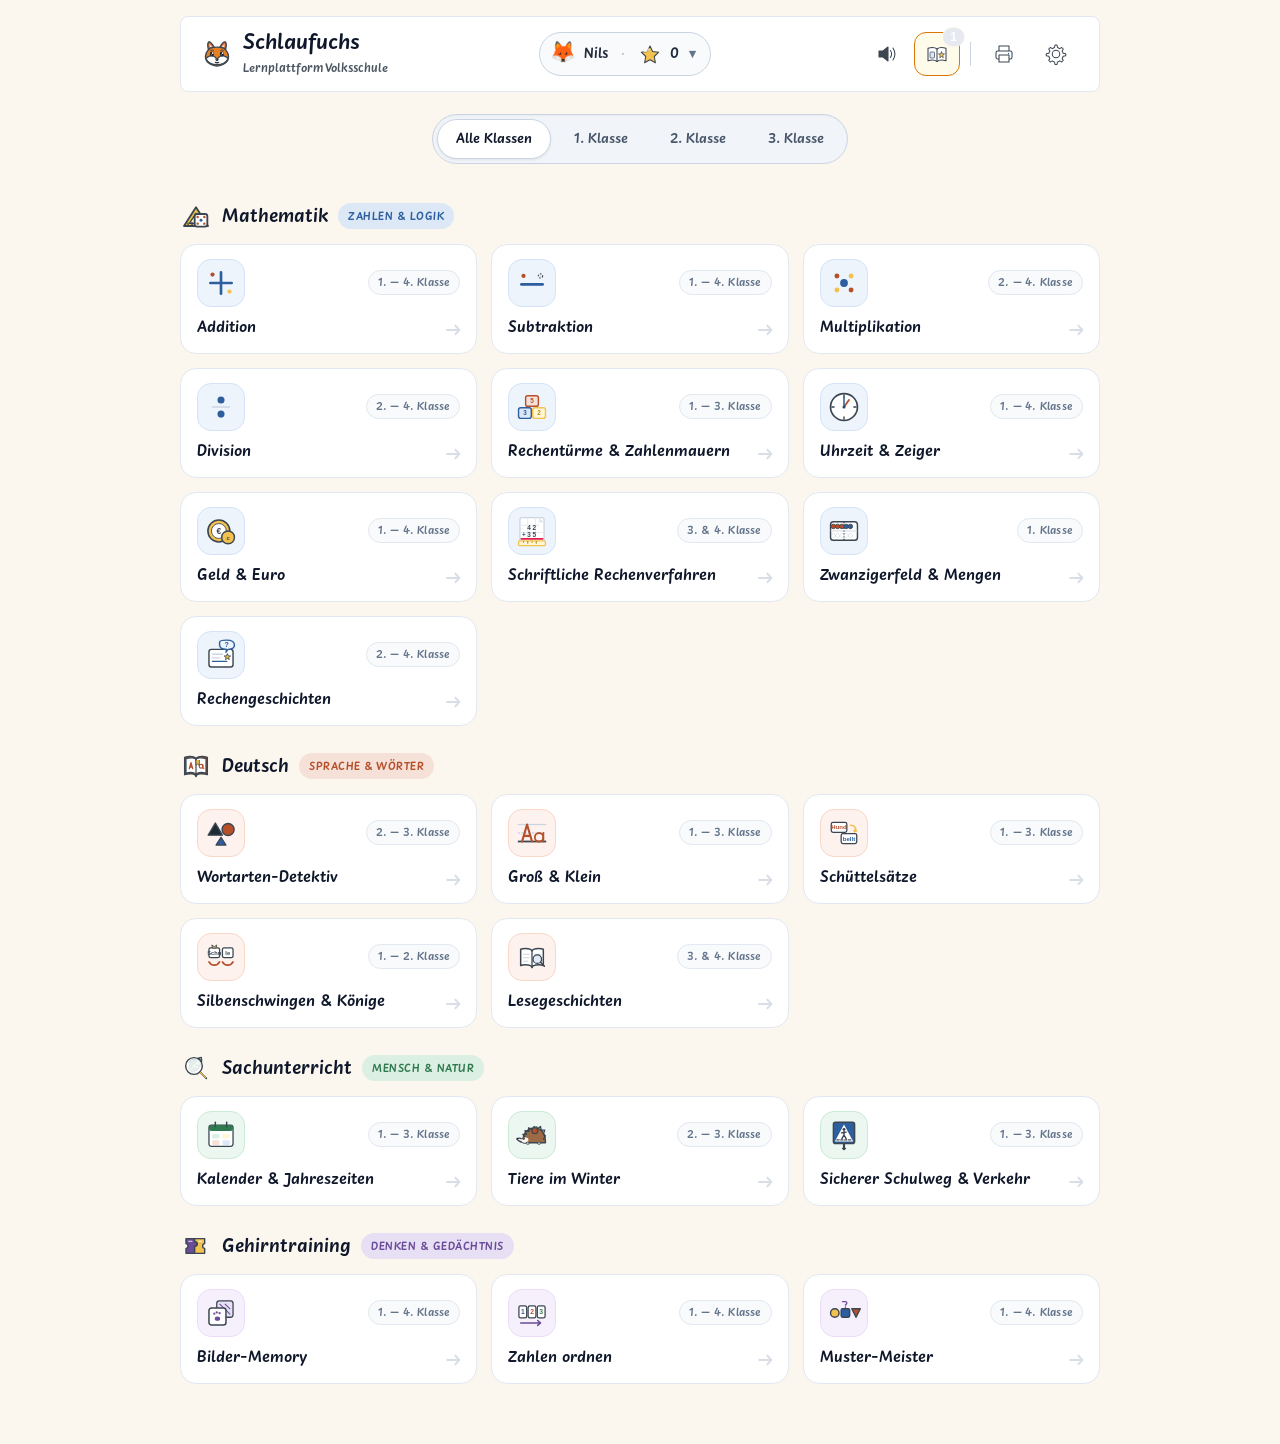
==== commit 222294ef: "CSS refactoring and modularization" ====
--- a/index.html
+++ b/index.html
@@ -9,8 +9,14 @@
   <meta name="apple-mobile-web-app-capable" content="yes">
   <meta name="apple-mobile-web-app-status-bar-style" content="default">
   <meta name="apple-mobile-web-app-title" content="Schlaufuchs">
-  <link rel="stylesheet" href="css/tokens.css?v=2.8">
-  <link rel="stylesheet" href="style.css?v=2.9">
+  <link rel="stylesheet" href="css/tokens.css?v=3.0">
+  <link rel="stylesheet" href="css/base.css?v=3.0">
+  <link rel="stylesheet" href="css/layout.css?v=3.0">
+  <link rel="stylesheet" href="css/components.css?v=3.0">
+  <link rel="stylesheet" href="css/exercises.css?v=3.0">
+  <link rel="stylesheet" href="css/stickers.css?v=3.0">
+  <link rel="stylesheet" href="css/admin.css?v=3.0">
+  <link rel="stylesheet" href="css/print.css?v=3.0">
 </head>
 <body>
   <div class="app-container">
@@ -698,58 +704,73 @@
 
     <!-- MODAL: ADMIN-EINSTELLUNGEN -->
     <div id="admin-modal" class="modal-overlay">
-      <div class="modal-card">
+      <div class="modal-card modal-card-lg">
         <div class="modal-header">
           <h3><img src="assets/icons/einstellungen.svg" class="icon-inline-svg" alt=""> Eltern- & Lehrkräfte-Bereich</h3>
-          <button id="btn-close-admin" class="modal-close-btn">&times;</button>
+          <button id="btn-close-admin" class="modal-close-btn" aria-label="Schließen">&times;</button>
         </div>
         <div class="modal-body">
           <!-- Sicherheitsabfrage / Rechen-Gate -->
-          <form id="admin-gate-form" class="admin-gate-box" style="text-align: center; padding: 16px 0;">
-            <div id="admin-gate-badge" style="display: inline-block; padding: 4px 12px; background: var(--flaeche, #F3EEDF); border: 1.5px solid var(--linie-leise, #C8C2B4); border-radius: 999px; font-weight: 800; font-size: 0.85rem; color: var(--text-sekundaer, #5A626A); margin-bottom: 12px;">Kindersicherung</div>
-            <p id="admin-gate-question" style="font-weight: 800; font-size: 1.15rem; color: #1e293b; margin-bottom: 14px;"></p>
-            <div style="display: flex; gap: 10px; justify-content: center; align-items: center; flex-wrap: wrap;">
-              <input type="text" inputmode="numeric" id="admin-gate-input" class="task-input" placeholder="Ergebnis" style="width: 150px; text-align: center; font-size: 1.25rem;" required autocomplete="off" />
+          <form id="admin-gate-form" class="admin-gate-box">
+            <div id="admin-gate-badge" class="admin-gate-icon">
+              <img src="assets/icons/einstellungen.svg" class="icon-inline-svg" alt="" style="width: 32px; height: 32px;">
+            </div>
+            <p id="admin-gate-question" class="admin-gate-question"></p>
+            <div class="admin-gate-input-row">
+              <input type="text" inputmode="numeric" id="admin-gate-input" class="task-input admin-gate-input" placeholder="PIN" required autocomplete="off" />
               <button type="submit" id="btn-gate-submit" class="btn btn-primary">Öffnen</button>
             </div>
-            <div id="admin-gate-fallback" style="margin-top: 14px; display: none;">
-              <button type="button" id="btn-gate-toggle-mode" style="font-size: 0.9rem; font-weight: 700; background: transparent; border: none; text-decoration: underline; cursor: pointer; color: var(--mathe, #2255A4);">PIN vergessen? Rechenaufgabe lösen</button>
-            </div>
-            <div id="admin-gate-hint" style="margin-top: 12px; font-size: 0.85rem; color: #64748b; display: none;">Tipp: Du kannst in den Einstellungen einen eigenen 4-stelligen Eltern-PIN festlegen.</div>
-            <div id="admin-gate-error" style="display: none; color: #dc2626; font-weight: 800; margin-top: 12px;"></div>
+            <div id="admin-gate-fallback" class="admin-gate-fallback" style="display: none;">
+              <button type="button" id="btn-gate-toggle-mode" class="admin-gate-toggle-btn">PIN vergessen? Rechenaufgabe lösen</button>
+            </div>
+            <div id="admin-gate-hint" class="admin-gate-hint" style="display: none;">Tipp: Du kannst in den Einstellungen einen eigenen 4-stelligen Eltern-PIN festlegen.</div>
+            <div id="admin-gate-error" class="admin-gate-error" style="display: none;"></div>
           </form>
 
           <!-- Geschütztes Einstellungs-Panel mit Tab-Navigation -->
           <div id="admin-settings-panel" style="display: none;">
-            <div class="admin-tabs-nav">
-              <button type="button" class="admin-tab-btn active" data-tab="tab-children">
+            <div class="admin-tabs-nav" role="tablist">
+              <button type="button" class="admin-tab-btn active" data-tab="tab-children" role="tab" aria-selected="true">
+                <img src="assets/icons/fuchs.svg" class="icon-inline-svg" alt="">
                 <span>Kinder & Klassen</span>
               </button>
-              <button type="button" class="admin-tab-btn" data-tab="tab-diagnosis">
+              <button type="button" class="admin-tab-btn" data-tab="tab-diagnosis" role="tab" aria-selected="false">
+                <img src="assets/icons/stern.svg" class="icon-inline-svg" alt="">
                 <span>Lernstand & Diagnose</span>
               </button>
-              <button type="button" class="admin-tab-btn" data-tab="tab-tools">
-                <span>Sicherung & Werkzeuge</span>
+              <button type="button" class="admin-tab-btn" data-tab="tab-tools" role="tab" aria-selected="false">
+                <img src="assets/icons/einstellungen.svg" class="icon-inline-svg" alt="">
+                <span>Einstellungen & Werkzeuge</span>
               </button>
             </div>
 
             <!-- TAB 1: KINDER & KLASSEN -->
-            <div id="tab-children" class="admin-tab-pane active">
+            <div id="tab-children" class="admin-tab-pane active" role="tabpanel">
               <div class="admin-pane-desc">
                 Passe die freigeschalteten Klassenstufen für jedes Kind an. Änderungen sind sofort aktiv:
               </div>
               <div id="admin-profiles-list" class="admin-profiles-container"></div>
               
-              <div class="admin-add-profile-bar">
-                <input type="text" id="new-profile-name" class="task-input" placeholder="Name des neuen Kindes (z. B. Mia)" />
-                <button id="btn-add-profile" class="btn btn-secondary">
-                  <span>Kind hinzufügen</span>
-                </button>
+              <div class="admin-card admin-add-profile-box">
+                <div class="admin-card-header">
+                  <img src="assets/icons/fuchs.svg" class="icon-inline-svg" alt="">
+                  <h4>Neues Kind anlegen</h4>
+                </div>
+                <div class="admin-add-profile-bar">
+                  <input type="text" id="new-profile-name" class="task-input" placeholder="Spitzname des Kindes (z. B. Mia)" autocomplete="off" />
+                  <button type="button" id="btn-add-profile" class="btn btn-secondary">
+                    <img src="assets/icons/hakerl.svg" class="icon-inline-svg" alt="">
+                    <span>Kind anlegen</span>
+                  </button>
+                </div>
+                <div class="admin-privacy-hint">
+                  Datenschutz: Bitte nur Vornamen oder Spitznamen verwenden. Alle Profildaten verbleiben lokal auf diesem Gerät.
+                </div>
               </div>
             </div>
 
             <!-- TAB 2: LERNSTAND & DIAGNOSE -->
-            <div id="tab-diagnosis" class="admin-tab-pane">
+            <div id="tab-diagnosis" class="admin-tab-pane" role="tabpanel">
               <div class="admin-pane-desc">
                 Übersicht über die erarbeiteten Kompetenzen des aktiven Kindes:
               </div>
@@ -757,66 +778,119 @@
             </div>
 
             <!-- TAB 3: SICHERUNG & WERKZEUGE -->
-            <div id="tab-tools" class="admin-tab-pane">
-              <div class="admin-tool-box">
-                <h4><img src="assets/icons/drucken.svg" class="icon-inline-svg" alt=""> Druckzentrum & Offline-Lernen</h4>
-                <p>Passe die Erstellung der A4-Arbeitsblätter an die Bedürfnisse deines Kindes an:</p>
-                <div style="display: flex; flex-direction: column; gap: 12px; margin: 12px 0 16px 0;">
-                  <div style="display: flex; flex-direction: column; gap: 4px;">
-                    <label for="admin-print-solution-mode" style="font-weight: 700; font-size: 0.95rem;">Lösungs-Format für Arbeitsblätter:</label>
-                    <select id="admin-print-solution-mode" class="select-input" style="max-width: 440px;">
-                      <option value="knick">Knick-Lösungsstreifen (1 Blatt, Montessori-Selbstkontrolle) – Empfohlen</option>
-                      <option value="two-page">Separates Lösungsblatt (2 Blätter für Eltern & Lehrkräfte)</option>
-                      <option value="none">Keine Lösungen drucken (nur reines Aufgabenblatt)</option>
-                    </select>
-                    <small style="color: var(--tinte-leise, #475569);">Beim Knick-Streifen knickt das Kind die rechte Spalte vor dem Lösen nach hinten und kontrolliert danach selbstständig. Spart 50 % Papier!</small>
-                  </div>
-                  <div style="display: flex; align-items: center; gap: 8px;">
-                    <input type="checkbox" id="admin-print-secret-word" style="width: 20px; height: 20px; cursor: pointer;" checked />
-                    <label for="admin-print-secret-word" style="font-weight: 700; font-size: 0.95rem; cursor: pointer;">
-                      Schlaufuchs-Geheimwort & Rätsel aktivieren (belohnt Offline-Fleiß in der Schatzkiste)
-                    </label>
-                  </div>
-                </div>
-                <div style="display: flex; gap: 10px; flex-wrap: wrap;">
-                  <button id="btn-admin-print-cert" class="btn btn-secondary">
-                    <span><img src="assets/icons/drucken.svg" class="icon-inline-svg" alt=""> Schlaufuchs-Urkunde drucken</span>
+            <div id="tab-tools" class="admin-tab-pane" role="tabpanel">
+              <!-- Sektion 1: Kindersicherung (PIN) -->
+              <section class="admin-card">
+                <div class="admin-card-header">
+                  <img src="assets/icons/einstellungen.svg" class="icon-inline-svg" alt="">
+                  <h4>Kindersicherung (Eltern-PIN)</h4>
+                </div>
+                <p class="admin-section-desc">
+                  Lege einen optionalen 4-stelligen Zahlencode fest, um den Einstellungen-Bereich noch sicherer vor Kindern zu sperren:
+                </p>
+                <div class="admin-pin-control-row">
+                  <input type="password" inputmode="numeric" maxlength="4" pattern="[0-9]*" id="input-parent-pin" class="task-input admin-pin-input" placeholder="PIN (4 Ziffern)" autocomplete="off" />
+                  <button type="button" id="btn-save-parent-pin" class="btn btn-primary">PIN speichern</button>
+                  <button type="button" id="btn-remove-parent-pin" class="btn btn-danger-outline" style="display: none;">PIN entfernen</button>
+                </div>
+                <div id="parent-pin-status" class="admin-status-message"></div>
+              </section>
+
+              <!-- Sektion 2: Druckzentrum & Arbeitsblätter -->
+              <section class="admin-card">
+                <div class="admin-card-header">
+                  <img src="assets/icons/drucken.svg" class="icon-inline-svg" alt="">
+                  <h4>Druckzentrum & Offline-Lernen</h4>
+                </div>
+                <p class="admin-section-desc">
+                  Passe die Erstellung der A4-Arbeitsblätter an die Bedürfnisse deines Kindes an:
+                </p>
+                <div class="admin-form-group">
+                  <label for="admin-print-solution-mode" class="admin-form-label">Lösungs-Format für Arbeitsblätter:</label>
+                  <select id="admin-print-solution-mode" class="select-input admin-solution-select">
+                    <option value="knick">Knick-Lösungsstreifen (1 Blatt, Montessori-Selbstkontrolle) – Empfohlen</option>
+                    <option value="two-page">Separates Lösungsblatt (2 Blätter für Eltern & Lehrkräfte)</option>
+                    <option value="none">Keine Lösungen drucken (nur reines Aufgabenblatt)</option>
+                  </select>
+                  <p class="admin-form-hint">
+                    Beim Knick-Streifen knickt das Kind die rechte Spalte vor dem Lösen nach hinten und kontrolliert danach selbstständig. Spart 50 % Papier!
+                  </p>
+                </div>
+                <div class="admin-checkbox-row">
+                  <input type="checkbox" id="admin-print-secret-word" class="admin-checkbox" checked />
+                  <label for="admin-print-secret-word" class="admin-checkbox-label">
+                    Schlaufuchs-Geheimwort & Rätsel aktivieren (belohnt Offline-Fleiß in der Schatzkiste)
+                  </label>
+                </div>
+                <div class="admin-action-row" style="margin-top: 14px;">
+                  <button type="button" id="btn-admin-print-cert" class="btn btn-secondary">
+                    <img src="assets/icons/drucken.svg" class="icon-inline-svg" alt="">
+                    <span>Schlaufuchs-Urkunde drucken</span>
                   </button>
                 </div>
-              </div>
-
-              <div class="admin-tool-box" style="margin-top: 16px;">
-                <h4>Datensicherung & Übertragung</h4>
-                <p>Sichere den Lernstand aller Kinder oder übertrage Profile auf ein anderes Tablet:</p>
-                <div style="display: flex; gap: 10px; flex-wrap: wrap;">
-                  <button id="btn-export-backup" class="btn btn-secondary">
+              </section>
+
+              <!-- Sektion 3: Datensicherung & Übertragung -->
+              <section class="admin-card">
+                <div class="admin-card-header">
+                  <img src="assets/icons/album.svg" class="icon-inline-svg" alt="">
+                  <h4>Datensicherung & Übertragung</h4>
+                </div>
+                <p class="admin-section-desc">
+                  Sichere den Lernstand aller Kinder oder übertrage Profile auf ein anderes Tablet:
+                </p>
+                <div class="admin-action-row">
+                  <button type="button" id="btn-export-backup" class="btn btn-secondary">
+                    <img src="assets/icons/drucken.svg" class="icon-inline-svg" alt="" style="transform: rotate(180deg);">
                     <span>Daten als JSON sichern</span>
                   </button>
-                  <label class="btn btn-secondary" style="cursor: pointer; display: inline-flex; align-items: center; gap: 6px;">
+                  <label class="btn btn-secondary admin-file-upload-label">
+                    <img src="assets/icons/neuladen.svg" class="icon-inline-svg" alt="">
                     <span>Sicherung laden</span>
                     <input type="file" id="input-import-backup" accept=".json" style="display: none;" />
                   </label>
                 </div>
-              </div>
-
-              <div class="admin-tool-box" style="margin-top: 16px;">
-                <h4>Eltern-PIN (Kindersicherung)</h4>
-                <p>Lege einen optionalen 4-stelligen Zahlencode fest, um den Einstellungen-Bereich noch sicherer vor Kindern zu sperren:</p>
-                <div style="display: flex; gap: 10px; align-items: center; flex-wrap: wrap;">
-                  <input type="password" inputmode="numeric" maxlength="4" pattern="[0-9]*" id="input-parent-pin" class="task-input" placeholder="4-stelliger PIN" style="width: 160px; text-align: center; font-size: 1.15rem;" />
-                  <button type="button" id="btn-save-parent-pin" class="btn btn-secondary">PIN speichern</button>
-                  <button type="button" id="btn-remove-parent-pin" class="btn btn-secondary" style="display: none; background: #fff1f2; color: #e11d48; border-color: #fecdd3;">PIN entfernen</button>
-                </div>
-                <div id="parent-pin-status" style="margin-top: 8px; font-weight: 700; font-size: 0.95rem; color: #16a34a;"></div>
-              </div>
-
-              <div class="admin-tool-box" style="margin-top: 16px;">
-                <h4><img src="assets/icons/stern.svg" class="icon-inline-svg" alt=""> Sterne zurücksetzen</h4>
-                <p>Setzt alle Sterne des aktuell gewählten Kindes auf 0 zurück:</p>
-                <button id="btn-reset-stars" class="btn btn-secondary" style="background: #fff1f2; color: #e11d48; border-color: #fecdd3;">
-                  Sterne des aktiven Kindes zurücksetzen
-                </button>
-              </div>
+                <p class="admin-form-hint">
+                  Alle Profildaten und Einstellungen verbleiben immer lokal im Browser.
+                </p>
+              </section>
+
+              <!-- Sektion 4: Lehrkräfte-Tools -->
+              <section class="admin-card">
+                <div class="admin-card-header">
+                  <img src="assets/icons/buch.svg" class="icon-inline-svg" alt="">
+                  <h4>Lehrkräfte-Tools: Qualitätssicherung & Dokumentation</h4>
+                </div>
+                <p class="admin-section-desc">
+                  Manuelle Prüfung aller Aufgaben und Antworten für alle 28 Lehrplan-Themen sowie technische und didaktische Gesamtdokumentation der PWA:
+                </p>
+                <div class="admin-action-row">
+                  <a href="admin.html" id="link-admin-qa" class="btn btn-secondary" target="_blank" rel="noopener">
+                    <img src="assets/icons/einstellungen.svg" class="icon-inline-svg" alt="">
+                    <span>Aufgaben-Qualitätssicherung (Admin-Seite)</span>
+                  </a>
+                  <a href="dokumentation.html" id="link-admin-docs" class="btn btn-secondary" target="_blank" rel="noopener">
+                    <img src="assets/icons/buch.svg" class="icon-inline-svg" alt="">
+                    <span>PWA-Dokumentation (Handbuch)</span>
+                  </a>
+                </div>
+              </section>
+
+              <!-- Sektion 5: Gefahrenzone -->
+              <section class="admin-card admin-card-danger">
+                <div class="admin-card-header">
+                  <img src="assets/icons/zurueck.svg" class="icon-inline-svg" alt="">
+                  <h4>Sterne zurücksetzen</h4>
+                </div>
+                <p class="admin-section-desc">
+                  Setzt alle Sterne des aktuell gewählten Kindes auf 0 zurück:
+                </p>
+                <div>
+                  <button type="button" id="btn-reset-stars" class="btn btn-danger-outline">
+                    <span>Sterne des aktiven Kindes zurücksetzen</span>
+                  </button>
+                </div>
+              </section>
             </div>
 
             <div class="admin-panel-footer">
@@ -920,6 +994,7 @@
   <script src="js/generators/brain.js"></script>
   <script src="js/renderers.js?v=2.9"></script>
   <script src="js/admin.js"></script>
+  <script src="js/admin-qa.js"></script>
   <script src="js/app.js"></script>
 
   <!-- PWA Offline Service Worker Registration -->
--- a/css/base.css
+++ b/css/base.css
@@ -0,0 +1,159 @@
+/* Schlaufuchs – Base & Typografie (100% Offline & Design-Tokens) */
+
+/* ========================================================
+   ÖSTERREICHISCHE SCHULSCHRIFT „PRIMAE“ (100% OFFLINE)
+   ======================================================== */
+@font-face {
+  font-family: 'PrimaeText';
+  src: url('../fonts/PrimaeText-Regular.otf') format('opentype');
+  font-weight: 400;
+  font-style: normal;
+  font-display: swap;
+}
+
+@font-face {
+  font-family: 'PrimaeText';
+  src: url('../fonts/PrimaeText-Semibold.otf') format('opentype');
+  font-weight: 600;
+  font-style: normal;
+  font-display: swap;
+}
+
+@font-face {
+  font-family: 'PrimaeText';
+  src: url('../fonts/PrimaeText-Bold.otf') format('opentype');
+  font-weight: 700;
+  font-style: normal;
+  font-display: swap;
+}
+
+@font-face {
+  font-family: 'PrimaeText';
+  src: url('../fonts/PrimaeText-Cursive.otf') format('opentype');
+  font-weight: 400;
+  font-style: italic;
+  font-display: swap;
+}
+
+@font-face {
+  font-family: 'Primae';
+  src: url('../fonts/Primae-Regular.otf') format('opentype');
+  font-weight: 400;
+  font-style: normal;
+  font-display: swap;
+}
+
+@font-face {
+  font-family: 'Primae';
+  src: url('../fonts/Primae-Semibold.otf') format('opentype');
+  font-weight: 600;
+  font-style: normal;
+  font-display: swap;
+}
+
+@font-face {
+  font-family: 'Primae';
+  src: url('../fonts/Primae-Bold.otf') format('opentype');
+  font-weight: 700;
+  font-style: normal;
+  font-display: swap;
+}
+
+@font-face {
+  font-family: 'PrimaeCursive';
+  src: url('../fonts/Primae-Cursive.otf') format('opentype');
+  font-weight: 400;
+  font-style: normal;
+  font-display: swap;
+}
+
+:root {
+  --primary-color: var(--mathe, #2D5E9E);
+  --primary-hover: #1d4ed8;
+  --primary-light: var(--mathe-hell, #DCE8F6);
+  
+  --math-color: var(--mathe, #2D5E9E);
+  --math-light: var(--mathe-hell, #DCE8F6);
+  --math-border: #bfdbfe;
+
+  --german-color: var(--deutsch, #B5502B);
+  --german-light: var(--deutsch-hell, #F6E1D8);
+  --german-border: #fecaca;
+
+  --general-color: var(--sach, #2F7A4F);
+  --general-light: var(--sach-hell, #DCEFE3);
+  --general-border: #a7f3d0;
+
+  --brain-color: var(--denken, #6B4C9A);
+  --brain-light: var(--denken-hell, #E7DFF3);
+  --brain-border: #e9d5ff;
+
+  --success-color: var(--richtig, #F2C14E);
+  --success-light: #fefce8;
+  --success-border: var(--linie, #3B4651);
+  
+  --error-color: var(--linie, #3B4651);
+  --error-light: var(--nochmal, #E6EAF0);
+  --error-border: var(--linie-leise, #6B6558);
+
+  --star-gold: var(--richtig, #F2C14E);
+
+  --bg-canvas: var(--papier, #FBF7EE);
+  --card-bg: var(--flaeche, #FFFFFF);
+  --text-main: var(--tinte, #1E2A36);
+  --text-muted: var(--tinte-leise, #4A5560);
+  --border-radius: var(--radius, 8px);
+  --border-radius-sm: var(--radius, 8px);
+
+  --shadow-sm: none;
+  --shadow-md: none;
+  --shadow-lg: none;
+
+  --font-family: var(--schrift-text, 'PrimaeText', sans-serif);
+  --font-display: var(--schrift-zahl, 'Primae', sans-serif);
+  --font-cursive: 'PrimaeText-Cursive', 'PrimaeCursive', cursive;
+}
+
+* {
+  box-sizing: border-box;
+  margin: 0;
+  padding: 0;
+  -webkit-tap-highlight-color: transparent;
+}
+
+html, body {
+  width: 100%;
+  min-height: 100vh;
+  touch-action: manipulation; /* Verhindert Double-Tap-Zoom auf iPads */
+}
+
+body {
+  font-family: var(--font-family);
+  background: var(--bg-canvas);
+  color: var(--text-main);
+  padding: 16px 16px 60px;
+  position: relative;
+  overflow-x: hidden;
+  -webkit-font-smoothing: antialiased;
+}
+
+/* =========================================
+   STANDARD-ICONS & SYMBOL-SKALIERUNG
+   ========================================= */
+
+.header-icon-svg,
+.focus-icon-svg,
+.speaker-icon-svg,
+.icon-inline-svg {
+  width: 24px;
+  height: 24px;
+  display: inline-block;
+  vertical-align: middle;
+  pointer-events: none;
+}
+
+.brand-icon-svg {
+  width: 32px;
+  height: 32px;
+  display: block;
+}
--- a/css/layout.css
+++ b/css/layout.css
@@ -0,0 +1,919 @@
+/* Schlaufuchs – Layout & Navigation */
+
+.app-container {
+  max-width: 920px;
+  margin: 0 auto;
+  display: flex;
+  flex-direction: column;
+  gap: 16px;
+}
+
+/* ========================================================
+   IMMERSIVER FOKUS-MODUS BEIM ÜBEN (KEIN DOPPEL-HEADER!)
+   ======================================================== */
+body.in-exercise .main-header {
+  display: none;
+}
+
+body.in-exercise {
+  padding-top: 12px;
+}
+
+body.in-exercise .app-container {
+  gap: 12px;
+  max-width: 960px;
+}
+
+/* ========================================================
+   HEADER & TOP BAR (Sanfte, ruhige Kachel-Ästhetik)
+   ======================================================== */
+.main-header {
+  background: var(--card-bg, #ffffff);
+  border-radius: var(--border-radius, 16px);
+  padding: 12px 20px;
+  box-shadow: var(--shadow-sm);
+  border: 1.5px solid #e2e8f0;
+  display: flex;
+  align-items: center;
+  justify-content: space-between;
+  flex-wrap: wrap;
+  gap: 12px;
+}
+
+.brand {
+  display: flex;
+  align-items: center;
+  gap: 10px;
+  cursor: pointer;
+  user-select: none;
+  transition: opacity 0.15s ease;
+}
+
+.brand:hover {
+  opacity: 0.85;
+}
+
+.brand:focus-visible {
+  outline: 2px solid var(--mathe, #2255A4);
+  outline-offset: 2px;
+}
+
+.brand-icon {
+  font-size: 2rem;
+  line-height: 1;
+}
+
+.brand-text h1 {
+  font-size: 1.45rem;
+  font-weight: 900;
+  color: #0f172a;
+  line-height: 1.1;
+}
+
+.brand-sub {
+  font-size: 0.8rem;
+  font-weight: 700;
+  color: var(--text-muted, #64748b);
+}
+
+/* Zentrierte Kind-Identität (Sanfte Kachel-Ästhetik) */
+.header-center-identity {
+  display: flex;
+  align-items: center;
+  justify-content: center;
+}
+
+.header-child-pill,
+.header-profile-btn {
+  display: inline-flex;
+  align-items: center;
+  gap: 8px;
+  background: #f8fafc;
+  border: 1.5px solid #cbd5e1;
+  border-radius: 999px;
+  padding: 6px 14px 6px 10px;
+  font-family: var(--font-family);
+  font-size: 0.95rem;
+  font-weight: 800;
+  color: #1e293b;
+  cursor: pointer;
+  transition: all 0.2s ease;
+  min-height: 44px;
+}
+
+.header-child-pill:hover,
+.header-profile-btn:hover {
+  background: #f1f5f9;
+  border-color: #94a3b8;
+}
+
+.header-child-pill:focus-visible,
+.header-profile-btn:focus-visible {
+  outline: 2px solid var(--mathe, #2255A4);
+  outline-offset: 2px;
+}
+
+.pill-divider {
+  color: #94a3b8;
+  font-weight: 400;
+  margin: 0 4px;
+}
+
+.user-avatar {
+  font-size: 1.3rem;
+  line-height: 1;
+  display: inline-flex;
+  align-items: center;
+}
+
+.profile-caret {
+  font-size: 0.8rem;
+  color: #64748b;
+  margin-left: 2px;
+}
+
+.stars-badge {
+  display: flex;
+  align-items: center;
+  gap: 6px;
+  background: #fffbeb;
+  color: #92400e;
+  border: 1.5px solid #fde68a;
+  padding: 6px 14px;
+  border-radius: 999px;
+  font-weight: 800;
+  font-size: 0.95rem;
+  box-shadow: var(--shadow-sm);
+  min-height: 44px;
+}
+
+.star-icon {
+  color: var(--star-gold, #F2C14E);
+  font-size: 1.15rem;
+  display: inline-flex;
+  align-items: center;
+}
+
+/* Werkzeuge & Aktionen (Luftige freie Icons ohne Boxen-Flut) */
+.header-tools-group {
+  display: flex;
+  align-items: center;
+  gap: 6px;
+}
+
+.header-tools-subgroup {
+  display: flex;
+  align-items: center;
+  gap: 6px;
+}
+
+.header-tools-divider {
+  display: inline-block;
+  width: 1px;
+  height: 24px;
+  background: #cbd5e1;
+  margin: 0 4px;
+}
+
+.header-tool-btn {
+  background: transparent;
+  border: 1.5px solid transparent;
+  border-radius: 12px;
+  padding: 8px 10px;
+  font-size: 1.2rem;
+  cursor: pointer;
+  display: inline-flex;
+  align-items: center;
+  justify-content: center;
+  position: relative;
+  transition: all 0.15s ease;
+  min-height: 44px;
+  min-width: 44px;
+  color: #475569;
+}
+
+.header-tool-btn:hover {
+  background: #f1f5f9;
+  border-color: #cbd5e1;
+  color: #0f172a;
+}
+
+.header-tool-btn:focus-visible {
+  outline: 2px solid var(--mathe, #2255A4);
+  outline-offset: 2px;
+}
+
+.header-tool-btn.has-packs {
+  border-color: #d97706;
+  background: #fffbeb;
+}
+
+.header-tool-btn.active {
+  background: var(--mathe-hell, #DCE8F6);
+  border-color: var(--mathe, #2255A4);
+  color: var(--mathe, #2255A4);
+}
+
+/* Views toggling */
+.view-section {
+  display: none;
+  flex-direction: column;
+  gap: 20px;
+}
+
+.view-section.active {
+  display: flex;
+}
+
+/* =========================================
+   MENÜ / THEMENAUSWAHL
+   ========================================= */
+
+.grade-segmented-control,
+.class-filter-bar {
+  display: inline-flex;
+  align-self: center;
+  margin: 6px auto 16px auto;
+  background: #f1f5f9;
+  border: 1.5px solid #cbd5e1;
+  border-radius: 999px;
+  padding: 4px;
+  gap: 4px;
+  max-width: 100%;
+  overflow-x: auto;
+  box-shadow: inset 0 1px 2px rgba(0, 0, 0, 0.04);
+}
+
+.filter-label {
+  display: none;
+}
+
+.filter-btn {
+  font-family: var(--font-family);
+  font-size: 0.92rem;
+  font-weight: 800;
+  padding: 8px 18px;
+  min-height: 40px;
+  border-radius: 999px;
+  border: 1.5px solid transparent;
+  background: transparent;
+  color: #475569;
+  cursor: pointer;
+  transition: all 0.15s ease;
+  user-select: none;
+  white-space: nowrap;
+  display: inline-flex;
+  align-items: center;
+  justify-content: center;
+}
+
+.filter-btn:hover {
+  color: #0f172a;
+  background: rgba(255, 255, 255, 0.6);
+}
+
+.filter-btn.active {
+  background: #ffffff;
+  color: #0f172a;
+  border-color: #cbd5e1;
+  box-shadow: 0 1px 3px rgba(0, 0, 0, 0.08);
+}
+
+
+/* Fachbereichs-Sektionen */
+.subjects-container {
+  display: flex;
+  flex-direction: column;
+  gap: 24px;
+}
+
+.subject-group {
+  display: flex;
+  flex-direction: column;
+  gap: 12px;
+}
+
+.subject-title {
+  display: flex;
+  align-items: center;
+  gap: 10px;
+  font-size: 1.25rem;
+  font-weight: 900;
+  color: #0f172a;
+}
+
+.subject-icon-svg {
+  width: 32px;
+  height: 32px;
+  display: inline-block;
+  vertical-align: middle;
+}
+
+.subject-badge {
+  font-size: 0.75rem;
+  font-weight: 800;
+  padding: 4px 10px;
+  border-radius: 999px;
+  text-transform: uppercase;
+  letter-spacing: 0.5px;
+}
+
+.badge-math { background: var(--math-light); color: var(--math-color); }
+.badge-german { background: var(--german-light); color: var(--german-color); }
+.badge-general { background: var(--general-light); color: var(--general-color); }
+.badge-brain { background: var(--brain-light); color: var(--brain-color); }
+
+.topics-grid {
+  display: grid;
+  grid-template-columns: repeat(auto-fill, minmax(240px, 1fr));
+  gap: 14px;
+}
+
+/* Kompakte, warme Kacheln (Schulbuch-Eleganz) */
+.topic-card {
+  position: relative;
+  background: var(--card-bg);
+  border-radius: 16px;
+  border: 1.5px solid #e2e8f0;
+  padding: 14px 16px;
+  display: flex;
+  flex-direction: column;
+  justify-content: space-between;
+  gap: 10px;
+  box-shadow: var(--shadow-sm);
+  cursor: pointer;
+  transition: all 0.2s ease;
+  user-select: none;
+  min-height: 110px;
+}
+
+/* Sanfter Startimpuls (Pfeil unten rechts) */
+.topic-card::after {
+  content: '→';
+  position: absolute;
+  bottom: 12px;
+  right: 14px;
+  font-size: 1.15rem;
+  font-weight: 800;
+  color: #94a3b8;
+  opacity: 0.35;
+  transition: all 0.2s cubic-bezier(0.34, 1.56, 0.64, 1);
+  line-height: 1;
+}
+
+.topic-card:hover {
+  transform: translateY(-2px);
+  box-shadow: var(--shadow-md);
+}
+
+.topic-card:hover::after {
+  opacity: 1;
+  transform: translateX(3px);
+  color: #1e293b;
+}
+
+.subject-group[data-subject="math"] .topic-card:hover {
+  border-color: #2D5E9E;
+}
+.subject-group[data-subject="math"] .topic-card:hover::after {
+  color: #2D5E9E;
+}
+
+.subject-group[data-subject="german"] .topic-card:hover {
+  border-color: #B5502B;
+}
+.subject-group[data-subject="german"] .topic-card:hover::after {
+  color: #B5502B;
+}
+
+.subject-group[data-subject="general"] .topic-card:hover {
+  border-color: #2F7A4F;
+}
+.subject-group[data-subject="general"] .topic-card:hover::after {
+  color: #2F7A4F;
+}
+
+.subject-group[data-subject="brain"] .topic-card:hover {
+  border-color: #6B4C9A;
+}
+.subject-group[data-subject="brain"] .topic-card:hover::after {
+  color: #6B4C9A;
+}
+
+.topic-header {
+  display: flex;
+  align-items: center;
+  justify-content: space-between;
+  gap: 8px;
+}
+
+.topic-icon-badge {
+  width: 48px;
+  height: 48px;
+  border-radius: 14px;
+  display: flex;
+  align-items: center;
+  justify-content: center;
+  flex-shrink: 0;
+  transition: transform 0.2s cubic-bezier(0.34, 1.56, 0.64, 1);
+}
+
+.topic-card:hover .topic-icon-badge {
+  transform: scale(1.06);
+}
+
+.subject-group[data-subject="math"] .topic-icon-badge {
+  background: #EEF4FC;
+  border: 1px solid #D4E3F8;
+}
+
+.subject-group[data-subject="german"] .topic-icon-badge {
+  background: #FDF2ED;
+  border: 1px solid #FAD7C7;
+}
+
+.subject-group[data-subject="general"] .topic-icon-badge {
+  background: #EDF7F1;
+  border: 1px solid #CAEBD6;
+}
+
+.subject-group[data-subject="brain"] .topic-icon-badge {
+  background: #F6F0FC;
+  border: 1px solid #EDDCF9;
+}
+
+.topic-icon {
+  font-size: 1.6rem;
+  line-height: 1;
+}
+
+.topic-icon-svg {
+  width: 34px;
+  height: 34px;
+  display: block;
+}
+
+.topic-icon.topic-icon-colon {
+  font-family: var(--font-display);
+  font-weight: 900;
+  font-size: 2.1rem;
+  color: var(--math-color);
+  display: inline-flex;
+  align-items: center;
+  justify-content: center;
+  min-width: 1.6rem;
+  line-height: 0.8;
+}
+
+.grade-pill {
+  font-size: 0.74rem;
+  font-weight: 700;
+  padding: 3px 9px;
+  border-radius: 999px;
+  background: #F8FAFC;
+  border: 1px solid #E2E8F0;
+  color: #64748B;
+  letter-spacing: 0.2px;
+}
+
+.topic-body h3 {
+  font-size: 1.05rem;
+  font-weight: 800;
+  color: #0f172a;
+  line-height: 1.3;
+}
+
+.topic-footer {
+  display: none; /* Ruhiger Kachelboden wenn 0 Sterne */
+  align-items: center;
+  justify-content: flex-start;
+  padding-top: 4px;
+}
+
+.topic-footer.has-stars {
+  display: flex;
+}
+
+.topic-stars {
+  color: #D97706;
+  display: inline-flex;
+  gap: 3px;
+  font-size: 1.15rem;
+  line-height: 1;
+}
+
+/* =========================================
+   ÜBUNGS-ANSICHT (IMMERSIVER FOKUS-MODUS)
+   ========================================= */
+
+.exercise-focus-topbar,
+.exercise-topbar {
+  background: #ffffff;
+  border-radius: 16px;
+  border: 1.5px solid #e2e8f0;
+  box-shadow: var(--shadow-sm);
+  padding: 8px 16px;
+  display: flex;
+  align-items: center;
+  justify-content: space-between;
+  gap: 12px;
+  min-height: 56px;
+}
+
+.focus-topbar-left,
+.topbar-left {
+  display: flex;
+  align-items: center;
+  gap: 10px;
+}
+
+.btn-focus-back {
+  display: inline-flex;
+  align-items: center;
+  gap: 6px;
+  background: #f1f5f9;
+  border: 1.5px solid #cbd5e1;
+  border-radius: 999px;
+  padding: 6px 14px;
+  font-family: var(--font-family);
+  font-size: 0.95rem;
+  font-weight: 800;
+  color: #334155;
+  cursor: pointer;
+  min-height: 40px;
+  transition: all 0.15s ease;
+}
+
+.btn-focus-back:hover {
+  background: #e2e8f0;
+  color: #0f172a;
+}
+
+.back-icon {
+  font-size: 0.95rem;
+  font-weight: 900;
+}
+
+.focus-topbar-center {
+  display: flex;
+  align-items: center;
+  justify-content: center;
+  flex: 1;
+}
+
+.focus-topbar-right,
+.topbar-right {
+  display: flex;
+  align-items: center;
+  gap: 6px;
+}
+
+.focus-tool-btn {
+  background: #f8fafc;
+  border: 1.5px solid #e2e8f0;
+  border-radius: 10px;
+  padding: 6px 10px;
+  font-size: 1.15rem;
+  cursor: pointer;
+  display: inline-flex;
+  align-items: center;
+  justify-content: center;
+  min-height: 40px;
+  min-width: 40px;
+  color: #334155;
+  transition: all 0.15s ease;
+}
+
+.focus-tool-btn:hover {
+  background: #f1f5f9;
+  border-color: #cbd5e1;
+  color: #0f172a;
+}
+
+/* Mehr-Optionen Dropdown für Lehrkräfte & Eltern */
+.focus-options-menu-wrapper {
+  position: relative;
+  display: inline-flex;
+}
+
+.focus-options-dropdown {
+  position: absolute;
+  top: calc(100% + 8px);
+  right: 0;
+  background: #ffffff;
+  border: 1.5px solid #cbd5e1;
+  border-radius: 14px;
+  box-shadow: 0 8px 24px rgba(0, 0, 0, 0.12);
+  padding: 6px;
+  min-width: 210px;
+  display: none;
+  flex-direction: column;
+  gap: 4px;
+  z-index: 1000;
+}
+
+.focus-dropdown-btn {
+  display: flex;
+  align-items: center;
+  gap: 10px;
+  background: transparent;
+  border: none;
+  padding: 10px 14px;
+  border-radius: 8px;
+  font-family: var(--font-family);
+  font-size: 0.92rem;
+  font-weight: 700;
+  color: #1e293b;
+  cursor: pointer;
+  text-align: left;
+  transition: background 0.15s ease;
+  width: 100%;
+}
+
+.focus-dropdown-btn:hover {
+  background: #f1f5f9;
+}
+
+.dropdown-icon-svg {
+  width: 20px;
+  height: 20px;
+  flex-shrink: 0;
+}
+
+/* =========================================
+   STICKER-BADGE & VORLESE-BUTTON
+   ========================================= */
+
+.sticker-badge {
+  position: absolute;
+  top: -6px;
+  right: -6px;
+  background: var(--nochmal, #dc2626);
+  color: #FFFFFF;
+  font-size: 0.75rem;
+  font-weight: 900;
+  border-radius: 999px;
+  padding: 2px 7px;
+  min-width: 20px;
+  text-align: center;
+  border: 1px solid var(--papier, #ffffff);
+}
+
+.btn-speaker {
+  background: var(--flaeche, #F3EEDF);
+  border: var(--rahmen, 2px solid #1E252B);
+  color: var(--mathe, #2255A4);
+  border-radius: var(--radius, 12px);
+  width: var(--ziel-min, 56px);
+  height: var(--ziel-min, 56px);
+  min-width: 48px;
+  min-height: 48px;
+  display: inline-flex;
+  align-items: center;
+  justify-content: center;
+  font-size: 1.25rem;
+  cursor: pointer;
+  transition: all 0.15s ease;
+  flex-shrink: 0;
+  touch-action: manipulation;
+}
+
+.btn-speaker:hover {
+  background: var(--papier, #FBF7EE);
+  border-color: var(--mathe, #2255A4);
+}
+
+/* =========================================
+   MODAL WINDOWS (PROFILE & ADMIN)
+   ========================================= */
+
+.modal-overlay {
+  display: none;
+  position: fixed;
+  inset: 0;
+  background: rgba(30, 42, 54, 0.7);
+  z-index: 10000;
+  align-items: center;
+  justify-content: center;
+  padding: 16px;
+}
+
+.modal-overlay.active {
+  display: flex;
+  animation: fadeIn 0.2s ease-out;
+}
+
+.modal-card {
+  background: #ffffff;
+  border-radius: 20px;
+  max-width: 540px;
+  width: 100%;
+  max-height: 90vh;
+  overflow-y: auto;
+  box-shadow: 0 20px 45px rgba(0, 0, 0, 0.2);
+  border: 1.5px solid #e2e8f0;
+}
+
+.modal-card-lg {
+  max-width: 760px;
+}
+
+.modal-header {
+  display: flex;
+  align-items: center;
+  justify-content: space-between;
+  padding: 18px 24px;
+  border-bottom: 1px solid #f1f5f9;
+}
+
+.modal-header h3 {
+  margin: 0;
+  font-size: 1.25rem;
+  font-weight: 900;
+  color: #1e293b;
+}
+
+.modal-close-btn {
+  background: none;
+  border: none;
+  font-size: 1.8rem;
+  color: #94a3b8;
+  cursor: pointer;
+  padding: 4px 8px;
+  line-height: 1;
+  border-radius: 8px;
+  transition: all 0.15s ease;
+}
+
+.modal-close-btn:hover {
+  color: #1e293b;
+  background: #f1f5f9;
+}
+
+.modal-body {
+  padding: 24px;
+}
+
+.modal-profiles-grid {
+  display: grid;
+  grid-template-columns: repeat(auto-fill, minmax(130px, 1fr));
+  gap: 12px;
+}
+
+.profile-pick-card {
+  background: #f8fafc;
+  border: 2px solid #e2e8f0;
+  border-radius: 16px;
+  padding: 16px 12px;
+  text-align: center;
+  cursor: pointer;
+  transition: all 0.2s ease;
+  user-select: none;
+}
+
+.profile-pick-card:hover {
+  border-color: #2563eb;
+  background: #ffffff;
+  transform: translateY(-2px);
+  box-shadow: 0 6px 16px rgba(37, 99, 235, 0.15);
+}
+
+.profile-pick-card.active-profile {
+  border-color: #2563eb;
+  background: #eff6ff;
+  box-shadow: 0 0 0 2px rgba(37, 99, 235, 0.2);
+}
+
+.admin-grade-label:hover {
+  border-color: var(--mathe, #2D5E9E);
+  background: var(--mathe-hell, #DCE8F6);
+}
+
+/* =========================================
+   RESPONSIVES DESIGN / IPAD OPTIMIERUNG
+   ========================================= */
+
+/* Tablets / iPad Portrait & Landscape */
+@media (max-width: 920px) {
+  body {
+    padding: 14px 12px 60px;
+  }
+
+  .app-container {
+    gap: 16px;
+  }
+
+  .main-header {
+    padding: 14px 18px;
+  }
+
+  .brand h1 {
+    font-size: 1.4rem;
+  }
+
+  .topics-grid {
+    grid-template-columns: repeat(auto-fill, minmax(220px, 1fr));
+  }
+}
+
+/* Mobile & kleine iPad-Ansichten */
+@media (max-width: 640px) {
+  .main-header {
+    flex-direction: column;
+    align-items: stretch;
+    text-align: center;
+  }
+
+  .brand {
+    justify-content: center;
+  }
+
+  .stars-badge {
+    justify-content: center;
+  }
+}
+
+.exercise-focus-topbar,
+.exercise-topbar {
+  background: #ffffff;
+  border-radius: 16px;
+  border: 1.5px solid #e2e8f0;
+  box-shadow: var(--shadow-sm);
+  padding: 8px 16px;
+  display: flex;
+  align-items: center;
+  justify-content: space-between;
+  gap: 12px;
+  min-height: 56px;
+}
+
+.focus-topbar-left,
+.topbar-left {
+  display: flex;
+  align-items: center;
+  gap: 10px;
+}
+
+.btn-focus-back {
+  display: inline-flex;
+  align-items: center;
+  gap: 6px;
+  background: #f1f5f9;
+  border: 1.5px solid #cbd5e1;
+  border-radius: 999px;
+  padding: 6px 14px;
+  font-family: var(--font-family);
+  font-size: 0.95rem;
+  font-weight: 800;
+  color: #334155;
+  cursor: pointer;
+  min-height: 40px;
+  transition: all 0.15s ease;
+}
+
+.btn-focus-back:hover {
+  background: #e2e8f0;
+  color: #0f172a;
+}
+
+.back-icon {
+  font-size: 0.95rem;
+  font-weight: 900;
+}
+
+.focus-topbar-center {
+  display: flex;
+  align-items: center;
+  justify-content: center;
+  flex: 1;
+}
+
+.focus-topbar-right,
+.topbar-right {
+  display: flex;
+  align-items: center;
+  gap: 6px;
+}
+
+.focus-tool-btn {
+  background: #f8fafc;
+  border: 1.5px solid #e2e8f0;
+  border-radius: 10px;
+  padding: 6px 10px;
+  font-size: 1.15rem;
+  cursor: pointer;
+  display: inline-flex;
+  align-items: center;
+  justify-content: center;
+  min-height: 40px;
+  min-width: 40px;
+  color: #334155;
+  transition: all 0.15s ease;
+}
+
+.focus-tool-btn:hover {
+  background: #f1f5f9;
+  border-color: #cbd5e1;
+  color: #0f172a;
+}
+
--- a/css/components.css
+++ b/css/components.css
@@ -0,0 +1,722 @@
+/* Schlaufuchs – Komponenten & Bedienteile */
+/* =========================================
+   AUFGABEN-CONTAINER & KARTEN
+   ========================================= */
+
+.exercise-content {
+  display: flex;
+  flex-direction: column;
+  gap: 16px;
+}
+
+.task-card {
+  background: var(--papier, #FBF7EE);
+  border: var(--rahmen, 2px solid #1E252B);
+  border-radius: var(--radius, 12px);
+  padding: 20px 24px;
+  display: flex;
+  flex-direction: column;
+  gap: 16px;
+  transition: all 0.15s ease;
+}
+
+.task-card:hover {
+  border-color: var(--tinte, #1E252B);
+}
+
+.task-card.correct {
+  background-color: var(--erfolg-hell, #F0FDF4);
+  border-color: var(--erfolg, #2E7D32);
+}
+
+.task-card.incorrect {
+  background-color: var(--nochmal-hell, #FDE8E8);
+  border-color: var(--nochmal, #C83232);
+}
+
+/* =========================================
+   STANDARDISIERTE 3-ZONEN AUFGABENKARTE
+   ========================================= */
+
+.task-card-content {
+  display: flex;
+  flex-direction: column;
+  width: 100%;
+  gap: 16px;
+}
+
+.task-top-row {
+  display: flex;
+  align-items: center;
+  gap: 12px;
+  width: 100%;
+}
+
+.task-index {
+  font-family: var(--schrift-text, inherit);
+  font-size: 1.15rem;
+  font-weight: 800;
+  color: var(--tinte-leise, #64748B);
+  min-width: 28px;
+  flex-shrink: 0;
+  padding-top: 0;
+  line-height: 1.4;
+  display: inline-flex;
+  align-items: center;
+}
+
+.task-question-title {
+  font-family: var(--schrift-titel, inherit);
+  font-size: 1.25rem;
+  font-weight: 700;
+  color: var(--tinte, #1E252B);
+  line-height: 1.4;
+  flex: 1;
+  display: inline-flex;
+  align-items: center;
+  flex-wrap: wrap;
+  gap: 8px;
+}
+
+.task-stage {
+  display: flex;
+  flex-direction: column;
+  align-items: center;
+  justify-content: center;
+  width: 100%;
+  min-height: 80px;
+  padding: 8px 0;
+}
+
+.task-bottom-bar {
+  display: flex;
+  align-items: center;
+  justify-content: space-between;
+  width: 100%;
+  border-top: 2px solid var(--linie-leise, #C8C2B4);
+  padding-top: 14px;
+  margin-top: 6px;
+  gap: 12px;
+}
+
+.task-tools-group {
+  display: flex;
+  align-items: center;
+  gap: 8px;
+  flex-shrink: 0;
+}
+
+.task-submit-group {
+  display: flex;
+  align-items: center;
+  gap: 12px;
+  margin-left: auto;
+}
+
+.task-row {
+  display: flex;
+  align-items: center;
+  justify-content: space-between;
+  gap: 16px;
+  flex-wrap: wrap;
+}
+
+/* Rechnungszeile für Grundrechnungen */
+.task-equation {
+  font-family: var(--font-display, inherit);
+  display: flex;
+  align-items: center;
+  justify-content: center;
+  gap: 14px;
+  font-size: 2.1rem;
+  font-weight: 800;
+  color: var(--tinte, #1E252B);
+  width: 100%;
+}
+
+.task-op {
+  color: var(--mathe, #2255A4);
+  font-weight: 900;
+  font-size: 2.2rem;
+}
+
+.task-equals {
+  color: var(--tinte-leise, #64748B);
+  font-weight: 800;
+}
+
+/* Touch-optimierte Zahleneingabe für iPad */
+.task-input {
+  font-family: var(--schrift-text, inherit);
+  font-size: 1.8rem;
+  font-weight: 800;
+  width: 110px;
+  height: var(--ziel-min, 56px);
+  text-align: center;
+  border: var(--rahmen, 2px solid #1E252B);
+  border-radius: var(--radius, 12px);
+  background-color: var(--papier, #FBF7EE);
+  color: var(--tinte, #1E252B);
+  outline: none;
+  transition: all 0.15s ease;
+  -moz-appearance: textfield;
+}
+
+.task-input::-webkit-outer-spin-button,
+.task-input::-webkit-inner-spin-button {
+  -webkit-appearance: none;
+  margin: 0;
+}
+
+.task-input::placeholder {
+  font-family: var(--schrift-text, inherit);
+  font-size: 1.4rem;
+  font-weight: 700;
+  color: var(--tinte-leise, #4A5560);
+  opacity: 0.45;
+}
+
+.exercise-focus-wrapper .task-input::placeholder {
+  font-size: 1.4rem;
+  font-weight: 700;
+  color: var(--tinte-leise, #4A5560);
+  opacity: 0.45;
+}
+
+.task-input:focus {
+  border-color: var(--mathe, #2255A4);
+  background-color: #FFFFFF;
+}
+
+.task-card.correct .task-input {
+  border-color: var(--erfolg, #2E7D32);
+  background-color: #FFFFFF;
+  color: var(--erfolg, #2E7D32);
+}
+
+.task-card.incorrect .task-input {
+  border-color: var(--nochmal, #C83232);
+  background-color: #FFFFFF;
+  color: var(--nochmal, #C83232);
+}
+
+/* Feedback & Aktionen */
+.task-actions {
+  display: flex;
+  align-items: center;
+  gap: 14px;
+  justify-content: flex-end;
+}
+
+.task-feedback {
+  display: flex;
+  align-items: center;
+  gap: 6px;
+  font-size: 1rem;
+  font-weight: 800;
+  min-width: 120px;
+}
+
+.task-feedback.correct {
+  color: #047857;
+  animation: popIn 0.3s cubic-bezier(0.175, 0.885, 0.32, 1.275);
+}
+
+.task-feedback.incorrect {
+  color: #b91c1c;
+  animation: shake 0.3s ease-in-out;
+}
+
+@keyframes popIn {
+  0% { transform: scale(0.6); opacity: 0; }
+  100% { transform: scale(1); opacity: 1; }
+}
+
+@keyframes shake {
+  0%, 100% { transform: translateX(0); }
+  25% { transform: translateX(-5px); }
+  75% { transform: translateX(5px); }
+}
+
+/* =========================================
+   KLASSENZIMMER-MODUS / MUTE BUTTON
+   ========================================= */
+
+.header-sound-btn {
+  background: var(--flaeche, #F3EEDF);
+  border: var(--rahmen, 2px solid #1E252B);
+  border-radius: var(--radius, 12px);
+  padding: 8px 12px;
+  font-size: 1.25rem;
+  cursor: pointer;
+  display: flex;
+  align-items: center;
+  justify-content: center;
+  min-height: var(--ziel-min, 56px);
+  min-width: var(--ziel-min, 56px);
+  transition: all 0.15s ease;
+  touch-action: manipulation;
+}
+
+.header-sound-btn:hover {
+  background: var(--papier, #FBF7EE);
+  border-color: var(--mathe, #2255A4);
+}
+
+.header-sound-btn.is-muted {
+  background: var(--nochmal-hell, #FDE8E8);
+  border-color: var(--nochmal, #dc2626);
+}
+
+/* =========================================
+   FACHBEREICHS-THEMEN (ACCENTS FÜR ÜBUNGEN)
+   ========================================= */
+
+/* Fach: Mathematik (Blau) */
+#view-exercise.theme-math .exercise-focus-topbar, #view-exercise.theme-math .exercise-topbar {
+  border-bottom: 3px solid var(--mathe);
+}
+#view-exercise.theme-math #exercise-badge {
+  background: var(--mathe-hell);
+  color: var(--mathe);
+  border: 1.5px solid var(--mathe);
+}
+#view-exercise.theme-math .progress-fill {
+  background: var(--mathe);
+}
+#view-exercise.theme-math .progress-counter {
+  color: var(--mathe);
+}
+#view-exercise.theme-math .btn-check {
+  background: var(--mathe);
+}
+#view-exercise.theme-math .btn-check:hover {
+  background: var(--tinte);
+}
+
+/* Fach: Deutsch (Ziegel/Orange nach Token-Farbe) */
+#view-exercise.theme-german .exercise-focus-topbar, #view-exercise.theme-german .exercise-topbar {
+  border-bottom: 3px solid var(--deutsch);
+}
+#view-exercise.theme-german #exercise-badge {
+  background: var(--deutsch-hell);
+  color: var(--deutsch);
+  border: 1.5px solid var(--deutsch);
+}
+#view-exercise.theme-german .progress-fill {
+  background: var(--deutsch);
+}
+#view-exercise.theme-german .progress-counter {
+  color: var(--deutsch);
+}
+#view-exercise.theme-german .btn-check {
+  background: var(--deutsch);
+}
+#view-exercise.theme-german .btn-check:hover {
+  background: var(--tinte);
+}
+
+/* Fach: Sachunterricht (Grün nach Token-Farbe) */
+#view-exercise.theme-general .exercise-focus-topbar, #view-exercise.theme-general .exercise-topbar {
+  border-bottom: 3px solid var(--sach);
+}
+#view-exercise.theme-general #exercise-badge {
+  background: var(--sach-hell);
+  color: var(--sach);
+  border: 1.5px solid var(--sach);
+}
+#view-exercise.theme-general .progress-fill {
+  background: var(--sach);
+}
+#view-exercise.theme-general .progress-counter {
+  color: var(--sach);
+}
+#view-exercise.theme-general .btn-check {
+  background: var(--sach);
+}
+#view-exercise.theme-general .btn-check:hover {
+  background: var(--tinte);
+}
+
+/* Fach: Gehirntraining (Violett nach Token-Farbe) */
+#view-exercise.theme-brain .exercise-focus-topbar, #view-exercise.theme-brain .exercise-topbar {
+  border-bottom: 3px solid var(--denken);
+}
+#view-exercise.theme-brain #exercise-badge {
+  background: var(--denken-hell);
+  color: var(--denken);
+  border: 1.5px solid var(--denken);
+}
+#view-exercise.theme-brain .progress-fill {
+  background: var(--denken);
+}
+#view-exercise.theme-brain .progress-counter {
+  color: var(--denken);
+}
+#view-exercise.theme-brain .btn-check {
+  background: var(--denken);
+}
+#view-exercise.theme-brain .btn-check:hover {
+  background: var(--tinte);
+}
+
+
+.child-numpad {
+  position: fixed;
+  bottom: var(--abstand-3);
+  right: var(--abstand-3);
+  width: 280px;
+  background: var(--flaeche);
+  border: var(--rahmen);
+  border-radius: var(--radius);
+  padding: var(--abstand-2);
+  z-index: 1000;
+  display: flex;
+  flex-direction: column;
+  gap: var(--abstand-1);
+  animation: numpadSlideUp 0.2s ease-out;
+  touch-action: manipulation;
+  user-select: none;
+}
+
+@keyframes numpadSlideUp {
+  from {
+    transform: translateY(12px);
+    opacity: 0;
+  }
+  to {
+    transform: translateY(0);
+    opacity: 1;
+  }
+}
+
+.child-numpad-header {
+  display: flex;
+  align-items: center;
+  justify-content: space-between;
+  border-bottom: 1.5px solid var(--linie-leise);
+  padding-bottom: 4px;
+}
+
+.child-numpad-title {
+  font-family: var(--schrift-text);
+  font-size: 0.95rem;
+  font-weight: 700;
+  color: var(--tinte);
+  display: flex;
+  align-items: center;
+  gap: 6px;
+}
+
+.child-numpad-close {
+  background: var(--papier);
+  border: 1.5px solid var(--linie-leise);
+  border-radius: var(--radius);
+  width: 32px;
+  height: 32px;
+  display: flex;
+  align-items: center;
+  justify-content: center;
+  color: var(--tinte-leise);
+  cursor: pointer;
+  transition: all 0.15s ease;
+}
+
+.child-numpad-close:hover {
+  background: var(--nochmal);
+  color: var(--tinte);
+}
+
+.child-numpad-grid {
+  display: grid;
+  grid-template-columns: repeat(3, 1fr);
+  gap: var(--abstand-1);
+}
+
+.numpad-btn {
+  font-family: var(--schrift-zahl);
+  font-size: 1.5rem;
+  font-weight: 700;
+  height: var(--ziel-min, 56px);
+  min-width: var(--ziel-min, 56px);
+  border-radius: var(--radius);
+  border: var(--rahmen);
+  background: var(--papier);
+  color: var(--tinte);
+  cursor: pointer;
+  display: flex;
+  align-items: center;
+  justify-content: center;
+  transition: all 0.12s ease;
+  touch-action: manipulation;
+}
+
+.numpad-btn:hover {
+  background: var(--flaeche);
+  border-color: var(--mathe);
+  color: var(--mathe);
+}
+
+.numpad-btn:active {
+  background: var(--nochmal);
+  transform: scale(0.96);
+}
+
+.numpad-btn-clear {
+  background: var(--papier);
+  border-color: var(--linie-leise);
+  color: var(--deutsch);
+  font-size: 1.25rem;
+}
+
+.numpad-btn-clear:hover {
+  background: var(--deutsch-hell);
+  border-color: var(--deutsch);
+}
+
+.numpad-btn-backspace {
+  background: var(--papier);
+  border-color: var(--linie-leise);
+  color: var(--tinte);
+  font-size: 1.35rem;
+}
+
+.numpad-btn-backspace:hover {
+  background: var(--nochmal);
+  border-color: var(--linie);
+}
+
+.child-numpad-footer {
+  display: flex;
+  width: 100%;
+}
+
+.numpad-btn-check {
+  width: 100%;
+  height: var(--ziel-min, 56px);
+  min-height: var(--ziel-min, 56px);
+  background: var(--mathe);
+  color: #FFFFFF;
+  border: var(--rahmen);
+  border-radius: var(--radius);
+  font-family: var(--schrift-text);
+  font-size: 1.15rem;
+  font-weight: 700;
+  display: flex;
+  align-items: center;
+  justify-content: center;
+  gap: 8px;
+  cursor: pointer;
+  transition: all 0.15s ease;
+  touch-action: manipulation;
+}
+
+.numpad-btn-check:hover {
+  background: var(--tinte);
+}
+
+.numpad-btn-check:active {
+  transform: scale(0.97);
+}
+
+@media (max-width: 480px) {
+  .child-numpad {
+    width: calc(100vw - 32px);
+    right: 16px;
+    bottom: 8px;
+  }
+}
+
+/* =========================================
+   FACHDIDAKTISCHES SCAFFOLDING & RECHENSTRICH
+   ========================================= */
+
+.task-actions-row {
+  display: flex;
+  align-items: center;
+  gap: 8px;
+}
+
+.btn-hint-scaffold {
+  background: var(--flaeche, #F3EEDF);
+  border: var(--rahmen, 2px solid #1E252B);
+  border-radius: var(--radius, 12px);
+  color: var(--tinte, #1E252B);
+  font-family: var(--schrift-text, inherit);
+  font-size: 1rem;
+  font-weight: 700;
+  padding: 8px 14px;
+  min-height: var(--ziel-min, 56px);
+  min-width: 56px;
+  display: inline-flex;
+  align-items: center;
+  justify-content: center;
+  gap: 6px;
+  cursor: pointer;
+  touch-action: manipulation;
+  transition: all 0.15s ease;
+}
+
+.btn-hint-scaffold:hover {
+  background: var(--papier, #FBF7EE);
+  border-color: var(--mathe, #2255A4);
+}
+
+.btn-hint-scaffold.active {
+  background: var(--mathe, #2255A4);
+  color: #FFFFFF;
+  border-color: var(--mathe, #2255A4);
+}
+
+.scaffolding-box {
+  display: none;
+  margin-top: 14px;
+  background: var(--flaeche, #F3EEDF);
+  border: 2px solid var(--linie-leise, #C8C2B4);
+  border-radius: var(--radius, 12px);
+  padding: 16px;
+  width: 100%;
+}
+
+.scaffolding-inner {
+  display: flex;
+  flex-direction: column;
+  gap: 12px;
+}
+
+.scaffolding-step {
+  display: flex;
+  flex-direction: column;
+  gap: 6px;
+  padding-bottom: 8px;
+  border-bottom: 1px dashed var(--linie-leise, #C8C2B4);
+}
+
+.scaffolding-step:last-of-type {
+  border-bottom: none;
+  padding-bottom: 0;
+}
+
+.scaffolding-step-badge {
+  font-family: var(--schrift-text, inherit);
+  font-size: 0.85rem;
+  font-weight: 800;
+  color: var(--mathe, #2255A4);
+  text-transform: uppercase;
+  letter-spacing: 0.05em;
+}
+
+.scaffolding-impulse {
+  font-family: var(--schrift-text, inherit);
+  font-size: 1.1rem;
+  font-weight: 700;
+  color: var(--tinte, #1E252B);
+  line-height: 1.5;
+}
+
+.scaffolding-numberline-box {
+  background: var(--papier, #FBF7EE);
+  border: 1px solid var(--linie-leise, #C8C2B4);
+  border-radius: var(--radius, 12px);
+  padding: 10px 14px;
+  margin-top: 4px;
+  overflow-x: auto;
+}
+
+.scaffolding-numberline-title {
+  font-size: 0.85rem;
+  font-weight: 700;
+  color: var(--tinte, #1E252B);
+  margin-bottom: 4px;
+}
+
+.numberline-svg {
+  width: 100%;
+  max-width: 540px;
+  height: auto;
+  display: block;
+  margin: 0 auto;
+}
+
+.scaffolding-substeps {
+  display: flex;
+  flex-direction: column;
+  gap: 6px;
+  background: var(--papier, #FBF7EE);
+  border: 1px solid var(--linie-leise, #C8C2B4);
+  border-radius: var(--radius, 12px);
+  padding: 12px 16px;
+  font-family: var(--schrift-titel, inherit);
+  font-size: 1.25rem;
+  font-weight: 700;
+  color: var(--tinte, #1E252B);
+}
+
+.substep-line {
+  letter-spacing: 0.05em;
+}
+
+.scaffolding-footer {
+  display: flex;
+  justify-content: flex-end;
+  margin-top: 4px;
+}
+
+.btn-scaffolding-close {
+  background: transparent;
+  border: none;
+  color: var(--tinte, #1E252B);
+  font-family: var(--schrift-text, inherit);
+  font-size: 0.95rem;
+  font-weight: 700;
+  cursor: pointer;
+  padding: 6px 12px;
+  min-height: 44px;
+  border-radius: var(--radius, 12px);
+}
+
+.btn-scaffolding-close:hover {
+  background: var(--linie-leise, #C8C2B4);
+}
+
+.scaffolding-rule-text {
+  background: var(--papier, #FBF7EE);
+  border: 1px solid var(--linie-leise, #C8C2B4);
+  border-radius: var(--radius, 12px);
+  padding: 12px 16px;
+  font-family: var(--schrift-text, inherit);
+  font-size: 1.05rem;
+  font-weight: 700;
+  color: var(--tinte, #1E252B);
+  line-height: 1.6;
+}
+
+.scramble-token.cap-active {
+  border-color: var(--mathe, #2255A4);
+  background: var(--mathe-hell, #EFF6FF);
+  color: var(--mathe, #2255A4);
+  font-weight: 900;
+}
+
+.scramble-token.cap-inactive {
+  background: var(--papier, #FBF7EE);
+  border-color: var(--linie-leise, #C8C2B4);
+  color: var(--tinte, #1E252B);
+  font-weight: 800;
+}
+
+/* =========================================
+   RENDERER COMPONENT & UTILITY CLASSES
+   ========================================= */
+
+.task-stage-stretch {
+  align-items: stretch;
+}
+
+.pyramid-subtext {
+  font-size: 0.95rem;
+  font-weight: 500;
+  color: var(--tinte-leise, #4A5560);
+}
+
+.story-box.sentence-preview {
--- a/css/exercises.css
+++ b/css/exercises.css
@@ -0,0 +1,2121 @@
+/* Schlaufuchs – Fachspezifische Aufgaben-Module */
+/* =========================================
+   ZWANZIGERFELD (1. KLASSE DIDAKTIK)
+   ========================================= */
+
+.twenty-field-box {
+  background: #ffffff;
+  border: 2px solid #cbd5e1;
+  border-radius: 16px;
+  padding: 12px;
+  margin: 12px 0;
+  display: inline-flex;
+  flex-direction: column;
+  gap: 10px;
+  box-shadow: 0 4px 12px rgba(0, 0, 0, 0.05);
+}
+
+.twenty-field-row {
+  display: flex;
+  gap: 6px;
+  align-items: center;
+}
+
+.twenty-dot-cell {
+  padding: 2px;
+}
+
+.twenty-dot-cell.five-divider {
+  margin-right: 14px;
+  position: relative;
+}
+
+.twenty-dot-cell.five-divider::after {
+  content: '';
+  position: absolute;
+  right: -8px;
+  top: -4px;
+  bottom: -4px;
+  width: 2px;
+  background: #94a3b8;
+  opacity: 0.6;
+}
+
+.twenty-dot {
+  width: 28px;
+  height: 28px;
+  border-radius: 50%;
+  border: 2px solid #cbd5e1;
+  background: #f8fafc;
+  transition: transform 0.2s ease;
+}
+
+.twenty-dot.blue-dot {
+  background: #2563eb;
+  border-color: #1d4ed8;
+  box-shadow: 0 2px 6px rgba(37, 99, 235, 0.4);
+}
+
+.twenty-dot.red-dot {
+  background: #ef4444;
+  border-color: #b91c1c;
+  box-shadow: 0 2px 6px rgba(239, 68, 68, 0.4);
+}
+
+.twenty-dot.empty-dot {
+  background: #ffffff;
+  border-color: #cbd5e1;
+}
+
+/* =========================================
+   VERKEHRSZEICHEN NACH ÖSTERR. StVO
+   ========================================= */
+
+.stvo-sign {
+  display: inline-block;
+  vertical-align: middle;
+  filter: drop-shadow(0 4px 10px rgba(0, 0, 0, 0.15));
+  transition: transform 0.2s ease;
+}
+
+.stvo-sign:hover {
+  transform: scale(1.04);
+}
+
+.task-sign-display {
+  padding: 8px;
+  background: #f8fafc;
+  border-radius: 16px;
+  border: 1px solid #e2e8f0;
+  width: fit-content;
+  margin: 0 auto 12px auto;
+  display: flex;
+  justify-content: center;
+}
+
+@keyframes fadeIn {
+  from { opacity: 0; }
+  to { opacity: 1; }
+}
+
+
+
+/* Buttons Allgemein */
+.btn {
+  font-family: var(--font-family);
+  font-size: 1rem;
+  font-weight: 800;
+  padding: 10px 18px;
+  min-height: 48px;
+  border-radius: var(--border-radius-sm);
+  border: none;
+  cursor: pointer;
+  display: inline-flex;
+  align-items: center;
+  justify-content: center;
+  gap: 8px;
+  transition: all 0.2s ease;
+  user-select: none;
+}
+
+.btn:active {
+  transform: scale(0.97);
+}
+
+.btn-primary {
+  background: #2563eb;
+  color: white;
+  border: 1.5px solid #1d4ed8;
+  box-shadow: 0 2px 6px rgba(37, 99, 235, 0.2);
+}
+
+.btn-primary:hover {
+  background: #1d4ed8;
+}
+
+.btn-success {
+  background: #15803d;
+  color: white;
+  border: 1.5px solid #166534;
+  box-shadow: 0 2px 6px rgba(21, 128, 61, 0.2);
+}
+
+.btn-success:hover {
+  background: #166534;
+}
+
+.btn-secondary {
+  background: #f1f5f9;
+  color: #334155;
+  border: 1.5px solid #cbd5e1;
+}
+
+.btn-secondary:hover {
+  background: #e2e8f0;
+  color: #0f172a;
+}
+
+.btn-check {
+  font-family: var(--schrift-text, inherit);
+  font-size: 1.15rem;
+  font-weight: 700;
+  padding: 10px 24px;
+  border-radius: var(--radius, 12px);
+  background: var(--mathe, #2255A4);
+  color: #FFFFFF;
+  border: var(--rahmen, 2px solid #1E252B);
+  min-height: var(--ziel-min, 56px);
+  min-width: 130px;
+  display: inline-flex;
+  align-items: center;
+  justify-content: center;
+  gap: 8px;
+  cursor: pointer;
+  touch-action: manipulation;
+  transition: all 0.15s ease;
+}
+
+.btn-check:hover {
+  background: var(--tinte, #1E252B);
+  border-color: var(--tinte, #1E252B);
+}
+
+.btn-check:active {
+  transform: scale(0.98);
+}
+
+/* Select Dropdown */
+.select-input {
+  font-family: var(--font-family);
+  font-size: 0.95rem;
+  font-weight: 700;
+  padding: 10px 14px;
+  min-height: 48px;
+  border-radius: var(--border-radius-sm);
+  border: 1.5px solid #cbd5e1;
+  background-color: #f8fafc;
+  color: #1e293b;
+  cursor: pointer;
+  outline: none;
+}
+
+/* Ruhige Schrittanzeige (Dots) für Single-Task Modus */
+.exercise-progress-bar-container {
+  display: flex;
+  align-items: center;
+  justify-content: center;
+  padding: 0;
+}
+
+.exercise-steps-row {
+  display: flex;
+  align-items: center;
+  justify-content: center;
+  gap: 8px;
+  flex-wrap: wrap;
+}
+
+.exercise-step-dot {
+  width: 32px;
+  height: 32px;
+  border-radius: 50%;
+  border: 2px solid #cbd5e1;
+  background: #ffffff;
+  color: #64748b;
+  font-size: 0.85rem;
+  font-weight: 800;
+  display: flex;
+  align-items: center;
+  justify-content: center;
+  cursor: pointer;
+  transition: all 0.15s ease;
+  user-select: none;
+  min-height: 32px;
+  min-width: 32px;
+}
+
+.exercise-step-dot:hover {
+  border-color: #94a3b8;
+  background: #f8fafc;
+}
+
+.exercise-step-dot.active {
+  border-color: #2563eb;
+  background: #eff6ff;
+  color: #1d4ed8;
+  box-shadow: 0 0 0 3px rgba(37, 99, 235, 0.2);
+  transform: scale(1.08);
+}
+
+.exercise-step-dot.completed {
+  border-color: #16a34a;
+  background: #f0fdf4;
+  color: #15803d;
+}
+
+.exercise-step-dot.incorrect {
+  border-color: #dc2626;
+  background: #fef2f2;
+  color: #b91c1c;
+}
+
+/* Single-Task Focus Workspace */
+.exercise-focus-wrapper {
+  max-width: 780px;
+  margin: 12px auto;
+  width: 100%;
+  display: flex;
+  flex-direction: column;
+  gap: 20px;
+}
+
+.exercise-focus-wrapper .task-card {
+  background: #ffffff;
+  border: 1.5px solid #e2e8f0;
+  border-radius: 20px;
+  padding: 36px 32px;
+  box-shadow: 0 4px 16px rgba(0, 0, 0, 0.04);
+}
+
+.exercise-focus-wrapper .task-equation {
+  font-size: 2.4rem;
+  font-weight: 800;
+  color: #1e293b;
+  justify-content: center;
+  gap: 18px;
+  margin: 16px 0;
+}
+
+.exercise-focus-wrapper .task-op {
+  font-size: 2.6rem;
+  font-weight: 900;
+  color: var(--primary-color);
+}
+
+.exercise-focus-wrapper .task-input {
+  font-size: 2.2rem;
+  font-weight: 800;
+  width: 124px;
+  height: 64px;
+  border-radius: 14px;
+  border: 2px solid #cbd5e1;
+  background: #f8fafc;
+}
+
+.exercise-focus-nav {
+  display: flex;
+  align-items: center;
+  justify-content: space-between;
+  gap: 12px;
+  max-width: 780px;
+  margin: 0 auto;
+  width: 100%;
+}
+
+.btn-focus-nav {
+  min-width: 110px;
+}
+
+.btn-focus-action {
+  min-width: 150px;
+  font-size: 1.05rem;
+}
+
+/* Ruhige Abschluss-Zusammenfassung */
+.exercise-summary-card {
+  background: #ffffff;
+  border: 2px solid #86efac;
+  border-radius: var(--border-radius);
+  padding: 36px 24px;
+  text-align: center;
+  display: flex;
+  flex-direction: column;
+  align-items: center;
+  gap: 16px;
+  box-shadow: var(--shadow-md);
+  animation: popIn 0.3s ease-out;
+}
+
+.summary-icon {
+  font-size: 4rem;
+  line-height: 1;
+}
+
+.summary-title {
+  font-size: 1.7rem;
+  font-weight: 900;
+  color: #14532d;
+}
+
+.summary-stars {
+  font-size: 2.2rem;
+  color: #f59e0b;
+  letter-spacing: 4px;
+}
+
+.summary-msg {
+  font-size: 1.1rem;
+  color: #334155;
+  font-weight: 700;
+  max-width: 480px;
+  line-height: 1.5;
+}
+
+.summary-actions {
+  display: flex;
+  gap: 12px;
+  flex-wrap: wrap;
+  justify-content: center;
+  margin-top: 12px;
+}
+
+/* =========================================
+   SPEZIELLE MODULE: RECHENTÜRME / ZAHLENMAUERN
+   ========================================= */
+
+.task-pyramid-card {
+  display: flex;
+  flex-direction: column;
+  align-items: center;
+  width: 100%;
+}
+
+.task-pyramid-header {
+  display: flex;
+  align-items: flex-start;
+  gap: 12px;
+  width: 100%;
+  margin-bottom: 16px;
+}
+
+.task-pyramid-title-wrap {
+  display: flex;
+  flex-direction: column;
+  gap: 2px;
+}
+
+.task-pyramid-title {
+  font-size: 1.15rem;
+  font-weight: 900;
+  color: #1e293b;
+}
+
+.task-pyramid-desc {
+  font-size: 0.9rem;
+  color: #64748b;
+  font-weight: 600;
+}
+
+.pyramid-container {
+  display: flex;
+  flex-direction: column;
+  align-items: center;
+  gap: 8px;
+  padding: 14px 20px;
+  background: #f8fafc;
+  border: 2px dashed #cbd5e1;
+  border-radius: 18px;
+  margin-bottom: 16px;
+}
+
+.pyramid-row {
+  display: flex;
+  justify-content: center;
+  gap: 8px;
+}
+
+.pyramid-brick {
+  width: 84px;
+  height: 58px;
+  background: #ffffff;
+  border: 2px solid #cbd5e1;
+  border-radius: 12px;
+  display: flex;
+  align-items: center;
+  justify-content: center;
+  font-size: 1.45rem;
+  font-weight: 900;
+  color: #1e293b;
+  box-shadow: 0 3px 6px rgba(0, 0, 0, 0.05);
+  position: relative;
+  transition: all 0.2s ease;
+  user-select: none;
+}
+
+.pyramid-brick.given {
+  background: #f1f5f9;
+  border-color: #94a3b8;
+  color: #0f172a;
+}
+
+.pyramid-brick-input {
+  background: #ffffff;
+  border-color: #3b82f6;
+  border-style: solid;
+  cursor: text;
+}
+
+.pyramid-brick-input:hover {
+  border-color: #2563eb;
+  transform: translateY(-2px);
+  box-shadow: 0 6px 14px rgba(37, 99, 235, 0.15);
+}
+
+.pyramid-brick-input:focus-within {
+  border-color: #2563eb;
+  background: #ffffff;
+  box-shadow: 0 0 0 4px rgba(37, 99, 235, 0.22);
+  transform: translateY(-2px);
+}
+
+.pyramid-brick.brick-correct,
+.pyramid-brick-input.brick-correct {
+  border-color: #22c55e;
+  background: #f0fdf4;
+  color: #15803d;
+  box-shadow: 0 0 0 3px rgba(34, 197, 94, 0.2);
+}
+
+.pyramid-brick.brick-incorrect,
+.pyramid-brick-input.brick-incorrect {
+  border-color: #ef4444;
+  background: #fef2f2;
+  color: #b91c1c;
+  box-shadow: 0 0 0 3px rgba(239, 68, 68, 0.2);
+  animation: shake 0.35s ease;
+}
+
+.pyramid-brick.brick-empty-warning,
+.pyramid-brick-input.brick-empty-warning {
+  border-color: #f59e0b;
+  background: #fffbeb;
+  box-shadow: 0 0 0 3px rgba(245, 158, 11, 0.25);
+  animation: shake 0.35s ease;
+}
+
+.pyramid-input {
+  width: 100%;
+  height: 100%;
+  border: none;
+  background: transparent;
+  text-align: center;
+  font-family: inherit;
+  font-size: 1.45rem;
+  font-weight: 900;
+  color: #1e293b;
+  outline: none;
+  padding: 0;
+  -webkit-appearance: none;
+  -moz-appearance: textfield;
+  appearance: textfield;
+}
+
+.pyramid-input::-webkit-outer-spin-button,
+.pyramid-input::-webkit-inner-spin-button {
+  -webkit-appearance: none;
+  margin: 0;
+}
+
+.pyramid-input::placeholder {
+  color: #94a3b8;
+  font-weight: 700;
+}
+
+.pyramid-actions {
+  display: flex;
+  align-items: center;
+  justify-content: center;
+  gap: 12px;
+  width: 100%;
+}
+
+/* =========================================
+   SPEZIELLE MODULE: DEUTSCH WORTARTEN
+   ========================================= */
+
+.word-types-instruction {
+  font-size: 1.05rem;
+  font-weight: 700;
+  color: #475569;
+}
+
+.words-row {
+  display: flex;
+  flex-wrap: wrap;
+  gap: 12px;
+  align-items: center;
+  padding: 8px 0;
+}
+
+.word-cards-grid {
+  display: grid;
+  grid-template-columns: repeat(auto-fit, minmax(210px, 1fr));
+  gap: 12px;
+  margin-top: 14px;
+}
+
+.word-card-item {
+  display: flex;
+  flex-direction: column;
+  gap: 8px;
+  align-items: center;
+  background: #ffffff;
+  border: 2px solid #e2e8f0;
+  border-radius: var(--border-radius-sm);
+  padding: 12px 14px;
+  transition: all 0.2s ease;
+  box-shadow: 0 2px 4px rgba(0, 0, 0, 0.04);
+}
+
+.word-card-item.type-nomen {
+  border-color: #3b82f6;
+  background: #eff6ff;
+}
+
+.word-card-item.type-verb {
+  border-color: #ef4444;
+  background: #fef2f2;
+}
+
+.word-card-item.type-adjektiv {
+  border-color: #22c55e;
+  background: #f0fdf4;
+}
+
+.word-text {
+  font-size: 1.3rem;
+  font-weight: 900;
+  color: #1e293b;
+}
+
+.word-type-tags {
+  display: flex;
+  gap: 6px;
+  flex-wrap: wrap;
+  justify-content: center;
+}
+
+.word-tag-btn {
+  font-family: var(--font-family);
+  font-size: 0.88rem;
+  font-weight: 800;
+  padding: 8px 12px;
+  min-height: 44px; /* iPad Touch Standard */
+  border-radius: 10px;
+  border: 2px solid #cbd5e1;
+  cursor: pointer;
+  user-select: none;
+  background: #f8fafc;
+  color: #475569;
+  transition: all 0.15s ease;
+}
+
+.word-tag-btn:hover {
+  background: #e2e8f0;
+  border-color: #94a3b8;
+}
+
+.word-tag-btn[data-type="nomen"].selected {
+  background: #2563eb;
+  color: white;
+  border-color: #1d4ed8;
+  box-shadow: 0 0 0 3px rgba(37, 99, 235, 0.3);
+}
+
+.word-tag-btn[data-type="verb"].selected {
+  background: #dc2626;
+  color: white;
+  border-color: #b91c1c;
+  box-shadow: 0 0 0 3px rgba(220, 38, 38, 0.3);
+}
+
+.word-tag-btn[data-type="adjektiv"].selected {
+  background: #16a34a;
+  color: white;
+  border-color: #15803d;
+  box-shadow: 0 0 0 3px rgba(22, 163, 74, 0.3);
+}
+
+.word-token {
+  display: inline-block;
+  padding: 4px 10px;
+  margin: 2px 4px;
+  border-radius: 8px;
+  border: 2px solid #cbd5e1;
+  background: #f8fafc;
+  font-weight: 800;
+  font-size: 1.15rem;
+  color: #1e293b;
+  transition: all 0.2s ease;
+}
+
+.word-token.selected-nomen {
+  background: #dbeafe;
+  border-color: #2563eb;
+  color: #1e40af;
+}
+
+.word-token.selected-verb {
+  background: #fee2e2;
+  border-color: #dc2626;
+  color: #991b1b;
+}
+
+.word-token.selected-adjektiv {
+  background: #dcfce7;
+  border-color: #16a34a;
+  color: #166534;
+}
+
+/* =========================================
+   SPEZIELLE MODULE: SCHÜTTELSÄTZE
+   ========================================= */
+
+.scramble-box {
+  display: flex;
+  flex-direction: column;
+  gap: 14px;
+  width: 100%;
+}
+
+.scramble-pool, .scramble-target {
+  display: flex;
+  flex-wrap: wrap;
+  gap: 10px;
+  min-height: 60px;
+  padding: 10px;
+  border-radius: var(--border-radius-sm);
+  align-items: center;
+}
+
+.hint-text {
+  padding-left: 6px;
+  color: var(--tinte-leise, #64748B);
+}
+
+.scramble-pool {
+  background: #f1f5f9;
+  border: 2px dashed #cbd5e1;
+}
+
+.scramble-target {
+  background: #eff6ff;
+  border: 2px solid #93c5fd;
+}
+
+.scramble-token {
+  font-family: var(--font-family);
+  font-size: 1.15rem;
+  font-weight: 800;
+  padding: 8px 16px;
+  min-height: 44px;
+  border-radius: 10px;
+  background: white;
+  color: #1e293b;
+  border: 2px solid #cbd5e1;
+  box-shadow: 0 2px 4px rgba(0, 0, 0, 0.05);
+  cursor: pointer;
+  user-select: none;
+  display: inline-flex;
+  align-items: center;
+  transition: all 0.15s ease;
+}
+
+.scramble-token:hover {
+  transform: translateY(-2px);
+  border-color: var(--primary-color);
+}
+
+.scramble-token:active {
+  transform: translateY(0);
+}
+
+/* =========================================
+   SPEZIELLE MODULE: MULTIPLE CHOICE (SACHUNTERRICHT / UHRZEIT)
+   ========================================= */
+
+.options-grid {
+  display: grid;
+  grid-template-columns: repeat(auto-fit, minmax(180px, 1fr));
+  gap: 10px;
+  width: 100%;
+}
+
+.choice-btn,
+.option-btn {
+  font-family: var(--font-family);
+  font-size: 1.05rem;
+  font-weight: 700;
+  padding: 12px 18px;
+  min-height: 52px; /* iPad Touch Mindesthöhe */
+  border-radius: var(--border-radius-sm);
+  border: 2px solid #cbd5e1;
+  background: #ffffff;
+  color: #1e293b;
+  cursor: pointer;
+  display: flex;
+  align-items: center;
+  justify-content: flex-start;
+  text-align: left;
+  line-height: 1.4;
+  transition: all 0.2s cubic-bezier(0.4, 0, 0.2, 1);
+  user-select: none;
+  box-shadow: 0 2px 4px rgba(0, 0, 0, 0.03);
+  position: relative;
+}
+
+.choice-btn:hover,
+.option-btn:hover {
+  background: #f8fafc;
+  border-color: #94a3b8;
+  transform: translateY(-1px);
+}
+
+.choice-btn.selected-option,
+.choice-btn.selected,
+.option-btn.selected-option,
+.option-btn.selected,
+.choice-btn.selected-option:hover,
+.choice-btn.selected:hover,
+.option-btn.selected-option:hover,
+.option-btn.selected:hover {
+  background: #eff6ff;
+  border-color: #2563eb;
+  color: #1d4ed8;
+  font-weight: 800;
+  box-shadow: 0 0 0 3px rgba(37, 99, 235, 0.25), 0 4px 12px rgba(37, 99, 235, 0.15);
+  transform: translateY(-1px);
+}
+
+.choice-btn.selected-option::before,
+.choice-btn.selected::before,
+.option-btn.selected-option::before,
+.option-btn.selected::before {
+  content: '✓';
+  display: inline-flex;
+  align-items: center;
+  justify-content: center;
+  width: 22px;
+  height: 22px;
+  background: #2563eb;
+  color: white;
+  border-radius: 50%;
+  font-size: 0.85rem;
+  font-weight: 900;
+  margin-right: 10px;
+  flex-shrink: 0;
+}
+
+.task-graphic {
+  display: flex;
+  justify-content: center;
+  align-items: center;
+  margin-bottom: 8px;
+}
+
+.traffic-sign-icon {
+  font-size: 3.5rem;
+}
+
+.footer-actions {
+  display: flex;
+  justify-content: center;
+  gap: 14px;
+  margin-top: 10px;
+}
+
+/* =========================================
+   SPEZIELLE MODULE: GEHIRNTRAINING & DRAG & DROP
+   ========================================= */
+
+/* Drag & Drop Allgemeine Stile */
+.draggable-token {
+  cursor: grab;
+  touch-action: none; /* Wichtig für flüssiges Touch-Dragging auf iPad */
+  transition: transform 0.15s ease, box-shadow 0.15s ease;
+}
+
+.draggable-token:active, .draggable-token.is-dragging {
+  cursor: grabbing;
+  opacity: 0.85;
+  transform: scale(1.06);
+  box-shadow: 0 10px 20px rgba(0, 0, 0, 0.2);
+  z-index: 1000;
+}
+
+.draggable-token.is-dragging {
+  pointer-events: none !important; /* Verhindert, dass das gezogene Element elementFromPoint blockiert */
+}
+
+.target-token.drag-hover {
+  transform: scale(1.08);
+  border-color: var(--primary-color);
+  background-color: #dbeafe;
+  box-shadow: 0 0 0 3px rgba(79, 70, 229, 0.35);
+}
+
+.drop-zone {
+  transition: all 0.2s ease;
+}
+
+.drop-zone.drag-active {
+  border-color: var(--primary-color);
+  background-color: var(--primary-light);
+}
+
+.drop-zone.drag-hover {
+  transform: scale(1.02);
+  box-shadow: 0 0 0 4px rgba(79, 70, 229, 0.25);
+  border-color: #3b82f6;
+}
+
+/* 1. Wortarten Kisten (Drag & Drop) */
+.word-buckets-container {
+  display: grid;
+  grid-template-columns: repeat(auto-fit, minmax(200px, 1fr));
+  gap: 14px;
+  margin-top: 12px;
+}
+
+.word-bucket {
+  border-radius: var(--border-radius-sm);
+  padding: 12px;
+  min-height: 120px;
+  display: flex;
+  flex-direction: column;
+  gap: 8px;
+  border: 2px dashed #cbd5e1;
+  background: #f8fafc;
+  transition: all 0.2s ease;
+}
+
+.bucket-header {
+  font-size: 0.95rem;
+  font-weight: 900;
+  display: flex;
+  align-items: center;
+  gap: 6px;
+}
+
+.word-bucket.bucket-nomen {
+  border-color: #93c5fd;
+  background: #eff6ff;
+}
+.word-bucket.bucket-nomen .bucket-header { color: #1d4ed8; }
+
+.word-bucket.bucket-verb {
+  border-color: #fca5a5;
+  background: #fef2f2;
+}
+.word-bucket.bucket-verb .bucket-header { color: #b91c1c; }
+
+.word-bucket.bucket-adjektiv {
+  border-color: #86efac;
+  background: #f0fdf4;
+}
+.word-bucket.bucket-adjektiv .bucket-header { color: #15803d; }
+
+.bucket-items {
+  display: flex;
+  flex-wrap: wrap;
+  gap: 6px;
+  min-height: 48px;
+  align-items: center;
+}
+
+/* 2. Zahlen-Ordner (Drag & Drop Sequence) */
+.sequence-container {
+  display: flex;
+  flex-direction: column;
+  gap: 16px;
+  align-items: center;
+}
+
+.sequence-slots-row {
+  display: flex;
+  flex-wrap: wrap;
+  gap: 10px;
+  justify-content: center;
+  padding: 10px 0;
+}
+
+.sequence-slot {
+  width: 68px;
+  height: 68px;
+  border: 2px dashed #94a3b8;
+  border-radius: 14px;
+  background: #f1f5f9;
+  display: flex;
+  align-items: center;
+  justify-content: center;
+  position: relative;
+  transition: all 0.2s ease;
+}
+
+.sequence-slot-number {
+  position: absolute;
+  top: 4px;
+  left: 6px;
+  font-size: 0.75rem;
+  font-weight: 800;
+  color: #94a3b8;
+}
+
+.sequence-pool {
+  display: flex;
+  flex-wrap: wrap;
+  gap: 12px;
+  justify-content: center;
+  padding: 14px;
+  background: #f8fafc;
+  border-radius: var(--border-radius-sm);
+  border: 2px solid #e2e8f0;
+  min-height: 72px;
+  width: 100%;
+}
+
+.number-card {
+  width: 58px;
+  height: 58px;
+  background: white;
+  border: 2px solid #cbd5e1;
+  border-radius: 12px;
+  display: flex;
+  align-items: center;
+  justify-content: center;
+  font-size: 1.45rem;
+  font-weight: 900;
+  color: #1e293b;
+  box-shadow: 0 4px 8px rgba(0, 0, 0, 0.06);
+  user-select: none;
+  cursor: grab;
+  touch-action: none;
+}
+
+.number-card:hover {
+  border-color: var(--primary-color);
+}
+
+/* 3. Memory Spiel */
+.memory-controls-bar {
+  display: flex;
+  justify-content: space-between;
+  align-items: center;
+  flex-wrap: wrap;
+  gap: 12px;
+  padding-bottom: 12px;
+  border-bottom: 1px dashed #e2e8f0;
+}
+
+.memory-stats {
+  font-size: 1.05rem;
+  font-weight: 800;
+  color: #475569;
+}
+
+.memory-grid {
+  display: grid;
+  grid-template-columns: repeat(4, 1fr);
+  gap: 14px;
+  width: 100%;
+  max-width: 580px;
+  margin: 0 auto;
+}
+
+.memory-card {
+  position: relative;
+  aspect-ratio: 1 / 1;
+  min-height: 85px;
+  cursor: pointer;
+  user-select: none;
+  touch-action: manipulation;
+  perspective: 1000px;
+  border-radius: 16px;
+  transition: transform 0.2s ease;
+}
+
+.memory-card:hover {
+  transform: scale(1.03);
+}
+
+.memory-card-inner {
+  position: relative;
+  width: 100%;
+  height: 100%;
+  text-align: center;
+  transition: transform 0.45s cubic-bezier(0.4, 0, 0.2, 1);
+  transform-style: preserve-3d;
+  border-radius: 16px;
+  box-shadow: 0 4px 10px rgba(0, 0, 0, 0.08);
+}
+
+.memory-card.flipped .memory-card-inner,
+.memory-card.matched .memory-card-inner {
+  transform: rotateY(180deg);
+}
+
+.memory-card-front, .memory-card-back {
+  position: absolute;
+  top: 0;
+  left: 0;
+  width: 100%;
+  height: 100%;
+  box-sizing: border-box;
+  -webkit-backface-visibility: hidden;
+  backface-visibility: hidden;
+  border-radius: 16px;
+  display: flex;
+  flex-direction: column;
+  align-items: center;
+  justify-content: center;
+  padding: 8px;
+}
+
+.memory-card-back {
+  background: var(--denken, #6B4C9A);
+  color: white;
+  border: 2px solid var(--linie, #3B4651);
+  font-size: 2.2rem;
+}
+
+.memory-card-front {
+  background: white;
+  color: #1e293b;
+  border: 3px solid #cbd5e1;
+  transform: rotateY(180deg);
+  font-size: 1.45rem;
+  font-weight: 900;
+  box-shadow: 0 4px 10px rgba(0, 0, 0, 0.08);
+}
+
+.memory-card.matched .memory-card-front {
+  background: #d1fae5;
+  border-color: #10b981;
+  color: #065f46;
+  box-shadow: 0 0 0 3px rgba(16, 185, 129, 0.35);
+  animation: matchPop 0.4s ease;
+}
+
+@keyframes matchPop {
+  0% { transform: rotateY(180deg) scale(0.9); }
+  50% { transform: rotateY(180deg) scale(1.08); }
+  100% { transform: rotateY(180deg) scale(1); }
+}
+
+@media (max-width: 500px) {
+  .memory-grid {
+    grid-template-columns: repeat(3, 1fr);
+    gap: 10px;
+  }
+}
+
+/* 4. Klasse: Stellenwerttafel */
+.place-value-table {
+  width: 100%;
+  max-width: 460px;
+  margin: 10px auto;
+  border-collapse: collapse;
+  border-radius: 12px;
+  overflow: hidden;
+  box-shadow: var(--shadow-sm);
+  background: white;
+}
+
+.place-value-table th, .place-value-table td {
+  border: 1px solid #cbd5e1;
+  padding: 8px 4px;
+  text-align: center;
+  font-size: 1.15rem;
+  font-weight: 800;
+}
+
+.place-value-table th {
+  background: #f1f5f9;
+  color: #334155;
+  font-size: 0.95rem;
+}
+
+.place-value-table th.col-m { background: #fef08a; color: #854d0e; }
+.place-value-table th.col-ht { background: #fed7aa; color: #9a3412; }
+.place-value-table th.col-zt { background: #fbcfe8; color: #9d174d; }
+.place-value-table th.col-t { background: #e9d5ff; color: #6b21a8; }
+.place-value-table th.col-h { background: #bae6fd; color: #075985; }
+.place-value-table th.col-z { background: #bbf7d0; color: #166534; }
+.place-value-table th.col-e { background: #fef3c7; color: #92400e; }
+
+/* 4. Klasse: Geometrie-Diagramm */
+.geometry-box-container {
+  display: flex;
+  justify-content: center;
+  align-items: center;
+  margin: 12px 0;
+}
+
+.geometry-rect {
+  display: flex;
+  flex-direction: column;
+  justify-content: center;
+  align-items: center;
+  border: 3px solid #2563eb;
+  background: #eff6ff;
+  border-radius: 8px;
+  font-weight: 800;
+  color: #1e40af;
+  position: relative;
+  padding: 14px 20px;
+}
+
+.rect-side-a {
+  position: absolute;
+  top: -22px;
+  font-size: 0.95rem;
+  font-weight: 800;
+}
+
+.rect-side-b {
+  position: absolute;
+  right: -38px;
+  font-size: 0.95rem;
+  font-weight: 800;
+}
+
+/* 4. Gehirntraining: Muster-Meister */
+.pattern-container {
+  display: flex;
+  flex-direction: column;
+  align-items: center;
+  gap: 16px;
+  margin: 10px 0;
+}
+
+.pattern-row {
+  display: flex;
+  align-items: center;
+  justify-content: center;
+  flex-wrap: wrap;
+  gap: 10px;
+  padding: 12px;
+  background: #f8fafc;
+  border-radius: var(--border-radius-sm);
+  border: 2px solid #e2e8f0;
+  width: 100%;
+}
+
+.pattern-card {
+  width: 62px;
+  height: 62px;
+  background: white;
+  border: 2px solid #cbd5e1;
+  border-radius: 14px;
+  display: flex;
+  align-items: center;
+  justify-content: center;
+  font-size: 1.8rem;
+  box-shadow: 0 3px 6px rgba(0, 0, 0, 0.05);
+  user-select: none;
+}
+
+.pattern-slot {
+  width: 66px;
+  height: 66px;
+  border: 3px dashed var(--primary-color);
+  background: #eef2ff;
+  border-radius: 14px;
+  display: flex;
+  align-items: center;
+  justify-content: center;
+  font-size: 1.8rem;
+  cursor: pointer;
+  transition: all 0.2s ease;
+}
+
+.pattern-slot.filled {
+  border-style: solid;
+  background: #ffffff;
+}
+
+.pattern-options-container {
+  display: flex;
+  flex-direction: column;
+  align-items: center;
+  gap: 8px;
+  width: 100%;
+}
+
+.pattern-options-row {
+  display: flex;
+  justify-content: center;
+  flex-wrap: wrap;
+  gap: 12px;
+}
+
+.pattern-option-btn {
+  width: 64px;
+  height: 64px;
+  background: white;
+  border: 2px solid #94a3b8;
+  border-radius: 14px;
+  display: flex;
+  align-items: center;
+  justify-content: center;
+  font-size: 1.85rem;
+  cursor: grab;
+  touch-action: none;
+  box-shadow: 0 4px 8px rgba(0, 0, 0, 0.07);
+  transition: all 0.15s ease;
+  user-select: none;
+}
+
+.pattern-option-btn:hover {
+  transform: translateY(-2px);
+  border-color: var(--primary-color);
+}
+
+.pattern-option-btn.selected {
+  border-color: var(--primary-color);
+  background: #e0e7ff;
+  box-shadow: 0 0 0 3px rgba(79, 70, 229, 0.25);
+}
+
+/* Konfetti Canvas */
+#confetti-canvas {
+  position: fixed;
+  top: 0;
+  left: 0;
+  width: 100%;
+  height: 100%;
+  pointer-events: none;
+  z-index: 9999;
+}
+
+/* =========================================
+   SCHRIFTLICHE RECHENVERFAHREN (3. & 4. KLASSE)
+   Stellenwert-Tabelle & Untereinanderrechnen
+   ========================================= */
+
+.written-calc-card {
+  display: flex;
+  flex-direction: column;
+  align-items: center;
+  margin: var(--abstand-3) 0;
+  width: 100%;
+}
+
+.written-calc-heading {
+  font-family: var(--schrift-text);
+  font-weight: 700;
+  font-size: 1.15rem;
+  color: var(--tinte);
+}
+
+.written-calc-box {
+  background: var(--flaeche);
+  border: var(--rahmen);
+  border-radius: var(--radius);
+  padding: var(--abstand-3) var(--abstand-4);
+  display: inline-flex;
+  flex-direction: column;
+  align-items: center;
+}
+
+.written-calc-table {
+  border-collapse: collapse;
+  margin: 0 auto;
+  text-align: center;
+  font-family: var(--schrift-zahl);
+  font-variant-numeric: tabular-nums;
+  table-layout: fixed;
+}
+
+.written-header-row th {
+  font-family: var(--schrift-text);
+  font-size: 1.1rem;
+  font-weight: 700;
+  color: var(--mathe);
+  padding-bottom: var(--abstand-1);
+  border-bottom: 2px solid var(--linie-leise);
+  text-align: center;
+}
+
+.written-col-op {
+  width: 44px;
+  min-width: 44px;
+  text-align: center;
+  font-size: 1.5rem;
+  font-weight: 700;
+  color: var(--tinte);
+  padding: 4px 6px;
+}
+
+.written-col-digit {
+  width: 56px;
+  min-width: 56px;
+  text-align: center;
+  font-size: 1.6rem;
+  font-weight: 700;
+  color: var(--tinte);
+  padding: 4px 6px;
+}
+
+.written-row-num td {
+  padding: 4px 6px;
+}
+
+.written-row-op {
+  border-bottom: 2px solid var(--linie); /* Rechenstrich */
+}
+
+.written-row-carry td {
+  padding: 6px 4px;
+}
+
+.written-carry-label {
+  font-size: 0.9rem;
+  font-weight: 700;
+  color: var(--tinte-leise);
+}
+
+.written-carry-input {
+  width: 36px;
+  height: 36px;
+  margin: 0 auto;
+  text-align: center;
+  font-family: var(--schrift-zahl);
+  font-size: 1.1rem;
+  font-weight: 700;
+  color: var(--tinte-leise);
+  background: var(--papier);
+  border: 1.5px dashed var(--linie-leise);
+  border-radius: var(--radius);
+  -moz-appearance: textfield;
+}
+
+.written-carry-input::-webkit-outer-spin-button,
+.written-carry-input::-webkit-inner-spin-button {
+  -webkit-appearance: none;
+  margin: 0;
+}
+
+.written-carry-input:focus {
+  outline: 2px solid var(--mathe);
+  border-color: var(--mathe);
+  background: var(--flaeche);
+}
+
+.written-row-result td {
+  padding: 8px 4px;
+  border-bottom: 4px double var(--linie); /* Österreichische Doppelunterstreichung für Endergebnisse */
+}
+
+.written-result-label {
+  font-size: 1.5rem;
+  font-weight: 700;
+  color: var(--tinte);
+}
+
+.written-result-input {
+  width: 48px;
+  height: var(--ziel-min); /* 56px Touch-Ziel */
+  margin: 0 auto;
+  text-align: center;
+  font-family: var(--schrift-zahl);
+  font-size: 1.5rem;
+  font-weight: 700;
+  color: var(--tinte);
+  background: var(--papier);
+  border: 2px solid var(--mathe);
+  border-radius: var(--radius);
+  -moz-appearance: textfield;
+}
+
+.written-result-input::-webkit-outer-spin-button,
+.written-result-input::-webkit-inner-spin-button {
+  -webkit-appearance: none;
+  margin: 0;
+}
+
+.written-result-input:focus {
+  outline: 3px solid var(--fokus);
+  outline-offset: 1px;
+  background: var(--flaeche);
+}
+
+/* =========================================
+   PIRLS-LESEVERSTÄNDNIS (SACHTEXTE) & SPLIT-VIEW
+   ========================================= */
+
+.reading-task-row {
+  display: flex;
+  flex-direction: column;
+  width: 100%;
+}
+
+.reading-layout {
+  display: flex;
+  flex-direction: column;
+  gap: 20px;
+  width: 100%;
+}
+
+@media (min-width: 768px) {
+  .reading-layout {
+    display: grid;
+    grid-template-columns: 1.15fr 1fr;
+    gap: 24px;
+    align-items: start;
+  }
+
+  .reading-left-pane {
+    position: sticky;
+    top: 80px;
+    max-height: calc(100vh - 110px);
+    overflow-y: auto;
+    padding-right: 8px;
+    scrollbar-width: thin;
+  }
+}
+
+.reading-header-bar {
+  display: flex;
+  align-items: center;
+  justify-content: space-between;
+  margin-bottom: 12px;
+}
+
+.reading-text-box {
+  background: var(--papier);
+  border: var(--rahmen);
+  border-left: 6px solid var(--mathe);
+  border-radius: var(--radius);
+  padding: var(--abstand-3);
+  font-family: var(--schrift-text);
+  font-size: 1.15rem;
+  line-height: var(--zeilenhoehe);
+  color: var(--tinte);
+}
+
+.reading-text-box p {
+  margin: 0;
+  text-align: left;
+  hyphens: auto;
+}
+
+.reading-questions-container {
+  display: flex;
+  flex-direction: column;
+  gap: var(--abstand-2);
+  margin-top: var(--abstand-1);
+}
+
+.reading-question-card {
+  background: var(--flaeche);
+  border: 1.5px solid var(--linie-leise);
+  border-radius: var(--radius);
+  padding: var(--abstand-2);
+  transition: all 0.2s ease;
+}
+
+.reading-question-title {
+  font-family: var(--schrift-text);
+  font-weight: 700;
+  font-size: 1.05rem;
+  color: var(--tinte);
+  margin-bottom: var(--abstand-1);
+  display: flex;
+  align-items: flex-start;
+  gap: 6px;
+}
+
+.reading-question-num {
+  color: var(--mathe);
+  font-weight: 700;
+  white-space: nowrap;
+}
+
+.reading-options-list {
+  display: flex;
+  flex-direction: column;
+  gap: var(--abstand-1);
+}
+
+.reading-option-btn {
+  background: var(--papier);
+  border: var(--rahmen);
+  border-radius: var(--radius);
+  padding: var(--abstand-1) var(--abstand-2);
+  display: flex;
+  align-items: center;
+  gap: var(--abstand-1);
+  cursor: pointer;
+  text-align: left;
+  font-family: var(--schrift-text);
+  font-size: 1rem;
+  font-weight: 700;
+  color: var(--tinte);
+  transition: all 0.15s ease;
+  min-height: var(--ziel-min, 56px);
+}
+
+.reading-option-btn:hover {
+  background: var(--flaeche);
+  border-color: var(--mathe);
+}
+
+.reading-option-btn.reading-opt-selected {
+  background: var(--nochmal);
+  border-color: var(--mathe);
+  color: var(--tinte);
+  font-weight: 700;
+}
+
+.reading-opt-indicator {
+  font-size: 1.1rem;
+  line-height: 1;
+}
+
+.reading-question-hint {
+  display: none;
+  margin-top: var(--abstand-1);
+  padding: 6px 10px;
+  background: var(--nochmal);
+  border-left: 3px solid var(--linie);
+  border-radius: var(--radius);
+  font-size: 0.9rem;
+  color: var(--tinte-leise);
+  font-weight: 700;
+}
+
+  background: var(--flaeche, #FFFFFF);
+  border-left: 4px solid var(--mathe, #2D5E9E);
+  padding: 12px 16px;
+  border-radius: var(--radius, 8px);
+  margin: 4px 0 16px 0;
+  font-size: 1.25rem;
+  font-weight: 700;
+  color: var(--tinte, #1E2A36);
+  line-height: 1.6;
+}
+
+.scramble-token.cap-token-fixed {
+  background: var(--flaeche, #FFFFFF);
+  border-color: var(--linie-leise, #6B6558);
+  cursor: default;
+  font-weight: 900;
+  color: var(--tinte, #1E2A36);
+  min-height: 48px;
+  display: inline-flex;
+  align-items: center;
+}
+
+.scramble-token.cap-token-btn {
+  min-height: 52px;
+  font-size: 1.15rem;
+  padding: 8px 14px;
+}
+
+.cap-dot {
+  font-size: 1.5rem;
+  font-weight: 900;
+  color: var(--tinte-leise, #4A5560);
+  margin-left: 2px;
+}
+
+.scramble-pool.cap-pool {
+  border: none;
+  background: var(--flaeche, #FFFFFF);
+  padding: 14px 12px;
+  margin: 8px 0;
+  align-items: center;
+  border-radius: var(--radius, 8px);
+  width: 100%;
+}
+
+.task-visual-icon {
+  font-size: 2.8rem;
+  margin-bottom: 8px;
+  text-align: center;
+}
+
+.choice-btn-lg {
+  min-height: 56px;
+  font-size: 1.15rem;
+  padding: 12px 18px;
+}
+
+.choice-options-grid {
+  display: grid;
+  grid-template-columns: repeat(auto-fit, minmax(260px, 1fr));
+  gap: 12px;
+  width: 100%;
+}
+
+.memory-container {
+  width: 100%;
+}
+
+.memory-status-bar {
+  display: flex;
+  justify-content: space-between;
+  align-items: center;
+  margin-bottom: 14px;
+  padding-bottom: 10px;
+  border-bottom: 1px dashed var(--linie-leise, #6B6558);
+}
+
+.memory-status-text {
+  font-size: 1.1rem;
+  font-weight: 800;
+  color: var(--tinte, #1E2A36);
+}
+
+.memory-status-count {
+  color: var(--denken, #6B4C9A);
+}
+
+.memory-hint-text {
+  font-size: 0.9rem;
+  font-weight: 700;
+  color: var(--tinte-leise, #4A5560);
+}
+
+.memory-brand {
+  font-size: 2.2rem;
+}
+
+.memory-symbol {
+  font-size: 2.5rem;
+  line-height: 1;
+}
+
+.memory-subtitle {
+  font-size: 0.85rem;
+  font-weight: 800;
+  color: var(--tinte, #1E2A36);
+  margin-top: 4px;
+}
+
+.memory-actions {
+  margin-top: 16px;
+  justify-content: center;
+  display: flex;
+}
+
+.input-row-center {
+  display: flex;
+  align-items: center;
+  justify-content: center;
+  gap: 12px;
+  width: 100%;
+}
+
+.input-width-180 {
+  width: 180px;
+}
+
+.input-width-140 {
+  width: 140px;
+}
+
+.input-unit-text {
+  font-size: 1.25rem;
+  font-weight: 800;
+  color: var(--tinte, #1E2A36);
+}
+
+.geometry-stage-wrap {
+  display: flex;
+  align-items: center;
+  justify-content: center;
+  gap: 24px;
+  flex-wrap: wrap;
+}
+
+.geometry-formula-badge {
+  font-weight: 800;
+  color: var(--mathe, #2D5E9E);
+  margin-bottom: 8px;
+}
+
+.geometry-input-row {
+  display: flex;
+  align-items: center;
+  gap: 8px;
+}
+
+.geometry-unit-text {
+  font-weight: 800;
+  font-size: 1.15rem;
+  color: var(--tinte, #1E2A36);
+}
+
+.scramble-token.pattern-token-fixed {
+  background: var(--flaeche, #FFFFFF);
+  border-color: var(--linie-leise, #6B6558);
+  font-weight: 900;
+  font-size: 1.25rem;
+  cursor: default;
+  min-height: 48px;
+  display: inline-flex;
+  align-items: center;
+}
+
+.pattern-choice-btn {
+  background: var(--papier, #FBF7EE);
+  border-color: var(--linie-leise, #6B6558);
+  color: var(--tinte, #1E2A36);
+  min-height: 52px;
+  font-size: 1.15rem;
+  padding: 10px 18px;
+}
+
+.pattern-choice-btn.selected {
+  background: var(--mathe-hell, #DCE8F6);
+  border-color: var(--mathe, #2D5E9E);
+  color: var(--mathe, #2D5E9E);
+  font-weight: 900;
+}
+
+.pattern-seq-row {
+  display: flex;
+  gap: 10px;
+  flex-wrap: wrap;
+  justify-content: center;
+  margin: 8px 0 16px 0;
+}
+
+.pattern-prompt {
+  font-weight: 800;
+  font-size: 1.05rem;
+  color: var(--tinte, #1E2A36);
+  margin-bottom: 10px;
+  text-align: center;
+}
+
+.pattern-options-row {
+  display: flex;
+  gap: 12px;
+  flex-wrap: wrap;
+  justify-content: center;
+}
+
+.story-box.text-problem-story {
+  background: var(--flaeche, #FFFFFF);
+  border-left: 4px solid var(--mathe, #2D5E9E);
+  padding: 12px 16px;
+  border-radius: var(--radius, 8px);
+  font-weight: 700;
+  color: var(--tinte, #1E2A36);
+  line-height: 1.6;
+  margin-bottom: 16px;
+  width: 100%;
+  max-width: 600px;
+  box-sizing: border-box;
+}
+
+.text-problem-calc-row {
+  display: flex;
+  align-items: center;
+  justify-content: center;
+  gap: 12px;
+  flex-wrap: wrap;
+  margin-bottom: 12px;
+}
+
+.text-problem-calc-label {
+  font-weight: 800;
+  color: var(--tinte, #1E2A36);
+}
+
+.text-problem-unit {
+  font-weight: 800;
+  color: var(--tinte, #1E2A36);
+}
+
+.text-problem-calc-display {
+  display: none;
+  font-size: 0.95rem;
+  font-weight: 800;
+  color: var(--sach, #2F7A4F);
+  margin-bottom: 6px;
+}
+
+.text-problem-calc-display.is-visible {
+  display: block;
+}
+
+.text-problem-ans-text {
+  margin-top: 4px;
+  font-size: 0.95rem;
+  font-weight: 700;
+  color: var(--tinte-leise, #4A5560);
+}
+
+.text-problem-ans-highlight {
+  color: var(--sach, #2F7A4F);
+}
+
+.twenty-field-instruction {
+  font-size: 0.95rem;
+  font-weight: 700;
+  color: var(--tinte, #1E2A36);
+  margin-bottom: 12px;
+}
+
+.twenty-field-input-row {
+  display: flex;
+  align-items: center;
+  justify-content: center;
+  gap: 8px;
+}
+
+.reading-questions-heading {
+  margin-bottom: 12px;
+  font-weight: 900;
+  font-size: 1.1rem;
+  color: var(--tinte, #1E2A36);
+  display: flex;
+  align-items: center;
+  gap: 6px;
+}
+
+/* -------------------------------------------------------------
+   ANALOGE UHR – ONLINE ÜBUNGSANSICHT
+   ------------------------------------------------------------- */
+.clock-stage-wrap {
+  display: flex;
+  flex-direction: column;
+  align-items: center;
+  gap: 20px;
+  width: 100%;
+}
+
+.clock-svg-box {
+  display: flex;
+  justify-content: center;
+  align-items: center;
+  padding: 8px;
+}
+
+.clock-svg-box svg {
+  max-width: 190px;
+  height: auto;
+  aspect-ratio: 1;
+}
+
+.clock-pair-container {
+  display: flex;
+  align-items: center;
+  justify-content: center;
+  gap: 24px;
+  flex-wrap: wrap;
+}
+
+.clock-card-single {
+  display: flex;
+  flex-direction: column;
+  align-items: center;
+  gap: 6px;
+}
+
+.clock-badge {
+  font-family: 'PrimaeText', sans-serif;
+  font-weight: 700;
+  font-size: 0.95rem;
+  color: var(--tinte, #1E2A36);
+  background: var(--papier, #FBF7EE);
+  border: 1px solid var(--linie-leise, #6B6558);
+  border-radius: var(--radius, 8px);
+  padding: 2px 10px;
+}
+
+.clock-arrow-separator {
+  font-size: 1.8rem;
+  font-weight: 900;
+  color: var(--mathe, #2D5E9E);
+}
+
+/* Interaktive Steuerung für "Uhr stellen" */
+.clock-target-time-badge {
+  display: inline-flex;
+  align-items: center;
+  margin: 0;
+  padding: 2px 10px;
+  background: var(--mathe-hell, #DCE8F6);
+  color: var(--mathe, #2D5E9E);
+  font-weight: 900;
+  font-size: 1.15rem;
+  border-radius: var(--radius, 8px);
+  border: 2px solid var(--mathe, #2D5E9E);
+  vertical-align: middle;
+}
+
+.clock-current-time-readout {
+  font-family: 'PrimaeText', sans-serif;
+  font-size: 1.05rem;
+  color: var(--tinte, #1E2A36);
+  background: var(--papier, #FBF7EE);
+  padding: 6px 16px;
+  border-radius: var(--radius, 8px);
+  border: 1px solid var(--linie-leise, #6B6558);
+}
+
+.clock-set-controls {
+  display: flex;
+  flex-direction: column;
+  gap: 16px;
+  width: 100%;
+  max-width: 480px;
+}
+
+.clock-control-group {
+  display: flex;
+  flex-direction: column;
+  align-items: center;
+  gap: 8px;
+}
+
+.clock-control-title {
+  font-weight: 800;
+  font-size: 0.95rem;
+  color: var(--tinte, #1E2A36);
+}
+
+.clock-set-hours-grid {
+  display: grid;
+  grid-template-columns: repeat(6, 1fr);
+  gap: 8px;
+  width: 100%;
+}
+
+.clock-set-btn-hour {
+  min-height: 48px;
+  font-size: 1.25rem;
+  font-weight: 800;
+  background: var(--flaeche, #FFFFFF);
+  border: 2px solid var(--linie, #3B4651);
+  border-radius: var(--radius, 8px);
+  color: var(--tinte, #1E2A36);
+  cursor: pointer;
+  transition: all 0.15s ease;
+}
+
+.clock-set-btn-hour:hover,
+.clock-set-btn-hour:focus {
+  background: var(--papier, #FBF7EE);
+  border-color: var(--deutsch, #B5502B);
+}
+
+.clock-set-btn-hour.selected {
+  background: var(--deutsch, #B5502B);
+  color: #FFFFFF;
+  border-color: var(--deutsch, #B5502B);
+  font-weight: 900;
+}
+
+.clock-set-quarter-row {
+  display: flex;
+  gap: 8px;
+  flex-wrap: wrap;
+  justify-content: center;
+  width: 100%;
+}
+
+.clock-set-btn-min {
+  flex: 1;
+  min-width: 100px;
+  min-height: 48px;
+  font-size: 0.95rem;
+  font-weight: 700;
+  background: var(--flaeche, #FFFFFF);
+  border: 2px solid var(--linie, #3B4651);
+  border-radius: var(--radius, 8px);
+  color: var(--tinte, #1E2A36);
+  cursor: pointer;
+  padding: 6px 8px;
+  text-align: center;
+}
+
+.clock-set-btn-min:hover,
+.clock-set-btn-min:focus {
+  background: var(--papier, #FBF7EE);
+  border-color: var(--mathe, #2D5E9E);
+}
+
+.clock-set-btn-min.selected {
+  background: var(--mathe, #2D5E9E);
+  color: #FFFFFF;
+  border-color: var(--mathe, #2D5E9E);
+  font-weight: 900;
+}
+
+.clock-set-step-row {
+  display: flex;
+  gap: 12px;
+  justify-content: center;
+  margin-top: 4px;
+}
+
+.clock-set-step-btn {
+  min-height: 44px;
+  padding: 6px 16px;
+  font-size: 1rem;
+  font-weight: 800;
+  background: var(--papier, #FBF7EE);
+  border: 2px solid var(--linie-leise, #6B6558);
+  border-radius: var(--radius, 8px);
+  color: var(--tinte, #1E2A36);
+  cursor: pointer;
+}
+
+/* 4-Uhren Multiple Choice Grid (clock-choice) */
+.clock-choice-grid {
+  display: grid;
+  grid-template-columns: repeat(2, minmax(130px, 1fr));
+  gap: 16px;
+  width: 100%;
+  max-width: 400px;
+  margin: 0 auto;
+}
+
+.clock-choice-card {
+  display: flex;
+  flex-direction: column;
+  align-items: center;
+  justify-content: center;
+  background: var(--flaeche, #FFFFFF);
+  border: 2px solid var(--linie, #3B4651);
+  border-radius: var(--radius, 8px);
+  padding: 10px;
+  cursor: pointer;
+  transition: border-color 0.15s ease, background-color 0.15s ease, transform 0.1s ease;
+  min-height: 120px;
+}
+
+.clock-choice-card:hover {
+  border-color: var(--mathe, #2255A4);
+  background: var(--papier-hell, #F8F5EE);
+}
+
+.clock-choice-card.selected {
+  border-color: var(--mathe, #2255A4);
+  background: var(--mathe-hell, #DCE8F6);
+  outline: 2px solid var(--mathe, #2255A4);
+  outline-offset: 2px;
+}
+
+.clock-choice-card:active {
+  transform: scale(0.97);
+}
+
+.clock-choice-dial {
+  display: flex;
+  align-items: center;
+  justify-content: center;
+  pointer-events: none;
+}
+
+
+
+
+
+
--- a/css/stickers.css
+++ b/css/stickers.css
@@ -0,0 +1,393 @@
+/* Schlaufuchs – Sammelalbum & Gamification */
+/* =========================================
+   STICKER-ALBUM & BOOSTER-BANNER
+   ========================================= */
+
+.stickers-booster-banner {
+  background: #eff6ff;
+  border: 2px solid #bfdbfe;
+  border-radius: 16px;
+  padding: 16px 20px;
+  display: flex;
+  align-items: center;
+  justify-content: space-between;
+  gap: 16px;
+  margin-bottom: 16px;
+}
+
+.booster-info h4 {
+  font-size: 1.15rem;
+  font-weight: 900;
+  color: #1e3a8a;
+  margin-bottom: 4px;
+}
+
+.booster-info p {
+  font-size: 0.9rem;
+  color: #475569;
+  font-weight: 700;
+}
+
+.btn-booster {
+  background: #eab308;
+  border: 1.5px solid #ca8a04;
+  color: #1e293b;
+  font-weight: 900;
+}
+
+.stickers-treasure-banner {
+  background: var(--flaeche, #F3EEDF);
+  border: var(--rahmen, 2px solid #1E252B);
+  border-radius: var(--radius, 8px);
+  padding: var(--abstand-3, 16px);
+  display: flex;
+  align-items: center;
+  justify-content: space-between;
+  gap: var(--abstand-3, 16px);
+  margin-bottom: var(--abstand-3, 16px);
+  flex-wrap: wrap;
+}
+
+.treasure-info h4 {
+  font-family: var(--schrift-text, inherit);
+  font-size: 1.15rem;
+  font-weight: 700;
+  color: var(--tinte, #1E252B);
+  margin-bottom: var(--abstand-1, 4px);
+}
+
+.treasure-info p {
+  font-family: var(--schrift-text, inherit);
+  font-size: 0.9rem;
+  color: var(--tinte-leise, #4E5860);
+  margin: 0;
+}
+
+.treasure-form {
+  display: flex;
+  align-items: center;
+  gap: var(--abstand-2, 8px);
+}
+
+.treasure-input {
+  font-family: var(--schrift-titel, inherit);
+  font-weight: 700;
+  letter-spacing: 2px;
+  text-transform: uppercase;
+  width: 160px;
+  text-align: center;
+  min-height: var(--ziel-min, 56px);
+  font-size: 1.1rem;
+}
+
+.btn-treasure {
+  min-height: var(--ziel-min, 56px);
+  padding: 0 20px;
+}
+
+.treasure-feedback-msg {
+  padding: var(--abstand-2, 8px) var(--abstand-3, 16px);
+  border-radius: var(--radius, 8px);
+  font-family: var(--schrift-text, inherit);
+  font-weight: 700;
+  font-size: 0.95rem;
+  margin-bottom: var(--abstand-3, 16px);
+}
+
+.treasure-feedback-msg.success {
+  background: var(--flaeche, #F3EEDF);
+  border: var(--rahmen, 2px solid #1E252B);
+  color: var(--tinte, #1E252B);
+}
+
+.treasure-feedback-msg.error {
+  background: var(--flaeche, #F3EEDF);
+  border: 2px solid var(--tinte-leise, #4E5860);
+  color: var(--tinte, #1E252B);
+}
+
+/* ========================================================
+   STICKER-ALBUM (PANINI-SAMMELHEFT-PRINZIP & VITRINE)
+   ======================================================== */
+
+.stickers-collection-header {
+  margin: 18px 0 12px;
+}
+
+.stickers-collection-title-wrap {
+  display: flex;
+  justify-content: space-between;
+  align-items: baseline;
+  margin-bottom: 6px;
+}
+
+.stickers-collection-title {
+  font-size: 1.15rem;
+  font-weight: 900;
+  color: #1e293b;
+}
+
+.stickers-collection-stats {
+  font-size: 0.85rem;
+  font-weight: 800;
+  color: #2563eb;
+}
+
+.stickers-progress-bar-bg {
+  width: 100%;
+  height: 8px;
+  background: #e2e8f0;
+  border-radius: 999px;
+  overflow: hidden;
+}
+
+.stickers-progress-bar-fill {
+  height: 100%;
+  background: #2563eb;
+  border-radius: 999px;
+  transition: width 0.4s ease;
+}
+
+.stickers-album-grid {
+  display: grid;
+  grid-template-columns: repeat(4, 1fr);
+  gap: 14px;
+  margin-bottom: 28px;
+}
+
+@media (max-width: 680px) {
+  .stickers-album-grid {
+    grid-template-columns: repeat(2, 1fr);
+    gap: 10px;
+  }
+}
+
+.sticker-album-card {
+  border-radius: 16px;
+  padding: 12px 8px 10px;
+  text-align: center;
+  position: relative;
+  min-height: 150px;
+  display: flex;
+  flex-direction: column;
+  justify-content: center;
+  align-items: center;
+  transition: transform 0.2s ease, box-shadow 0.2s ease;
+  user-select: none;
+  background: #f8fafc;
+  border: 2px dashed #cbd5e1;
+}
+
+.sticker-album-card.owned {
+  background: #ffffff;
+  border: 2.5px solid #93c5fd;
+  box-shadow: 0 4px 14px rgba(37, 99, 235, 0.12);
+}
+
+.sticker-album-card.owned:hover {
+  transform: translateY(-3px);
+  border-color: #3b82f6;
+  box-shadow: 0 8px 20px rgba(37, 99, 235, 0.2);
+}
+
+.sticker-album-card.locked {
+  background: #f8fafc;
+  border: 2px dashed #cbd5e1;
+}
+
+.sticker-card-inner {
+  display: flex;
+  flex-direction: column;
+  align-items: center;
+  width: 100%;
+  height: 100%;
+}
+
+.sticker-slot-badge {
+  position: absolute;
+  top: 8px;
+  left: 10px;
+  font-size: 0.75rem;
+  font-weight: 800;
+  color: #64748b;
+  background: #e2e8f0;
+  padding: 2px 7px;
+  border-radius: 6px;
+  letter-spacing: 0.5px;
+}
+
+.sticker-slot-badge.owned {
+  background: #dbeafe;
+  color: #1d4ed8;
+}
+
+.sticker-album-card .sticker-icon {
+  font-size: 2.8rem;
+  margin: 14px 0 6px;
+  line-height: 1;
+}
+
+.sticker-album-card .sticker-name {
+  font-weight: 900;
+  font-size: 0.92rem;
+  color: #1e293b;
+  margin-bottom: 2px;
+}
+
+.sticker-album-card .sticker-desc {
+  font-size: 0.76rem;
+  font-weight: 700;
+  color: #64748b;
+  line-height: 1.25;
+}
+
+.sticker-card-empty {
+  justify-content: center;
+}
+
+.sticker-silhouette-placeholder {
+  width: 54px;
+  height: 54px;
+  border-radius: 50%;
+  background: #f1f5f9;
+  border: 1.5px dashed #cbd5e1;
+  display: flex;
+  align-items: center;
+  justify-content: center;
+  margin: 14px 0 8px;
+}
+
+.sticker-silhouette-star {
+  font-size: 1.8rem;
+  color: #cbd5e1;
+}
+
+.sticker-category-tag {
+  font-size: 0.78rem;
+  font-weight: 800;
+  color: #94a3b8;
+}
+
+/* Trophäen-Vitrine */
+.trophies-section-header {
+  margin: 20px 0 10px;
+}
+
+.trophies-title {
+  font-size: 1.15rem;
+  font-weight: 900;
+  color: #1e293b;
+  margin-bottom: 2px;
+}
+
+.trophies-subtitle {
+  font-size: 0.82rem;
+  color: #64748b;
+  font-weight: 600;
+}
+
+.trophies-grid {
+  display: grid;
+  grid-template-columns: repeat(auto-fill, minmax(260px, 1fr));
+  gap: 12px;
+}
+
+.trophy-badge {
+  display: flex;
+  align-items: center;
+  gap: var(--abstand-2);
+  padding: var(--abstand-2) var(--abstand-3);
+  border-radius: var(--radius);
+  border: var(--rahmen);
+  background: var(--flaeche);
+  min-height: 64px;
+}
+
+.trophy-badge.achieved {
+  background: var(--papier);
+  border-color: var(--richtig);
+}
+
+.trophy-badge.locked {
+  background: var(--papier);
+  border: 1.5px dashed var(--linie-leise);
+  opacity: 0.75;
+}
+
+.trophy-icon {
+  font-size: 1.8rem;
+  line-height: 1;
+  flex-shrink: 0;
+}
+
+.trophy-details {
+  flex: 1;
+  min-width: 0;
+}
+
+.trophy-name {
+  display: block;
+  font-family: var(--schrift-text);
+  font-size: 0.95rem;
+  font-weight: 700;
+  color: var(--tinte);
+  margin-bottom: 2px;
+}
+
+.trophy-badge.achieved .trophy-name {
+  color: var(--tinte);
+}
+
+.trophy-desc {
+  font-family: var(--schrift-text);
+  font-size: 0.8rem;
+  color: var(--tinte-leise);
+  font-weight: 400;
+  line-height: 1.3;
+}
+
+.trophy-status-pill {
+  font-family: var(--schrift-text);
+  font-size: 0.75rem;
+  font-weight: 700;
+  padding: 3px 8px;
+  border-radius: var(--radius);
+  flex-shrink: 0;
+}
+
+.trophy-status-pill.achieved {
+  background: var(--sach-hell);
+  color: var(--sach);
+  border: 1px solid var(--sach);
+}
+
+.trophy-status-pill.locked {
+  background: var(--nochmal);
+  color: var(--tinte-leise);
+}
+
+.booster-reveal-overlay {
+  z-index: 10001;
+}
+
+.booster-reveal-card {
+  background: var(--flaeche);
+  border-radius: var(--radius);
+  border: var(--rahmen);
+  padding: var(--abstand-4);
+  text-align: center;
+  max-width: 400px;
+  width: 90%;
+  animation: boosterPop 0.25s ease-out;
+}
+
+@keyframes boosterPop {
+  0% { transform: scale(0.6); opacity: 0; }
+  100% { transform: scale(1); opacity: 1; }
+}
+
+.booster-sticker-anim {
+  font-size: 4.5rem;
+  margin: 12px 0;
+}
+
--- a/css/admin.css
+++ b/css/admin.css
@@ -0,0 +1,816 @@
+/* Schlaufuchs – Eltern- & Lehrerbereich */
+/* ========================================================
+   ELTERN- & LEHRER-BEREICH (EINHEITLICHES FUNKTIONELLES DESIGN)
+   ======================================================== */
+
+#admin-modal.modal-overlay {
+  background: rgba(30, 42, 54, 0.65);
+}
+
+#admin-modal .modal-card {
+  max-width: 680px;
+  width: 100%;
+  background: var(--flaeche, #FFFFFF);
+  border: 2px solid var(--linie, #3B4651);
+  border-radius: var(--radius, 8px);
+  box-shadow: none !important;
+  overflow: hidden;
+}
+
+#admin-modal .modal-header {
+  background: var(--papier, #FBF7EE);
+  border-bottom: 2px solid var(--linie, #3B4651);
+  padding: 14px 20px;
+  display: flex;
+  align-items: center;
+  justify-content: space-between;
+}
+
+#admin-modal .modal-header h3 {
+  font-family: var(--schrift-text, sans-serif);
+  font-size: 1.2rem;
+  font-weight: 700;
+  color: var(--tinte, #1E2A36);
+  display: flex;
+  align-items: center;
+  gap: 10px;
+  margin: 0;
+}
+
+#admin-modal .modal-close-btn {
+  background: transparent;
+  border: none;
+  font-size: 1.6rem;
+  line-height: 1;
+  color: var(--tinte-leise, #4A5560);
+  cursor: pointer;
+  padding: 4px 8px;
+  border-radius: var(--radius, 8px);
+}
+
+#admin-modal .modal-close-btn:hover {
+  background: var(--flaeche, #FFFFFF);
+  color: var(--tinte, #1E2A36);
+}
+
+#admin-modal .modal-body {
+  padding: 20px;
+  background: var(--papier, #FBF7EE);
+  max-height: calc(88vh - 60px);
+  overflow-y: auto;
+}
+
+/* --------------------------------------------------------
+   UNIFIED BUTTON SYSTEM (FLACH, TASTBAR, 0 SCHATTEN)
+   -------------------------------------------------------- */
+
+#admin-modal .btn,
+#admin-modal button.btn,
+#admin-modal a.btn,
+#admin-modal label.btn {
+  font-family: var(--schrift-text, sans-serif) !important;
+  font-size: 0.95rem !important;
+  font-weight: 700 !important;
+  padding: 9px 18px !important;
+  min-height: 44px !important;
+  border-radius: var(--radius, 8px) !important;
+  box-shadow: none !important;
+  cursor: pointer !important;
+  display: inline-flex !important;
+  align-items: center !important;
+  justify-content: center !important;
+  gap: 8px !important;
+  user-select: none !important;
+  text-decoration: none !important;
+  transition: background 0.15s ease, border-color 0.15s ease, color 0.15s ease !important;
+  box-sizing: border-box !important;
+}
+
+#admin-modal .btn-primary,
+#admin-modal button.btn-primary {
+  background: var(--mathe, #2D5E9E) !important;
+  color: #FFFFFF !important;
+  border: 2px solid var(--linie, #3B4651) !important;
+  box-shadow: none !important;
+}
+
+#admin-modal .btn-primary:hover,
+#admin-modal button.btn-primary:hover {
+  background: #234B7E !important;
+}
+
+#admin-modal .btn-secondary,
+#admin-modal button.btn-secondary,
+#admin-modal a.btn-secondary,
+#admin-modal label.btn-secondary {
+  background: var(--flaeche, #FFFFFF) !important;
+  color: var(--tinte, #1E2A36) !important;
+  border: 2px solid var(--linie-leise, #6B6558) !important;
+  box-shadow: none !important;
+}
+
+#admin-modal .btn-secondary:hover,
+#admin-modal button.btn-secondary:hover,
+#admin-modal a.btn-secondary:hover,
+#admin-modal label.btn-secondary:hover {
+  background: var(--papier, #FBF7EE) !important;
+  border-color: var(--linie, #3B4651) !important;
+}
+
+#admin-modal .btn-danger-outline,
+#admin-modal button.btn-danger-outline {
+  background: var(--flaeche, #FFFFFF) !important;
+  color: var(--deutsch, #B5502B) !important;
+  border: 2px solid var(--deutsch, #B5502B) !important;
+  box-shadow: none !important;
+}
+
+#admin-modal .btn-danger-outline:hover,
+#admin-modal button.btn-danger-outline:hover {
+  background: var(--deutsch-hell, #F6E1D8) !important;
+}
+
+#admin-modal .btn-sm {
+  min-height: 38px !important;
+  padding: 6px 12px !important;
+  font-size: 0.88rem !important;
+}
+
+/* --------------------------------------------------------
+   UNIFIED FORM CONTROLS & INPUTS
+   -------------------------------------------------------- */
+
+#admin-modal .task-input,
+#admin-modal .select-input {
+  min-height: 44px;
+  background: var(--flaeche, #FFFFFF);
+  border: 2px solid var(--linie, #3B4651);
+  border-radius: var(--radius, 8px);
+  padding: 8px 12px;
+  font-family: var(--schrift-text, sans-serif);
+  font-size: 1rem;
+  color: var(--tinte, #1E2A36);
+  box-shadow: none !important;
+  box-sizing: border-box;
+}
+
+#admin-modal .task-input:focus,
+#admin-modal .select-input:focus {
+  outline: 2px solid var(--mathe, #2D5E9E);
+  outline-offset: 1px;
+}
+
+#admin-modal .task-input::placeholder {
+  letter-spacing: normal !important;
+  font-family: var(--schrift-text, sans-serif) !important;
+  font-size: 0.95rem;
+  color: var(--tinte-leise, #4A5560);
+  opacity: 0.7;
+}
+
+/* --------------------------------------------------------
+   UNIFIED CARD & CONTAINER SYSTEM
+   -------------------------------------------------------- */
+
+.admin-card {
+  background: var(--flaeche, #FFFFFF);
+  border: 2px solid var(--linie-leise, #6B6558);
+  border-radius: var(--radius, 8px);
+  padding: 16px 20px;
+  margin-bottom: 16px;
+}
+
+.admin-card.is-active,
+.admin-profile-card.is-active {
+  border-color: var(--mathe, #2D5E9E);
+}
+
+.admin-card.admin-card-danger {
+  border-color: var(--deutsch, #B5502B);
+}
+
+.admin-card-header,
+.admin-section-header {
+  display: flex;
+  align-items: center;
+  gap: 10px;
+  margin-bottom: 8px;
+}
+
+.admin-card-header h4,
+.admin-section-header h4 {
+  margin: 0;
+  font-size: 1.05rem;
+  font-weight: 700;
+  color: var(--tinte, #1E2A36);
+}
+
+.admin-section-desc {
+  font-size: 0.92rem;
+  color: var(--tinte-leise, #4A5560);
+  margin-bottom: 14px;
+  line-height: 1.45;
+}
+
+.admin-pane-desc {
+  font-size: 0.92rem;
+  color: var(--tinte-leise, #4A5560);
+  margin-bottom: 16px;
+  font-weight: 700;
+}
+
+.admin-action-row {
+  display: flex;
+  gap: 10px;
+  align-items: center;
+  flex-wrap: wrap;
+}
+
+.admin-form-group {
+  display: flex;
+  flex-direction: column;
+  gap: 6px;
+  margin-bottom: 14px;
+}
+
+.admin-form-label {
+  font-weight: 700;
+  font-size: 0.95rem;
+  color: var(--tinte, #1E2A36);
+}
+
+.admin-solution-select {
+  max-width: 480px;
+  width: 100%;
+}
+
+.admin-form-hint {
+  font-size: 0.85rem;
+  color: var(--tinte-leise, #4A5560);
+  margin-top: 6px;
+  line-height: 1.4;
+}
+
+.admin-checkbox-row {
+  display: flex;
+  align-items: center;
+  gap: 10px;
+  margin-top: 8px;
+}
+
+.admin-checkbox {
+  width: 22px;
+  height: 22px;
+  cursor: pointer;
+  accent-color: var(--mathe, #2D5E9E);
+}
+
+.admin-checkbox-label {
+  font-weight: 700;
+  font-size: 0.95rem;
+  cursor: pointer;
+  color: var(--tinte, #1E2A36);
+}
+
+.admin-pin-control-row {
+  display: flex;
+  gap: 10px;
+  align-items: center;
+  flex-wrap: wrap;
+}
+
+.admin-pin-input {
+  width: 180px;
+  text-align: center;
+  letter-spacing: 4px;
+  font-family: var(--schrift-zahl, sans-serif);
+  font-size: 1.25rem;
+  font-weight: 700;
+}
+
+.admin-status-message {
+  margin-top: 10px;
+  font-weight: 700;
+  font-size: 0.92rem;
+  display: flex;
+  align-items: center;
+  gap: 6px;
+}
+
+.admin-status-message.status-active {
+  color: var(--sach, #2F7A4F);
+}
+
+.admin-status-message.status-inactive {
+  color: var(--tinte-leise, #4A5560);
+}
+
+/* --------------------------------------------------------
+   SICHERHEITS-GATE (KOMPAKT & ZENTRIERT)
+   -------------------------------------------------------- */
+
+.admin-gate-box {
+  max-width: 440px;
+  margin: 16px auto;
+  background: var(--flaeche, #FFFFFF);
+  border: 2px solid var(--linie, #3B4651);
+  border-radius: var(--radius, 8px);
+  padding: 28px 20px;
+  text-align: center;
+}
+
+.admin-gate-icon {
+  margin-bottom: 12px;
+}
+
+.admin-gate-question {
+  font-family: var(--schrift-text, sans-serif);
+  font-weight: 700;
+  font-size: 1.15rem;
+  color: var(--tinte, #1E2A36);
+  margin-bottom: 18px;
+  line-height: 1.45;
+}
+
+.admin-gate-input-row {
+  display: flex;
+  gap: 10px;
+  justify-content: center;
+  align-items: center;
+}
+
+.admin-gate-input {
+  width: 170px;
+  text-align: center;
+  font-family: var(--schrift-zahl, sans-serif);
+  font-size: 1.25rem;
+  font-weight: 700;
+}
+
+.admin-gate-fallback {
+  margin-top: 16px;
+}
+
+.admin-gate-toggle-btn {
+  font-size: 0.92rem;
+  font-weight: 700;
+  background: transparent;
+  border: none;
+  text-decoration: underline;
+  cursor: pointer;
+  color: var(--mathe, #2D5E9E);
+  font-family: var(--schrift-text, sans-serif);
+  padding: 4px 8px;
+}
+
+.admin-gate-toggle-btn:hover {
+  color: #1a3c6b;
+}
+
+.admin-gate-hint {
+  margin-top: 12px;
+  font-size: 0.88rem;
+  color: var(--tinte-leise, #4A5560);
+}
+
+.admin-gate-error {
+  margin-top: 14px;
+  padding: 8px 14px;
+  background: var(--deutsch-hell, #F6E1D8);
+  border: 2px solid var(--deutsch, #B5502B);
+  border-radius: var(--radius, 8px);
+  color: var(--deutsch, #B5502B);
+  font-weight: 700;
+  font-size: 0.9rem;
+}
+
+/* --------------------------------------------------------
+   UNIFIED TAB NAVIGATION
+   -------------------------------------------------------- */
+
+.admin-tabs-nav {
+  display: flex;
+  background: var(--flaeche, #FFFFFF);
+  border: 2px solid var(--linie, #3B4651);
+  border-radius: var(--radius, 8px);
+  padding: 4px;
+  gap: 4px;
+  margin-bottom: 18px;
+}
+
+.admin-tab-btn {
+  flex: 1;
+  display: inline-flex;
+  align-items: center;
+  justify-content: center;
+  gap: 8px;
+  padding: 8px 12px;
+  border-radius: 6px;
+  border: none;
+  background: transparent;
+  color: var(--tinte-leise, #4A5560);
+  font-family: var(--schrift-text, sans-serif);
+  font-size: 0.95rem;
+  font-weight: 700;
+  cursor: pointer;
+  min-height: 40px;
+  transition: all 0.15s ease;
+  touch-action: manipulation;
+}
+
+.admin-tab-btn:hover {
+  color: var(--tinte, #1E2A36);
+  background: var(--papier, #FBF7EE);
+}
+
+.admin-tab-btn.active {
+  background: var(--mathe, #2D5E9E);
+  color: #FFFFFF;
+}
+
+.admin-tab-btn.active img {
+  filter: brightness(0) invert(1);
+}
+
+.admin-tab-pane {
+  display: none;
+}
+
+.admin-tab-pane.active {
+  display: block;
+}
+
+/* --------------------------------------------------------
+   TAB 1: KINDER & KLASSEN (PROFILE & CHIPS)
+   -------------------------------------------------------- */
+
+.admin-profiles-container {
+  display: flex;
+  flex-direction: column;
+  gap: 14px;
+  margin-bottom: 16px;
+}
+
+.admin-profile-header-row {
+  display: flex;
+  align-items: center;
+  justify-content: space-between;
+  flex-wrap: wrap;
+  gap: 12px;
+  margin-bottom: 12px;
+}
+
+.admin-profile-identity {
+  display: flex;
+  align-items: center;
+  gap: 12px;
+}
+
+.admin-profile-avatar {
+  font-size: 2rem;
+  line-height: 1;
+}
+
+.admin-profile-title-wrap {
+  display: flex;
+  align-items: center;
+  gap: 8px;
+  flex-wrap: wrap;
+}
+
+.admin-profile-name {
+  font-size: 1.2rem;
+  font-weight: 700;
+  color: var(--tinte, #1E2A36);
+}
+
+.admin-badge-active {
+  display: inline-flex;
+  align-items: center;
+  gap: 4px;
+  background: var(--sach-hell, #DCEFE3);
+  color: var(--sach, #2F7A4F);
+  border: 1.5px solid var(--sach, #2F7A4F);
+  font-size: 0.78rem;
+  font-weight: 700;
+  padding: 2px 8px;
+  border-radius: var(--radius, 8px);
+}
+
+.admin-profile-stars {
+  display: inline-flex;
+  align-items: center;
+  gap: 6px;
+  font-size: 0.9rem;
+  font-weight: 700;
+  color: var(--tinte-leise, #4A5560);
+  margin-top: 3px;
+}
+
+.admin-profile-actions {
+  display: flex;
+  align-items: center;
+  gap: 8px;
+  flex-wrap: wrap;
+}
+
+.admin-profile-grades-row {
+  display: flex;
+  align-items: center;
+  justify-content: space-between;
+  flex-wrap: wrap;
+  gap: 8px;
+  padding-top: 12px;
+  border-top: 1.5px solid var(--linie-leise, #6B6558);
+}
+
+.admin-profile-grades-label {
+  font-size: 0.9rem;
+  font-weight: 700;
+  color: var(--tinte, #1E2A36);
+}
+
+.admin-profile-grades-chips {
+  display: flex;
+  gap: 6px;
+  flex-wrap: wrap;
+}
+
+.admin-grade-chip {
+  display: inline-flex;
+  align-items: center;
+  gap: 6px;
+  padding: 6px 14px;
+  border-radius: var(--radius, 8px);
+  border: 2px solid var(--linie-leise, #6B6558);
+  background: var(--flaeche, #FFFFFF);
+  color: var(--tinte-leise, #4A5560);
+  font-family: var(--schrift-text, sans-serif);
+  font-size: 0.9rem;
+  font-weight: 700;
+  cursor: pointer;
+  min-height: 40px;
+  touch-action: manipulation;
+  transition: all 0.15s ease;
+}
+
+.admin-grade-chip:hover {
+  border-color: var(--linie, #3B4651);
+  color: var(--tinte, #1E2A36);
+}
+
+.admin-grade-chip.active {
+  border: 2px solid var(--mathe, #2D5E9E);
+  background: var(--mathe-hell, #DCE8F6);
+  color: var(--mathe, #2D5E9E);
+}
+
+.admin-add-profile-bar {
+  display: flex;
+  gap: 10px;
+  align-items: center;
+  flex-wrap: wrap;
+}
+
+.admin-add-profile-bar input {
+  flex: 1;
+  min-width: 200px;
+}
+
+.admin-privacy-hint {
+  font-size: 0.82rem;
+  color: var(--tinte-leise, #4A5560);
+  margin-top: 10px;
+  line-height: 1.4;
+}
+
+/* --------------------------------------------------------
+   TAB 2: LERNSTAND & DIAGNOSE (SCOREBOARD)
+   -------------------------------------------------------- */
+
+.admin-diag-profile-switcher {
+  display: flex;
+  align-items: center;
+  gap: 10px;
+  margin-bottom: 16px;
+  flex-wrap: wrap;
+  padding: 10px 14px;
+  background: var(--flaeche, #FFFFFF);
+  border: 2px solid var(--linie-leise, #6B6558);
+  border-radius: var(--radius, 8px);
+}
+
+.admin-diag-switcher-label {
+  font-size: 0.92rem;
+  font-weight: 700;
+  color: var(--tinte, #1E2A36);
+}
+
+.admin-diag-switcher-chips {
+  display: flex;
+  gap: 8px;
+  flex-wrap: wrap;
+}
+
+.admin-diag-profile-btn {
+  display: inline-flex;
+  align-items: center;
+  gap: 6px;
+  padding: 6px 12px;
+  border-radius: var(--radius, 8px);
+  border: 2px solid var(--linie-leise, #6B6558);
+  background: var(--flaeche, #FFFFFF);
+  color: var(--tinte-leise, #4A5560);
+  font-family: var(--schrift-text, sans-serif);
+  font-size: 0.9rem;
+  font-weight: 700;
+  cursor: pointer;
+  min-height: 38px;
+}
+
+.admin-diag-profile-btn.active {
+  border: 2px solid var(--mathe, #2D5E9E);
+  background: var(--mathe-hell, #DCE8F6);
+  color: var(--mathe, #2D5E9E);
+}
+
+.admin-diag-active-tag {
+  font-size: 0.78rem;
+  opacity: 0.85;
+}
+
+.admin-diag-kpi-bar {
+  display: grid;
+  grid-template-columns: repeat(3, 1fr);
+  gap: 12px;
+  margin-bottom: 18px;
+}
+
+.admin-diag-kpi {
+  background: var(--flaeche, #FFFFFF);
+  border: 2px solid var(--linie-leise, #6B6558);
+  border-radius: var(--radius, 8px);
+  padding: 14px 10px;
+  text-align: center;
+  display: flex;
+  flex-direction: column;
+  justify-content: center;
+  align-items: center;
+}
+
+.admin-diag-kpi-val {
+  font-family: var(--schrift-zahl, sans-serif);
+  font-size: 2rem;
+  font-weight: 700;
+  line-height: 1;
+  margin-bottom: 4px;
+}
+
+.admin-diag-kpi.secure .admin-diag-kpi-val {
+  color: var(--sach, #2F7A4F);
+}
+
+.admin-diag-kpi.progress .admin-diag-kpi-val {
+  color: #b45309;
+}
+
+.admin-diag-kpi.open .admin-diag-kpi-val {
+  color: var(--tinte-leise, #4A5560);
+}
+
+.admin-diag-kpi-lbl {
+  font-size: 0.85rem;
+  font-weight: 700;
+  color: var(--tinte, #1E2A36);
+}
+
+.admin-diag-subjects-container {
+  display: flex;
+  flex-direction: column;
+  gap: 14px;
+  margin-bottom: 12px;
+}
+
+.admin-diag-subject-group {
+  background: var(--flaeche, #FFFFFF);
+  border: 2px solid var(--linie-leise, #6B6558);
+  border-radius: var(--radius, 8px);
+  overflow: hidden;
+  transition: border-color 0.15s ease;
+}
+
+.admin-diag-subject-group[open] {
+  border-color: var(--linie, #3B4651);
+}
+
+.admin-diag-subject-title {
+  display: flex;
+  align-items: center;
+  justify-content: space-between;
+  font-size: 0.98rem;
+  font-weight: 700;
+  padding: 12px 16px;
+  background: var(--papier, #FBF7EE);
+  border-bottom: 1.5px solid var(--linie-leise, #6B6558);
+  cursor: pointer;
+  user-select: none;
+  list-style: none;
+  color: var(--tinte, #1E2A36);
+}
+
+.admin-diag-subject-title::-webkit-details-marker {
+  display: none;
+}
+
+.admin-diag-title-left {
+  display: flex;
+  align-items: center;
+  gap: 10px;
+}
+
+.admin-diag-title-right {
+  display: flex;
+  align-items: center;
+  gap: 12px;
+  font-size: 0.85rem;
+  color: var(--tinte-leise, #4A5560);
+}
+
+.admin-diag-chevron {
+  font-size: 0.9rem;
+  transition: transform 0.2s ease;
+}
+
+.admin-diag-subject-group:not([open]) .admin-diag-chevron {
+  transform: rotate(-90deg);
+}
+
+.admin-diag-subject-group:not([open]) .admin-diag-subject-title {
+  border-bottom: none;
+}
+
+.admin-diag-subject-rows {
+  display: flex;
+  flex-direction: column;
+}
+
+.admin-diag-row {
+  display: flex;
+  justify-content: space-between;
+  align-items: center;
+  padding: 10px 16px;
+  border-bottom: 1px solid var(--linie-leise, #6B6558);
+  min-height: 46px;
+  gap: 12px;
+}
+
+.admin-diag-row:last-child {
+  border-bottom: none;
+}
+
+.admin-diag-topic-name {
+  font-size: 0.92rem;
+  font-weight: 700;
+  color: var(--tinte, #1E2A36);
+}
+
+.admin-diag-pill {
+  font-size: 0.82rem;
+  font-weight: 700;
+  padding: 4px 10px;
+  border-radius: var(--radius, 8px);
+  display: inline-flex;
+  align-items: center;
+  gap: 6px;
+  white-space: nowrap;
+}
+
+.admin-diag-pill.secure {
+  background: var(--sach-hell, #DCEFE3);
+  color: var(--sach, #2F7A4F);
+  border: 1.5px solid var(--sach, #2F7A4F);
+}
+
+.admin-diag-pill.progress {
+  background: var(--papier, #FBF7EE);
+  color: var(--tinte, #1E2A36);
+  border: 1.5px solid var(--richtig, #F2C14E);
+}
+
+.admin-diag-pill.open {
+  background: transparent;
+  color: var(--tinte-leise, #4A5560);
+  border: 1.5px solid var(--linie-leise, #6B6558);
+}
+
+/* --------------------------------------------------------
+   PANEL FOOTER
+   -------------------------------------------------------- */
+
+.admin-panel-footer {
+  margin-top: 20px;
+  text-align: right;
+  border-top: 2px solid var(--linie, #3B4651);
+  padding-top: 16px;
+}
+
--- a/css/print.css
+++ b/css/print.css
@@ -0,0 +1,1306 @@
+/* Schlaufuchs – A4-Arbeitsblätter & Druck-Engine */
+/* ========================================================
+   HAUPT-MODUS-UMSCHALTER & ARBEITSBLÄTTER-HUB
+   ======================================================== */
+
+.main-mode-switcher {
+  display: flex;
+  justify-content: center;
+  gap: 12px;
+  margin: 8px auto 14px auto;
+  max-width: 500px;
+  width: 100%;
+}
+
+.mode-tab-btn {
+  flex: 1;
+  display: inline-flex;
+  align-items: center;
+  justify-content: center;
+  gap: 8px;
+  min-height: 48px;
+  padding: 8px 16px;
+  background: var(--flaeche, #FFFFFF);
+  border: 2px solid var(--linie-leise, #6B6558);
+  border-radius: var(--radius-md, 12px);
+  color: var(--tinte, #1E2A36);
+  font-family: inherit;
+  font-size: 1rem;
+  font-weight: 800;
+  cursor: pointer;
+  transition: border-color 0.15s ease, background-color 0.15s ease;
+}
+
+.mode-tab-btn:hover {
+  border-color: var(--linie, #3B4651);
+}
+
+.mode-tab-btn.active {
+  background: var(--fuchs-hell, #FCEFE6);
+  border-color: var(--fuchs, #D4621A);
+  color: var(--fuchs, #D4621A);
+}
+
+.mode-tab-btn .tab-icon-svg {
+  width: 22px;
+  height: 22px;
+}
+
+/* Arbeitsblätter Hub */
+/* ========================================================
+   ARBEITSBLÄTTER-ZENTRUM (HARMONISIERT MIT HAUPTMENÜ)
+   ======================================================== */
+
+#view-worksheets {
+  display: none;
+  flex-direction: column;
+  gap: 20px;
+}
+
+#view-worksheets.active {
+  display: flex;
+}
+
+.worksheets-control-toolbar {
+  display: flex;
+  align-items: center;
+  justify-content: space-between;
+  gap: 16px;
+  flex-wrap: wrap;
+  margin: 6px 0 16px 0;
+}
+
+.worksheets-control-toolbar .worksheets-grade-filter {
+  margin: 0;
+}
+
+.ws-intro-actions {
+  display: flex;
+  align-items: center;
+  gap: 12px;
+}
+
+.btn-batch-print {
+  display: inline-flex;
+  align-items: center;
+  gap: 8px;
+  min-height: 48px;
+  padding: 8px 20px;
+  background: var(--flaeche, #FFFFFF);
+  color: var(--mathe, #2255A4);
+  border: 1.5px solid var(--mathe, #2255A4);
+  border-radius: 999px;
+  font-family: inherit;
+  font-size: 0.95rem;
+  font-weight: 800;
+  cursor: pointer;
+  transition: all 0.15s ease;
+}
+
+.btn-batch-print:hover {
+  background: var(--mathe, #2255A4);
+  color: var(--flaeche, #FFFFFF);
+}
+
+.btn-batch-print:hover .btn-icon-svg {
+  filter: brightness(0) invert(1);
+}
+
+.btn-batch-print .btn-icon-svg {
+  width: 18px;
+  height: 18px;
+}
+
+/* Arbeitsblatt-Themenkarten (gleiche Geometrie wie .topic-card) */
+.topic-card.worksheet-card {
+  cursor: pointer;
+}
+
+.ws-card-footer-pill {
+  display: flex;
+  justify-content: flex-end;
+  padding-top: 6px;
+}
+
+.ws-print-link {
+  font-size: 0.85rem;
+  font-weight: 800;
+  color: var(--mathe, #2255A4);
+  display: inline-flex;
+  align-items: center;
+  gap: 6px;
+  transition: color 0.15s ease;
+}
+
+.topic-card.worksheet-card:hover .ws-print-link {
+  color: var(--tinte, #1E252B);
+}
+
+.ws-print-link .icon-inline-svg {
+  width: 16px;
+  height: 16px;
+}
+
+.worksheets-empty-state {
+  text-align: center;
+  padding: 40px 20px;
+  background: #ffffff;
+  border: 2px dashed var(--linie-leise, #C8C2B4);
+  border-radius: var(--radius-lg, 16px);
+  margin: 12px 0;
+}
+
+.worksheets-empty-state .empty-icon {
+  font-size: 3rem;
+  margin-bottom: 8px;
+}
+
+.worksheets-empty-state h3 {
+  font-size: 1.2rem;
+  font-weight: 900;
+  color: var(--tinte, #1E252B);
+  margin-bottom: 4px;
+}
+
+.worksheets-empty-state p {
+  font-size: 0.9rem;
+  color: var(--tinte-leise, #5A626A);
+}
+
+/* Vorschau-Modal */
+.worksheet-preview-dialog {
+  background: var(--flaeche, #FFFFFF);
+  border: 2px solid var(--linie, #3B4651);
+  border-radius: var(--radius-lg, 16px);
+  max-width: 850px;
+  width: 95%;
+  max-height: 90vh;
+  display: flex;
+  flex-direction: column;
+}
+
+.preview-header {
+  padding: 14px 18px;
+  border-bottom: 2px solid var(--linie, #3B4651);
+  display: flex;
+  justify-content: space-between;
+  align-items: center;
+}
+
+.preview-title-wrap {
+  display: flex;
+  align-items: center;
+  gap: 8px;
+}
+
+.modal-icon-svg {
+  width: 24px;
+  height: 24px;
+  display: inline-block;
+}
+
+.preview-title-wrap h3 {
+  font-size: 1.15rem;
+  font-weight: 900;
+  color: var(--tinte, #1E2A36);
+}
+
+.preview-body {
+  flex: 1;
+  overflow-y: auto;
+  padding: 24px 16px;
+  background: var(--papier-dunkel, #E8E2D2);
+  display: flex;
+  justify-content: center;
+}
+
+.preview-body .print-page {
+  background: #FFFFFF !important;
+  box-shadow: 0 4px 20px rgba(0, 0, 0, 0.15); /* check-regeln:ignore */
+  border: 1px solid #C8C2B4;
+  border-radius: 4px;
+  width: 210mm;
+  min-height: 297mm;
+  padding: 10mm 12mm;
+  box-sizing: border-box;
+  margin: 0 auto;
+}
+
+.preview-footer {
+  padding: 12px 18px;
+  border-top: 2px solid var(--linie, #3B4651);
+  display: flex;
+  justify-content: flex-end;
+  gap: 12px;
+  background: var(--papier, #FBF7EE);
+}
+
+.btn-hub-primary {
+  display: inline-flex;
+  align-items: center;
+  justify-content: center;
+  gap: 8px;
+  min-height: 48px;
+  padding: 10px 22px;
+  background: var(--mathe, #2255A4);
+  color: var(--flaeche, #FFFFFF);
+  border: 2px solid var(--mathe-dunkel, #1A4480);
+  border-radius: var(--radius, 8px);
+  font-family: var(--schrift-titel, inherit);
+  font-size: 1rem;
+  font-weight: 800;
+  cursor: pointer;
+  transition: background 0.15s ease, transform 0.1s ease;
+}
+
+.btn-hub-primary:hover {
+  background: var(--mathe-dunkel, #1A4480);
+}
+
+.btn-hub-primary:active {
+  transform: scale(0.98);
+}
+
+.btn-hub-primary .btn-icon-svg {
+  width: 20px;
+  height: 20px;
+  filter: brightness(0) invert(1);
+}
+
+.btn-hub-secondary {
+  display: inline-flex;
+  align-items: center;
+  justify-content: center;
+  min-height: 48px;
+  padding: 10px 20px;
+  background: var(--flaeche, #FFFFFF);
+  color: var(--tinte, #1E252B);
+  border: 2px solid var(--linie, #3B4651);
+  border-radius: var(--radius, 8px);
+  font-family: var(--schrift-text, inherit);
+  font-size: 1rem;
+  font-weight: 700;
+  cursor: pointer;
+  transition: background 0.15s ease, transform 0.1s ease;
+}
+
+.btn-hub-secondary:hover {
+  background: var(--papier-hell, #F5EFE0);
+}
+
+.btn-hub-secondary:active {
+  transform: scale(0.98);
+}
+
+/* ========================================================
+   A4-ARBEITSBLATT STRUKTUR & LAYOUT (SCHULBUCH-STANDARDS)
+   Gilt für die Bildschirm-Vorschau und den echten A4-Druck
+   ======================================================== */
+
+.print-page {
+  width: 100%;
+  box-sizing: border-box;
+  display: flex;
+  flex-direction: column;
+  justify-content: space-between;
+  font-family: var(--font-family, -apple-system, BlinkMacSystemFont, "Segoe UI", Roboto, sans-serif);
+  color: #000000;
+  font-size: 10.5pt;
+  line-height: 1.35;
+}
+
+/* 1-Seiten Knick-Lösungsstreifen Wrapper */
+.print-knick-page {
+  min-height: 255mm;
+}
+
+.print-knick-wrapper {
+  display: flex;
+  width: 100%;
+  min-height: 255mm;
+  box-sizing: border-box;
+  gap: 0;
+}
+
+.print-student-col {
+  flex: 1;
+  display: flex;
+  flex-direction: column;
+  justify-content: space-between;
+  padding-right: 12mm;
+  box-sizing: border-box;
+}
+
+.print-knick-col {
+  width: 48mm;
+  border-left: 1.5pt dashed #000000;
+  box-sizing: border-box;
+  padding-left: 10px;
+  display: flex;
+  flex-direction: column;
+  justify-content: space-between;
+  position: relative;
+}
+
+.print-knick-top-banner {
+  font-size: 6.5pt;
+  font-weight: 900;
+  letter-spacing: 0.5px;
+  text-align: center;
+  border-bottom: 1.5pt solid #000000;
+  padding-bottom: 4px;
+  margin-bottom: 8px;
+  line-height: 1.2;
+}
+
+.print-knick-panel {
+  display: flex;
+  flex-direction: column;
+  justify-content: space-between;
+  height: 100%;
+  box-sizing: border-box;
+}
+
+.print-knick-head {
+  border-bottom: 1.5pt solid #000000;
+  padding-bottom: 4px;
+  margin-bottom: 10px;
+  text-align: center;
+}
+
+.print-knick-badge {
+  font-weight: 900;
+  font-size: 11pt;
+  letter-spacing: 1.5px;
+  color: #000000;
+}
+
+.print-knick-sub {
+  font-size: 8pt;
+  color: #333333;
+  font-weight: 700;
+}
+
+.print-knick-solutions-list {
+  display: flex;
+  flex-direction: column;
+  gap: 8px;
+  flex: 1;
+}
+
+.print-knick-item {
+  font-size: 9pt;
+  border-bottom: 0.5pt solid #cccccc; /* check-regeln:ignore */
+  padding-bottom: 3px;
+  display: flex;
+  align-items: baseline;
+  gap: 6px;
+}
+
+.print-knick-num {
+  font-weight: 900;
+  min-width: 16px;
+  color: #000000;
+}
+
+.print-knick-val {
+  font-weight: 800;
+  color: #000000;
+  flex: 1;
+  word-break: break-word;
+  line-height: 1.25;
+}
+
+/* Schulblatt Kopfzeile */
+.print-sheet-header {
+  display: flex;
+  justify-content: space-between;
+  align-items: flex-end;
+  border-bottom: 2pt solid #000000;
+  padding-bottom: 6px;
+  margin-bottom: 12px;
+}
+
+.print-header-left {
+  flex: 1;
+  min-width: 0;
+}
+
+.print-brand-line {
+  display: flex;
+  align-items: center;
+  gap: 6px;
+}
+
+.print-brand-logo {
+  font-size: 1.5rem;
+  line-height: 1;
+}
+
+.print-brand-title {
+  font-size: 13pt;
+  font-weight: 900;
+  color: #000000;
+  letter-spacing: 0.5px;
+  line-height: 1.1;
+}
+
+.print-brand-sub {
+  font-size: 9.5pt;
+  font-weight: 700;
+  color: #333333;
+  margin-top: 3px;
+}
+
+.print-header-right {
+  width: 190px;
+  flex-shrink: 0;
+  display: flex;
+  flex-direction: column;
+  gap: 6px;
+}
+
+.print-meta-row {
+  display: flex;
+  align-items: flex-end;
+  gap: 6px;
+  font-size: 9pt;
+  font-weight: 700;
+}
+
+.print-meta-label {
+  min-width: 44px;
+}
+
+.print-meta-line {
+  flex: 1;
+  border-bottom: 1pt dotted #000000;
+  height: 12px;
+  display: inline-block;
+}
+
+.print-badge-bw {
+  border: 1.5pt solid #000000;
+  padding: 3px 8px;
+  font-size: 9pt;
+  font-weight: 900;
+  letter-spacing: 1px;
+  border-radius: 4px;
+}
+
+/* Aufgaben-Container */
+.print-tasks-container {
+  flex: 1;
+  display: flex;
+  flex-direction: column;
+  gap: 12px;
+}
+
+.print-section-prompt {
+  font-weight: 800;
+  font-size: 10.5pt;
+  margin: 4px 0 8px 0;
+}
+
+/* Zweispaltige Rechenaufgaben */
+.print-eq-columns-wrapper {
+  display: flex;
+  gap: 36px;
+  margin: 8px 0 16px 0;
+}
+
+.print-eq-col {
+  flex: 1;
+  display: flex;
+  flex-direction: column;
+  gap: 14px;
+}
+
+.print-eq-grid-item {
+  display: flex;
+  align-items: baseline;
+  gap: 8px;
+  font-size: 13pt;
+  font-weight: 800;
+}
+
+.print-task-idx {
+  font-size: 10.5pt;
+  font-weight: 900;
+  min-width: 20px;
+}
+
+.print-eq-formula {
+  font-variant-numeric: tabular-nums;
+  white-space: nowrap;
+  letter-spacing: 0.5px;
+}
+
+.print-answer-line {
+  flex: 1;
+  border-bottom: 1.5pt solid #000000;
+  height: 18px;
+  min-width: 60px;
+  display: inline-block;
+}
+
+/* Zweispaltige Zahlenmauern */
+.print-pyramids-grid {
+  display: grid;
+  grid-template-columns: repeat(2, 1fr);
+  gap: 18px 24px;
+  margin: 8px 0 14px 0;
+}
+
+.print-pyr-card {
+  display: flex;
+  align-items: flex-start;
+  gap: 8px;
+  justify-content: center;
+}
+
+.print-pyr-label {
+  font-weight: 900;
+  font-size: 11pt;
+  padding-top: 4px;
+  min-width: 18px;
+}
+
+.print-pyramid {
+  display: inline-flex;
+  flex-direction: column;
+  gap: 2px;
+  align-items: center;
+}
+
+.print-pyr-row {
+  display: flex;
+  gap: 3px;
+}
+
+.print-brick {
+  width: 52px;
+  height: 30px;
+  border: 1.5pt solid #000000;
+  display: flex;
+  align-items: center;
+  justify-content: center;
+  font-weight: 800;
+  font-size: 11pt;
+  background: #ffffff;
+}
+
+.empty-cell {
+  display: inline-block;
+  width: 100%;
+  height: 100%;
+}
+
+/* Analoge Uhren im Arbeitsblatt-Druck */
+.print-clock-columns-grid {
+  display: grid;
+  grid-template-columns: repeat(2, 1fr);
+  gap: 16px 28px;
+  margin: 8px 0 14px 0;
+}
+
+.print-clock-grid-item {
+  display: flex;
+  flex-direction: column;
+  align-items: center;
+  border: 1pt solid #000000;
+  border-radius: 4px;
+  padding: 8px 12px;
+  background: #FFFFFF;
+  page-break-inside: avoid;
+  break-inside: avoid;
+}
+
+.print-clock-item-header {
+  display: flex;
+  align-items: center;
+  width: 100%;
+  gap: 6px;
+  margin-bottom: 6px;
+}
+
+.print-clock-q-text {
+  font-weight: 700;
+  font-size: 9.5pt;
+  color: #000000;
+}
+
+.print-clock-dial-box {
+  display: flex;
+  justify-content: center;
+  align-items: center;
+  margin: 4px 0;
+}
+
+.print-clock-dial-box svg {
+  max-width: 105px;
+  height: auto;
+}
+
+.print-clock-pair {
+  display: flex;
+  align-items: center;
+  justify-content: center;
+  gap: 8px;
+}
+
+.print-clock-pair svg {
+  max-width: 80px;
+  height: auto;
+}
+
+.print-clock-sublabel {
+  font-size: 8pt;
+  font-weight: 700;
+  text-align: center;
+  margin-bottom: 2px;
+}
+
+.print-clock-arrow {
+  font-size: 14pt;
+  font-weight: 900;
+}
+
+.print-clock-line-row {
+  display: flex;
+  align-items: baseline;
+  width: 100%;
+  gap: 6px;
+  margin-top: 6px;
+}
+
+.print-clock-label {
+  font-weight: 800;
+  font-size: 9pt;
+  white-space: nowrap;
+}
+
+.print-clock-num-box {
+  display: inline-block;
+  min-width: 44px;
+  height: 22px;
+  border: 1.5pt solid #000000;
+  border-radius: 3px;
+  background: #FFFFFF;
+}
+
+.print-clock-digit-box {
+  display: inline-block;
+  min-width: 32px;
+  height: 22px;
+  border: 1.5pt solid #000000;
+  border-radius: 3px;
+  background: #FFFFFF;
+}
+
+.print-clock-colon {
+  font-weight: 900;
+  font-size: 11pt;
+  padding: 0 2px;
+}
+
+.print-clock-unit {
+  font-weight: 700;
+  font-size: 9.5pt;
+  margin-left: 4px;
+}
+
+.print-clock-draw-cue {
+  justify-content: center;
+}
+
+.print-clock-draw-tip {
+  font-size: 8pt;
+  font-weight: 600;
+  color: #333333;
+  text-align: center;
+}
+
+.print-task-item {
+  page-break-inside: avoid;
+  break-inside: avoid;
+  display: flex;
+  align-items: flex-start;
+  gap: 10px;
+  padding-bottom: 8px;
+  border-bottom: 0.5pt solid #e2e8f0; /* check-regeln:ignore */
+}
+
+.print-task-num {
+  font-size: 11pt;
+  font-weight: 900;
+  color: #000000;
+  min-width: 20px;
+}
+
+.print-task-content {
+  flex: 1;
+}
+
+.print-task-flex {
+  display: flex;
+  align-items: center;
+  justify-content: space-between;
+  flex-wrap: wrap;
+  gap: 10px;
+}
+
+.print-calc-grid-mm {
+  width: 130px;
+  height: 48px;
+  border: 1pt solid #000000;
+  background-image: 
+    linear-gradient(to right, #cccccc 1px, transparent 1px), /* check-regeln:ignore */
+    linear-gradient(to bottom, #cccccc 1px, transparent 1px); /* check-regeln:ignore */
+  background-size: 7mm 7mm;
+}
+
+.print-twenty-wrap {
+  display: flex;
+  align-items: center;
+  gap: 18px;
+  margin-top: 6px;
+}
+
+.print-twenty-field-grid {
+  display: grid;
+  grid-template-columns: repeat(10, 18px);
+  gap: 3px;
+  border: 1.5pt solid #000000;
+  padding: 4px;
+  background: #ffffff;
+}
+
+.print-dot-cell {
+  width: 16px;
+  height: 16px;
+  border: 1.5pt solid #000000;
+  border-radius: 50%;
+  display: inline-block;
+  box-sizing: border-box;
+  background: #ffffff;
+}
+
+/* Silbenschwingen & Könige */
+.print-syllable-wrapper {
+  display: flex;
+  flex-direction: column;
+  gap: 6px;
+}
+
+.print-task-prompt-inline {
+  font-weight: 700;
+  font-size: 9.5pt;
+  line-height: 1.4;
+  margin-bottom: 3px;
+}
+
+.print-syllable-word-box {
+  display: flex;
+  flex-direction: column;
+  align-items: center;
+  padding: 6px 0;
+}
+
+.print-syllable-word {
+  font-size: 16pt;
+  font-weight: 800;
+  letter-spacing: 5px;
+}
+
+.print-syllable-bow-guide {
+  width: 60%;
+  height: 10px;
+  border-bottom: 1.5pt dotted #000000;
+  margin-top: 3px;
+}
+
+.print-syllable-count-row {
+  display: flex;
+  align-items: center;
+  gap: 10px;
+  font-size: 9.5pt;
+  font-weight: 700;
+}
+
+/* Multiple Choice & Vektorgrafiken */
+.print-visual-container {
+  display: flex;
+  justify-content: center;
+  margin: 6px 0;
+}
+
+.print-visual-container svg {
+  max-height: 52px;
+  width: auto;
+}
+
+.print-mc-wrapper {
+  display: flex;
+  flex-direction: column;
+  gap: 5px;
+}
+
+.print-mc-q {
+  font-weight: 800;
+  font-size: 10pt;
+  line-height: 1.35;
+}
+
+.print-mc-grid {
+  display: grid;
+  grid-template-columns: repeat(2, 1fr);
+  gap: 6px;
+  margin-top: 4px;
+}
+
+.print-mc-choice {
+  border: 1pt solid #000000;
+  border-radius: 4px;
+  padding: 4px 8px;
+  font-size: 9pt;
+  line-height: 1.3;
+  background: #ffffff;
+}
+
+/* Schreiblineaturen (Schüttelsätze & Groß/Klein) */
+.print-prompt-quote {
+  font-style: italic;
+  color: #333333;
+  font-size: 9pt;
+  margin-bottom: 4px;
+}
+
+.print-handwriting-lines {
+  width: 100%;
+  height: 32px;
+  margin-top: 4px;
+  border-bottom: 1.5pt solid #000000;
+  background-image: repeating-linear-gradient( /* check-regeln:ignore */
+    transparent,
+    transparent 9px,
+    #999999 9px,
+    #999999 10px
+  );
+}
+
+.print-word-pool-badges {
+  background: #ffffff;
+  border: 1pt dashed #000000;
+  padding: 3px 6px;
+  border-radius: 4px;
+  font-size: 9.5pt;
+  margin-bottom: 4px;
+}
+
+.print-sentence-flow {
+  font-size: 10.5pt;
+  line-height: 1.5;
+  margin-top: 4px;
+}
+
+.print-word-skip {
+  color: #555555;
+}
+
+.print-word-target {
+  font-weight: 700;
+}
+
+.print-word-box-ans {
+  border: 1pt solid #000000;
+  border-radius: 3px;
+  padding: 0 4px;
+  font-size: 8.5pt;
+}
+
+/* Schriftliche Rechenverfahren */
+.print-written-wrap {
+  display: flex;
+  align-items: center;
+  gap: 16px;
+}
+
+.print-written-box {
+  display: inline-block;
+  font-family: monospace;
+  border: 1.5pt solid #000000;
+  padding: 4px 10px;
+  border-radius: 4px;
+  background: #ffffff;
+  font-size: 11pt;
+}
+
+.print-written-head-row {
+  border-bottom: 1pt solid #000000;
+  padding-bottom: 2px;
+}
+
+.print-calc-col-head {
+  display: inline-block;
+  width: 24px;
+  text-align: center;
+  font-weight: 800;
+}
+
+.print-calc-digit {
+  display: inline-block;
+  width: 24px;
+  text-align: center;
+  font-weight: 700;
+}
+
+.print-written-res-line {
+  border-top: 1.5pt solid #000000;
+  border-bottom: 2pt double #000000;
+  padding: 2px 0;
+  margin-top: 3px;
+  font-weight: 800;
+}
+
+.print-written-empty {
+  letter-spacing: 2px;
+}
+
+/* Lesegeschichten */
+.print-reading-wrap {
+  display: flex;
+  flex-direction: column;
+  gap: 5px;
+}
+
+.print-reading-title {
+  font-size: 11pt;
+  font-weight: 900;
+}
+
+.print-reading-text-card {
+  border: 1pt solid #000000;
+  border-radius: 4px;
+  padding: 6px 10px;
+  font-size: 9pt;
+  line-height: 1.45;
+}
+
+.print-reading-active-prompt {
+  font-weight: 800;
+  font-size: 9pt;
+  margin-top: 3px;
+}
+
+.print-reading-q-block {
+  margin-top: 4px;
+}
+
+.print-reading-q-title {
+  font-size: 9pt;
+  font-weight: 800;
+  margin-bottom: 3px;
+}
+
+/* Rechengeschichten F - R - A */
+.print-story-text {
+  font-weight: 800;
+  font-size: 10pt;
+  line-height: 1.35;
+  margin-bottom: 4px;
+}
+
+.print-fra-container {
+  display: flex;
+  flex-direction: column;
+  gap: 5px;
+  font-size: 10pt;
+}
+
+.print-fra-row {
+  display: flex;
+  align-items: center;
+  gap: 8px;
+}
+
+/* Dezente Selbsteinschätzung am Fuß */
+.print-sheet-footer {
+  border-top: 1pt solid #000000;
+  padding-top: 5px;
+  margin-top: 8px;
+  display: flex;
+  flex-direction: column;
+  gap: 3px;
+}
+
+.print-self-eval-inline {
+  display: flex;
+  align-items: center;
+  gap: 16px;
+  font-size: 8.5pt;
+}
+
+.print-eval-prompt {
+  font-weight: 800;
+}
+
+.print-eval-check {
+  font-weight: 700;
+}
+
+.print-footer-sub {
+  display: flex;
+  justify-content: space-between;
+  font-size: 7pt;
+  color: #555555;
+}
+
+/* Memory Bastelbogen */
+.print-craft-instructions {
+  border: 1pt solid #000000;
+  border-radius: 5px;
+  padding: 6px 10px;
+  font-size: 9.5pt;
+  margin-bottom: 10px;
+  line-height: 1.35;
+}
+
+.print-memory-grid {
+  display: grid;
+  grid-template-columns: repeat(4, 1fr);
+  gap: 10px;
+  flex: 1;
+}
+
+.print-memory-card {
+  border: 1.5pt dashed #000000;
+  border-radius: 5px;
+  height: 108px;
+  display: flex;
+  flex-direction: column;
+  align-items: center;
+  justify-content: center;
+  position: relative;
+  box-sizing: border-box;
+  padding: 6px;
+  background: #ffffff;
+}
+
+.print-mem-corner {
+  position: absolute;
+  top: 3px;
+  right: 4px;
+  font-size: 8pt;
+}
+
+.print-mem-icon {
+  font-size: 2.3rem;
+  line-height: 1;
+}
+
+.print-mem-label {
+  font-size: 9.5pt;
+  font-weight: 800;
+  margin-top: 4px;
+  text-align: center;
+}
+
+/* Voll-Lösungsblatt (Seite 2) */
+.print-solution-item {
+  page-break-inside: avoid;
+  break-inside: avoid;
+  display: flex;
+  gap: 8px;
+  padding: 5px 0;
+  border-bottom: 0.5pt solid #cccccc; /* check-regeln:ignore */
+  font-size: 9pt;
+}
+
+.print-full-sol-val {
+  margin-top: 2px;
+}
+
+/* ========================================================
+   MEDIA PRINT REGELN (NUR AUSGABE-STEUERUNG & RESETS)
+   ======================================================== */
+
+#print-area {
+  display: none;
+}
+
+@media print {
+  @page {
+    size: A4 portrait;
+    margin: 8mm 10mm 8mm 10mm;
+  }
+
+  body {
+    background: #ffffff !important;
+    padding: 0 !important;
+    margin: 0 !important;
+    font-size: 10.5pt;
+    color: #000000 !important;
+  }
+
+  .app-container,
+  body > *:not(#print-area),
+  .main-header,
+  .class-filter-bar,
+  #view-menu,
+  #view-exercise,
+  #view-worksheets,
+  #exercise-container,
+  .exercise-content,
+  .task-card,
+  .child-numpad,
+  .exercise-topbar,
+  .progress-card,
+  .footer-actions,
+  .task-actions,
+  .modal-overlay,
+  #confetti-canvas,
+  .btn-speaker,
+  .hint-text,
+  .task-feedback {
+    display: none !important;
+  }
+
+  #print-area {
+    display: block !important;
+    position: static !important;
+    width: 100% !important;
+    margin: 0 !important;
+    padding: 0 !important;
+  }
+
+  .print-page {
+    border: none !important;
+    box-shadow: none !important; /* check-regeln:ignore */
+    padding: 0 !important;
+    margin: 0 !important;
+    width: 100% !important;
+    min-height: 255mm;
+    page-break-after: always;
+    break-after: page;
+  }
+
+  .print-page:last-child {
+    page-break-after: avoid;
+    break-after: avoid;
+  }
+
+  .print-page-break {
+    page-break-before: always !important;
+    break-before: page !important;
+  }
+}
+
+/* =========================================
+   SCHLAUFUCHS-URKUNDE (ZERTIFIKAT)
+   ========================================= */
+
+.print-certificate {
+  width: 100%;
+  min-height: 260mm;
+  border: 8pt double #2563eb;
+  border-radius: 12px;
+  padding: 20mm 16mm;
+  text-align: center;
+  display: flex;
+  flex-direction: column;
+  justify-content: space-between;
+  box-sizing: border-box;
+  background: #ffffff;
+}
+
+.cert-header {
+  margin-bottom: 12px;
+}
+
+.cert-title {
+  font-size: 30pt;
+  font-weight: 900;
+  color: #1e3a8a;
+  letter-spacing: 2px;
+  margin: 10px 0 6px 0;
+  color: var(--mathe);
+}
+
+.cert-sub {
+  font-family: var(--schrift-text);
+  font-size: 13pt;
+  font-weight: 700;
+  color: var(--tinte-leise);
+}
+
+.cert-body {
+  margin: 16px 0;
+}
+
+.cert-name {
+  font-family: "PrimaeText-Cursive", "PrimaeText", cursive;
+  font-size: 34pt;
+  font-weight: 700;
+  color: var(--tinte);
+  border-bottom: 2pt solid var(--mathe);
+  display: inline-block;
+  padding: 0 28px 6px 28px;
+  margin: 14px 0;
+}
+
+.cert-text {
+  font-family: var(--schrift-text);
+  font-size: 13pt;
+  font-weight: 400;
+  color: var(--tinte);
+  line-height: 1.6;
+  max-width: 600px;
+  margin: 0 auto;
+}
+
+.cert-stats {
+  display: flex;
+  justify-content: center;
+  gap: var(--abstand-4);
+  margin: var(--abstand-3) 0;
+}
+
+.cert-stat-box {
+  border: var(--rahmen);
+  border-radius: var(--radius);
+  padding: var(--abstand-2) var(--abstand-3);
+  background: var(--flaeche);
+}
+
+.cert-stat-val {
+  font-family: var(--schrift-zahl);
+  font-size: 20pt;
+  font-weight: 700;
+  color: var(--mathe);
+}
+
+.cert-stat-label {
+  font-family: var(--schrift-text);
+  font-size: 10pt;
+  font-weight: 700;
+  color: var(--tinte-leise);
+}
+
+.cert-footer {
+  display: flex;
+  justify-content: space-around;
+  margin-top: 30px;
+  padding-top: 20px;
+}
+
+.cert-sig-line {
+  border-top: 1.5pt solid var(--tinte);
+  width: 170px;
+  padding-top: 6px;
+  font-family: var(--schrift-text);
+  font-size: 10pt;
+  font-weight: 700;
+  color: var(--tinte-leise);
+}
+
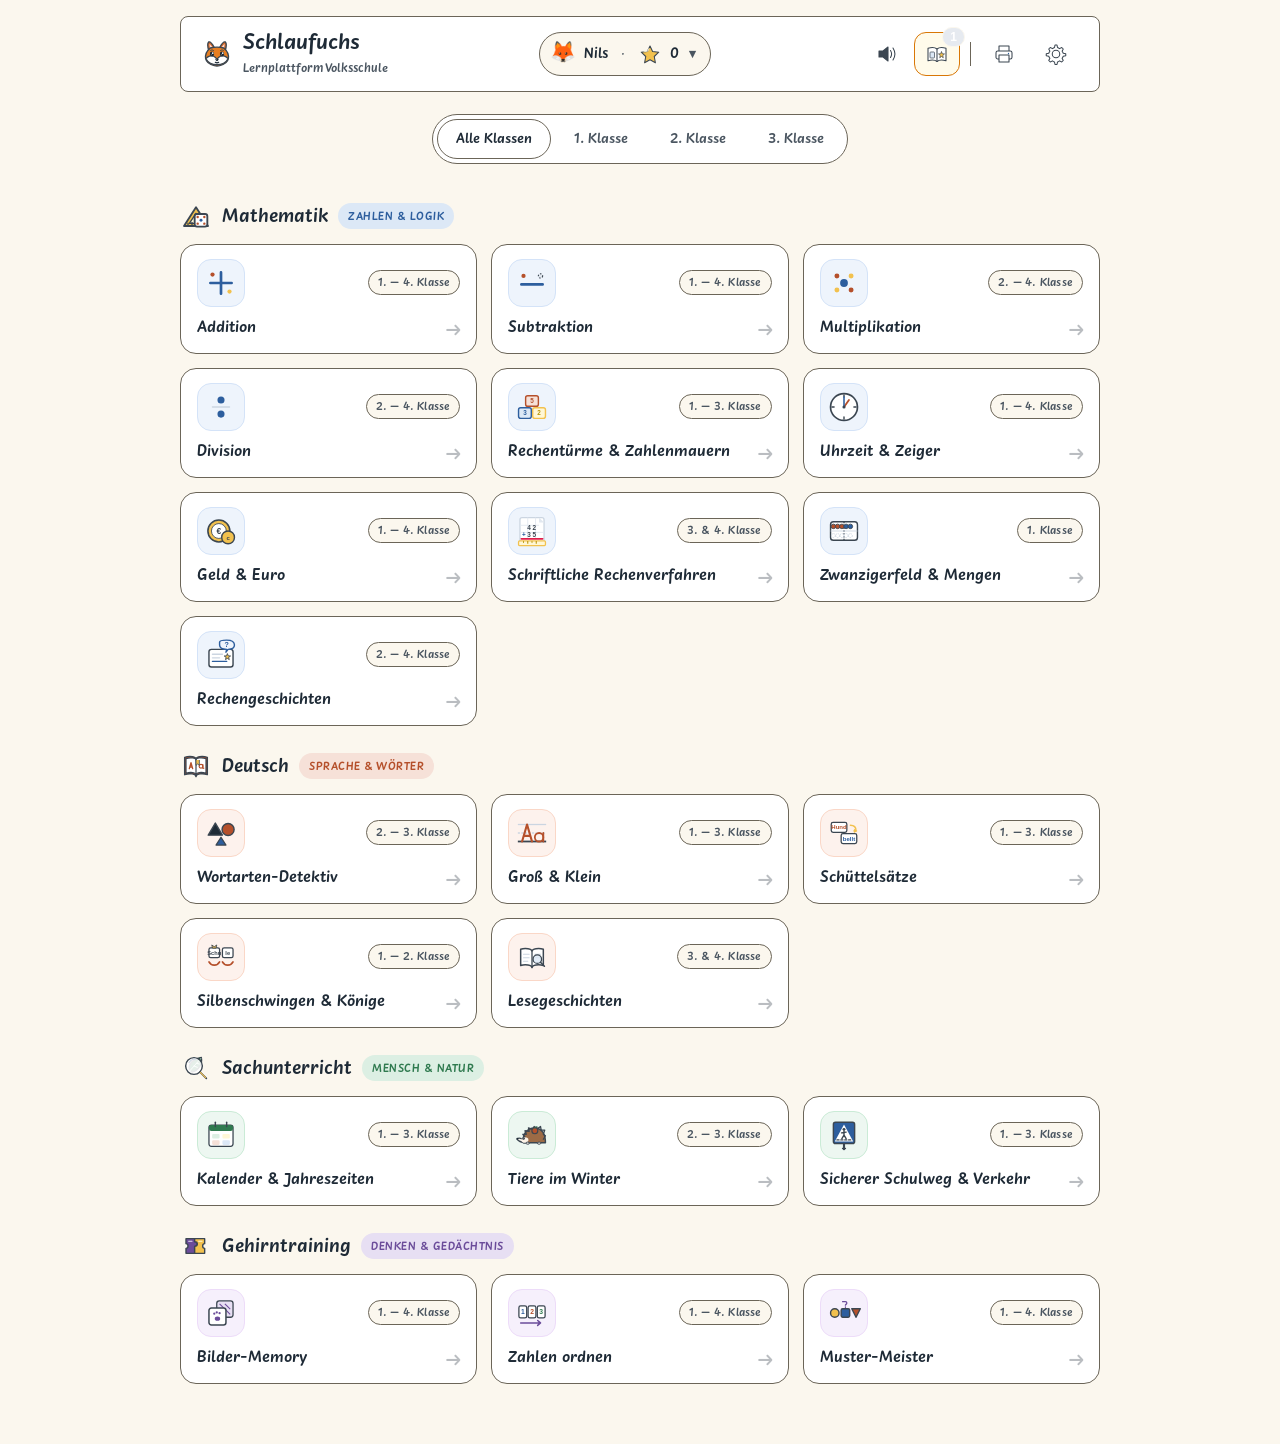
==== commit b40861bc: "Refactoring JS" ====
--- a/index.html
+++ b/index.html
@@ -696,7 +696,7 @@
           <button id="btn-close-profile-modal" class="modal-close-btn">&times;</button>
         </div>
         <div class="modal-body">
-          <p style="margin-bottom: 14px; color: #475569; font-weight: 700;">Wähle dein Profil aus, um deine gesammelten Sterne zu sehen:</p>
+          <p style="margin-bottom: 14px; color: var(--tinte-leise); font-weight: 700;">Wähle dein Profil aus, um deine gesammelten Sterne zu sehen:</p>
           <div id="modal-profiles-grid" class="modal-profiles-grid" style="display: grid; grid-template-columns: repeat(auto-fill, minmax(130px, 1fr)); gap: 12px;"></div>
         </div>
       </div>
@@ -929,11 +929,11 @@
           <!-- SCHLAUFUCHS-SCHATZKISTE (OFFLINE-LERN-BELOHNUNG) -->
           <div class="stickers-treasure-banner">
             <div class="treasure-info">
-              <h4>🦊 Schlaufuchs-Schatzkiste (Arbeitsblatt-Geheimwort)</h4>
+              <h4><img src="assets/icons/fuchs.svg" class="icon-inline-svg" alt="" style="width: 20px; height: 20px;"> Schlaufuchs-Schatzkiste (Arbeitsblatt-Geheimwort)</h4>
               <p>Hast du ein Arbeitsblatt offline mit Stift gelöst? Gib hier dein Geheimwort ein!</p>
             </div>
             <form id="treasure-code-form" class="treasure-form" autocomplete="off">
-              <input type="text" id="input-treasure-code" class="task-input treasure-input" placeholder="GEHEIMWORT" maxlength="15" autocorrect="off" autocapitalize="characters" spellcheck="false" required />
+              <input type="text" id="input-treasure-code" class="task-input treasure-input" placeholder="GEHEIMWORT" maxlength="15" autocomplete="off" autocorrect="off" autocapitalize="characters" spellcheck="false" required />
               <button type="submit" id="btn-submit-treasure-code" class="btn btn-primary btn-treasure">
                 <span>Öffnen</span>
               </button>
@@ -983,16 +983,23 @@
   <script src="js/audio.js"></script>
   <script src="js/dragdrop.js"></script>
   <script src="js/confetti.js"></script>
-  <script src="js/print-engine.js"></script>
-  <script src="js/print.js"></script>
-  <script src="js/worksheets.js"></script>
-  <script src="js/stickers.js"></script>
   <script src="js/validators/index.js"></script>
   <script src="js/generators/math.js"></script>
   <script src="js/generators/german.js"></script>
   <script src="js/generators/general.js"></script>
   <script src="js/generators/brain.js"></script>
-  <script src="js/renderers.js?v=2.9"></script>
+  <script src="js/generators/index.js"></script>
+  <script src="js/print-engine.js"></script>
+  <script src="js/print.js"></script>
+  <script src="js/worksheets.js"></script>
+  <script src="js/stickers.js"></script>
+  <script src="js/renderers/scaffolding.js?v=3.0"></script>
+  <script src="js/renderers/shell.js?v=3.0"></script>
+  <script src="js/renderers/math.js?v=3.0"></script>
+  <script src="js/renderers/german.js?v=3.0"></script>
+  <script src="js/renderers/clocks.js?v=3.0"></script>
+  <script src="js/renderers/general.js?v=3.0"></script>
+  <script src="js/renderers.js?v=3.0"></script>
   <script src="js/admin.js"></script>
   <script src="js/admin-qa.js"></script>
   <script src="js/app.js"></script>
--- a/css/layout.css
+++ b/css/layout.css
@@ -31,8 +31,7 @@
   background: var(--card-bg, #ffffff);
   border-radius: var(--border-radius, 16px);
   padding: 12px 20px;
-  box-shadow: var(--shadow-sm);
-  border: 1.5px solid #e2e8f0;
+  border: 1.5px solid var(--linie-leise);
   display: flex;
   align-items: center;
   justify-content: space-between;
@@ -66,14 +65,14 @@
 .brand-text h1 {
   font-size: 1.45rem;
   font-weight: 900;
-  color: #0f172a;
+  color: var(--tinte);
   line-height: 1.1;
 }
 
 .brand-sub {
   font-size: 0.8rem;
   font-weight: 700;
-  color: var(--text-muted, #64748b);
+  color: var(--text-muted, var(--tinte-leise));
 }
 
 /* Zentrierte Kind-Identität (Sanfte Kachel-Ästhetik) */
@@ -88,14 +87,14 @@
   display: inline-flex;
   align-items: center;
   gap: 8px;
-  background: #f8fafc;
-  border: 1.5px solid #cbd5e1;
+  background: var(--papier);
+  border: 1.5px solid var(--linie-leise);
   border-radius: 999px;
   padding: 6px 14px 6px 10px;
   font-family: var(--font-family);
   font-size: 0.95rem;
   font-weight: 800;
-  color: #1e293b;
+  color: var(--tinte);
   cursor: pointer;
   transition: all 0.2s ease;
   min-height: 44px;
@@ -103,8 +102,8 @@
 
 .header-child-pill:hover,
 .header-profile-btn:hover {
-  background: #f1f5f9;
-  border-color: #94a3b8;
+  background: var(--flaeche);
+  border-color: var(--linie);
 }
 
 .header-child-pill:focus-visible,
@@ -114,7 +113,7 @@
 }
 
 .pill-divider {
-  color: #94a3b8;
+  color: var(--linie);
   font-weight: 400;
   margin: 0 4px;
 }
@@ -128,7 +127,7 @@
 
 .profile-caret {
   font-size: 0.8rem;
-  color: #64748b;
+  color: var(--tinte-leise);
   margin-left: 2px;
 }
 
@@ -143,7 +142,6 @@
   border-radius: 999px;
   font-weight: 800;
   font-size: 0.95rem;
-  box-shadow: var(--shadow-sm);
   min-height: 44px;
 }
 
@@ -171,7 +169,7 @@
   display: inline-block;
   width: 1px;
   height: 24px;
-  background: #cbd5e1;
+  background: var(--linie-leise);
   margin: 0 4px;
 }
 
@@ -189,13 +187,13 @@
   transition: all 0.15s ease;
   min-height: 44px;
   min-width: 44px;
-  color: #475569;
+  color: var(--tinte-leise);
 }
 
 .header-tool-btn:hover {
-  background: #f1f5f9;
-  border-color: #cbd5e1;
-  color: #0f172a;
+  background: var(--flaeche);
+  border-color: var(--linie-leise);
+  color: var(--tinte);
 }
 
 .header-tool-btn:focus-visible {
@@ -234,14 +232,13 @@
   display: inline-flex;
   align-self: center;
   margin: 6px auto 16px auto;
-  background: #f1f5f9;
-  border: 1.5px solid #cbd5e1;
+  background: var(--flaeche);
+  border: 1.5px solid var(--linie-leise);
   border-radius: 999px;
   padding: 4px;
   gap: 4px;
   max-width: 100%;
   overflow-x: auto;
-  box-shadow: inset 0 1px 2px rgba(0, 0, 0, 0.04);
 }
 
 .filter-label {
@@ -257,7 +254,7 @@
   border-radius: 999px;
   border: 1.5px solid transparent;
   background: transparent;
-  color: #475569;
+  color: var(--tinte-leise);
   cursor: pointer;
   transition: all 0.15s ease;
   user-select: none;
@@ -268,15 +265,14 @@
 }
 
 .filter-btn:hover {
-  color: #0f172a;
+  color: var(--tinte);
   background: rgba(255, 255, 255, 0.6);
 }
 
 .filter-btn.active {
   background: #ffffff;
-  color: #0f172a;
-  border-color: #cbd5e1;
-  box-shadow: 0 1px 3px rgba(0, 0, 0, 0.08);
+  color: var(--tinte);
+  border-color: var(--linie-leise);
 }
 
 
@@ -299,7 +295,7 @@
   gap: 10px;
   font-size: 1.25rem;
   font-weight: 900;
-  color: #0f172a;
+  color: var(--tinte);
 }
 
 .subject-icon-svg {
@@ -334,13 +330,12 @@
   position: relative;
   background: var(--card-bg);
   border-radius: 16px;
-  border: 1.5px solid #e2e8f0;
+  border: 1.5px solid var(--linie-leise);
   padding: 14px 16px;
   display: flex;
   flex-direction: column;
   justify-content: space-between;
   gap: 10px;
-  box-shadow: var(--shadow-sm);
   cursor: pointer;
   transition: all 0.2s ease;
   user-select: none;
@@ -355,7 +350,7 @@
   right: 14px;
   font-size: 1.15rem;
   font-weight: 800;
-  color: #94a3b8;
+  color: var(--linie);
   opacity: 0.35;
   transition: all 0.2s cubic-bezier(0.34, 1.56, 0.64, 1);
   line-height: 1;
@@ -363,13 +358,12 @@
 
 .topic-card:hover {
   transform: translateY(-2px);
-  box-shadow: var(--shadow-md);
 }
 
 .topic-card:hover::after {
   opacity: 1;
   transform: translateX(3px);
-  color: #1e293b;
+  color: var(--tinte);
 }
 
 .subject-group[data-subject="math"] .topic-card:hover {
@@ -470,16 +464,16 @@
   font-weight: 700;
   padding: 3px 9px;
   border-radius: 999px;
-  background: #F8FAFC;
-  border: 1px solid #E2E8F0;
-  color: #64748B;
+  background: var(--papier);
+  border: 1px solid var(--linie-leise);
+  color: var(--tinte-leise);
   letter-spacing: 0.2px;
 }
 
 .topic-body h3 {
   font-size: 1.05rem;
   font-weight: 800;
-  color: #0f172a;
+  color: var(--tinte);
   line-height: 1.3;
 }
 
@@ -510,8 +504,7 @@
 .exercise-topbar {
   background: #ffffff;
   border-radius: 16px;
-  border: 1.5px solid #e2e8f0;
-  box-shadow: var(--shadow-sm);
+  border: 1.5px solid var(--linie-leise);
   padding: 8px 16px;
   display: flex;
   align-items: center;
@@ -531,22 +524,22 @@
   display: inline-flex;
   align-items: center;
   gap: 6px;
-  background: #f1f5f9;
-  border: 1.5px solid #cbd5e1;
+  background: var(--flaeche);
+  border: 1.5px solid var(--linie-leise);
   border-radius: 999px;
   padding: 6px 14px;
   font-family: var(--font-family);
   font-size: 0.95rem;
   font-weight: 800;
-  color: #334155;
+  color: var(--tinte);
   cursor: pointer;
   min-height: 40px;
   transition: all 0.15s ease;
 }
 
 .btn-focus-back:hover {
-  background: #e2e8f0;
-  color: #0f172a;
+  background: var(--linie-leise);
+  color: var(--tinte);
 }
 
 .back-icon {
@@ -569,8 +562,8 @@
 }
 
 .focus-tool-btn {
-  background: #f8fafc;
-  border: 1.5px solid #e2e8f0;
+  background: var(--papier);
+  border: 1.5px solid var(--linie-leise);
   border-radius: 10px;
   padding: 6px 10px;
   font-size: 1.15rem;
@@ -580,14 +573,14 @@
   justify-content: center;
   min-height: 40px;
   min-width: 40px;
-  color: #334155;
+  color: var(--tinte);
   transition: all 0.15s ease;
 }
 
 .focus-tool-btn:hover {
-  background: #f1f5f9;
-  border-color: #cbd5e1;
-  color: #0f172a;
+  background: var(--flaeche);
+  border-color: var(--linie-leise);
+  color: var(--tinte);
 }
 
 /* Mehr-Optionen Dropdown für Lehrkräfte & Eltern */
@@ -601,9 +594,8 @@
   top: calc(100% + 8px);
   right: 0;
   background: #ffffff;
-  border: 1.5px solid #cbd5e1;
+  border: 1.5px solid var(--linie-leise);
   border-radius: 14px;
-  box-shadow: 0 8px 24px rgba(0, 0, 0, 0.12);
   padding: 6px;
   min-width: 210px;
   display: none;
@@ -623,7 +615,7 @@
   font-family: var(--font-family);
   font-size: 0.92rem;
   font-weight: 700;
-  color: #1e293b;
+  color: var(--tinte);
   cursor: pointer;
   text-align: left;
   transition: background 0.15s ease;
@@ -631,7 +623,7 @@
 }
 
 .focus-dropdown-btn:hover {
-  background: #f1f5f9;
+  background: var(--flaeche);
 }
 
 .dropdown-icon-svg {
@@ -704,14 +696,53 @@
 }
 
 .modal-card {
-  background: #ffffff;
-  border-radius: 20px;
+  background: var(--flaeche, #ffffff);
+  border-radius: var(--radius, 8px);
   max-width: 540px;
   width: 100%;
   max-height: 90vh;
   overflow-y: auto;
-  box-shadow: 0 20px 45px rgba(0, 0, 0, 0.2);
-  border: 1.5px solid #e2e8f0;
+  border: var(--rahmen, 2px solid var(--linie));
+}
+
+.schlaufuchs-dialog-card {
+  background: var(--flaeche, #FFFFFF);
+  border: var(--rahmen, 2px solid var(--linie));
+  border-radius: var(--radius, 8px);
+  max-width: 440px;
+  width: 100%;
+  padding: var(--abstand-4, 24px);
+  text-align: center;
+}
+
+.schlaufuchs-dialog-icon {
+  margin-bottom: var(--abstand-2, 12px);
+  display: flex;
+  justify-content: center;
+}
+
+.schlaufuchs-dialog-title {
+  font-family: var(--schrift-text);
+  font-size: var(--text-titel, 1.4rem);
+  font-weight: 700;
+  color: var(--tinte);
+  margin: 0 0 var(--abstand-2, 12px) 0;
+}
+
+.schlaufuchs-dialog-msg {
+  font-family: var(--schrift-text);
+  font-size: 1.1rem;
+  color: var(--tinte-leise);
+  line-height: var(--zeilenhoehe, 1.5);
+  margin-bottom: var(--abstand-4, 24px);
+  white-space: pre-line;
+}
+
+.schlaufuchs-dialog-actions {
+  display: flex;
+  gap: var(--abstand-2, 12px);
+  justify-content: center;
+  flex-wrap: wrap;
 }
 
 .modal-card-lg {
@@ -723,21 +754,21 @@
   align-items: center;
   justify-content: space-between;
   padding: 18px 24px;
-  border-bottom: 1px solid #f1f5f9;
+  border-bottom: 1px solid var(--flaeche);
 }
 
 .modal-header h3 {
   margin: 0;
   font-size: 1.25rem;
   font-weight: 900;
-  color: #1e293b;
+  color: var(--tinte);
 }
 
 .modal-close-btn {
   background: none;
   border: none;
   font-size: 1.8rem;
-  color: #94a3b8;
+  color: var(--linie);
   cursor: pointer;
   padding: 4px 8px;
   line-height: 1;
@@ -746,8 +777,8 @@
 }
 
 .modal-close-btn:hover {
-  color: #1e293b;
-  background: #f1f5f9;
+  color: var(--tinte);
+  background: var(--flaeche);
 }
 
 .modal-body {
@@ -761,27 +792,26 @@
 }
 
 .profile-pick-card {
-  background: #f8fafc;
-  border: 2px solid #e2e8f0;
-  border-radius: 16px;
+  background: var(--flaeche, #FFFFFF);
+  border: 2px solid var(--linie, #3B4651);
+  border-radius: var(--radius, 8px);
   padding: 16px 12px;
   text-align: center;
   cursor: pointer;
-  transition: all 0.2s ease;
+  transition: all 0.15s ease;
   user-select: none;
 }
 
 .profile-pick-card:hover {
-  border-color: #2563eb;
-  background: #ffffff;
-  transform: translateY(-2px);
-  box-shadow: 0 6px 16px rgba(37, 99, 235, 0.15);
+  border-color: var(--mathe, #2D5E9E);
+  background: var(--papier, #FBF7EE);
 }
 
 .profile-pick-card.active-profile {
-  border-color: #2563eb;
-  background: #eff6ff;
-  box-shadow: 0 0 0 2px rgba(37, 99, 235, 0.2);
+  border-color: var(--mathe, #2D5E9E);
+  background: var(--mathe-hell, #DCE8F6);
+  outline: 2px solid var(--mathe, #2D5E9E);
+  outline-offset: 1px;
 }
 
 .admin-grade-label:hover {
@@ -837,8 +867,7 @@
 .exercise-topbar {
   background: #ffffff;
   border-radius: 16px;
-  border: 1.5px solid #e2e8f0;
-  box-shadow: var(--shadow-sm);
+  border: 1.5px solid var(--linie-leise);
   padding: 8px 16px;
   display: flex;
   align-items: center;
@@ -858,22 +887,22 @@
   display: inline-flex;
   align-items: center;
   gap: 6px;
-  background: #f1f5f9;
-  border: 1.5px solid #cbd5e1;
+  background: var(--flaeche);
+  border: 1.5px solid var(--linie-leise);
   border-radius: 999px;
   padding: 6px 14px;
   font-family: var(--font-family);
   font-size: 0.95rem;
   font-weight: 800;
-  color: #334155;
+  color: var(--tinte);
   cursor: pointer;
   min-height: 40px;
   transition: all 0.15s ease;
 }
 
 .btn-focus-back:hover {
-  background: #e2e8f0;
-  color: #0f172a;
+  background: var(--linie-leise);
+  color: var(--tinte);
 }
 
 .back-icon {
@@ -896,8 +925,8 @@
 }
 
 .focus-tool-btn {
-  background: #f8fafc;
-  border: 1.5px solid #e2e8f0;
+  background: var(--papier);
+  border: 1.5px solid var(--linie-leise);
   border-radius: 10px;
   padding: 6px 10px;
   font-size: 1.15rem;
@@ -907,13 +936,13 @@
   justify-content: center;
   min-height: 40px;
   min-width: 40px;
-  color: #334155;
+  color: var(--tinte);
   transition: all 0.15s ease;
 }
 
 .focus-tool-btn:hover {
-  background: #f1f5f9;
-  border-color: #cbd5e1;
-  color: #0f172a;
-}
-
+  background: var(--flaeche);
+  border-color: var(--linie-leise);
+  color: var(--tinte);
+}
+
--- a/css/components.css
+++ b/css/components.css
@@ -56,7 +56,7 @@
   font-family: var(--schrift-text, inherit);
   font-size: 1.15rem;
   font-weight: 800;
-  color: var(--tinte-leise, #64748B);
+  color: var(--tinte-leise, #6f675e);
   min-width: 28px;
   flex-shrink: 0;
   padding-top: 0;
@@ -141,7 +141,7 @@
 }
 
 .task-equals {
-  color: var(--tinte-leise, #64748B);
+  color: var(--tinte-leise, #6f675e);
   font-weight: 800;
 }
 
--- a/css/exercises.css
+++ b/css/exercises.css
@@ -5,14 +5,13 @@
 
 .twenty-field-box {
   background: #ffffff;
-  border: 2px solid #cbd5e1;
+  border: 2px solid var(--linie-leise);
   border-radius: 16px;
   padding: 12px;
   margin: 12px 0;
   display: inline-flex;
   flex-direction: column;
   gap: 10px;
-  box-shadow: 0 4px 12px rgba(0, 0, 0, 0.05);
 }
 
 .twenty-field-row {
@@ -37,7 +36,7 @@
   top: -4px;
   bottom: -4px;
   width: 2px;
-  background: #94a3b8;
+  background: var(--linie);
   opacity: 0.6;
 }
 
@@ -45,26 +44,24 @@
   width: 28px;
   height: 28px;
   border-radius: 50%;
-  border: 2px solid #cbd5e1;
-  background: #f8fafc;
+  border: 2px solid var(--linie-leise);
+  background: var(--papier);
   transition: transform 0.2s ease;
 }
 
 .twenty-dot.blue-dot {
   background: #2563eb;
   border-color: #1d4ed8;
-  box-shadow: 0 2px 6px rgba(37, 99, 235, 0.4);
 }
 
 .twenty-dot.red-dot {
   background: #ef4444;
   border-color: #b91c1c;
-  box-shadow: 0 2px 6px rgba(239, 68, 68, 0.4);
 }
 
 .twenty-dot.empty-dot {
   background: #ffffff;
-  border-color: #cbd5e1;
+  border-color: var(--linie-leise);
 }
 
 /* =========================================
@@ -74,7 +71,6 @@
 .stvo-sign {
   display: inline-block;
   vertical-align: middle;
-  filter: drop-shadow(0 4px 10px rgba(0, 0, 0, 0.15));
   transition: transform 0.2s ease;
 }
 
@@ -84,9 +80,9 @@
 
 .task-sign-display {
   padding: 8px;
-  background: #f8fafc;
+  background: var(--papier);
   border-radius: 16px;
-  border: 1px solid #e2e8f0;
+  border: 1px solid var(--linie-leise);
   width: fit-content;
   margin: 0 auto 12px auto;
   display: flex;
@@ -126,7 +122,6 @@
   background: #2563eb;
   color: white;
   border: 1.5px solid #1d4ed8;
-  box-shadow: 0 2px 6px rgba(37, 99, 235, 0.2);
 }
 
 .btn-primary:hover {
@@ -137,7 +132,6 @@
   background: #15803d;
   color: white;
   border: 1.5px solid #166534;
-  box-shadow: 0 2px 6px rgba(21, 128, 61, 0.2);
 }
 
 .btn-success:hover {
@@ -145,14 +139,14 @@
 }
 
 .btn-secondary {
-  background: #f1f5f9;
-  color: #334155;
-  border: 1.5px solid #cbd5e1;
+  background: var(--flaeche);
+  color: var(--tinte);
+  border: 1.5px solid var(--linie-leise);
 }
 
 .btn-secondary:hover {
-  background: #e2e8f0;
-  color: #0f172a;
+  background: var(--linie-leise);
+  color: var(--tinte);
 }
 
 .btn-check {
@@ -192,9 +186,9 @@
   padding: 10px 14px;
   min-height: 48px;
   border-radius: var(--border-radius-sm);
-  border: 1.5px solid #cbd5e1;
-  background-color: #f8fafc;
-  color: #1e293b;
+  border: 1.5px solid var(--linie-leise);
+  background-color: var(--papier);
+  color: var(--tinte);
   cursor: pointer;
   outline: none;
 }
@@ -219,9 +213,9 @@
   width: 32px;
   height: 32px;
   border-radius: 50%;
-  border: 2px solid #cbd5e1;
+  border: 2px solid var(--linie-leise);
   background: #ffffff;
-  color: #64748b;
+  color: var(--tinte-leise);
   font-size: 0.85rem;
   font-weight: 800;
   display: flex;
@@ -235,15 +229,16 @@
 }
 
 .exercise-step-dot:hover {
-  border-color: #94a3b8;
-  background: #f8fafc;
+  border-color: var(--linie);
+  background: var(--papier);
 }
 
 .exercise-step-dot.active {
   border-color: #2563eb;
   background: #eff6ff;
   color: #1d4ed8;
-  box-shadow: 0 0 0 3px rgba(37, 99, 235, 0.2);
+  outline: 2px solid var(--fokus, #2563eb);
+  outline-offset: 2px;
   transform: scale(1.08);
 }
 
@@ -271,16 +266,15 @@
 
 .exercise-focus-wrapper .task-card {
   background: #ffffff;
-  border: 1.5px solid #e2e8f0;
+  border: 1.5px solid var(--linie-leise);
   border-radius: 20px;
   padding: 36px 32px;
-  box-shadow: 0 4px 16px rgba(0, 0, 0, 0.04);
 }
 
 .exercise-focus-wrapper .task-equation {
   font-size: 2.4rem;
   font-weight: 800;
-  color: #1e293b;
+  color: var(--tinte);
   justify-content: center;
   gap: 18px;
   margin: 16px 0;
@@ -298,8 +292,8 @@
   width: 124px;
   height: 64px;
   border-radius: 14px;
-  border: 2px solid #cbd5e1;
-  background: #f8fafc;
+  border: 2px solid var(--linie-leise);
+  background: var(--papier);
 }
 
 .exercise-focus-nav {
@@ -332,7 +326,6 @@
   flex-direction: column;
   align-items: center;
   gap: 16px;
-  box-shadow: var(--shadow-md);
   animation: popIn 0.3s ease-out;
 }
 
@@ -355,7 +348,7 @@
 
 .summary-msg {
   font-size: 1.1rem;
-  color: #334155;
+  color: var(--tinte);
   font-weight: 700;
   max-width: 480px;
   line-height: 1.5;
@@ -397,12 +390,12 @@
 .task-pyramid-title {
   font-size: 1.15rem;
   font-weight: 900;
-  color: #1e293b;
+  color: var(--tinte);
 }
 
 .task-pyramid-desc {
   font-size: 0.9rem;
-  color: #64748b;
+  color: var(--tinte-leise);
   font-weight: 600;
 }
 
@@ -412,8 +405,8 @@
   align-items: center;
   gap: 8px;
   padding: 14px 20px;
-  background: #f8fafc;
-  border: 2px dashed #cbd5e1;
+  background: var(--papier);
+  border: 2px dashed var(--linie-leise);
   border-radius: 18px;
   margin-bottom: 16px;
 }
@@ -428,24 +421,23 @@
   width: 84px;
   height: 58px;
   background: #ffffff;
-  border: 2px solid #cbd5e1;
+  border: 2px solid var(--linie-leise);
   border-radius: 12px;
   display: flex;
   align-items: center;
   justify-content: center;
   font-size: 1.45rem;
   font-weight: 900;
-  color: #1e293b;
-  box-shadow: 0 3px 6px rgba(0, 0, 0, 0.05);
+  color: var(--tinte);
   position: relative;
   transition: all 0.2s ease;
   user-select: none;
 }
 
 .pyramid-brick.given {
-  background: #f1f5f9;
-  border-color: #94a3b8;
-  color: #0f172a;
+  background: var(--flaeche);
+  border-color: var(--linie);
+  color: var(--tinte);
 }
 
 .pyramid-brick-input {
@@ -458,13 +450,13 @@
 .pyramid-brick-input:hover {
   border-color: #2563eb;
   transform: translateY(-2px);
-  box-shadow: 0 6px 14px rgba(37, 99, 235, 0.15);
 }
 
 .pyramid-brick-input:focus-within {
   border-color: #2563eb;
   background: #ffffff;
-  box-shadow: 0 0 0 4px rgba(37, 99, 235, 0.22);
+  outline: 2px solid var(--fokus, #2563eb);
+  outline-offset: 2px;
   transform: translateY(-2px);
 }
 
@@ -473,7 +465,8 @@
   border-color: #22c55e;
   background: #f0fdf4;
   color: #15803d;
-  box-shadow: 0 0 0 3px rgba(34, 197, 94, 0.2);
+  outline: 2px solid var(--fokus, #2563eb);
+  outline-offset: 2px;
 }
 
 .pyramid-brick.brick-incorrect,
@@ -481,7 +474,8 @@
   border-color: #ef4444;
   background: #fef2f2;
   color: #b91c1c;
-  box-shadow: 0 0 0 3px rgba(239, 68, 68, 0.2);
+  outline: 2px solid var(--fokus, #2563eb);
+  outline-offset: 2px;
   animation: shake 0.35s ease;
 }
 
@@ -489,7 +483,8 @@
 .pyramid-brick-input.brick-empty-warning {
   border-color: #f59e0b;
   background: #fffbeb;
-  box-shadow: 0 0 0 3px rgba(245, 158, 11, 0.25);
+  outline: 2px solid var(--fokus, #2563eb);
+  outline-offset: 2px;
   animation: shake 0.35s ease;
 }
 
@@ -502,7 +497,7 @@
   font-family: inherit;
   font-size: 1.45rem;
   font-weight: 900;
-  color: #1e293b;
+  color: var(--tinte);
   outline: none;
   padding: 0;
   -webkit-appearance: none;
@@ -517,7 +512,7 @@
 }
 
 .pyramid-input::placeholder {
-  color: #94a3b8;
+  color: var(--linie);
   font-weight: 700;
 }
 
@@ -536,7 +531,7 @@
 .word-types-instruction {
   font-size: 1.05rem;
   font-weight: 700;
-  color: #475569;
+  color: var(--tinte-leise);
 }
 
 .words-row {
@@ -560,11 +555,10 @@
   gap: 8px;
   align-items: center;
   background: #ffffff;
-  border: 2px solid #e2e8f0;
+  border: 2px solid var(--linie-leise);
   border-radius: var(--border-radius-sm);
   padding: 12px 14px;
   transition: all 0.2s ease;
-  box-shadow: 0 2px 4px rgba(0, 0, 0, 0.04);
 }
 
 .word-card-item.type-nomen {
@@ -585,7 +579,7 @@
 .word-text {
   font-size: 1.3rem;
   font-weight: 900;
-  color: #1e293b;
+  color: var(--tinte);
 }
 
 .word-type-tags {
@@ -602,38 +596,41 @@
   padding: 8px 12px;
   min-height: 44px; /* iPad Touch Standard */
   border-radius: 10px;
-  border: 2px solid #cbd5e1;
+  border: 2px solid var(--linie-leise);
   cursor: pointer;
   user-select: none;
-  background: #f8fafc;
-  color: #475569;
+  background: var(--papier);
+  color: var(--tinte-leise);
   transition: all 0.15s ease;
 }
 
 .word-tag-btn:hover {
-  background: #e2e8f0;
-  border-color: #94a3b8;
+  background: var(--linie-leise);
+  border-color: var(--linie);
 }
 
 .word-tag-btn[data-type="nomen"].selected {
   background: #2563eb;
   color: white;
   border-color: #1d4ed8;
-  box-shadow: 0 0 0 3px rgba(37, 99, 235, 0.3);
+  outline: 2px solid var(--fokus, #2563eb);
+  outline-offset: 2px;
 }
 
 .word-tag-btn[data-type="verb"].selected {
   background: #dc2626;
   color: white;
   border-color: #b91c1c;
-  box-shadow: 0 0 0 3px rgba(220, 38, 38, 0.3);
+  outline: 2px solid var(--fokus, #2563eb);
+  outline-offset: 2px;
 }
 
 .word-tag-btn[data-type="adjektiv"].selected {
   background: #16a34a;
   color: white;
   border-color: #15803d;
-  box-shadow: 0 0 0 3px rgba(22, 163, 74, 0.3);
+  outline: 2px solid var(--fokus, #2563eb);
+  outline-offset: 2px;
 }
 
 .word-token {
@@ -641,11 +638,11 @@
   padding: 4px 10px;
   margin: 2px 4px;
   border-radius: 8px;
-  border: 2px solid #cbd5e1;
-  background: #f8fafc;
+  border: 2px solid var(--linie-leise);
+  background: var(--papier);
   font-weight: 800;
   font-size: 1.15rem;
-  color: #1e293b;
+  color: var(--tinte);
   transition: all 0.2s ease;
 }
 
@@ -690,12 +687,12 @@
 
 .hint-text {
   padding-left: 6px;
-  color: var(--tinte-leise, #64748B);
+  color: var(--tinte-leise, var(--tinte-leise));
 }
 
 .scramble-pool {
-  background: #f1f5f9;
-  border: 2px dashed #cbd5e1;
+  background: var(--flaeche);
+  border: 2px dashed var(--linie-leise);
 }
 
 .scramble-target {
@@ -711,9 +708,8 @@
   min-height: 44px;
   border-radius: 10px;
   background: white;
-  color: #1e293b;
-  border: 2px solid #cbd5e1;
-  box-shadow: 0 2px 4px rgba(0, 0, 0, 0.05);
+  color: var(--tinte);
+  border: 2px solid var(--linie-leise);
   cursor: pointer;
   user-select: none;
   display: inline-flex;
@@ -749,9 +745,9 @@
   padding: 12px 18px;
   min-height: 52px; /* iPad Touch Mindesthöhe */
   border-radius: var(--border-radius-sm);
-  border: 2px solid #cbd5e1;
+  border: 2px solid var(--linie-leise);
   background: #ffffff;
-  color: #1e293b;
+  color: var(--tinte);
   cursor: pointer;
   display: flex;
   align-items: center;
@@ -760,14 +756,13 @@
   line-height: 1.4;
   transition: all 0.2s cubic-bezier(0.4, 0, 0.2, 1);
   user-select: none;
-  box-shadow: 0 2px 4px rgba(0, 0, 0, 0.03);
   position: relative;
 }
 
 .choice-btn:hover,
 .option-btn:hover {
-  background: #f8fafc;
-  border-color: #94a3b8;
+  background: var(--papier);
+  border-color: var(--linie);
   transform: translateY(-1px);
 }
 
@@ -783,7 +778,8 @@
   border-color: #2563eb;
   color: #1d4ed8;
   font-weight: 800;
-  box-shadow: 0 0 0 3px rgba(37, 99, 235, 0.25), 0 4px 12px rgba(37, 99, 235, 0.15);
+  outline: 2px solid var(--fokus, #2563eb);
+  outline-offset: 2px;
   transform: translateY(-1px);
 }
 
@@ -839,7 +835,6 @@
   cursor: grabbing;
   opacity: 0.85;
   transform: scale(1.06);
-  box-shadow: 0 10px 20px rgba(0, 0, 0, 0.2);
   z-index: 1000;
 }
 
@@ -851,7 +846,8 @@
   transform: scale(1.08);
   border-color: var(--primary-color);
   background-color: #dbeafe;
-  box-shadow: 0 0 0 3px rgba(79, 70, 229, 0.35);
+  outline: 2px solid var(--fokus, #2563eb);
+  outline-offset: 2px;
 }
 
 .drop-zone {
@@ -865,7 +861,8 @@
 
 .drop-zone.drag-hover {
   transform: scale(1.02);
-  box-shadow: 0 0 0 4px rgba(79, 70, 229, 0.25);
+  outline: 2px solid var(--fokus, #2563eb);
+  outline-offset: 2px;
   border-color: #3b82f6;
 }
 
@@ -884,8 +881,8 @@
   display: flex;
   flex-direction: column;
   gap: 8px;
-  border: 2px dashed #cbd5e1;
-  background: #f8fafc;
+  border: 2px dashed var(--linie-leise);
+  background: var(--papier);
   transition: all 0.2s ease;
 }
 
@@ -942,9 +939,9 @@
 .sequence-slot {
   width: 68px;
   height: 68px;
-  border: 2px dashed #94a3b8;
+  border: 2px dashed var(--linie);
   border-radius: 14px;
-  background: #f1f5f9;
+  background: var(--flaeche);
   display: flex;
   align-items: center;
   justify-content: center;
@@ -958,7 +955,7 @@
   left: 6px;
   font-size: 0.75rem;
   font-weight: 800;
-  color: #94a3b8;
+  color: var(--linie);
 }
 
 .sequence-pool {
@@ -967,9 +964,9 @@
   gap: 12px;
   justify-content: center;
   padding: 14px;
-  background: #f8fafc;
+  background: var(--papier);
   border-radius: var(--border-radius-sm);
-  border: 2px solid #e2e8f0;
+  border: 2px solid var(--linie-leise);
   min-height: 72px;
   width: 100%;
 }
@@ -978,15 +975,14 @@
   width: 58px;
   height: 58px;
   background: white;
-  border: 2px solid #cbd5e1;
+  border: 2px solid var(--linie-leise);
   border-radius: 12px;
   display: flex;
   align-items: center;
   justify-content: center;
   font-size: 1.45rem;
   font-weight: 900;
-  color: #1e293b;
-  box-shadow: 0 4px 8px rgba(0, 0, 0, 0.06);
+  color: var(--tinte);
   user-select: none;
   cursor: grab;
   touch-action: none;
@@ -1004,13 +1000,13 @@
   flex-wrap: wrap;
   gap: 12px;
   padding-bottom: 12px;
-  border-bottom: 1px dashed #e2e8f0;
+  border-bottom: 1px dashed var(--linie-leise);
 }
 
 .memory-stats {
   font-size: 1.05rem;
   font-weight: 800;
-  color: #475569;
+  color: var(--tinte-leise);
 }
 
 .memory-grid {
@@ -1046,7 +1042,6 @@
   transition: transform 0.45s cubic-bezier(0.4, 0, 0.2, 1);
   transform-style: preserve-3d;
   border-radius: 16px;
-  box-shadow: 0 4px 10px rgba(0, 0, 0, 0.08);
 }
 
 .memory-card.flipped .memory-card-inner,
@@ -1080,19 +1075,19 @@
 
 .memory-card-front {
   background: white;
-  color: #1e293b;
-  border: 3px solid #cbd5e1;
+  color: var(--tinte);
+  border: 3px solid var(--linie-leise);
   transform: rotateY(180deg);
   font-size: 1.45rem;
   font-weight: 900;
-  box-shadow: 0 4px 10px rgba(0, 0, 0, 0.08);
 }
 
 .memory-card.matched .memory-card-front {
   background: #d1fae5;
   border-color: #10b981;
   color: #065f46;
-  box-shadow: 0 0 0 3px rgba(16, 185, 129, 0.35);
+  outline: 2px solid var(--fokus, #2563eb);
+  outline-offset: 2px;
   animation: matchPop 0.4s ease;
 }
 
@@ -1117,12 +1112,11 @@
   border-collapse: collapse;
   border-radius: 12px;
   overflow: hidden;
-  box-shadow: var(--shadow-sm);
   background: white;
 }
 
 .place-value-table th, .place-value-table td {
-  border: 1px solid #cbd5e1;
+  border: 1px solid var(--linie-leise);
   padding: 8px 4px;
   text-align: center;
   font-size: 1.15rem;
@@ -1130,8 +1124,8 @@
 }
 
 .place-value-table th {
-  background: #f1f5f9;
-  color: #334155;
+  background: var(--flaeche);
+  color: var(--tinte);
   font-size: 0.95rem;
 }
 
@@ -1195,9 +1189,9 @@
   flex-wrap: wrap;
   gap: 10px;
   padding: 12px;
-  background: #f8fafc;
+  background: var(--papier);
   border-radius: var(--border-radius-sm);
-  border: 2px solid #e2e8f0;
+  border: 2px solid var(--linie-leise);
   width: 100%;
 }
 
@@ -1205,13 +1199,12 @@
   width: 62px;
   height: 62px;
   background: white;
-  border: 2px solid #cbd5e1;
+  border: 2px solid var(--linie-leise);
   border-radius: 14px;
   display: flex;
   align-items: center;
   justify-content: center;
   font-size: 1.8rem;
-  box-shadow: 0 3px 6px rgba(0, 0, 0, 0.05);
   user-select: none;
 }
 
@@ -1253,7 +1246,7 @@
   width: 64px;
   height: 64px;
   background: white;
-  border: 2px solid #94a3b8;
+  border: 2px solid var(--linie);
   border-radius: 14px;
   display: flex;
   align-items: center;
@@ -1261,7 +1254,6 @@
   font-size: 1.85rem;
   cursor: grab;
   touch-action: none;
-  box-shadow: 0 4px 8px rgba(0, 0, 0, 0.07);
   transition: all 0.15s ease;
   user-select: none;
 }
@@ -1274,7 +1266,8 @@
 .pattern-option-btn.selected {
   border-color: var(--primary-color);
   background: #e0e7ff;
-  box-shadow: 0 0 0 3px rgba(79, 70, 229, 0.25);
+  outline: 2px solid var(--fokus, #2563eb);
+  outline-offset: 2px;
 }
 
 /* Konfetti Canvas */
@@ -1515,6 +1508,16 @@
   transition: all 0.2s ease;
 }
 
+.reading-question-card.reading-q-correct {
+  border-color: var(--mathe, #2D5E9E);
+  background: var(--mathe-hell, #DCE8F6);
+}
+
+.reading-question-card.reading-q-incorrect {
+  border-color: var(--linie, #3B4651);
+  background: var(--nochmal, #E6EAF0);
+}
+
 .reading-question-title {
   font-family: var(--schrift-text);
   font-weight: 700;
--- a/css/stickers.css
+++ b/css/stickers.css
@@ -24,14 +24,14 @@
 
 .booster-info p {
   font-size: 0.9rem;
-  color: #475569;
+  color: var(--tinte-leise);
   font-weight: 700;
 }
 
 .btn-booster {
   background: #eab308;
   border: 1.5px solid #ca8a04;
-  color: #1e293b;
+  color: var(--tinte);
   font-weight: 900;
 }
 
@@ -124,7 +124,7 @@
 .stickers-collection-title {
   font-size: 1.15rem;
   font-weight: 900;
-  color: #1e293b;
+  color: var(--tinte);
 }
 
 .stickers-collection-stats {
@@ -136,7 +136,7 @@
 .stickers-progress-bar-bg {
   width: 100%;
   height: 8px;
-  background: #e2e8f0;
+  background: var(--linie-leise);
   border-radius: 999px;
   overflow: hidden;
 }
@@ -174,25 +174,23 @@
   align-items: center;
   transition: transform 0.2s ease, box-shadow 0.2s ease;
   user-select: none;
-  background: #f8fafc;
-  border: 2px dashed #cbd5e1;
+  background: var(--papier);
+  border: 2px dashed var(--linie-leise);
 }
 
 .sticker-album-card.owned {
   background: #ffffff;
   border: 2.5px solid #93c5fd;
-  box-shadow: 0 4px 14px rgba(37, 99, 235, 0.12);
 }
 
 .sticker-album-card.owned:hover {
   transform: translateY(-3px);
   border-color: #3b82f6;
-  box-shadow: 0 8px 20px rgba(37, 99, 235, 0.2);
 }
 
 .sticker-album-card.locked {
-  background: #f8fafc;
-  border: 2px dashed #cbd5e1;
+  background: var(--papier);
+  border: 2px dashed var(--linie-leise);
 }
 
 .sticker-card-inner {
@@ -209,8 +207,8 @@
   left: 10px;
   font-size: 0.75rem;
   font-weight: 800;
-  color: #64748b;
-  background: #e2e8f0;
+  color: var(--tinte-leise);
+  background: var(--linie-leise);
   padding: 2px 7px;
   border-radius: 6px;
   letter-spacing: 0.5px;
@@ -230,14 +228,14 @@
 .sticker-album-card .sticker-name {
   font-weight: 900;
   font-size: 0.92rem;
-  color: #1e293b;
+  color: var(--tinte);
   margin-bottom: 2px;
 }
 
 .sticker-album-card .sticker-desc {
   font-size: 0.76rem;
   font-weight: 700;
-  color: #64748b;
+  color: var(--tinte-leise);
   line-height: 1.25;
 }
 
@@ -249,8 +247,8 @@
   width: 54px;
   height: 54px;
   border-radius: 50%;
-  background: #f1f5f9;
-  border: 1.5px dashed #cbd5e1;
+  background: var(--flaeche);
+  border: 1.5px dashed var(--linie-leise);
   display: flex;
   align-items: center;
   justify-content: center;
@@ -259,13 +257,13 @@
 
 .sticker-silhouette-star {
   font-size: 1.8rem;
-  color: #cbd5e1;
+  color: var(--linie-leise);
 }
 
 .sticker-category-tag {
   font-size: 0.78rem;
   font-weight: 800;
-  color: #94a3b8;
+  color: var(--linie);
 }
 
 /* Trophäen-Vitrine */
@@ -276,13 +274,13 @@
 .trophies-title {
   font-size: 1.15rem;
   font-weight: 900;
-  color: #1e293b;
+  color: var(--tinte);
   margin-bottom: 2px;
 }
 
 .trophies-subtitle {
   font-size: 0.82rem;
-  color: #64748b;
+  color: var(--tinte-leise);
   font-weight: 600;
 }
 
--- a/css/admin.css
+++ b/css/admin.css
@@ -13,7 +13,6 @@
   background: var(--flaeche, #FFFFFF);
   border: 2px solid var(--linie, #3B4651);
   border-radius: var(--radius, 8px);
-  box-shadow: none !important;
   overflow: hidden;
 }
 
@@ -74,7 +73,6 @@
   padding: 9px 18px !important;
   min-height: 44px !important;
   border-radius: var(--radius, 8px) !important;
-  box-shadow: none !important;
   cursor: pointer !important;
   display: inline-flex !important;
   align-items: center !important;
@@ -91,7 +89,6 @@
   background: var(--mathe, #2D5E9E) !important;
   color: #FFFFFF !important;
   border: 2px solid var(--linie, #3B4651) !important;
-  box-shadow: none !important;
 }
 
 #admin-modal .btn-primary:hover,
@@ -106,7 +103,6 @@
   background: var(--flaeche, #FFFFFF) !important;
   color: var(--tinte, #1E2A36) !important;
   border: 2px solid var(--linie-leise, #6B6558) !important;
-  box-shadow: none !important;
 }
 
 #admin-modal .btn-secondary:hover,
@@ -122,7 +118,6 @@
   background: var(--flaeche, #FFFFFF) !important;
   color: var(--deutsch, #B5502B) !important;
   border: 2px solid var(--deutsch, #B5502B) !important;
-  box-shadow: none !important;
 }
 
 #admin-modal .btn-danger-outline:hover,
@@ -150,7 +145,6 @@
   font-family: var(--schrift-text, sans-serif);
   font-size: 1rem;
   color: var(--tinte, #1E2A36);
-  box-shadow: none !important;
   box-sizing: border-box;
 }
 
--- a/css/print.css
+++ b/css/print.css
@@ -216,7 +216,6 @@
 
 .preview-body .print-page {
   background: #FFFFFF !important;
-  box-shadow: 0 4px 20px rgba(0, 0, 0, 0.15); /* check-regeln:ignore */
   border: 1px solid #C8C2B4;
   border-radius: 4px;
   width: 210mm;
@@ -728,7 +727,7 @@
   align-items: flex-start;
   gap: 10px;
   padding-bottom: 8px;
-  border-bottom: 0.5pt solid #e2e8f0; /* check-regeln:ignore */
+  border-bottom: 0.5pt solid var(--linie-leise); /* check-regeln:ignore */
 }
 
 .print-task-num {
@@ -1176,7 +1175,6 @@
 
   .print-page {
     border: none !important;
-    box-shadow: none !important; /* check-regeln:ignore */
     padding: 0 !important;
     margin: 0 !important;
     width: 100% !important;
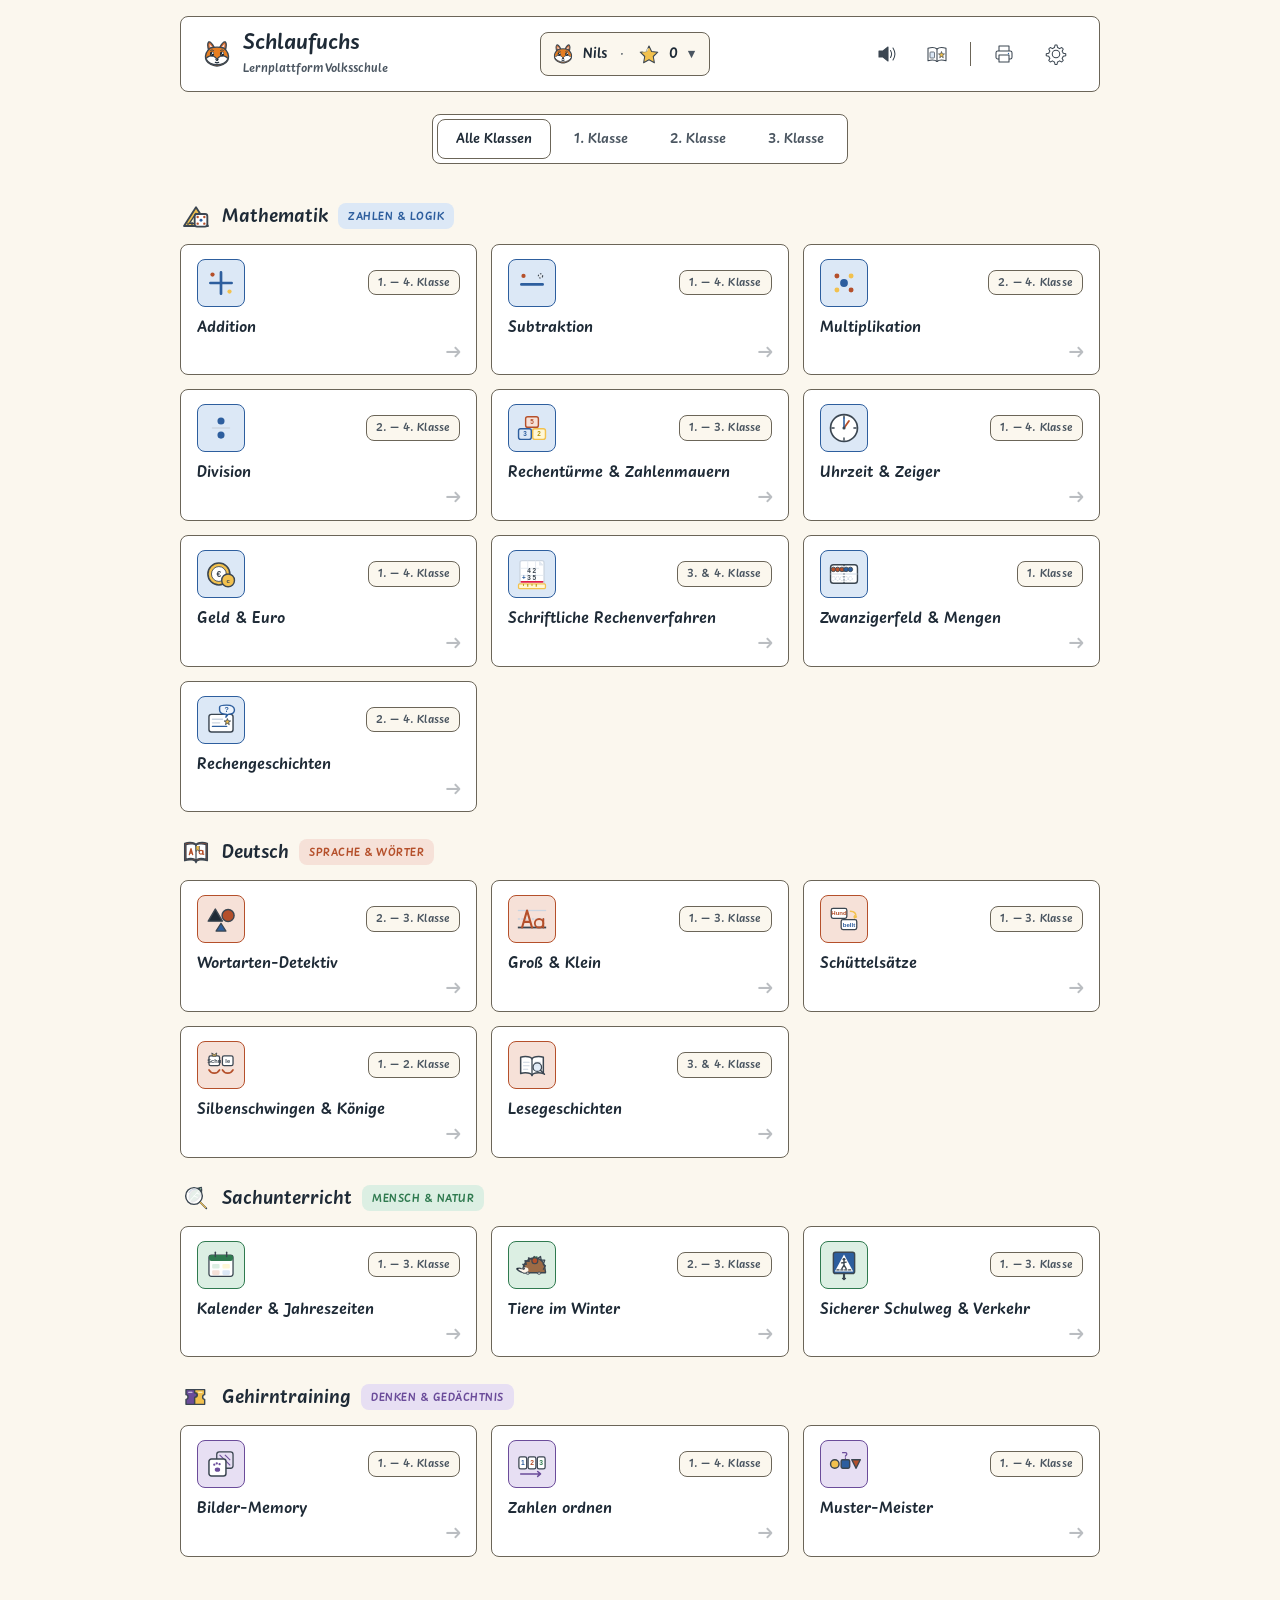
==== commit 5ec936db: "Improved AGENTS.md & Refactoring" ====
--- a/index.html
+++ b/index.html
@@ -9,8 +9,9 @@
   <meta name="apple-mobile-web-app-capable" content="yes">
   <meta name="apple-mobile-web-app-status-bar-style" content="default">
   <meta name="apple-mobile-web-app-title" content="Schlaufuchs">
-  <link rel="stylesheet" href="css/tokens.css?v=3.0">
-  <link rel="stylesheet" href="css/base.css?v=3.0">
+  <link rel="stylesheet" href="css/tokens.css?v=3.1">
+  <link rel="stylesheet" href="css/tokens-druck.css?v=3.1">
+  <link rel="stylesheet" href="css/base.css?v=3.1">
   <link rel="stylesheet" href="css/layout.css?v=3.0">
   <link rel="stylesheet" href="css/components.css?v=3.0">
   <link rel="stylesheet" href="css/exercises.css?v=3.0">
@@ -52,7 +53,7 @@
           </button>
           <button class="header-tool-btn" id="btn-open-stickers" title="Mein Sticker-Album & Trophäen" aria-label="Mein Sticker-Album und Trophäen öffnen">
             <img src="assets/icons/album.svg" class="header-icon-svg" alt="Sammelheft">
-            <span class="sticker-badge" id="booster-count-badge" style="display: none;">0</span>
+            <span class="sticker-badge" id="sticker-reward-badge" style="display: none;">0</span>
           </button>
         </div>
 
@@ -465,12 +466,12 @@
             <div class="topic-card" data-topic-id="general-austria" data-grade="4">
               <div class="topic-header">
                 <div class="topic-icon-badge">
-                  <img src="assets/icons/themen/general/oesterreich.svg" class="topic-icon-svg" alt="Österreich">
+                  <img src="assets/icons/themen/general/oesterreich.svg" class="topic-icon-svg" alt="Bundesländer & Hauptstädte">
                 </div>
                 <span class="grade-pill">4. Klasse</span>
               </div>
               <div class="topic-body">
-                <h3>Österreich: Bundesländer & Hauptstädte</h3>
+                <h3>Bundesländer & Hauptstädte</h3>
               </div>
               <div class="topic-footer">
                 <span class="topic-stars" id="stars-general-austria"></span>
@@ -822,11 +823,23 @@
                     Schlaufuchs-Geheimwort & Rätsel aktivieren (belohnt Offline-Fleiß in der Schatzkiste)
                   </label>
                 </div>
-                <div class="admin-action-row" style="margin-top: 14px;">
-                  <button type="button" id="btn-admin-print-cert" class="btn btn-secondary">
-                    <img src="assets/icons/drucken.svg" class="icon-inline-svg" alt="">
-                    <span>Schlaufuchs-Urkunde drucken</span>
-                  </button>
+                <div class="admin-cert-print-box" style="margin-top: 16px; padding-top: 16px; border-top: 1.5px solid var(--linie-leise);">
+                  <div class="admin-form-group">
+                    <label for="admin-cert-child-name" class="admin-form-label">Name des Kindes für die Ehrenurkunde:</label>
+                    <input type="text" id="admin-cert-child-name" class="task-input" placeholder="Name des Kindes (z. B. Nils)" style="max-width: 320px; margin-bottom: 10px;" autocomplete="off" />
+                  </div>
+                  <div class="admin-action-row" style="gap: 10px; flex-wrap: wrap;">
+                    <button type="button" id="btn-admin-print-full-cert" class="btn btn-primary">
+                      <img src="assets/icons/drucken.svg" class="icon-inline-svg" alt="">
+                      <span>Vollständige Urkunde drucken (alle Sterne &amp; Stempel)</span>
+                    </button>
+                    <button type="button" id="btn-admin-print-cert" class="btn btn-secondary">
+                      <span>Mit aktuellem Gerätestand drucken</span>
+                    </button>
+                  </div>
+                  <p class="admin-form-hint" style="margin-top: 8px;">
+                    Ideal für Fremdgeräte &amp; Lehrer-PCs: Druckt die Ehrenurkunde mit allen 84 Sternen und allen 16 Sammel-Stickern für das Kind aus, ohne den Stoff auf diesem Gerät durchspielen zu müssen.
+                  </p>
                 </div>
               </section>
 
@@ -916,14 +929,11 @@
           </div>
         </div>
         <div class="modal-body">
-          <div class="stickers-booster-banner">
-            <div class="booster-info">
-              <h4>Sammelpäckchen</h4>
-              <p>Für je 5 gesammelte Sterne erhältst du ein Überraschungs-Päckchen!</p>
-            </div>
-            <button id="btn-open-booster" class="btn btn-primary btn-booster">
-              <span>Päckchen öffnen</span>
-            </button>
+          <div class="stickers-hero-banner">
+            <div class="sticker-hero-info">
+              <h4>Sammelalbum</h4>
+              <p>Löse Übungsserien am Bildschirm oder Arbeitsblätter auf Papier, um deine Sammelbilder freizuschalten.</p>
+            </div>
           </div>
 
           <!-- SCHLAUFUCHS-SCHATZKISTE (OFFLINE-LERN-BELOHNUNG) -->
@@ -944,10 +954,7 @@
           <div class="stickers-collection-header">
             <div class="stickers-collection-title-wrap">
               <h4 id="stickers-collection-title" class="stickers-collection-title"><img src="assets/icons/album.svg" class="icon-inline-svg" alt=""> Mein Sammelheft</h4>
-              <span id="stickers-collection-stats" class="stickers-collection-stats">1 von 16 eingeklebt</span>
-            </div>
-            <div class="stickers-progress-bar-bg">
-              <div id="stickers-progress-bar-fill" class="stickers-progress-bar-fill" style="width: 6%;"></div>
+              <span id="stickers-collection-stats" class="stickers-collection-stats"></span>
             </div>
           </div>
           <div id="stickers-album-grid" class="stickers-album-grid"></div>
@@ -961,8 +968,8 @@
       </div>
     </div>
 
-    <!-- OVERLAY: BOOSTER REVEAL CELEBRATION -->
-    <div id="booster-reveal-overlay" class="modal-overlay booster-reveal-overlay"></div>
+    <!-- OVERLAY: SAMMELBILD CELEBRATION -->
+    <div id="sticker-reveal-overlay" class="modal-overlay sticker-reveal-overlay"></div>
   </div>
 
   <!-- A4-Druckbereich für Arbeitsblätter & Urkunden -->
--- a/css/tokens.css
+++ b/css/tokens.css
@@ -55,7 +55,9 @@
 
   /* Rückmeldung: bewusst weder Rot noch Grün */
   --richtig:       #F2C14E;   /* Sonnengelb, dunkler Text darauf: 8,7 : 1 */
+  --richtig-hell:  #FDF6E2;   /* Zartgelb für Flächen */
   --nochmal:       #E6EAF0;   /* ruhiges Grau-Blau, 12 : 1 */
+  --nochmal-hell:  #F4F6F9;   /* Kiesel für Flächen */
   --fokus:         #1E2A36;   /* Fokus-Ring */
 
   /* Abstände (8-px-Raster) */
--- a/css/tokens-druck.css
+++ b/css/tokens-druck.css
@@ -0,0 +1,46 @@
+/* tokens-druck.css
+   Ergänzt css/tokens.css um Maße für den A4-Druck.
+   Einzige Quelle für Druckmaße (Linien, Kästchen, Schriftgrößen). Einheiten: mm und pt.
+   Alle Lineatur- und Kästchenwerte sind [VERLAG] oder [OFFEN],
+   siehe .agents/skills/arbeitsblatt-druck/lineatur.md. Nicht raten, nur nach Rücksprache ändern. */
+
+:root {
+  /* Blatt */
+  --druck-rand-links: 20mm;   /* Lochrand für den Ordner */
+  --druck-rand-rechts: 12mm;
+  --druck-rand-oben: 12mm;
+  --druck-rand-unten: 14mm;
+
+  /* Linien (nur Linien und Text tragen Information, nie Flächenfarbe) */
+  --druck-linie-fein: 0.35mm;
+  --druck-linie: 0.6mm;
+  --druck-linie-stark: 0.9mm;
+  --druck-tinte: #000;
+  --druck-grau-band: #e6e6e6;  /* nur Zusatz, nie einzige Orientierung */
+
+  /* Schriftgrößen Aufgabentext (Mindestwert 14pt) */
+  --druck-schrift-s1: 18pt;
+  --druck-schrift-s2: 16pt;
+  --druck-schrift-s3: 14pt;
+  --druck-schrift-s4: 14pt;
+
+  /* Rechenkästchen je Schulstufe [VERLAG]; Stufe 2 [OFFEN] */
+  --druck-kaestchen-s1: 10mm;
+  --druck-kaestchen-s2: 7mm;
+  --druck-kaestchen-s3: 5mm;
+  --druck-kaestchen-s4: 5mm;
+
+  /* Schreibzeilen: Oberband / Mittelband / Unterband [VERLAG], Stufe 4 [OFFEN] */
+  --druck-zeile-s1-oben: 8mm;  --druck-zeile-s1-mitte: 8mm;  --druck-zeile-s1-unten: 8mm;
+  --druck-zeile-s2-oben: 6mm;  --druck-zeile-s2-mitte: 6mm;  --druck-zeile-s2-unten: 6mm;
+  --druck-zeile-s3-oben: 12mm; --druck-zeile-s3-mitte: 6mm;  --druck-zeile-s3-unten: 0mm;
+  --druck-zeile-s4-oben: 8mm;  --druck-zeile-s4-mitte: 4mm;  --druck-zeile-s4-unten: 0mm;
+
+  /* Antwortfeld Zahl (Anzahl Kästchen = Stellen der Lösung, Minimum 3) */
+  --druck-antwort-min-kaestchen: 3;
+}
+
+@page {
+  size: A4 portrait;
+  margin: var(--druck-rand-oben) var(--druck-rand-rechts) var(--druck-rand-unten) var(--druck-rand-links);
+}
--- a/css/base.css
+++ b/css/base.css
@@ -68,49 +68,49 @@
 }
 
 :root {
-  --primary-color: var(--mathe, #2D5E9E);
-  --primary-hover: #1d4ed8;
-  --primary-light: var(--mathe-hell, #DCE8F6);
+  --primary-color: var(--mathe);
+  --primary-hover: var(--mathe);
+  --primary-light: var(--mathe-hell);
   
-  --math-color: var(--mathe, #2D5E9E);
-  --math-light: var(--mathe-hell, #DCE8F6);
-  --math-border: #bfdbfe;
+  --math-color: var(--mathe);
+  --math-light: var(--mathe-hell);
+  --math-border: var(--linie-leise);
 
-  --german-color: var(--deutsch, #B5502B);
-  --german-light: var(--deutsch-hell, #F6E1D8);
-  --german-border: #fecaca;
+  --german-color: var(--deutsch);
+  --german-light: var(--deutsch-hell);
+  --german-border: var(--linie-leise);
 
-  --general-color: var(--sach, #2F7A4F);
-  --general-light: var(--sach-hell, #DCEFE3);
-  --general-border: #a7f3d0;
+  --general-color: var(--sach);
+  --general-light: var(--sach-hell);
+  --general-border: var(--linie-leise);
 
-  --brain-color: var(--denken, #6B4C9A);
-  --brain-light: var(--denken-hell, #E7DFF3);
-  --brain-border: #e9d5ff;
+  --brain-color: var(--denken);
+  --brain-light: var(--denken-hell);
+  --brain-border: var(--linie-leise);
 
-  --success-color: var(--richtig, #F2C14E);
-  --success-light: #fefce8;
-  --success-border: var(--linie, #3B4651);
+  --success-color: var(--richtig);
+  --success-light: var(--richtig-hell);
+  --success-border: var(--linie);
   
-  --error-color: var(--linie, #3B4651);
-  --error-light: var(--nochmal, #E6EAF0);
-  --error-border: var(--linie-leise, #6B6558);
+  --error-color: var(--linie);
+  --error-light: var(--nochmal-hell);
+  --error-border: var(--linie-leise);
 
-  --star-gold: var(--richtig, #F2C14E);
+  --star-gold: var(--richtig);
 
-  --bg-canvas: var(--papier, #FBF7EE);
-  --card-bg: var(--flaeche, #FFFFFF);
-  --text-main: var(--tinte, #1E2A36);
-  --text-muted: var(--tinte-leise, #4A5560);
-  --border-radius: var(--radius, 8px);
-  --border-radius-sm: var(--radius, 8px);
+  --bg-canvas: var(--papier);
+  --card-bg: var(--flaeche);
+  --text-main: var(--tinte);
+  --text-muted: var(--tinte-leise);
+  --border-radius: var(--radius);
+  --border-radius-sm: var(--radius);
 
   --shadow-sm: none;
   --shadow-md: none;
   --shadow-lg: none;
 
-  --font-family: var(--schrift-text, 'PrimaeText', sans-serif);
-  --font-display: var(--schrift-zahl, 'Primae', sans-serif);
+  --font-family: var(--schrift-text);
+  --font-display: var(--schrift-zahl);
   --font-cursive: 'PrimaeText-Cursive', 'PrimaeCursive', cursive;
 }
 
--- a/css/layout.css
+++ b/css/layout.css
@@ -28,8 +28,8 @@
    HEADER & TOP BAR (Sanfte, ruhige Kachel-Ästhetik)
    ======================================================== */
 .main-header {
-  background: var(--card-bg, #ffffff);
-  border-radius: var(--border-radius, 16px);
+  background: var(--card-bg);
+  border-radius: var(--radius);
   padding: 12px 20px;
   border: 1.5px solid var(--linie-leise);
   display: flex;
@@ -53,7 +53,7 @@
 }
 
 .brand:focus-visible {
-  outline: 2px solid var(--mathe, #2255A4);
+  outline: 2px solid var(--mathe);
   outline-offset: 2px;
 }
 
@@ -89,7 +89,7 @@
   gap: 8px;
   background: var(--papier);
   border: 1.5px solid var(--linie-leise);
-  border-radius: 999px;
+  border-radius: var(--radius);
   padding: 6px 14px 6px 10px;
   font-family: var(--font-family);
   font-size: 0.95rem;
@@ -108,7 +108,7 @@
 
 .header-child-pill:focus-visible,
 .header-profile-btn:focus-visible {
-  outline: 2px solid var(--mathe, #2255A4);
+  outline: 2px solid var(--mathe);
   outline-offset: 2px;
 }
 
@@ -135,18 +135,18 @@
   display: flex;
   align-items: center;
   gap: 6px;
-  background: #fffbeb;
-  color: #92400e;
-  border: 1.5px solid #fde68a;
+  background: var(--richtig-hell);
+  color: var(--tinte);
+  border: 1.5px solid var(--richtig);
   padding: 6px 14px;
-  border-radius: 999px;
+  border-radius: var(--radius);
   font-weight: 800;
   font-size: 0.95rem;
   min-height: 44px;
 }
 
 .star-icon {
-  color: var(--star-gold, #F2C14E);
+  color: var(--star-gold);
   font-size: 1.15rem;
   display: inline-flex;
   align-items: center;
@@ -176,7 +176,7 @@
 .header-tool-btn {
   background: transparent;
   border: 1.5px solid transparent;
-  border-radius: 12px;
+  border-radius: var(--radius);
   padding: 8px 10px;
   font-size: 1.2rem;
   cursor: pointer;
@@ -197,19 +197,19 @@
 }
 
 .header-tool-btn:focus-visible {
-  outline: 2px solid var(--mathe, #2255A4);
+  outline: 2px solid var(--mathe);
   outline-offset: 2px;
 }
 
 .header-tool-btn.has-packs {
-  border-color: #d97706;
-  background: #fffbeb;
+  border-color: var(--richtig);
+  background: var(--richtig-hell);
 }
 
 .header-tool-btn.active {
-  background: var(--mathe-hell, #DCE8F6);
-  border-color: var(--mathe, #2255A4);
-  color: var(--mathe, #2255A4);
+  background: var(--mathe-hell);
+  border-color: var(--mathe);
+  color: var(--mathe);
 }
 
 /* Views toggling */
@@ -234,7 +234,7 @@
   margin: 6px auto 16px auto;
   background: var(--flaeche);
   border: 1.5px solid var(--linie-leise);
-  border-radius: 999px;
+  border-radius: var(--radius);
   padding: 4px;
   gap: 4px;
   max-width: 100%;
@@ -251,7 +251,7 @@
   font-weight: 800;
   padding: 8px 18px;
   min-height: 40px;
-  border-radius: 999px;
+  border-radius: var(--radius);
   border: 1.5px solid transparent;
   background: transparent;
   color: var(--tinte-leise);
@@ -270,7 +270,7 @@
 }
 
 .filter-btn.active {
-  background: #ffffff;
+  background: var(--flaeche);
   color: var(--tinte);
   border-color: var(--linie-leise);
 }
@@ -309,7 +309,7 @@
   font-size: 0.75rem;
   font-weight: 800;
   padding: 4px 10px;
-  border-radius: 999px;
+  border-radius: var(--radius);
   text-transform: uppercase;
   letter-spacing: 0.5px;
 }
@@ -329,7 +329,7 @@
 .topic-card {
   position: relative;
   background: var(--card-bg);
-  border-radius: 16px;
+  border-radius: var(--radius);
   border: 1.5px solid var(--linie-leise);
   padding: 14px 16px;
   display: flex;
@@ -367,31 +367,31 @@
 }
 
 .subject-group[data-subject="math"] .topic-card:hover {
-  border-color: #2D5E9E;
+  border-color: var(--mathe);
 }
 .subject-group[data-subject="math"] .topic-card:hover::after {
-  color: #2D5E9E;
+  color: var(--mathe);
 }
 
 .subject-group[data-subject="german"] .topic-card:hover {
-  border-color: #B5502B;
+  border-color: var(--deutsch);
 }
 .subject-group[data-subject="german"] .topic-card:hover::after {
-  color: #B5502B;
+  color: var(--deutsch);
 }
 
 .subject-group[data-subject="general"] .topic-card:hover {
-  border-color: #2F7A4F;
+  border-color: var(--sach);
 }
 .subject-group[data-subject="general"] .topic-card:hover::after {
-  color: #2F7A4F;
+  color: var(--sach);
 }
 
 .subject-group[data-subject="brain"] .topic-card:hover {
-  border-color: #6B4C9A;
+  border-color: var(--denken);
 }
 .subject-group[data-subject="brain"] .topic-card:hover::after {
-  color: #6B4C9A;
+  color: var(--denken);
 }
 
 .topic-header {
@@ -404,7 +404,7 @@
 .topic-icon-badge {
   width: 48px;
   height: 48px;
-  border-radius: 14px;
+  border-radius: var(--radius);
   display: flex;
   align-items: center;
   justify-content: center;
@@ -417,23 +417,23 @@
 }
 
 .subject-group[data-subject="math"] .topic-icon-badge {
-  background: #EEF4FC;
-  border: 1px solid #D4E3F8;
+  background: var(--mathe-hell);
+  border: 1px solid var(--mathe);
 }
 
 .subject-group[data-subject="german"] .topic-icon-badge {
-  background: #FDF2ED;
-  border: 1px solid #FAD7C7;
+  background: var(--deutsch-hell);
+  border: 1px solid var(--deutsch);
 }
 
 .subject-group[data-subject="general"] .topic-icon-badge {
-  background: #EDF7F1;
-  border: 1px solid #CAEBD6;
+  background: var(--sach-hell);
+  border: 1px solid var(--sach);
 }
 
 .subject-group[data-subject="brain"] .topic-icon-badge {
-  background: #F6F0FC;
-  border: 1px solid #EDDCF9;
+  background: var(--denken-hell);
+  border: 1px solid var(--denken);
 }
 
 .topic-icon {
@@ -463,7 +463,7 @@
   font-size: 0.74rem;
   font-weight: 700;
   padding: 3px 9px;
-  border-radius: 999px;
+  border-radius: var(--radius);
   background: var(--papier);
   border: 1px solid var(--linie-leise);
   color: var(--tinte-leise);
@@ -475,6 +475,7 @@
   font-weight: 800;
   color: var(--tinte);
   line-height: 1.3;
+  min-height: 2.6em;
 }
 
 .topic-footer {
@@ -489,7 +490,7 @@
 }
 
 .topic-stars {
-  color: #D97706;
+  color: var(--richtig);
   display: inline-flex;
   gap: 3px;
   font-size: 1.15rem;
@@ -502,8 +503,8 @@
 
 .exercise-focus-topbar,
 .exercise-topbar {
-  background: #ffffff;
-  border-radius: 16px;
+  background: var(--flaeche);
+  border-radius: var(--radius);
   border: 1.5px solid var(--linie-leise);
   padding: 8px 16px;
   display: flex;
@@ -526,7 +527,7 @@
   gap: 6px;
   background: var(--flaeche);
   border: 1.5px solid var(--linie-leise);
-  border-radius: 999px;
+  border-radius: var(--radius);
   padding: 6px 14px;
   font-family: var(--font-family);
   font-size: 0.95rem;
@@ -593,9 +594,9 @@
   position: absolute;
   top: calc(100% + 8px);
   right: 0;
-  background: #ffffff;
-  border: 1.5px solid var(--linie-leise);
-  border-radius: 14px;
+  background: var(--flaeche);
+  border: 1.5px solid var(--linie-leise);
+  border-radius: var(--radius);
   padding: 6px;
   min-width: 210px;
   display: none;
@@ -640,22 +641,22 @@
   position: absolute;
   top: -6px;
   right: -6px;
-  background: var(--nochmal, #dc2626);
-  color: #FFFFFF;
+  background: var(--mathe);
+  color: var(--flaeche);
   font-size: 0.75rem;
-  font-weight: 900;
-  border-radius: 999px;
+  font-weight: 800;
+  border-radius: var(--radius);
   padding: 2px 7px;
   min-width: 20px;
   text-align: center;
-  border: 1px solid var(--papier, #ffffff);
+  border: 1px solid var(--papier);
 }
 
 .btn-speaker {
-  background: var(--flaeche, #F3EEDF);
-  border: var(--rahmen, 2px solid #1E252B);
-  color: var(--mathe, #2255A4);
-  border-radius: var(--radius, 12px);
+  background: var(--flaeche);
+  border: var(--rahmen);
+  color: var(--mathe);
+  border-radius: var(--radius);
   width: var(--ziel-min, 56px);
   height: var(--ziel-min, 56px);
   min-width: 48px;
@@ -671,8 +672,8 @@
 }
 
 .btn-speaker:hover {
-  background: var(--papier, #FBF7EE);
-  border-color: var(--mathe, #2255A4);
+  background: var(--papier);
+  border-color: var(--mathe);
 }
 
 /* =========================================
@@ -696,8 +697,8 @@
 }
 
 .modal-card {
-  background: var(--flaeche, #ffffff);
-  border-radius: var(--radius, 8px);
+  background: var(--flaeche);
+  border-radius: var(--radius);
   max-width: 540px;
   width: 100%;
   max-height: 90vh;
@@ -706,9 +707,9 @@
 }
 
 .schlaufuchs-dialog-card {
-  background: var(--flaeche, #FFFFFF);
+  background: var(--flaeche);
   border: var(--rahmen, 2px solid var(--linie));
-  border-radius: var(--radius, 8px);
+  border-radius: var(--radius);
   max-width: 440px;
   width: 100%;
   padding: var(--abstand-4, 24px);
@@ -792,9 +793,9 @@
 }
 
 .profile-pick-card {
-  background: var(--flaeche, #FFFFFF);
-  border: 2px solid var(--linie, #3B4651);
-  border-radius: var(--radius, 8px);
+  background: var(--flaeche);
+  border: 2px solid var(--linie);
+  border-radius: var(--radius);
   padding: 16px 12px;
   text-align: center;
   cursor: pointer;
@@ -803,20 +804,20 @@
 }
 
 .profile-pick-card:hover {
-  border-color: var(--mathe, #2D5E9E);
-  background: var(--papier, #FBF7EE);
+  border-color: var(--mathe);
+  background: var(--papier);
 }
 
 .profile-pick-card.active-profile {
-  border-color: var(--mathe, #2D5E9E);
-  background: var(--mathe-hell, #DCE8F6);
-  outline: 2px solid var(--mathe, #2D5E9E);
+  border-color: var(--mathe);
+  background: var(--mathe-hell);
+  outline: 2px solid var(--mathe);
   outline-offset: 1px;
 }
 
 .admin-grade-label:hover {
-  border-color: var(--mathe, #2D5E9E);
-  background: var(--mathe-hell, #DCE8F6);
+  border-color: var(--mathe);
+  background: var(--mathe-hell);
 }
 
 /* =========================================
@@ -865,8 +866,8 @@
 
 .exercise-focus-topbar,
 .exercise-topbar {
-  background: #ffffff;
-  border-radius: 16px;
+  background: var(--flaeche);
+  border-radius: var(--radius);
   border: 1.5px solid var(--linie-leise);
   padding: 8px 16px;
   display: flex;
@@ -889,7 +890,7 @@
   gap: 6px;
   background: var(--flaeche);
   border: 1.5px solid var(--linie-leise);
-  border-radius: 999px;
+  border-radius: var(--radius);
   padding: 6px 14px;
   font-family: var(--font-family);
   font-size: 0.95rem;
--- a/css/components.css
+++ b/css/components.css
@@ -10,9 +10,9 @@
 }
 
 .task-card {
-  background: var(--papier, #FBF7EE);
-  border: var(--rahmen, 2px solid #1E252B);
-  border-radius: var(--radius, 12px);
+  background: var(--papier);
+  border: var(--rahmen);
+  border-radius: var(--radius);
   padding: 20px 24px;
   display: flex;
   flex-direction: column;
@@ -21,17 +21,17 @@
 }
 
 .task-card:hover {
-  border-color: var(--tinte, #1E252B);
+  border-color: var(--tinte);
 }
 
 .task-card.correct {
-  background-color: var(--erfolg-hell, #F0FDF4);
-  border-color: var(--erfolg, #2E7D32);
+  background-color: var(--richtig-hell);
+  border-color: var(--richtig);
 }
 
 .task-card.incorrect {
-  background-color: var(--nochmal-hell, #FDE8E8);
-  border-color: var(--nochmal, #C83232);
+  background-color: var(--nochmal-hell);
+  border-color: var(--linie-leise);
 }
 
 /* =========================================
@@ -56,7 +56,7 @@
   font-family: var(--schrift-text, inherit);
   font-size: 1.15rem;
   font-weight: 800;
-  color: var(--tinte-leise, #6f675e);
+  color: var(--tinte-leise);
   min-width: 28px;
   flex-shrink: 0;
   padding-top: 0;
@@ -69,7 +69,7 @@
   font-family: var(--schrift-titel, inherit);
   font-size: 1.25rem;
   font-weight: 700;
-  color: var(--tinte, #1E252B);
+  color: var(--tinte);
   line-height: 1.4;
   flex: 1;
   display: inline-flex;
@@ -93,7 +93,7 @@
   align-items: center;
   justify-content: space-between;
   width: 100%;
-  border-top: 2px solid var(--linie-leise, #C8C2B4);
+  border-top: 2px solid var(--linie-leise);
   padding-top: 14px;
   margin-top: 6px;
   gap: 12px;
@@ -130,18 +130,18 @@
   gap: 14px;
   font-size: 2.1rem;
   font-weight: 800;
-  color: var(--tinte, #1E252B);
+  color: var(--tinte);
   width: 100%;
 }
 
 .task-op {
-  color: var(--mathe, #2255A4);
+  color: var(--mathe);
   font-weight: 900;
   font-size: 2.2rem;
 }
 
 .task-equals {
-  color: var(--tinte-leise, #6f675e);
+  color: var(--tinte-leise);
   font-weight: 800;
 }
 
@@ -153,10 +153,10 @@
   width: 110px;
   height: var(--ziel-min, 56px);
   text-align: center;
-  border: var(--rahmen, 2px solid #1E252B);
-  border-radius: var(--radius, 12px);
-  background-color: var(--papier, #FBF7EE);
-  color: var(--tinte, #1E252B);
+  border: var(--rahmen);
+  border-radius: var(--radius);
+  background-color: var(--papier);
+  color: var(--tinte);
   outline: none;
   transition: all 0.15s ease;
   -moz-appearance: textfield;
@@ -172,32 +172,32 @@
   font-family: var(--schrift-text, inherit);
   font-size: 1.4rem;
   font-weight: 700;
-  color: var(--tinte-leise, #4A5560);
+  color: var(--tinte-leise);
   opacity: 0.45;
 }
 
 .exercise-focus-wrapper .task-input::placeholder {
   font-size: 1.4rem;
   font-weight: 700;
-  color: var(--tinte-leise, #4A5560);
+  color: var(--tinte-leise);
   opacity: 0.45;
 }
 
 .task-input:focus {
-  border-color: var(--mathe, #2255A4);
-  background-color: #FFFFFF;
+  border-color: var(--mathe);
+  background-color: var(--flaeche);
 }
 
 .task-card.correct .task-input {
-  border-color: var(--erfolg, #2E7D32);
-  background-color: #FFFFFF;
-  color: var(--erfolg, #2E7D32);
+  border-color: var(--richtig);
+  background-color: var(--flaeche);
+  color: var(--tinte);
 }
 
 .task-card.incorrect .task-input {
-  border-color: var(--nochmal, #C83232);
-  background-color: #FFFFFF;
-  color: var(--nochmal, #C83232);
+  border-color: var(--linie-leise);
+  background-color: var(--flaeche);
+  color: var(--tinte);
 }
 
 /* Feedback & Aktionen */
@@ -218,13 +218,13 @@
 }
 
 .task-feedback.correct {
-  color: #047857;
-  animation: popIn 0.3s cubic-bezier(0.175, 0.885, 0.32, 1.275);
+  color: var(--tinte);
+  animation: popIn 0.25s ease-out;
 }
 
 .task-feedback.incorrect {
-  color: #b91c1c;
-  animation: shake 0.3s ease-in-out;
+  color: var(--tinte-leise);
+  animation: none;
 }
 
 @keyframes popIn {
@@ -243,9 +243,9 @@
    ========================================= */
 
 .header-sound-btn {
-  background: var(--flaeche, #F3EEDF);
-  border: var(--rahmen, 2px solid #1E252B);
-  border-radius: var(--radius, 12px);
+  background: var(--flaeche);
+  border: var(--rahmen);
+  border-radius: var(--radius);
   padding: 8px 12px;
   font-size: 1.25rem;
   cursor: pointer;
@@ -259,13 +259,13 @@
 }
 
 .header-sound-btn:hover {
-  background: var(--papier, #FBF7EE);
-  border-color: var(--mathe, #2255A4);
+  background: var(--papier);
+  border-color: var(--mathe);
 }
 
 .header-sound-btn.is-muted {
-  background: var(--nochmal-hell, #FDE8E8);
-  border-color: var(--nochmal, #dc2626);
+  background: var(--nochmal);
+  border-color: var(--linie-leise);
 }
 
 /* =========================================
@@ -496,7 +496,7 @@
   height: var(--ziel-min, 56px);
   min-height: var(--ziel-min, 56px);
   background: var(--mathe);
-  color: #FFFFFF;
+  color: var(--flaeche);
   border: var(--rahmen);
   border-radius: var(--radius);
   font-family: var(--schrift-text);
@@ -538,10 +538,10 @@
 }
 
 .btn-hint-scaffold {
-  background: var(--flaeche, #F3EEDF);
-  border: var(--rahmen, 2px solid #1E252B);
-  border-radius: var(--radius, 12px);
-  color: var(--tinte, #1E252B);
+  background: var(--flaeche);
+  border: var(--rahmen);
+  border-radius: var(--radius);
+  color: var(--tinte);
   font-family: var(--schrift-text, inherit);
   font-size: 1rem;
   font-weight: 700;
@@ -558,22 +558,22 @@
 }
 
 .btn-hint-scaffold:hover {
-  background: var(--papier, #FBF7EE);
-  border-color: var(--mathe, #2255A4);
+  background: var(--papier);
+  border-color: var(--mathe);
 }
 
 .btn-hint-scaffold.active {
-  background: var(--mathe, #2255A4);
-  color: #FFFFFF;
-  border-color: var(--mathe, #2255A4);
+  background: var(--mathe);
+  color: var(--flaeche);
+  border-color: var(--mathe);
 }
 
 .scaffolding-box {
   display: none;
   margin-top: 14px;
-  background: var(--flaeche, #F3EEDF);
-  border: 2px solid var(--linie-leise, #C8C2B4);
-  border-radius: var(--radius, 12px);
+  background: var(--flaeche);
+  border: 2px solid var(--linie-leise);
+  border-radius: var(--radius);
   padding: 16px;
   width: 100%;
 }
@@ -589,7 +589,7 @@
   flex-direction: column;
   gap: 6px;
   padding-bottom: 8px;
-  border-bottom: 1px dashed var(--linie-leise, #C8C2B4);
+  border-bottom: 1px dashed var(--linie-leise);
 }
 
 .scaffolding-step:last-of-type {
@@ -601,7 +601,7 @@
   font-family: var(--schrift-text, inherit);
   font-size: 0.85rem;
   font-weight: 800;
-  color: var(--mathe, #2255A4);
+  color: var(--mathe);
   text-transform: uppercase;
   letter-spacing: 0.05em;
 }
@@ -610,14 +610,14 @@
   font-family: var(--schrift-text, inherit);
   font-size: 1.1rem;
   font-weight: 700;
-  color: var(--tinte, #1E252B);
+  color: var(--tinte);
   line-height: 1.5;
 }
 
 .scaffolding-numberline-box {
-  background: var(--papier, #FBF7EE);
-  border: 1px solid var(--linie-leise, #C8C2B4);
-  border-radius: var(--radius, 12px);
+  background: var(--papier);
+  border: 1px solid var(--linie-leise);
+  border-radius: var(--radius);
   padding: 10px 14px;
   margin-top: 4px;
   overflow-x: auto;
@@ -626,7 +626,7 @@
 .scaffolding-numberline-title {
   font-size: 0.85rem;
   font-weight: 700;
-  color: var(--tinte, #1E252B);
+  color: var(--tinte);
   margin-bottom: 4px;
 }
 
@@ -642,14 +642,14 @@
   display: flex;
   flex-direction: column;
   gap: 6px;
-  background: var(--papier, #FBF7EE);
-  border: 1px solid var(--linie-leise, #C8C2B4);
-  border-radius: var(--radius, 12px);
+  background: var(--papier);
+  border: 1px solid var(--linie-leise);
+  border-radius: var(--radius);
   padding: 12px 16px;
   font-family: var(--schrift-titel, inherit);
   font-size: 1.25rem;
   font-weight: 700;
-  color: var(--tinte, #1E252B);
+  color: var(--tinte);
 }
 
 .substep-line {
@@ -665,43 +665,43 @@
 .btn-scaffolding-close {
   background: transparent;
   border: none;
-  color: var(--tinte, #1E252B);
+  color: var(--tinte);
   font-family: var(--schrift-text, inherit);
   font-size: 0.95rem;
   font-weight: 700;
   cursor: pointer;
   padding: 6px 12px;
   min-height: 44px;
-  border-radius: var(--radius, 12px);
+  border-radius: var(--radius);
 }
 
 .btn-scaffolding-close:hover {
-  background: var(--linie-leise, #C8C2B4);
+  background: var(--linie-leise);
 }
 
 .scaffolding-rule-text {
-  background: var(--papier, #FBF7EE);
-  border: 1px solid var(--linie-leise, #C8C2B4);
-  border-radius: var(--radius, 12px);
+  background: var(--papier);
+  border: 1px solid var(--linie-leise);
+  border-radius: var(--radius);
   padding: 12px 16px;
   font-family: var(--schrift-text, inherit);
   font-size: 1.05rem;
   font-weight: 700;
-  color: var(--tinte, #1E252B);
+  color: var(--tinte);
   line-height: 1.6;
 }
 
 .scramble-token.cap-active {
-  border-color: var(--mathe, #2255A4);
-  background: var(--mathe-hell, #EFF6FF);
-  color: var(--mathe, #2255A4);
+  border-color: var(--mathe);
+  background: var(--mathe-hell);
+  color: var(--mathe);
   font-weight: 900;
 }
 
 .scramble-token.cap-inactive {
-  background: var(--papier, #FBF7EE);
-  border-color: var(--linie-leise, #C8C2B4);
-  color: var(--tinte, #1E252B);
+  background: var(--papier);
+  border-color: var(--linie-leise);
+  color: var(--tinte);
   font-weight: 800;
 }
 
@@ -716,7 +716,7 @@
 .pyramid-subtext {
   font-size: 0.95rem;
   font-weight: 500;
-  color: var(--tinte-leise, #4A5560);
+  color: var(--tinte-leise);
 }
 
 .story-box.sentence-preview {
--- a/css/exercises.css
+++ b/css/exercises.css
@@ -4,9 +4,9 @@
    ========================================= */
 
 .twenty-field-box {
-  background: #ffffff;
+  background: var(--flaeche);
   border: 2px solid var(--linie-leise);
-  border-radius: 16px;
+  border-radius: var(--radius);
   padding: 12px;
   margin: 12px 0;
   display: inline-flex;
@@ -50,17 +50,17 @@
 }
 
 .twenty-dot.blue-dot {
-  background: #2563eb;
-  border-color: #1d4ed8;
+  background: var(--mathe);
+  border-color: var(--mathe);
 }
 
 .twenty-dot.red-dot {
-  background: #ef4444;
-  border-color: #b91c1c;
+  background: var(--linie-leise);
+  border-color: var(--tinte);
 }
 
 .twenty-dot.empty-dot {
-  background: #ffffff;
+  background: var(--flaeche);
   border-color: var(--linie-leise);
 }
 
@@ -81,7 +81,7 @@
 .task-sign-display {
   padding: 8px;
   background: var(--papier);
-  border-radius: 16px;
+  border-radius: var(--radius);
   border: 1px solid var(--linie-leise);
   width: fit-content;
   margin: 0 auto 12px auto;
@@ -119,23 +119,23 @@
 }
 
 .btn-primary {
-  background: #2563eb;
+  background: var(--mathe);
   color: white;
-  border: 1.5px solid #1d4ed8;
+  border: 1.5px solid var(--mathe);
 }
 
 .btn-primary:hover {
-  background: #1d4ed8;
+  background: var(--mathe);
 }
 
 .btn-success {
-  background: #15803d;
+  background: var(--sach);
   color: white;
-  border: 1.5px solid #166534;
+  border: 1.5px solid var(--sach);
 }
 
 .btn-success:hover {
-  background: #166534;
+  background: var(--sach);
 }
 
 .btn-secondary {
@@ -154,10 +154,10 @@
   font-size: 1.15rem;
   font-weight: 700;
   padding: 10px 24px;
-  border-radius: var(--radius, 12px);
-  background: var(--mathe, #2255A4);
-  color: #FFFFFF;
-  border: var(--rahmen, 2px solid #1E252B);
+  border-radius: var(--radius);
+  background: var(--mathe);
+  color: var(--flaeche);
+  border: var(--rahmen);
   min-height: var(--ziel-min, 56px);
   min-width: 130px;
   display: inline-flex;
@@ -170,8 +170,8 @@
 }
 
 .btn-check:hover {
-  background: var(--tinte, #1E252B);
-  border-color: var(--tinte, #1E252B);
+  background: var(--tinte);
+  border-color: var(--tinte);
 }
 
 .btn-check:active {
@@ -214,7 +214,7 @@
   height: 32px;
   border-radius: 50%;
   border: 2px solid var(--linie-leise);
-  background: #ffffff;
+  background: var(--flaeche);
   color: var(--tinte-leise);
   font-size: 0.85rem;
   font-weight: 800;
@@ -234,24 +234,24 @@
 }
 
 .exercise-step-dot.active {
-  border-color: #2563eb;
-  background: #eff6ff;
-  color: #1d4ed8;
-  outline: 2px solid var(--fokus, #2563eb);
+  border-color: var(--mathe);
+  background: var(--mathe-hell);
+  color: var(--mathe);
+  outline: 2px solid var(--fokus);
   outline-offset: 2px;
   transform: scale(1.08);
 }
 
 .exercise-step-dot.completed {
-  border-color: #16a34a;
-  background: #f0fdf4;
-  color: #15803d;
+  border-color: var(--sach);
+  background: var(--richtig-hell);
+  color: var(--sach);
 }
 
 .exercise-step-dot.incorrect {
-  border-color: #dc2626;
-  background: #fef2f2;
-  color: #b91c1c;
+  border-color: var(--linie-leise);
+  background: var(--nochmal-hell);
+  color: var(--tinte);
 }
 
 /* Single-Task Focus Workspace */
@@ -265,9 +265,9 @@
 }
 
 .exercise-focus-wrapper .task-card {
-  background: #ffffff;
+  background: var(--flaeche);
   border: 1.5px solid var(--linie-leise);
-  border-radius: 20px;
+  border-radius: var(--radius);
   padding: 36px 32px;
 }
 
@@ -291,7 +291,7 @@
   font-weight: 800;
   width: 124px;
   height: 64px;
-  border-radius: 14px;
+  border-radius: var(--radius);
   border: 2px solid var(--linie-leise);
   background: var(--papier);
 }
@@ -317,8 +317,8 @@
 
 /* Ruhige Abschluss-Zusammenfassung */
 .exercise-summary-card {
-  background: #ffffff;
-  border: 2px solid #86efac;
+  background: var(--flaeche);
+  border: 2px solid var(--richtig);
   border-radius: var(--border-radius);
   padding: 36px 24px;
   text-align: center;
@@ -337,12 +337,12 @@
 .summary-title {
   font-size: 1.7rem;
   font-weight: 900;
-  color: #14532d;
+  color: var(--tinte);
 }
 
 .summary-stars {
   font-size: 2.2rem;
-  color: #f59e0b;
+  color: var(--richtig);
   letter-spacing: 4px;
 }
 
@@ -407,7 +407,7 @@
   padding: 14px 20px;
   background: var(--papier);
   border: 2px dashed var(--linie-leise);
-  border-radius: 18px;
+  border-radius: var(--radius);
   margin-bottom: 16px;
 }
 
@@ -420,9 +420,9 @@
 .pyramid-brick {
   width: 84px;
   height: 58px;
-  background: #ffffff;
+  background: var(--flaeche);
   border: 2px solid var(--linie-leise);
-  border-radius: 12px;
+  border-radius: var(--radius);
   display: flex;
   align-items: center;
   justify-content: center;
@@ -441,51 +441,49 @@
 }
 
 .pyramid-brick-input {
-  background: #ffffff;
-  border-color: #3b82f6;
+  background: var(--flaeche);
+  border-color: var(--mathe);
   border-style: solid;
   cursor: text;
 }
 
 .pyramid-brick-input:hover {
-  border-color: #2563eb;
+  border-color: var(--mathe);
   transform: translateY(-2px);
 }
 
 .pyramid-brick-input:focus-within {
-  border-color: #2563eb;
-  background: #ffffff;
-  outline: 2px solid var(--fokus, #2563eb);
+  border-color: var(--mathe);
+  background: var(--flaeche);
+  outline: 2px solid var(--fokus);
   outline-offset: 2px;
   transform: translateY(-2px);
 }
 
 .pyramid-brick.brick-correct,
 .pyramid-brick-input.brick-correct {
-  border-color: #22c55e;
-  background: #f0fdf4;
-  color: #15803d;
-  outline: 2px solid var(--fokus, #2563eb);
+  border-color: var(--richtig);
+  background: var(--richtig-hell);
+  color: var(--sach);
+  outline: 2px solid var(--fokus);
   outline-offset: 2px;
 }
 
 .pyramid-brick.brick-incorrect,
 .pyramid-brick-input.brick-incorrect {
-  border-color: #ef4444;
-  background: #fef2f2;
-  color: #b91c1c;
-  outline: 2px solid var(--fokus, #2563eb);
+  border-color: var(--linie-leise);
+  background: var(--nochmal-hell);
+  color: var(--tinte);
+  outline: 2px solid var(--linie);
   outline-offset: 2px;
-  animation: shake 0.35s ease;
 }
 
 .pyramid-brick.brick-empty-warning,
 .pyramid-brick-input.brick-empty-warning {
-  border-color: #f59e0b;
-  background: #fffbeb;
-  outline: 2px solid var(--fokus, #2563eb);
+  border-color: var(--linie);
+  background: var(--nochmal-hell);
+  outline: 2px solid var(--linie);
   outline-offset: 2px;
-  animation: shake 0.35s ease;
 }
 
 .pyramid-input {
@@ -554,7 +552,7 @@
   flex-direction: column;
   gap: 8px;
   align-items: center;
-  background: #ffffff;
+  background: var(--flaeche);
   border: 2px solid var(--linie-leise);
   border-radius: var(--border-radius-sm);
   padding: 12px 14px;
@@ -562,18 +560,18 @@
 }
 
 .word-card-item.type-nomen {
-  border-color: #3b82f6;
-  background: #eff6ff;
+  border-color: var(--mathe);
+  background: var(--mathe-hell);
 }
 
 .word-card-item.type-verb {
-  border-color: #ef4444;
-  background: #fef2f2;
+  border-color: var(--linie-leise);
+  background: var(--nochmal-hell);
 }
 
 .word-card-item.type-adjektiv {
-  border-color: #22c55e;
-  background: #f0fdf4;
+  border-color: var(--richtig);
+  background: var(--richtig-hell);
 }
 
 .word-text {
@@ -610,26 +608,26 @@
 }
 
 .word-tag-btn[data-type="nomen"].selected {
-  background: #2563eb;
+  background: var(--mathe);
   color: white;
-  border-color: #1d4ed8;
-  outline: 2px solid var(--fokus, #2563eb);
+  border-color: var(--mathe);
+  outline: 2px solid var(--fokus);
   outline-offset: 2px;
 }
 
 .word-tag-btn[data-type="verb"].selected {
-  background: #dc2626;
+  background: var(--linie-leise);
   color: white;
-  border-color: #b91c1c;
-  outline: 2px solid var(--fokus, #2563eb);
+  border-color: var(--tinte);
+  outline: 2px solid var(--fokus);
   outline-offset: 2px;
 }
 
 .word-tag-btn[data-type="adjektiv"].selected {
-  background: #16a34a;
+  background: var(--sach);
   color: white;
-  border-color: #15803d;
-  outline: 2px solid var(--fokus, #2563eb);
+  border-color: var(--sach);
+  outline: 2px solid var(--fokus);
   outline-offset: 2px;
 }
 
@@ -647,21 +645,21 @@
 }
 
 .word-token.selected-nomen {
-  background: #dbeafe;
-  border-color: #2563eb;
-  color: #1e40af;
+  background: var(--mathe-hell);
+  border-color: var(--mathe);
+  color: var(--mathe);
 }
 
 .word-token.selected-verb {
-  background: #fee2e2;
-  border-color: #dc2626;
-  color: #991b1b;
+  background: var(--nochmal-hell);
+  border-color: var(--linie-leise);
+  color: var(--tinte);
 }
 
 .word-token.selected-adjektiv {
-  background: #dcfce7;
-  border-color: #16a34a;
-  color: #166534;
+  background: var(--richtig-hell);
+  border-color: var(--sach);
+  color: var(--sach);
 }
 
 /* =========================================
@@ -696,8 +694,8 @@
 }
 
 .scramble-target {
-  background: #eff6ff;
-  border: 2px solid #93c5fd;
+  background: var(--mathe-hell);
+  border: 2px solid var(--mathe-hell);
 }
 
 .scramble-token {
@@ -746,7 +744,7 @@
   min-height: 52px; /* iPad Touch Mindesthöhe */
   border-radius: var(--border-radius-sm);
   border: 2px solid var(--linie-leise);
-  background: #ffffff;
+  background: var(--flaeche);
   color: var(--tinte);
   cursor: pointer;
   display: flex;
@@ -774,11 +772,11 @@
 .choice-btn.selected:hover,
 .option-btn.selected-option:hover,
 .option-btn.selected:hover {
-  background: #eff6ff;
-  border-color: #2563eb;
-  color: #1d4ed8;
-  font-weight: 800;
-  outline: 2px solid var(--fokus, #2563eb);
+  background: var(--mathe-hell);
+  border-color: var(--mathe);
+  color: var(--mathe);
+  font-weight: 800;
+  outline: 2px solid var(--fokus);
   outline-offset: 2px;
   transform: translateY(-1px);
 }
@@ -793,7 +791,7 @@
   justify-content: center;
   width: 22px;
   height: 22px;
-  background: #2563eb;
+  background: var(--mathe);
   color: white;
   border-radius: 50%;
   font-size: 0.85rem;
@@ -845,8 +843,8 @@
 .target-token.drag-hover {
   transform: scale(1.08);
   border-color: var(--primary-color);
-  background-color: #dbeafe;
-  outline: 2px solid var(--fokus, #2563eb);
+  background-color: var(--mathe-hell);
+  outline: 2px solid var(--fokus);
   outline-offset: 2px;
 }
 
@@ -861,9 +859,9 @@
 
 .drop-zone.drag-hover {
   transform: scale(1.02);
-  outline: 2px solid var(--fokus, #2563eb);
+  outline: 2px solid var(--fokus);
   outline-offset: 2px;
-  border-color: #3b82f6;
+  border-color: var(--mathe);
 }
 
 /* 1. Wortarten Kisten (Drag & Drop) */
@@ -895,22 +893,22 @@
 }
 
 .word-bucket.bucket-nomen {
-  border-color: #93c5fd;
-  background: #eff6ff;
-}
-.word-bucket.bucket-nomen .bucket-header { color: #1d4ed8; }
+  border-color: var(--mathe-hell);
+  background: var(--mathe-hell);
+}
+.word-bucket.bucket-nomen .bucket-header { color: var(--mathe); }
 
 .word-bucket.bucket-verb {
-  border-color: #fca5a5;
-  background: #fef2f2;
-}
-.word-bucket.bucket-verb .bucket-header { color: #b91c1c; }
+  border-color: var(--linie-leise);
+  background: var(--nochmal-hell);
+}
+.word-bucket.bucket-verb .bucket-header { color: var(--tinte); }
 
 .word-bucket.bucket-adjektiv {
-  border-color: #86efac;
-  background: #f0fdf4;
-}
-.word-bucket.bucket-adjektiv .bucket-header { color: #15803d; }
+  border-color: var(--richtig);
+  background: var(--richtig-hell);
+}
+.word-bucket.bucket-adjektiv .bucket-header { color: var(--sach); }
 
 .bucket-items {
   display: flex;
@@ -940,7 +938,7 @@
   width: 68px;
   height: 68px;
   border: 2px dashed var(--linie);
-  border-radius: 14px;
+  border-radius: var(--radius);
   background: var(--flaeche);
   display: flex;
   align-items: center;
@@ -976,7 +974,7 @@
   height: 58px;
   background: white;
   border: 2px solid var(--linie-leise);
-  border-radius: 12px;
+  border-radius: var(--radius);
   display: flex;
   align-items: center;
   justify-content: center;
@@ -1026,7 +1024,7 @@
   user-select: none;
   touch-action: manipulation;
   perspective: 1000px;
-  border-radius: 16px;
+  border-radius: var(--radius);
   transition: transform 0.2s ease;
 }
 
@@ -1041,7 +1039,7 @@
   text-align: center;
   transition: transform 0.45s cubic-bezier(0.4, 0, 0.2, 1);
   transform-style: preserve-3d;
-  border-radius: 16px;
+  border-radius: var(--radius);
 }
 
 .memory-card.flipped .memory-card-inner,
@@ -1058,7 +1056,7 @@
   box-sizing: border-box;
   -webkit-backface-visibility: hidden;
   backface-visibility: hidden;
-  border-radius: 16px;
+  border-radius: var(--radius);
   display: flex;
   flex-direction: column;
   align-items: center;
@@ -1067,28 +1065,37 @@
 }
 
 .memory-card-back {
-  background: var(--denken, #6B4C9A);
+  background: var(--denken);
   color: white;
-  border: 2px solid var(--linie, #3B4651);
+  border: 2px solid var(--linie);
   font-size: 2.2rem;
 }
 
 .memory-card-front {
-  background: white;
-  color: var(--tinte);
-  border: 3px solid var(--linie-leise);
+  background: var(--flaeche, #FFFFFF);
+  color: var(--tinte);
+  border: 2px solid var(--linie);
   transform: rotateY(180deg);
   font-size: 1.45rem;
   font-weight: 900;
+  padding: 0;
+  overflow: hidden;
+  display: flex;
+  align-items: stretch;
+  justify-content: stretch;
+}
+
+.memory-card-front svg {
+  width: 100%;
+  height: 100%;
+  display: block;
 }
 
 .memory-card.matched .memory-card-front {
-  background: #d1fae5;
-  border-color: #10b981;
-  color: #065f46;
-  outline: 2px solid var(--fokus, #2563eb);
+  border-color: var(--richtig);
+  outline: 2.5px solid var(--richtig);
   outline-offset: 2px;
-  animation: matchPop 0.4s ease;
+  animation: matchPop 0.25s ease;
 }
 
 @keyframes matchPop {
@@ -1110,7 +1117,7 @@
   max-width: 460px;
   margin: 10px auto;
   border-collapse: collapse;
-  border-radius: 12px;
+  border-radius: var(--radius);
   overflow: hidden;
   background: white;
 }
@@ -1134,7 +1141,7 @@
 .place-value-table th.col-zt { background: #fbcfe8; color: #9d174d; }
 .place-value-table th.col-t { background: #e9d5ff; color: #6b21a8; }
 .place-value-table th.col-h { background: #bae6fd; color: #075985; }
-.place-value-table th.col-z { background: #bbf7d0; color: #166534; }
+.place-value-table th.col-z { background: #bbf7d0; color: var(--sach); }
 .place-value-table th.col-e { background: #fef3c7; color: #92400e; }
 
 /* 4. Klasse: Geometrie-Diagramm */
@@ -1150,11 +1157,11 @@
   flex-direction: column;
   justify-content: center;
   align-items: center;
-  border: 3px solid #2563eb;
-  background: #eff6ff;
+  border: 3px solid var(--mathe);
+  background: var(--mathe-hell);
   border-radius: 8px;
   font-weight: 800;
-  color: #1e40af;
+  color: var(--mathe);
   position: relative;
   padding: 14px 20px;
 }
@@ -1200,7 +1207,7 @@
   height: 62px;
   background: white;
   border: 2px solid var(--linie-leise);
-  border-radius: 14px;
+  border-radius: var(--radius);
   display: flex;
   align-items: center;
   justify-content: center;
@@ -1212,8 +1219,8 @@
   width: 66px;
   height: 66px;
   border: 3px dashed var(--primary-color);
-  background: #eef2ff;
-  border-radius: 14px;
+  background: var(--mathe-hell);
+  border-radius: var(--radius);
   display: flex;
   align-items: center;
   justify-content: center;
@@ -1224,7 +1231,7 @@
 
 .pattern-slot.filled {
   border-style: solid;
-  background: #ffffff;
+  background: var(--flaeche);
 }
 
 .pattern-options-container {
@@ -1247,7 +1254,7 @@
   height: 64px;
   background: white;
   border: 2px solid var(--linie);
-  border-radius: 14px;
+  border-radius: var(--radius);
   display: flex;
   align-items: center;
   justify-content: center;
@@ -1265,8 +1272,8 @@
 
 .pattern-option-btn.selected {
   border-color: var(--primary-color);
-  background: #e0e7ff;
-  outline: 2px solid var(--fokus, #2563eb);
+  background: var(--mathe-hell);
+  outline: 2px solid var(--fokus);
   outline-offset: 2px;
 }
 
@@ -1509,13 +1516,13 @@
 }
 
 .reading-question-card.reading-q-correct {
-  border-color: var(--mathe, #2D5E9E);
-  background: var(--mathe-hell, #DCE8F6);
+  border-color: var(--mathe);
+  background: var(--mathe-hell);
 }
 
 .reading-question-card.reading-q-incorrect {
-  border-color: var(--linie, #3B4651);
-  background: var(--nochmal, #E6EAF0);
+  border-color: var(--linie);
+  background: var(--nochmal);
 }
 
 .reading-question-title {
@@ -1588,23 +1595,23 @@
   font-weight: 700;
 }
 
-  background: var(--flaeche, #FFFFFF);
-  border-left: 4px solid var(--mathe, #2D5E9E);
+  background: var(--flaeche);
+  border-left: 4px solid var(--mathe);
   padding: 12px 16px;
-  border-radius: var(--radius, 8px);
+  border-radius: var(--radius);
   margin: 4px 0 16px 0;
   font-size: 1.25rem;
   font-weight: 700;
-  color: var(--tinte, #1E2A36);
+  color: var(--tinte);
   line-height: 1.6;
 }
 
 .scramble-token.cap-token-fixed {
-  background: var(--flaeche, #FFFFFF);
-  border-color: var(--linie-leise, #6B6558);
+  background: var(--flaeche);
+  border-color: var(--linie-leise);
   cursor: default;
   font-weight: 900;
-  color: var(--tinte, #1E2A36);
+  color: var(--tinte);
   min-height: 48px;
   display: inline-flex;
   align-items: center;
@@ -1619,17 +1626,17 @@
 .cap-dot {
   font-size: 1.5rem;
   font-weight: 900;
-  color: var(--tinte-leise, #4A5560);
+  color: var(--tinte-leise);
   margin-left: 2px;
 }
 
 .scramble-pool.cap-pool {
   border: none;
-  background: var(--flaeche, #FFFFFF);
+  background: var(--flaeche);
   padding: 14px 12px;
   margin: 8px 0;
   align-items: center;
-  border-radius: var(--radius, 8px);
+  border-radius: var(--radius);
   width: 100%;
 }
 
@@ -1662,23 +1669,23 @@
   align-items: center;
   margin-bottom: 14px;
   padding-bottom: 10px;
-  border-bottom: 1px dashed var(--linie-leise, #6B6558);
+  border-bottom: 1px dashed var(--linie-leise);
 }
 
 .memory-status-text {
   font-size: 1.1rem;
   font-weight: 800;
-  color: var(--tinte, #1E2A36);
+  color: var(--tinte);
 }
 
 .memory-status-count {
-  color: var(--denken, #6B4C9A);
+  color: var(--denken);
 }
 
 .memory-hint-text {
   font-size: 0.9rem;
   font-weight: 700;
-  color: var(--tinte-leise, #4A5560);
+  color: var(--tinte-leise);
 }
 
 .memory-brand {
@@ -1693,7 +1700,7 @@
 .memory-subtitle {
   font-size: 0.85rem;
   font-weight: 800;
-  color: var(--tinte, #1E2A36);
+  color: var(--tinte);
   margin-top: 4px;
 }
 
@@ -1722,7 +1729,7 @@
 .input-unit-text {
   font-size: 1.25rem;
   font-weight: 800;
-  color: var(--tinte, #1E2A36);
+  color: var(--tinte);
 }
 
 .geometry-stage-wrap {
@@ -1735,7 +1742,7 @@
 
 .geometry-formula-badge {
   font-weight: 800;
-  color: var(--mathe, #2D5E9E);
+  color: var(--mathe);
   margin-bottom: 8px;
 }
 
@@ -1748,12 +1755,12 @@
 .geometry-unit-text {
   font-weight: 800;
   font-size: 1.15rem;
-  color: var(--tinte, #1E2A36);
+  color: var(--tinte);
 }
 
 .scramble-token.pattern-token-fixed {
-  background: var(--flaeche, #FFFFFF);
-  border-color: var(--linie-leise, #6B6558);
+  background: var(--flaeche);
+  border-color: var(--linie-leise);
   font-weight: 900;
   font-size: 1.25rem;
   cursor: default;
@@ -1763,18 +1770,18 @@
 }
 
 .pattern-choice-btn {
-  background: var(--papier, #FBF7EE);
-  border-color: var(--linie-leise, #6B6558);
-  color: var(--tinte, #1E2A36);
+  background: var(--papier);
+  border-color: var(--linie-leise);
+  color: var(--tinte);
   min-height: 52px;
   font-size: 1.15rem;
   padding: 10px 18px;
 }
 
 .pattern-choice-btn.selected {
-  background: var(--mathe-hell, #DCE8F6);
-  border-color: var(--mathe, #2D5E9E);
-  color: var(--mathe, #2D5E9E);
+  background: var(--mathe-hell);
+  border-color: var(--mathe);
+  color: var(--mathe);
   font-weight: 900;
 }
 
@@ -1789,7 +1796,7 @@
 .pattern-prompt {
   font-weight: 800;
   font-size: 1.05rem;
-  color: var(--tinte, #1E2A36);
+  color: var(--tinte);
   margin-bottom: 10px;
   text-align: center;
 }
@@ -1802,12 +1809,12 @@
 }
 
 .story-box.text-problem-story {
-  background: var(--flaeche, #FFFFFF);
-  border-left: 4px solid var(--mathe, #2D5E9E);
+  background: var(--flaeche);
+  border-left: 4px solid var(--mathe);
   padding: 12px 16px;
-  border-radius: var(--radius, 8px);
-  font-weight: 700;
-  color: var(--tinte, #1E2A36);
+  border-radius: var(--radius);
+  font-weight: 700;
+  color: var(--tinte);
   line-height: 1.6;
   margin-bottom: 16px;
   width: 100%;
@@ -1826,19 +1833,19 @@
 
 .text-problem-calc-label {
   font-weight: 800;
-  color: var(--tinte, #1E2A36);
+  color: var(--tinte);
 }
 
 .text-problem-unit {
   font-weight: 800;
-  color: var(--tinte, #1E2A36);
+  color: var(--tinte);
 }
 
 .text-problem-calc-display {
   display: none;
   font-size: 0.95rem;
   font-weight: 800;
-  color: var(--sach, #2F7A4F);
+  color: var(--sach);
   margin-bottom: 6px;
 }
 
@@ -1850,17 +1857,17 @@
   margin-top: 4px;
   font-size: 0.95rem;
   font-weight: 700;
-  color: var(--tinte-leise, #4A5560);
+  color: var(--tinte-leise);
 }
 
 .text-problem-ans-highlight {
-  color: var(--sach, #2F7A4F);
+  color: var(--sach);
 }
 
 .twenty-field-instruction {
   font-size: 0.95rem;
   font-weight: 700;
-  color: var(--tinte, #1E2A36);
+  color: var(--tinte);
   margin-bottom: 12px;
 }
 
@@ -1875,7 +1882,7 @@
   margin-bottom: 12px;
   font-weight: 900;
   font-size: 1.1rem;
-  color: var(--tinte, #1E2A36);
+  color: var(--tinte);
   display: flex;
   align-items: center;
   gap: 6px;
@@ -1924,17 +1931,17 @@
   font-family: 'PrimaeText', sans-serif;
   font-weight: 700;
   font-size: 0.95rem;
-  color: var(--tinte, #1E2A36);
-  background: var(--papier, #FBF7EE);
-  border: 1px solid var(--linie-leise, #6B6558);
-  border-radius: var(--radius, 8px);
+  color: var(--tinte);
+  background: var(--papier);
+  border: 1px solid var(--linie-leise);
+  border-radius: var(--radius);
   padding: 2px 10px;
 }
 
 .clock-arrow-separator {
   font-size: 1.8rem;
   font-weight: 900;
-  color: var(--mathe, #2D5E9E);
+  color: var(--mathe);
 }
 
 /* Interaktive Steuerung für "Uhr stellen" */
@@ -1943,23 +1950,23 @@
   align-items: center;
   margin: 0;
   padding: 2px 10px;
-  background: var(--mathe-hell, #DCE8F6);
-  color: var(--mathe, #2D5E9E);
+  background: var(--mathe-hell);
+  color: var(--mathe);
   font-weight: 900;
   font-size: 1.15rem;
-  border-radius: var(--radius, 8px);
-  border: 2px solid var(--mathe, #2D5E9E);
+  border-radius: var(--radius);
+  border: 2px solid var(--mathe);
   vertical-align: middle;
 }
 
 .clock-current-time-readout {
   font-family: 'PrimaeText', sans-serif;
   font-size: 1.05rem;
-  color: var(--tinte, #1E2A36);
-  background: var(--papier, #FBF7EE);
+  color: var(--tinte);
+  background: var(--papier);
   padding: 6px 16px;
-  border-radius: var(--radius, 8px);
-  border: 1px solid var(--linie-leise, #6B6558);
+  border-radius: var(--radius);
+  border: 1px solid var(--linie-leise);
 }
 
 .clock-set-controls {
@@ -1980,7 +1987,7 @@
 .clock-control-title {
   font-weight: 800;
   font-size: 0.95rem;
-  color: var(--tinte, #1E2A36);
+  color: var(--tinte);
 }
 
 .clock-set-hours-grid {
@@ -1994,24 +2001,24 @@
   min-height: 48px;
   font-size: 1.25rem;
   font-weight: 800;
-  background: var(--flaeche, #FFFFFF);
-  border: 2px solid var(--linie, #3B4651);
-  border-radius: var(--radius, 8px);
-  color: var(--tinte, #1E2A36);
+  background: var(--flaeche);
+  border: 2px solid var(--linie);
+  border-radius: var(--radius);
+  color: var(--tinte);
   cursor: pointer;
   transition: all 0.15s ease;
 }
 
 .clock-set-btn-hour:hover,
 .clock-set-btn-hour:focus {
-  background: var(--papier, #FBF7EE);
-  border-color: var(--deutsch, #B5502B);
+  background: var(--papier);
+  border-color: var(--deutsch);
 }
 
 .clock-set-btn-hour.selected {
-  background: var(--deutsch, #B5502B);
-  color: #FFFFFF;
-  border-color: var(--deutsch, #B5502B);
+  background: var(--deutsch);
+  color: var(--flaeche);
+  border-color: var(--deutsch);
   font-weight: 900;
 }
 
@@ -2029,10 +2036,10 @@
   min-height: 48px;
   font-size: 0.95rem;
   font-weight: 700;
-  background: var(--flaeche, #FFFFFF);
-  border: 2px solid var(--linie, #3B4651);
-  border-radius: var(--radius, 8px);
-  color: var(--tinte, #1E2A36);
+  background: var(--flaeche);
+  border: 2px solid var(--linie);
+  border-radius: var(--radius);
+  color: var(--tinte);
   cursor: pointer;
   padding: 6px 8px;
   text-align: center;
@@ -2040,14 +2047,14 @@
 
 .clock-set-btn-min:hover,
 .clock-set-btn-min:focus {
-  background: var(--papier, #FBF7EE);
-  border-color: var(--mathe, #2D5E9E);
+  background: var(--papier);
+  border-color: var(--mathe);
 }
 
 .clock-set-btn-min.selected {
-  background: var(--mathe, #2D5E9E);
-  color: #FFFFFF;
-  border-color: var(--mathe, #2D5E9E);
+  background: var(--mathe);
+  color: var(--flaeche);
+  border-color: var(--mathe);
   font-weight: 900;
 }
 
@@ -2063,10 +2070,10 @@
   padding: 6px 16px;
   font-size: 1rem;
   font-weight: 800;
-  background: var(--papier, #FBF7EE);
-  border: 2px solid var(--linie-leise, #6B6558);
-  border-radius: var(--radius, 8px);
-  color: var(--tinte, #1E2A36);
+  background: var(--papier);
+  border: 2px solid var(--linie-leise);
+  border-radius: var(--radius);
+  color: var(--tinte);
   cursor: pointer;
 }
 
@@ -2085,9 +2092,9 @@
   flex-direction: column;
   align-items: center;
   justify-content: center;
-  background: var(--flaeche, #FFFFFF);
-  border: 2px solid var(--linie, #3B4651);
-  border-radius: var(--radius, 8px);
+  background: var(--flaeche);
+  border: 2px solid var(--linie);
+  border-radius: var(--radius);
   padding: 10px;
   cursor: pointer;
   transition: border-color 0.15s ease, background-color 0.15s ease, transform 0.1s ease;
@@ -2095,14 +2102,14 @@
 }
 
 .clock-choice-card:hover {
-  border-color: var(--mathe, #2255A4);
-  background: var(--papier-hell, #F8F5EE);
+  border-color: var(--mathe);
+  background: var(--papier-hell);
 }
 
 .clock-choice-card.selected {
-  border-color: var(--mathe, #2255A4);
-  background: var(--mathe-hell, #DCE8F6);
-  outline: 2px solid var(--mathe, #2255A4);
+  border-color: var(--mathe);
+  background: var(--mathe-hell);
+  outline: 2px solid var(--mathe);
   outline-offset: 2px;
 }
 
--- a/css/stickers.css
+++ b/css/stickers.css
@@ -1,13 +1,13 @@
 /* Schlaufuchs – Sammelalbum & Gamification */
 /* =========================================
-   STICKER-ALBUM & BOOSTER-BANNER
+   STICKER-ALBUM & HERO-BANNER
    ========================================= */
 
-.stickers-booster-banner {
-  background: #eff6ff;
-  border: 2px solid #bfdbfe;
-  border-radius: 16px;
-  padding: 16px 20px;
+.stickers-hero-banner {
+  background: var(--mathe-hell);
+  border: var(--rahmen);
+  border-radius: var(--radius);
+  padding: 14px 18px;
   display: flex;
   align-items: center;
   justify-content: space-between;
@@ -15,30 +15,24 @@
   margin-bottom: 16px;
 }
 
-.booster-info h4 {
+.sticker-hero-info h4 {
   font-size: 1.15rem;
   font-weight: 900;
-  color: #1e3a8a;
+  color: var(--mathe);
   margin-bottom: 4px;
 }
 
-.booster-info p {
+.sticker-hero-info p {
   font-size: 0.9rem;
-  color: var(--tinte-leise);
-  font-weight: 700;
-}
-
-.btn-booster {
-  background: #eab308;
-  border: 1.5px solid #ca8a04;
-  color: var(--tinte);
-  font-weight: 900;
+  color: var(--tinte);
+  font-weight: 700;
+  margin: 0;
 }
 
 .stickers-treasure-banner {
-  background: var(--flaeche, #F3EEDF);
-  border: var(--rahmen, 2px solid #1E252B);
-  border-radius: var(--radius, 8px);
+  background: var(--flaeche);
+  border: var(--rahmen);
+  border-radius: var(--radius);
   padding: var(--abstand-3, 16px);
   display: flex;
   align-items: center;
@@ -52,14 +46,14 @@
   font-family: var(--schrift-text, inherit);
   font-size: 1.15rem;
   font-weight: 700;
-  color: var(--tinte, #1E252B);
+  color: var(--tinte);
   margin-bottom: var(--abstand-1, 4px);
 }
 
 .treasure-info p {
   font-family: var(--schrift-text, inherit);
   font-size: 0.9rem;
-  color: var(--tinte-leise, #4E5860);
+  color: var(--tinte-leise);
   margin: 0;
 }
 
@@ -87,7 +81,7 @@
 
 .treasure-feedback-msg {
   padding: var(--abstand-2, 8px) var(--abstand-3, 16px);
-  border-radius: var(--radius, 8px);
+  border-radius: var(--radius);
   font-family: var(--schrift-text, inherit);
   font-weight: 700;
   font-size: 0.95rem;
@@ -95,15 +89,15 @@
 }
 
 .treasure-feedback-msg.success {
-  background: var(--flaeche, #F3EEDF);
-  border: var(--rahmen, 2px solid #1E252B);
-  color: var(--tinte, #1E252B);
+  background: var(--flaeche);
+  border: var(--rahmen);
+  color: var(--tinte);
 }
 
 .treasure-feedback-msg.error {
-  background: var(--flaeche, #F3EEDF);
-  border: 2px solid var(--tinte-leise, #4E5860);
-  color: var(--tinte, #1E252B);
+  background: var(--flaeche);
+  border: 2px solid var(--tinte-leise);
+  color: var(--tinte);
 }
 
 /* ========================================================
@@ -130,22 +124,22 @@
 .stickers-collection-stats {
   font-size: 0.85rem;
   font-weight: 800;
-  color: #2563eb;
+  color: var(--mathe);
 }
 
 .stickers-progress-bar-bg {
   width: 100%;
   height: 8px;
   background: var(--linie-leise);
-  border-radius: 999px;
+  border-radius: var(--radius);
   overflow: hidden;
 }
 
 .stickers-progress-bar-fill {
   height: 100%;
-  background: #2563eb;
-  border-radius: 999px;
-  transition: width 0.4s ease;
+  background: var(--mathe);
+  border-radius: var(--radius);
+  transition: width 0.3s ease;
 }
 
 .stickers-album-grid {
@@ -163,7 +157,7 @@
 }
 
 .sticker-album-card {
-  border-radius: 16px;
+  border-radius: var(--radius);
   padding: 12px 8px 10px;
   text-align: center;
   position: relative;
@@ -179,13 +173,13 @@
 }
 
 .sticker-album-card.owned {
-  background: #ffffff;
-  border: 2.5px solid #93c5fd;
+  background: var(--flaeche);
+  border: 2.5px solid var(--mathe-hell);
 }
 
 .sticker-album-card.owned:hover {
   transform: translateY(-3px);
-  border-color: #3b82f6;
+  border-color: var(--mathe);
 }
 
 .sticker-album-card.locked {
@@ -215,8 +209,8 @@
 }
 
 .sticker-slot-badge.owned {
-  background: #dbeafe;
-  color: #1d4ed8;
+  background: var(--mathe-hell);
+  color: var(--mathe);
 }
 
 .sticker-album-card .sticker-icon {
@@ -364,10 +358,12 @@
   color: var(--tinte-leise);
 }
 
+.sticker-reveal-overlay,
 .booster-reveal-overlay {
   z-index: 10001;
 }
 
+.sticker-reveal-card,
 .booster-reveal-card {
   background: var(--flaeche);
   border-radius: var(--radius);
@@ -376,14 +372,15 @@
   text-align: center;
   max-width: 400px;
   width: 90%;
-  animation: boosterPop 0.25s ease-out;
-}
-
-@keyframes boosterPop {
+  animation: stickerPop 0.25s ease-out;
+}
+
+@keyframes stickerPop {
   0% { transform: scale(0.6); opacity: 0; }
   100% { transform: scale(1); opacity: 1; }
 }
 
+.sticker-anim,
 .booster-sticker-anim {
   font-size: 4.5rem;
   margin: 12px 0;
--- a/css/admin.css
+++ b/css/admin.css
@@ -10,15 +10,15 @@
 #admin-modal .modal-card {
   max-width: 680px;
   width: 100%;
-  background: var(--flaeche, #FFFFFF);
-  border: 2px solid var(--linie, #3B4651);
-  border-radius: var(--radius, 8px);
+  background: var(--flaeche);
+  border: 2px solid var(--linie);
+  border-radius: var(--radius);
   overflow: hidden;
 }
 
 #admin-modal .modal-header {
-  background: var(--papier, #FBF7EE);
-  border-bottom: 2px solid var(--linie, #3B4651);
+  background: var(--papier);
+  border-bottom: 2px solid var(--linie);
   padding: 14px 20px;
   display: flex;
   align-items: center;
@@ -29,7 +29,7 @@
   font-family: var(--schrift-text, sans-serif);
   font-size: 1.2rem;
   font-weight: 700;
-  color: var(--tinte, #1E2A36);
+  color: var(--tinte);
   display: flex;
   align-items: center;
   gap: 10px;
@@ -41,20 +41,20 @@
   border: none;
   font-size: 1.6rem;
   line-height: 1;
-  color: var(--tinte-leise, #4A5560);
+  color: var(--tinte-leise);
   cursor: pointer;
   padding: 4px 8px;
-  border-radius: var(--radius, 8px);
+  border-radius: var(--radius);
 }
 
 #admin-modal .modal-close-btn:hover {
-  background: var(--flaeche, #FFFFFF);
-  color: var(--tinte, #1E2A36);
+  background: var(--flaeche);
+  color: var(--tinte);
 }
 
 #admin-modal .modal-body {
   padding: 20px;
-  background: var(--papier, #FBF7EE);
+  background: var(--papier);
   max-height: calc(88vh - 60px);
   overflow-y: auto;
 }
@@ -72,7 +72,7 @@
   font-weight: 700 !important;
   padding: 9px 18px !important;
   min-height: 44px !important;
-  border-radius: var(--radius, 8px) !important;
+  border-radius: var(--radius) !important;
   cursor: pointer !important;
   display: inline-flex !important;
   align-items: center !important;
@@ -86,43 +86,43 @@
 
 #admin-modal .btn-primary,
 #admin-modal button.btn-primary {
-  background: var(--mathe, #2D5E9E) !important;
-  color: #FFFFFF !important;
-  border: 2px solid var(--linie, #3B4651) !important;
+  background: var(--mathe) !important;
+  color: var(--flaeche) !important;
+  border: 2px solid var(--linie) !important;
 }
 
 #admin-modal .btn-primary:hover,
 #admin-modal button.btn-primary:hover {
-  background: #234B7E !important;
+  background: var(--mathe) !important;
 }
 
 #admin-modal .btn-secondary,
 #admin-modal button.btn-secondary,
 #admin-modal a.btn-secondary,
 #admin-modal label.btn-secondary {
-  background: var(--flaeche, #FFFFFF) !important;
-  color: var(--tinte, #1E2A36) !important;
-  border: 2px solid var(--linie-leise, #6B6558) !important;
+  background: var(--flaeche) !important;
+  color: var(--tinte) !important;
+  border: 2px solid var(--linie-leise) !important;
 }
 
 #admin-modal .btn-secondary:hover,
 #admin-modal button.btn-secondary:hover,
 #admin-modal a.btn-secondary:hover,
 #admin-modal label.btn-secondary:hover {
-  background: var(--papier, #FBF7EE) !important;
-  border-color: var(--linie, #3B4651) !important;
+  background: var(--papier) !important;
+  border-color: var(--linie) !important;
 }
 
 #admin-modal .btn-danger-outline,
 #admin-modal button.btn-danger-outline {
-  background: var(--flaeche, #FFFFFF) !important;
-  color: var(--deutsch, #B5502B) !important;
-  border: 2px solid var(--deutsch, #B5502B) !important;
+  background: var(--flaeche) !important;
+  color: var(--deutsch) !important;
+  border: 2px solid var(--deutsch) !important;
 }
 
 #admin-modal .btn-danger-outline:hover,
 #admin-modal button.btn-danger-outline:hover {
-  background: var(--deutsch-hell, #F6E1D8) !important;
+  background: var(--deutsch-hell) !important;
 }
 
 #admin-modal .btn-sm {
@@ -138,19 +138,19 @@
 #admin-modal .task-input,
 #admin-modal .select-input {
   min-height: 44px;
-  background: var(--flaeche, #FFFFFF);
-  border: 2px solid var(--linie, #3B4651);
-  border-radius: var(--radius, 8px);
+  background: var(--flaeche);
+  border: 2px solid var(--linie);
+  border-radius: var(--radius);
   padding: 8px 12px;
   font-family: var(--schrift-text, sans-serif);
   font-size: 1rem;
-  color: var(--tinte, #1E2A36);
+  color: var(--tinte);
   box-sizing: border-box;
 }
 
 #admin-modal .task-input:focus,
 #admin-modal .select-input:focus {
-  outline: 2px solid var(--mathe, #2D5E9E);
+  outline: 2px solid var(--mathe);
   outline-offset: 1px;
 }
 
@@ -158,7 +158,7 @@
   letter-spacing: normal !important;
   font-family: var(--schrift-text, sans-serif) !important;
   font-size: 0.95rem;
-  color: var(--tinte-leise, #4A5560);
+  color: var(--tinte-leise);
   opacity: 0.7;
 }
 
@@ -167,20 +167,20 @@
    -------------------------------------------------------- */
 
 .admin-card {
-  background: var(--flaeche, #FFFFFF);
-  border: 2px solid var(--linie-leise, #6B6558);
-  border-radius: var(--radius, 8px);
+  background: var(--flaeche);
+  border: 2px solid var(--linie-leise);
+  border-radius: var(--radius);
   padding: 16px 20px;
   margin-bottom: 16px;
 }
 
 .admin-card.is-active,
 .admin-profile-card.is-active {
-  border-color: var(--mathe, #2D5E9E);
+  border-color: var(--mathe);
 }
 
 .admin-card.admin-card-danger {
-  border-color: var(--deutsch, #B5502B);
+  border-color: var(--deutsch);
 }
 
 .admin-card-header,
@@ -196,19 +196,19 @@
   margin: 0;
   font-size: 1.05rem;
   font-weight: 700;
-  color: var(--tinte, #1E2A36);
+  color: var(--tinte);
 }
 
 .admin-section-desc {
   font-size: 0.92rem;
-  color: var(--tinte-leise, #4A5560);
+  color: var(--tinte-leise);
   margin-bottom: 14px;
   line-height: 1.45;
 }
 
 .admin-pane-desc {
   font-size: 0.92rem;
-  color: var(--tinte-leise, #4A5560);
+  color: var(--tinte-leise);
   margin-bottom: 16px;
   font-weight: 700;
 }
@@ -230,7 +230,7 @@
 .admin-form-label {
   font-weight: 700;
   font-size: 0.95rem;
-  color: var(--tinte, #1E2A36);
+  color: var(--tinte);
 }
 
 .admin-solution-select {
@@ -240,7 +240,7 @@
 
 .admin-form-hint {
   font-size: 0.85rem;
-  color: var(--tinte-leise, #4A5560);
+  color: var(--tinte-leise);
   margin-top: 6px;
   line-height: 1.4;
 }
@@ -256,14 +256,14 @@
   width: 22px;
   height: 22px;
   cursor: pointer;
-  accent-color: var(--mathe, #2D5E9E);
+  accent-color: var(--mathe);
 }
 
 .admin-checkbox-label {
   font-weight: 700;
   font-size: 0.95rem;
   cursor: pointer;
-  color: var(--tinte, #1E2A36);
+  color: var(--tinte);
 }
 
 .admin-pin-control-row {
@@ -292,11 +292,11 @@
 }
 
 .admin-status-message.status-active {
-  color: var(--sach, #2F7A4F);
+  color: var(--sach);
 }
 
 .admin-status-message.status-inactive {
-  color: var(--tinte-leise, #4A5560);
+  color: var(--tinte-leise);
 }
 
 /* --------------------------------------------------------
@@ -306,9 +306,9 @@
 .admin-gate-box {
   max-width: 440px;
   margin: 16px auto;
-  background: var(--flaeche, #FFFFFF);
-  border: 2px solid var(--linie, #3B4651);
-  border-radius: var(--radius, 8px);
+  background: var(--flaeche);
+  border: 2px solid var(--linie);
+  border-radius: var(--radius);
   padding: 28px 20px;
   text-align: center;
 }
@@ -321,7 +321,7 @@
   font-family: var(--schrift-text, sans-serif);
   font-weight: 700;
   font-size: 1.15rem;
-  color: var(--tinte, #1E2A36);
+  color: var(--tinte);
   margin-bottom: 18px;
   line-height: 1.45;
 }
@@ -352,28 +352,28 @@
   border: none;
   text-decoration: underline;
   cursor: pointer;
-  color: var(--mathe, #2D5E9E);
+  color: var(--mathe);
   font-family: var(--schrift-text, sans-serif);
   padding: 4px 8px;
 }
 
 .admin-gate-toggle-btn:hover {
-  color: #1a3c6b;
+  color: var(--mathe);
 }
 
 .admin-gate-hint {
   margin-top: 12px;
   font-size: 0.88rem;
-  color: var(--tinte-leise, #4A5560);
+  color: var(--tinte-leise);
 }
 
 .admin-gate-error {
   margin-top: 14px;
   padding: 8px 14px;
-  background: var(--deutsch-hell, #F6E1D8);
-  border: 2px solid var(--deutsch, #B5502B);
-  border-radius: var(--radius, 8px);
-  color: var(--deutsch, #B5502B);
+  background: var(--deutsch-hell);
+  border: 2px solid var(--deutsch);
+  border-radius: var(--radius);
+  color: var(--deutsch);
   font-weight: 700;
   font-size: 0.9rem;
 }
@@ -384,9 +384,9 @@
 
 .admin-tabs-nav {
   display: flex;
-  background: var(--flaeche, #FFFFFF);
-  border: 2px solid var(--linie, #3B4651);
-  border-radius: var(--radius, 8px);
+  background: var(--flaeche);
+  border: 2px solid var(--linie);
+  border-radius: var(--radius);
   padding: 4px;
   gap: 4px;
   margin-bottom: 18px;
@@ -402,7 +402,7 @@
   border-radius: 6px;
   border: none;
   background: transparent;
-  color: var(--tinte-leise, #4A5560);
+  color: var(--tinte-leise);
   font-family: var(--schrift-text, sans-serif);
   font-size: 0.95rem;
   font-weight: 700;
@@ -413,13 +413,13 @@
 }
 
 .admin-tab-btn:hover {
-  color: var(--tinte, #1E2A36);
-  background: var(--papier, #FBF7EE);
+  color: var(--tinte);
+  background: var(--papier);
 }
 
 .admin-tab-btn.active {
-  background: var(--mathe, #2D5E9E);
-  color: #FFFFFF;
+  background: var(--mathe);
+  color: var(--flaeche);
 }
 
 .admin-tab-btn.active img {
@@ -475,20 +475,20 @@
 .admin-profile-name {
   font-size: 1.2rem;
   font-weight: 700;
-  color: var(--tinte, #1E2A36);
+  color: var(--tinte);
 }
 
 .admin-badge-active {
   display: inline-flex;
   align-items: center;
   gap: 4px;
-  background: var(--sach-hell, #DCEFE3);
-  color: var(--sach, #2F7A4F);
-  border: 1.5px solid var(--sach, #2F7A4F);
+  background: var(--sach-hell);
+  color: var(--sach);
+  border: 1.5px solid var(--sach);
   font-size: 0.78rem;
   font-weight: 700;
   padding: 2px 8px;
-  border-radius: var(--radius, 8px);
+  border-radius: var(--radius);
 }
 
 .admin-profile-stars {
@@ -497,7 +497,7 @@
   gap: 6px;
   font-size: 0.9rem;
   font-weight: 700;
-  color: var(--tinte-leise, #4A5560);
+  color: var(--tinte-leise);
   margin-top: 3px;
 }
 
@@ -515,13 +515,13 @@
   flex-wrap: wrap;
   gap: 8px;
   padding-top: 12px;
-  border-top: 1.5px solid var(--linie-leise, #6B6558);
+  border-top: 1.5px solid var(--linie-leise);
 }
 
 .admin-profile-grades-label {
   font-size: 0.9rem;
   font-weight: 700;
-  color: var(--tinte, #1E2A36);
+  color: var(--tinte);
 }
 
 .admin-profile-grades-chips {
@@ -535,10 +535,10 @@
   align-items: center;
   gap: 6px;
   padding: 6px 14px;
-  border-radius: var(--radius, 8px);
-  border: 2px solid var(--linie-leise, #6B6558);
-  background: var(--flaeche, #FFFFFF);
-  color: var(--tinte-leise, #4A5560);
+  border-radius: var(--radius);
+  border: 2px solid var(--linie-leise);
+  background: var(--flaeche);
+  color: var(--tinte-leise);
   font-family: var(--schrift-text, sans-serif);
   font-size: 0.9rem;
   font-weight: 700;
@@ -549,14 +549,14 @@
 }
 
 .admin-grade-chip:hover {
-  border-color: var(--linie, #3B4651);
-  color: var(--tinte, #1E2A36);
+  border-color: var(--linie);
+  color: var(--tinte);
 }
 
 .admin-grade-chip.active {
-  border: 2px solid var(--mathe, #2D5E9E);
-  background: var(--mathe-hell, #DCE8F6);
-  color: var(--mathe, #2D5E9E);
+  border: 2px solid var(--mathe);
+  background: var(--mathe-hell);
+  color: var(--mathe);
 }
 
 .admin-add-profile-bar {
@@ -573,7 +573,7 @@
 
 .admin-privacy-hint {
   font-size: 0.82rem;
-  color: var(--tinte-leise, #4A5560);
+  color: var(--tinte-leise);
   margin-top: 10px;
   line-height: 1.4;
 }
@@ -589,15 +589,15 @@
   margin-bottom: 16px;
   flex-wrap: wrap;
   padding: 10px 14px;
-  background: var(--flaeche, #FFFFFF);
-  border: 2px solid var(--linie-leise, #6B6558);
-  border-radius: var(--radius, 8px);
+  background: var(--flaeche);
+  border: 2px solid var(--linie-leise);
+  border-radius: var(--radius);
 }
 
 .admin-diag-switcher-label {
   font-size: 0.92rem;
   font-weight: 700;
-  color: var(--tinte, #1E2A36);
+  color: var(--tinte);
 }
 
 .admin-diag-switcher-chips {
@@ -611,10 +611,10 @@
   align-items: center;
   gap: 6px;
   padding: 6px 12px;
-  border-radius: var(--radius, 8px);
-  border: 2px solid var(--linie-leise, #6B6558);
-  background: var(--flaeche, #FFFFFF);
-  color: var(--tinte-leise, #4A5560);
+  border-radius: var(--radius);
+  border: 2px solid var(--linie-leise);
+  background: var(--flaeche);
+  color: var(--tinte-leise);
   font-family: var(--schrift-text, sans-serif);
   font-size: 0.9rem;
   font-weight: 700;
@@ -623,9 +623,9 @@
 }
 
 .admin-diag-profile-btn.active {
-  border: 2px solid var(--mathe, #2D5E9E);
-  background: var(--mathe-hell, #DCE8F6);
-  color: var(--mathe, #2D5E9E);
+  border: 2px solid var(--mathe);
+  background: var(--mathe-hell);
+  color: var(--mathe);
 }
 
 .admin-diag-active-tag {
@@ -641,9 +641,9 @@
 }
 
 .admin-diag-kpi {
-  background: var(--flaeche, #FFFFFF);
-  border: 2px solid var(--linie-leise, #6B6558);
-  border-radius: var(--radius, 8px);
+  background: var(--flaeche);
+  border: 2px solid var(--linie-leise);
+  border-radius: var(--radius);
   padding: 14px 10px;
   text-align: center;
   display: flex;
@@ -661,21 +661,21 @@
 }
 
 .admin-diag-kpi.secure .admin-diag-kpi-val {
-  color: var(--sach, #2F7A4F);
+  color: var(--sach);
 }
 
 .admin-diag-kpi.progress .admin-diag-kpi-val {
-  color: #b45309;
+  color: var(--richtig);
 }
 
 .admin-diag-kpi.open .admin-diag-kpi-val {
-  color: var(--tinte-leise, #4A5560);
+  color: var(--tinte-leise);
 }
 
 .admin-diag-kpi-lbl {
   font-size: 0.85rem;
   font-weight: 700;
-  color: var(--tinte, #1E2A36);
+  color: var(--tinte);
 }
 
 .admin-diag-subjects-container {
@@ -686,15 +686,15 @@
 }
 
 .admin-diag-subject-group {
-  background: var(--flaeche, #FFFFFF);
-  border: 2px solid var(--linie-leise, #6B6558);
-  border-radius: var(--radius, 8px);
+  background: var(--flaeche);
+  border: 2px solid var(--linie-leise);
+  border-radius: var(--radius);
   overflow: hidden;
   transition: border-color 0.15s ease;
 }
 
 .admin-diag-subject-group[open] {
-  border-color: var(--linie, #3B4651);
+  border-color: var(--linie);
 }
 
 .admin-diag-subject-title {
@@ -704,12 +704,12 @@
   font-size: 0.98rem;
   font-weight: 700;
   padding: 12px 16px;
-  background: var(--papier, #FBF7EE);
-  border-bottom: 1.5px solid var(--linie-leise, #6B6558);
+  background: var(--papier);
+  border-bottom: 1.5px solid var(--linie-leise);
   cursor: pointer;
   user-select: none;
   list-style: none;
-  color: var(--tinte, #1E2A36);
+  color: var(--tinte);
 }
 
 .admin-diag-subject-title::-webkit-details-marker {
@@ -727,7 +727,7 @@
   align-items: center;
   gap: 12px;
   font-size: 0.85rem;
-  color: var(--tinte-leise, #4A5560);
+  color: var(--tinte-leise);
 }
 
 .admin-diag-chevron {
@@ -753,7 +753,7 @@
   justify-content: space-between;
   align-items: center;
   padding: 10px 16px;
-  border-bottom: 1px solid var(--linie-leise, #6B6558);
+  border-bottom: 1px solid var(--linie-leise);
   min-height: 46px;
   gap: 12px;
 }
@@ -765,14 +765,14 @@
 .admin-diag-topic-name {
   font-size: 0.92rem;
   font-weight: 700;
-  color: var(--tinte, #1E2A36);
+  color: var(--tinte);
 }
 
 .admin-diag-pill {
   font-size: 0.82rem;
   font-weight: 700;
   padding: 4px 10px;
-  border-radius: var(--radius, 8px);
+  border-radius: var(--radius);
   display: inline-flex;
   align-items: center;
   gap: 6px;
@@ -780,21 +780,21 @@
 }
 
 .admin-diag-pill.secure {
-  background: var(--sach-hell, #DCEFE3);
-  color: var(--sach, #2F7A4F);
-  border: 1.5px solid var(--sach, #2F7A4F);
+  background: var(--sach-hell);
+  color: var(--sach);
+  border: 1.5px solid var(--sach);
 }
 
 .admin-diag-pill.progress {
-  background: var(--papier, #FBF7EE);
-  color: var(--tinte, #1E2A36);
-  border: 1.5px solid var(--richtig, #F2C14E);
+  background: var(--papier);
+  color: var(--tinte);
+  border: 1.5px solid var(--richtig);
 }
 
 .admin-diag-pill.open {
   background: transparent;
-  color: var(--tinte-leise, #4A5560);
-  border: 1.5px solid var(--linie-leise, #6B6558);
+  color: var(--tinte-leise);
+  border: 1.5px solid var(--linie-leise);
 }
 
 /* --------------------------------------------------------
@@ -804,7 +804,7 @@
 .admin-panel-footer {
   margin-top: 20px;
   text-align: right;
-  border-top: 2px solid var(--linie, #3B4651);
+  border-top: 2px solid var(--linie);
   padding-top: 16px;
 }
 
--- a/css/print.css
+++ b/css/print.css
@@ -89,7 +89,7 @@
   background: var(--flaeche, #FFFFFF);
   color: var(--mathe, #2255A4);
   border: 1.5px solid var(--mathe, #2255A4);
-  border-radius: 999px;
+  border-radius: var(--radius);
   font-family: inherit;
   font-size: 0.95rem;
   font-weight: 800;
@@ -304,7 +304,7 @@
   justify-content: space-between;
   font-family: var(--font-family, -apple-system, BlinkMacSystemFont, "Segoe UI", Roboto, sans-serif);
   color: #000000;
-  font-size: 10.5pt;
+  font-size: var(--druck-schrift-s3, 14pt);
   line-height: 1.35;
 }
 
@@ -493,11 +493,12 @@
   display: flex;
   flex-direction: column;
   gap: 12px;
+  font-size: var(--druck-schrift-s3, 14pt);
 }
 
 .print-section-prompt {
   font-weight: 800;
-  font-size: 10.5pt;
+  font-size: var(--druck-schrift-s3, 14pt);
   margin: 4px 0 8px 0;
 }
 
@@ -519,12 +520,12 @@
   display: flex;
   align-items: baseline;
   gap: 8px;
-  font-size: 13pt;
+  font-size: var(--druck-schrift-s3, 14pt);
   font-weight: 800;
 }
 
 .print-task-idx {
-  font-size: 10.5pt;
+  font-size: 11pt;
   font-weight: 900;
   min-width: 20px;
 }
@@ -794,7 +795,7 @@
 
 .print-task-prompt-inline {
   font-weight: 700;
-  font-size: 9.5pt;
+  font-size: var(--druck-schrift-s3, 14pt);
   line-height: 1.4;
   margin-bottom: 3px;
 }
@@ -823,7 +824,7 @@
   display: flex;
   align-items: center;
   gap: 10px;
-  font-size: 9.5pt;
+  font-size: var(--druck-schrift-s3, 14pt);
   font-weight: 700;
 }
 
@@ -847,7 +848,7 @@
 
 .print-mc-q {
   font-weight: 800;
-  font-size: 10pt;
+  font-size: var(--druck-schrift-s3, 14pt);
   line-height: 1.35;
 }
 
@@ -862,7 +863,7 @@
   border: 1pt solid #000000;
   border-radius: 4px;
   padding: 4px 8px;
-  font-size: 9pt;
+  font-size: var(--druck-schrift-s3, 14pt);
   line-height: 1.3;
   background: #ffffff;
 }
@@ -893,12 +894,12 @@
   border: 1pt dashed #000000;
   padding: 3px 6px;
   border-radius: 4px;
-  font-size: 9.5pt;
+  font-size: var(--druck-schrift-s3, 14pt);
   margin-bottom: 4px;
 }
 
 .print-sentence-flow {
-  font-size: 10.5pt;
+  font-size: var(--druck-schrift-s3, 14pt);
   line-height: 1.5;
   margin-top: 4px;
 }
@@ -974,7 +975,7 @@
 }
 
 .print-reading-title {
-  font-size: 11pt;
+  font-size: 14pt;
   font-weight: 900;
 }
 
@@ -982,13 +983,13 @@
   border: 1pt solid #000000;
   border-radius: 4px;
   padding: 6px 10px;
-  font-size: 9pt;
+  font-size: var(--druck-schrift-s3, 14pt);
   line-height: 1.45;
 }
 
 .print-reading-active-prompt {
   font-weight: 800;
-  font-size: 9pt;
+  font-size: var(--druck-schrift-s3, 14pt);
   margin-top: 3px;
 }
 
@@ -997,7 +998,7 @@
 }
 
 .print-reading-q-title {
-  font-size: 9pt;
+  font-size: var(--druck-schrift-s3, 14pt);
   font-weight: 800;
   margin-bottom: 3px;
 }
@@ -1005,7 +1006,7 @@
 /* Rechengeschichten F - R - A */
 .print-story-text {
   font-weight: 800;
-  font-size: 10pt;
+  font-size: var(--druck-schrift-s3, 14pt);
   line-height: 1.35;
   margin-bottom: 4px;
 }
@@ -1014,7 +1015,7 @@
   display: flex;
   flex-direction: column;
   gap: 5px;
-  font-size: 10pt;
+  font-size: var(--druck-schrift-s3, 14pt);
 }
 
 .print-fra-row {
@@ -1027,6 +1028,95 @@
 .print-sheet-footer {
   border-top: 1pt solid #000000;
   padding-top: 5px;
+  display: flex;
+  justify-content: space-between;
+  align-items: flex-end;
+  gap: 12px;
+}
+
+.print-footer-left {
+  display: flex;
+  flex-direction: column;
+  gap: 3px;
+}
+
+.print-stamp-badge {
+  display: inline-flex;
+  align-items: center;
+  gap: 8px;
+  border: var(--druck-linie-fein, 0.35mm) dashed #000000;
+  padding: 4px 10px;
+  border-radius: var(--radius);
+}
+
+.print-stamp-label {
+  font-size: 8.5pt;
+  font-weight: 700;
+  color: #000000;
+}
+
+.print-stamp-box {
+  width: 28px;
+  height: 28px;
+  border: var(--druck-linie, 0.6mm) solid #000000;
+  border-radius: var(--radius);
+  display: flex;
+  align-items: center;
+  justify-content: center;
+  background: #ffffff;
+}
+
+.print-knick-secret {
+  margin-top: 10px;
+  padding: 6px;
+  border: var(--druck-linie, 0.6mm) solid #000000;
+  border-radius: var(--radius);
+  text-align: center;
+  background: var(--druck-grau-band, #f0f0f0);
+}
+
+.print-knick-secret-title {
+  font-size: 7.5pt;
+  font-weight: 900;
+  display: block;
+  letter-spacing: 1px;
+}
+
+.print-knick-secret-word {
+  font-size: 13pt;
+  font-weight: 900;
+  letter-spacing: 2px;
+  display: block;
+  margin: 2px 0;
+}
+
+.print-knick-secret-sub {
+  font-size: 6.5pt;
+  display: block;
+  line-height: 1.1;
+  color: #333333;
+}
+
+.print-twopage-sheet,
+.print-twopage-solution {
+  min-height: 255mm;
+  padding-right: 0;
+}
+
+.print-tasks-fullwidth {
+  width: 100%;
+}
+
+.print-solution-sheet-body {
+  flex: 1;
+  padding: 16px 0;
+}
+
+.print-solutions-grid {
+  display: grid;
+  grid-template-columns: repeat(2, 1fr);
+  gap: 12px 24px;
+}
   margin-top: 8px;
   display: flex;
   flex-direction: column;
@@ -1082,8 +1172,16 @@
   justify-content: center;
   position: relative;
   box-sizing: border-box;
-  padding: 6px;
+  padding: 4px;
   background: #ffffff;
+}
+
+.print-memory-card svg {
+  width: 100%;
+  height: 100%;
+  max-width: 100%;
+  max-height: 100%;
+  display: block;
 }
 
 .print-mem-corner {
@@ -1131,14 +1229,14 @@
 @media print {
   @page {
     size: A4 portrait;
-    margin: 8mm 10mm 8mm 10mm;
+    margin: var(--druck-rand-oben, 12mm) var(--druck-rand-rechts, 12mm) var(--druck-rand-unten, 14mm) var(--druck-rand-links, 20mm);
   }
 
   body {
     background: #ffffff !important;
     padding: 0 !important;
     margin: 0 !important;
-    font-size: 10.5pt;
+    font-size: var(--druck-schrift-s3, 14pt);
     color: #000000 !important;
   }
 
